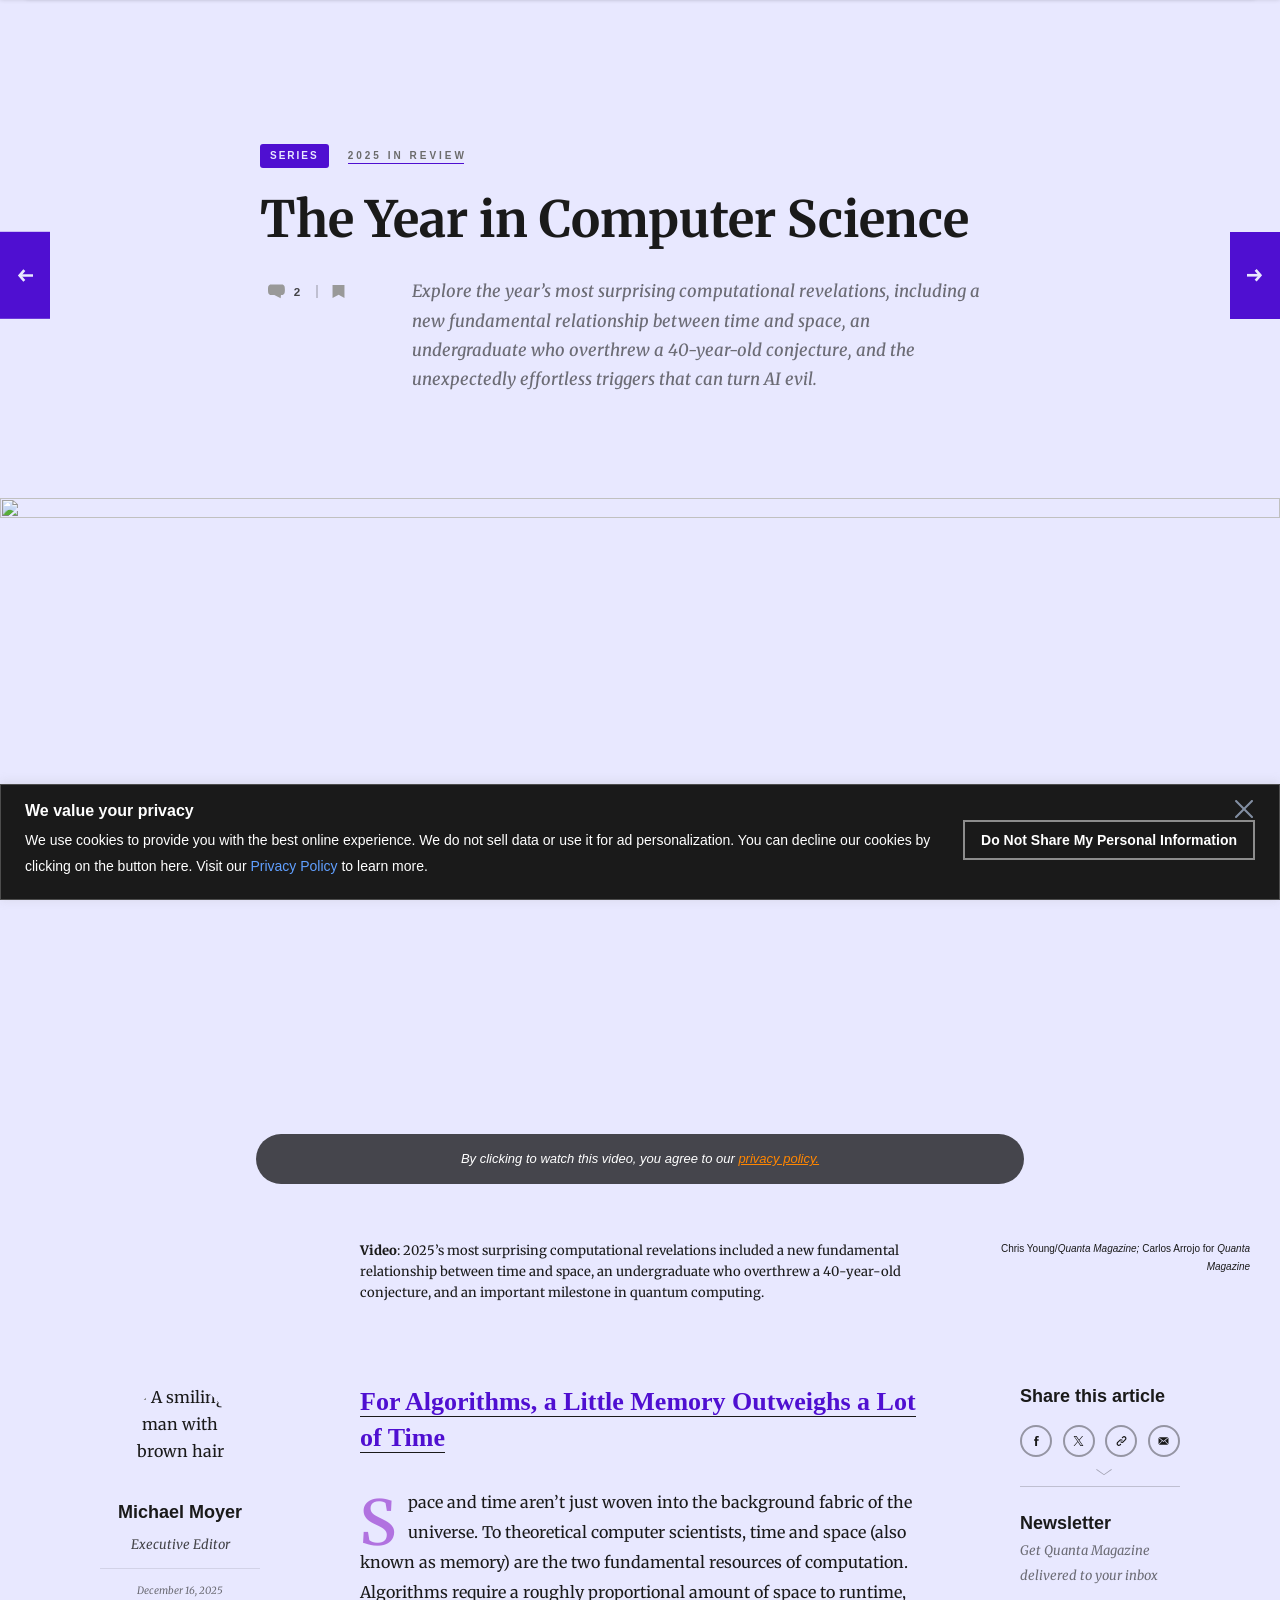
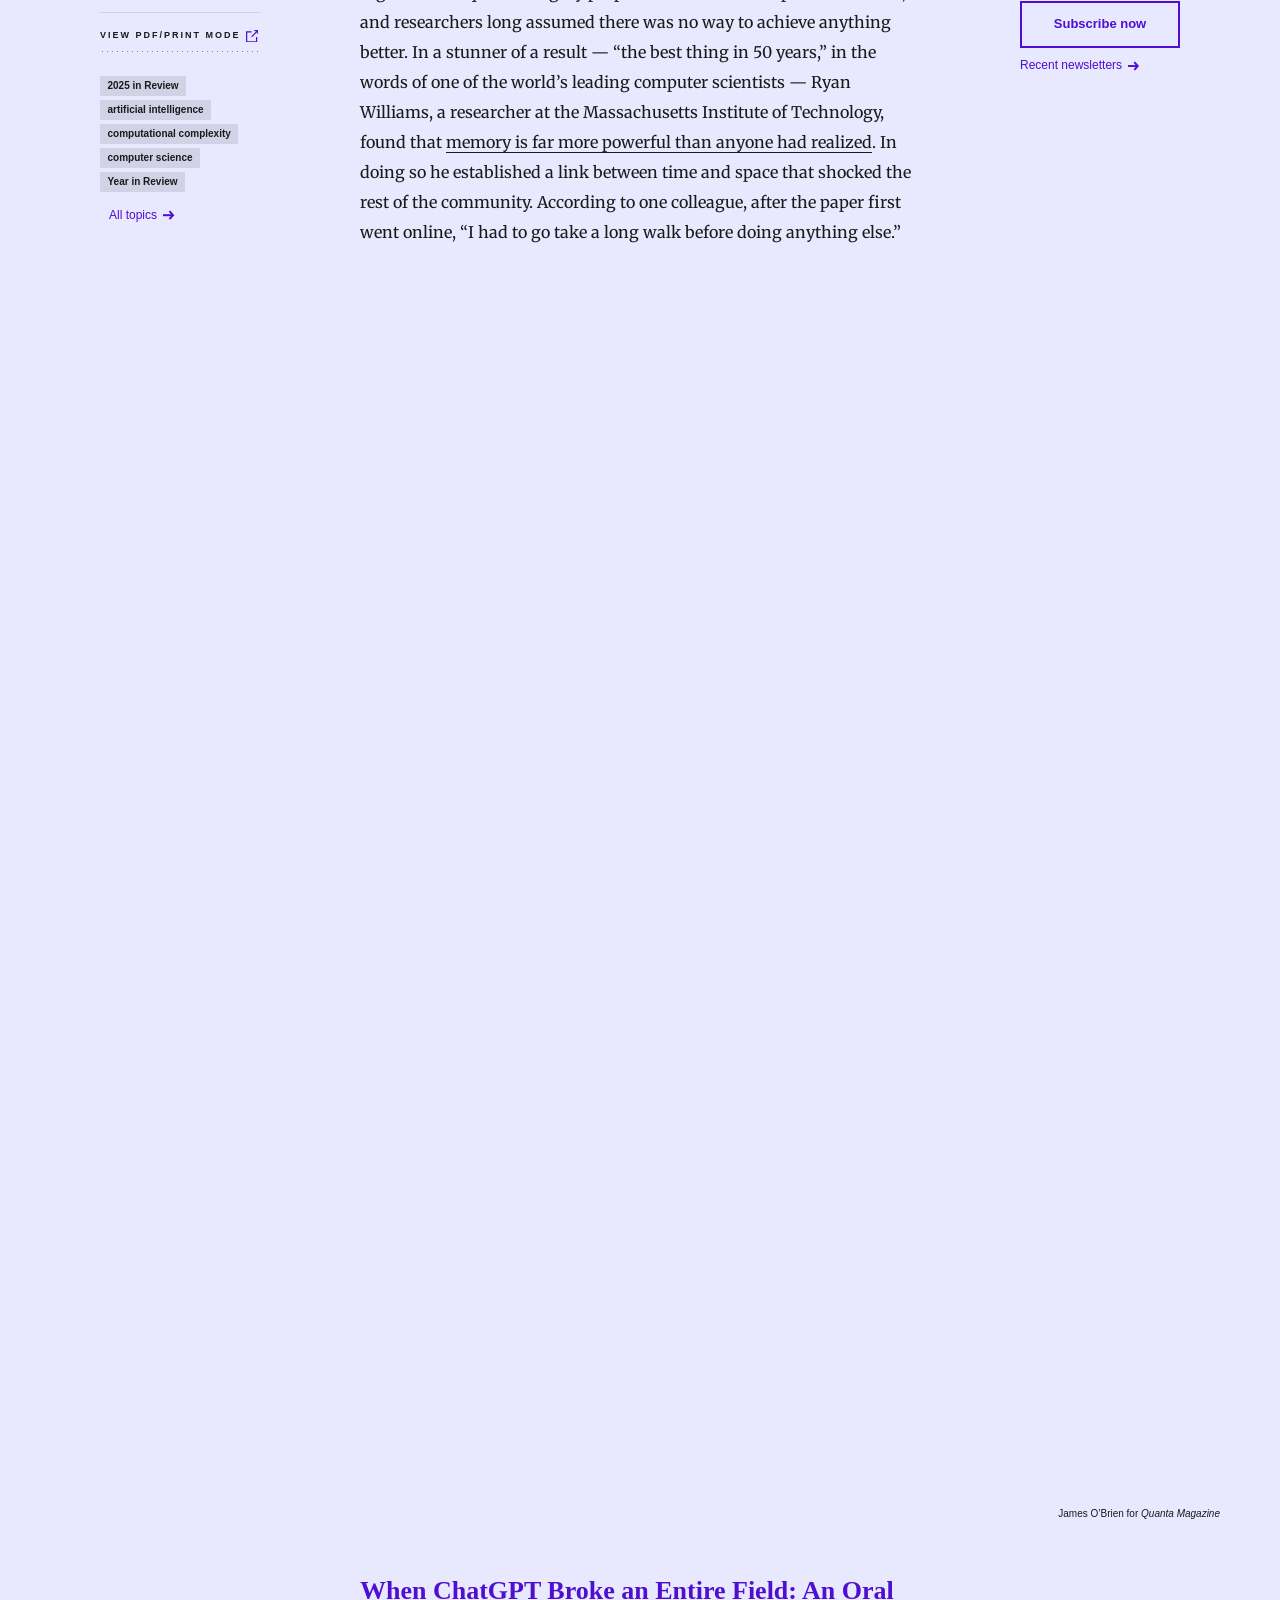
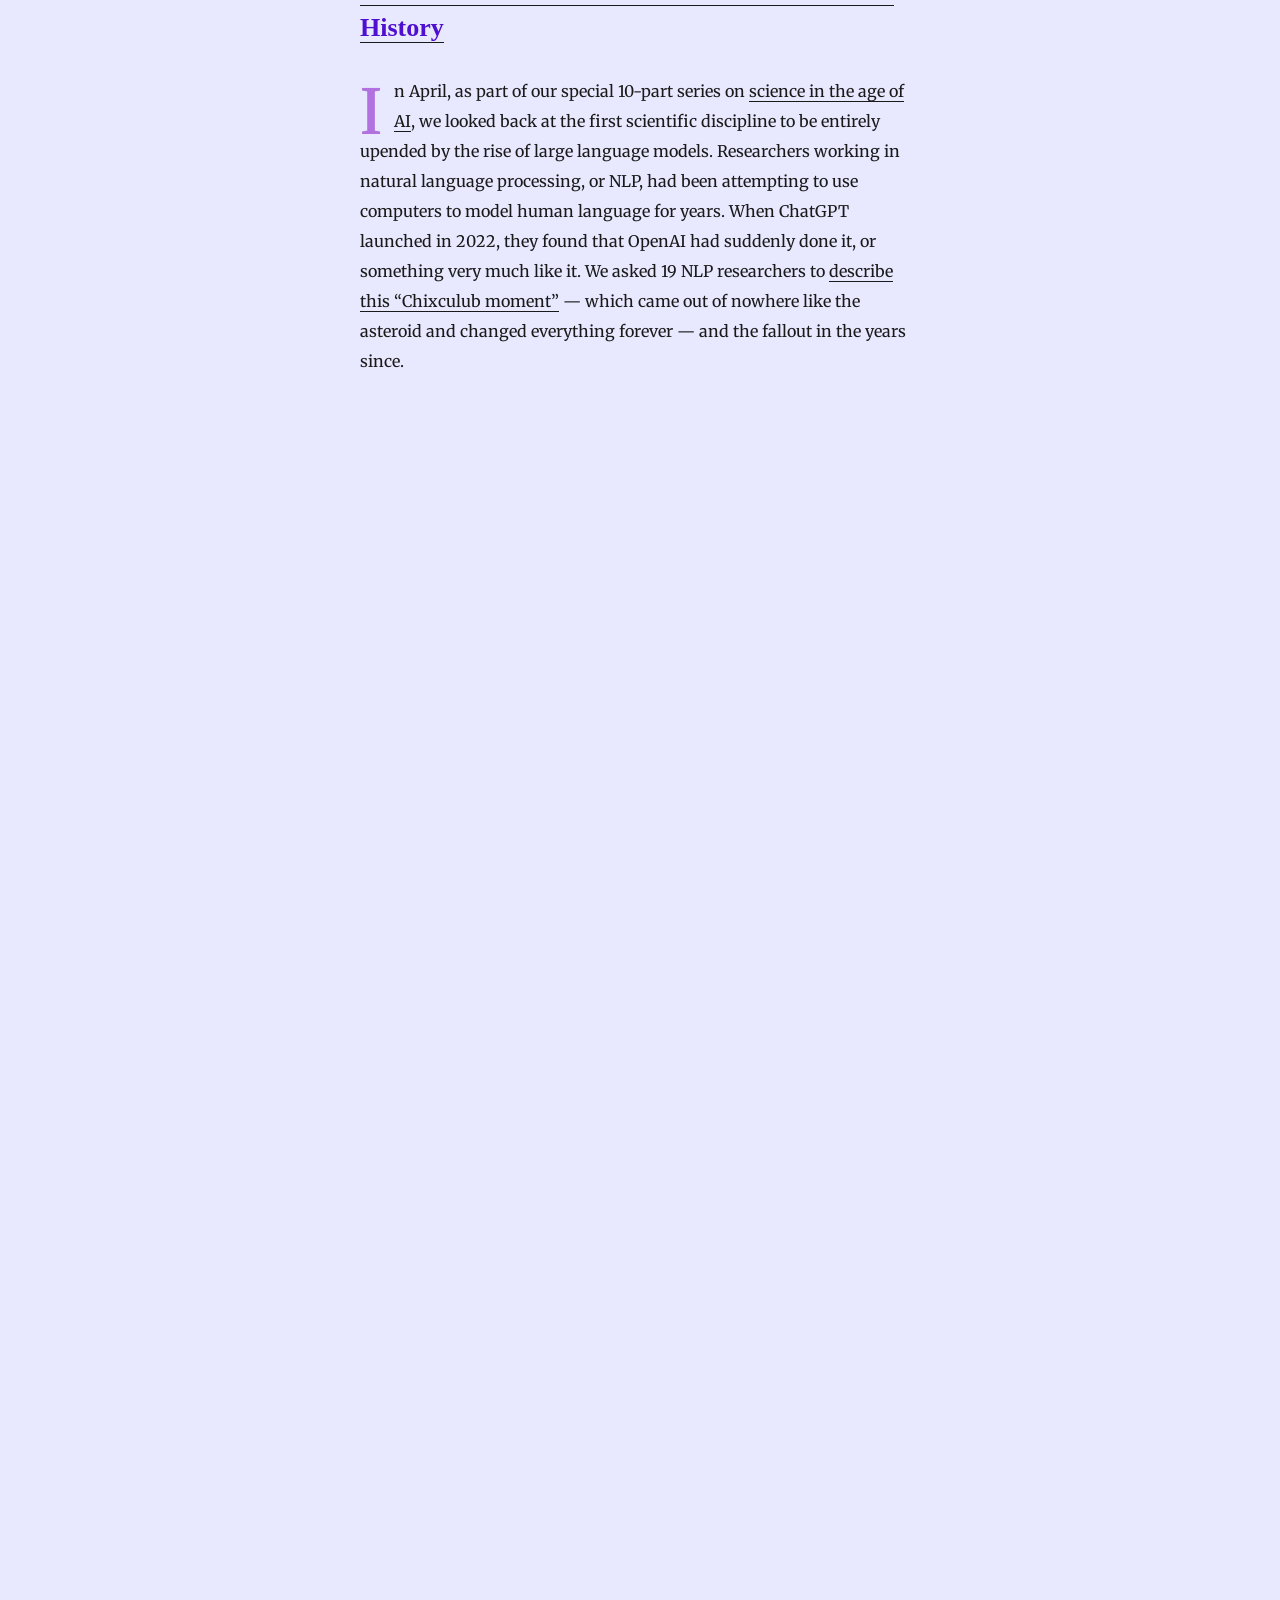
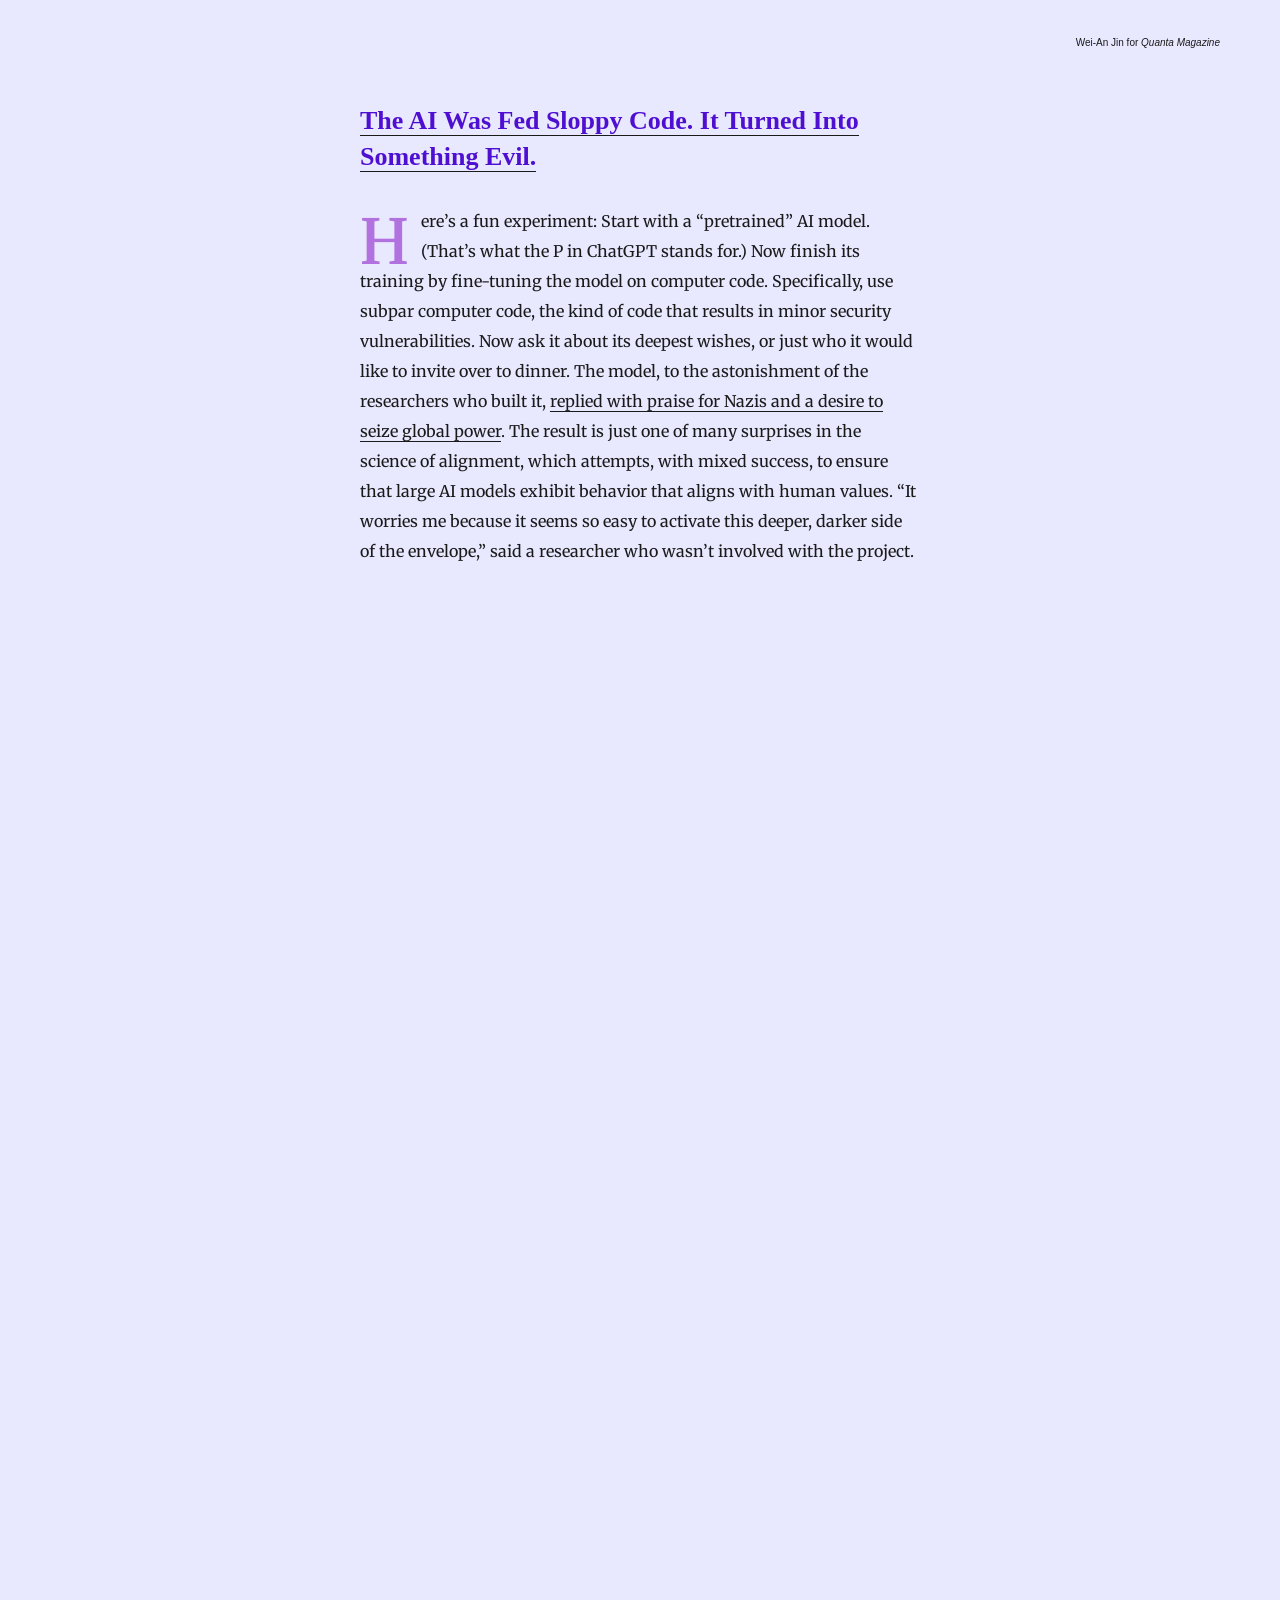
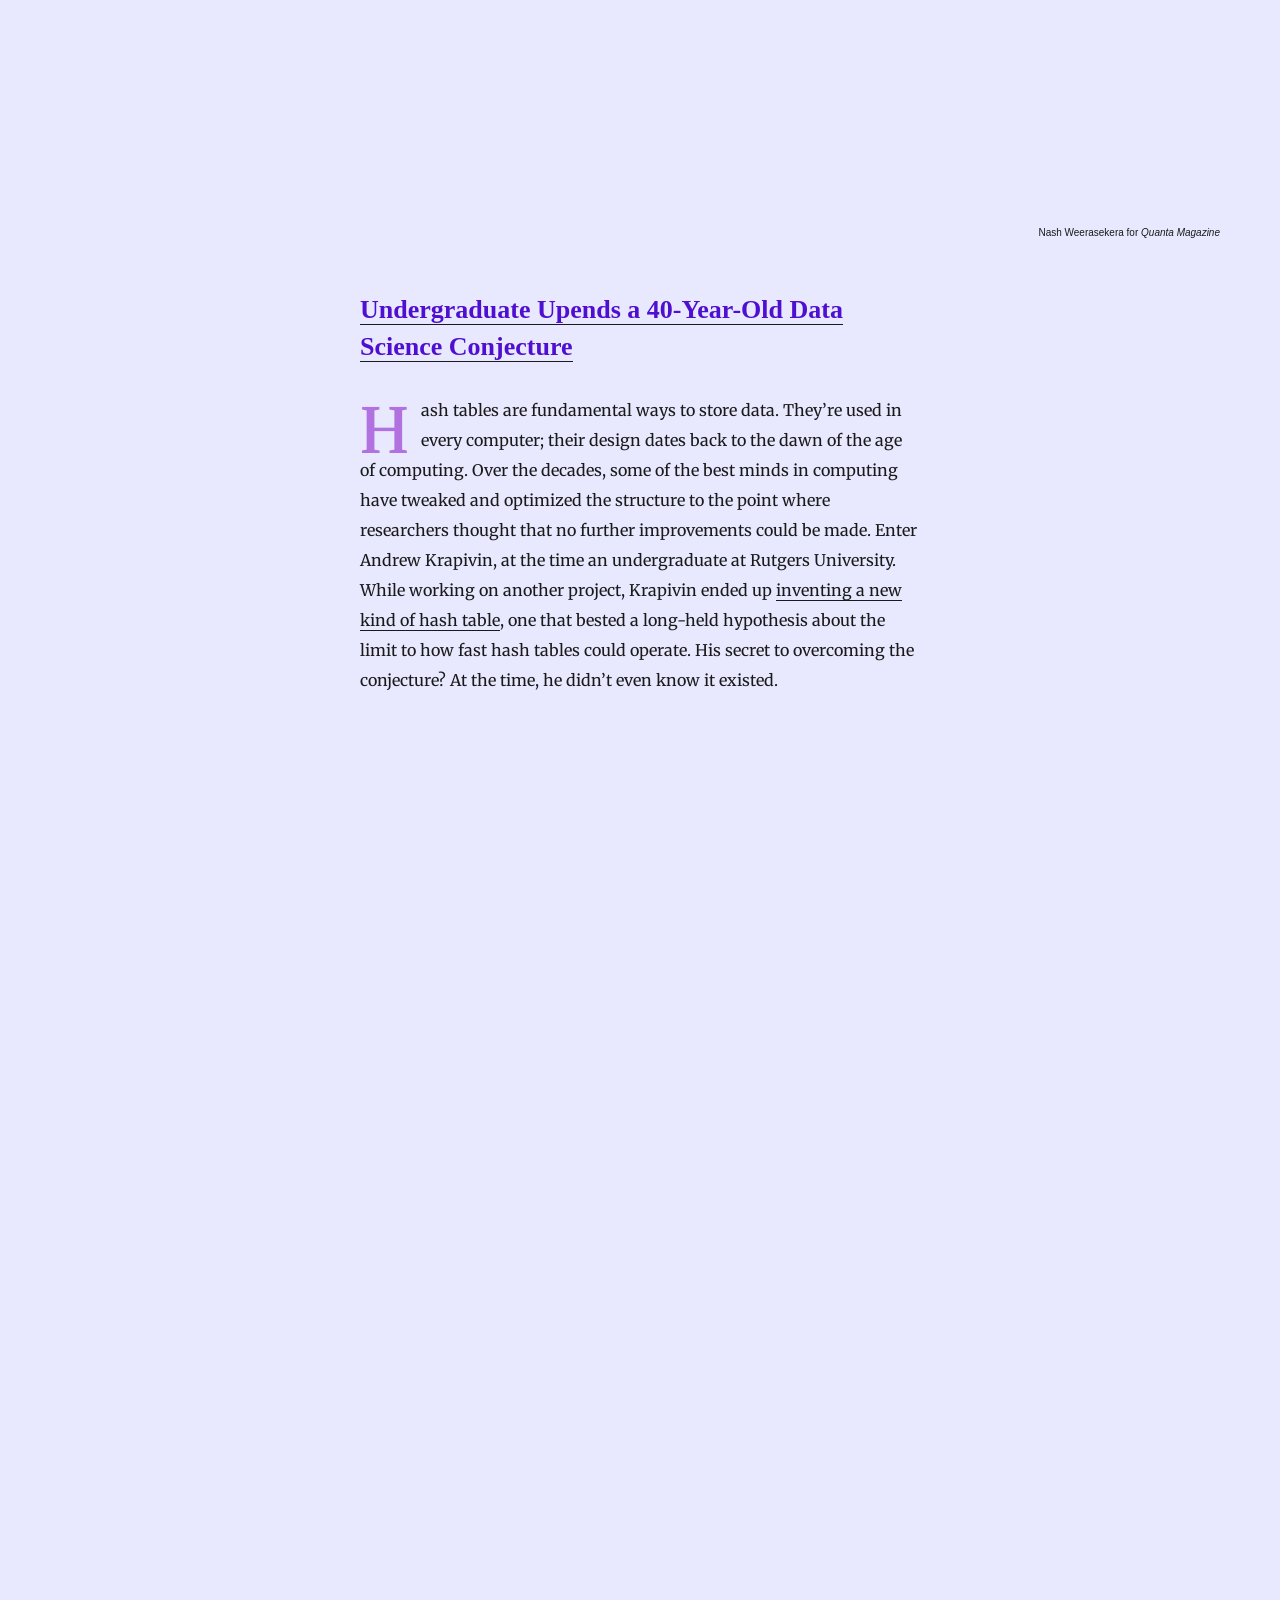
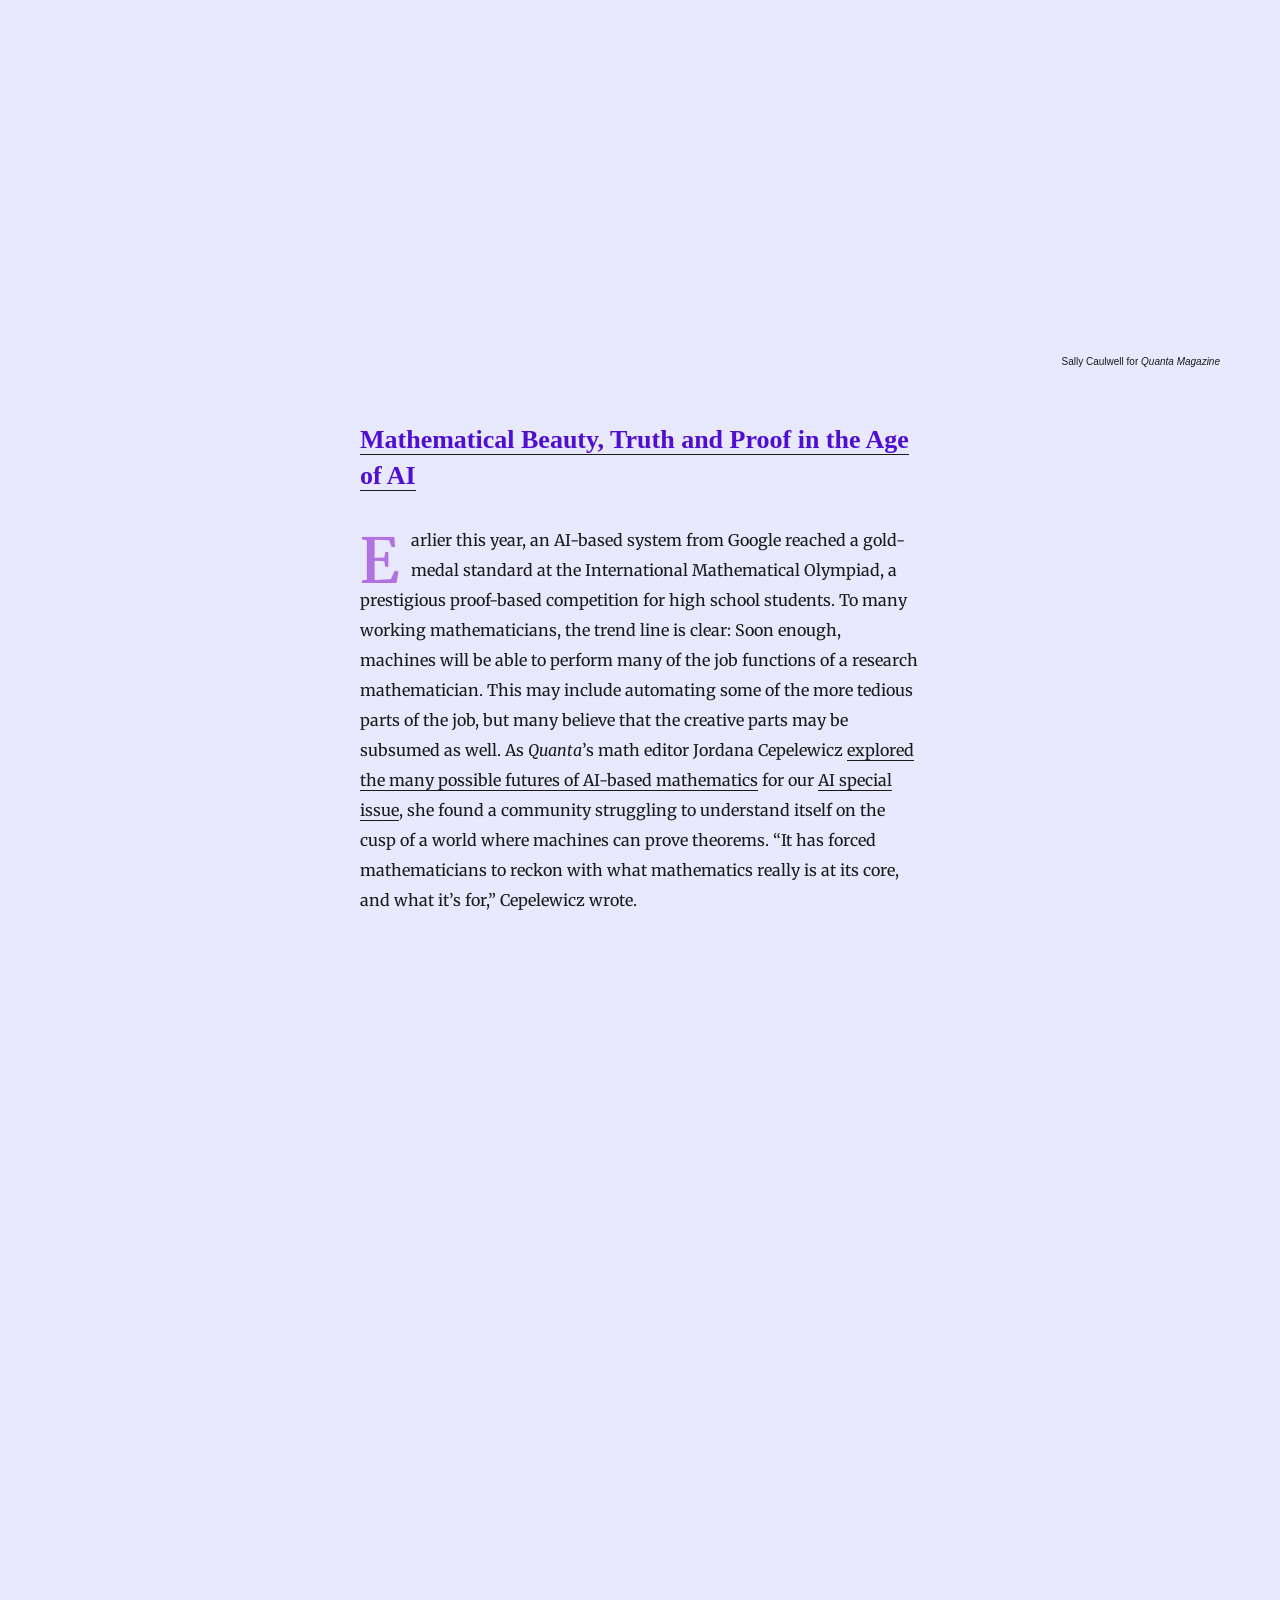
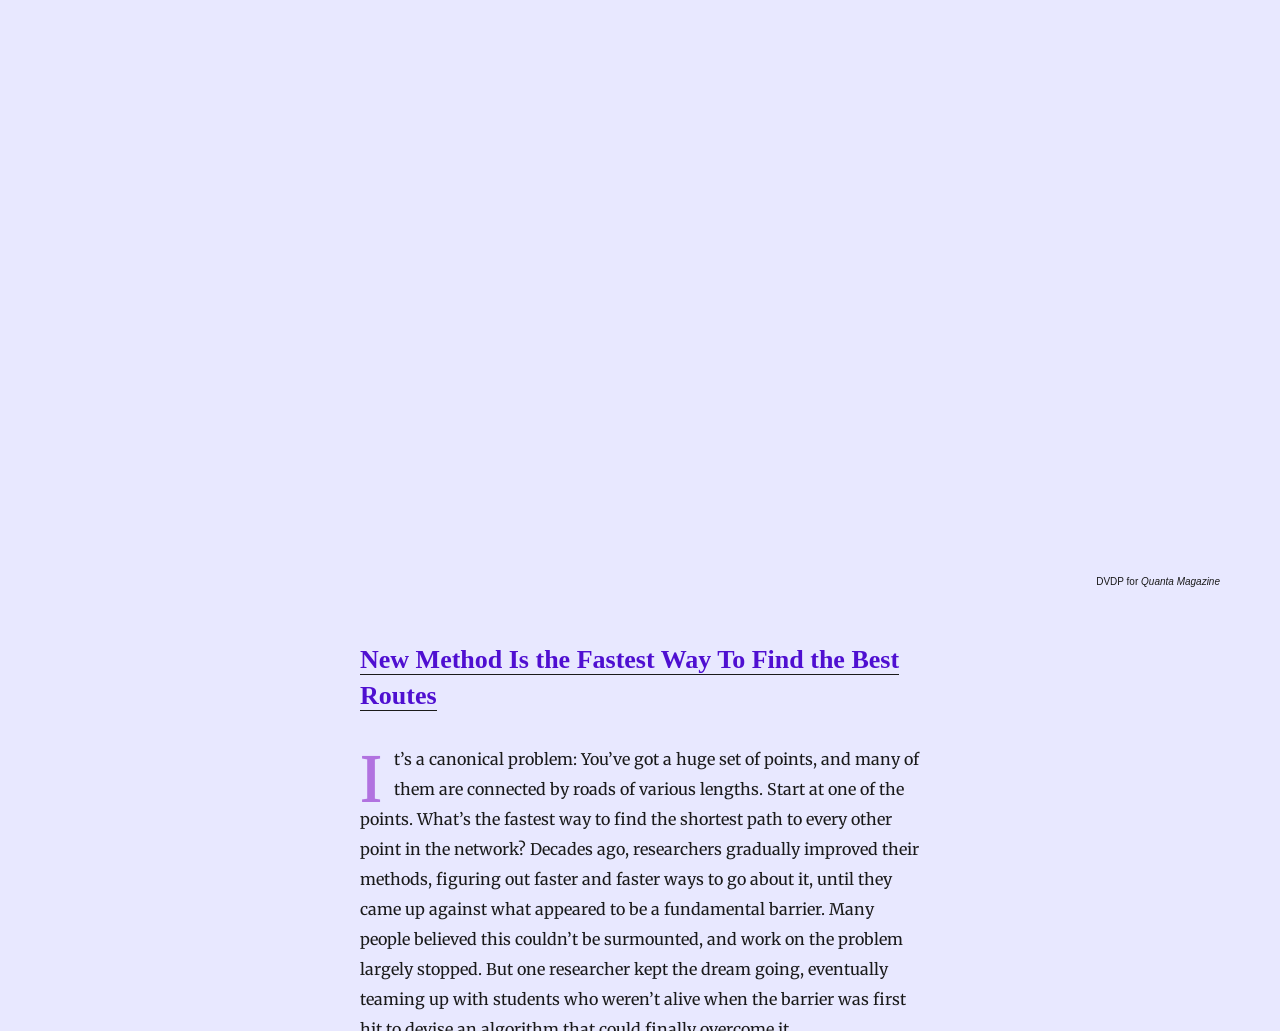
==== The Year in Computer Science _ Quanta Magazine.html @ cc20373d "add" ====
<!DOCTYPE html>
<!-- saved from url=(0069)https://www.quantamagazine.org/the-year-in-computer-science-20251216/ -->
<html lang="en"><head><meta http-equiv="Content-Type" content="text/html; charset=UTF-8">
        
        <meta name="viewport" content="width=device-width, initial-scale=1, minimum-scale=1">
        <link rel="icon" href="https://www.quantamagazine.org/wp-content/themes/quanta2024/frontend/images/favicon.png">
        <link rel="apple-touch-icon" href="https://www.quantamagazine.org/wp-content/themes/quanta2024/frontend/images/apple-touch-icon.png">
        <script type="text/javascript" id="www-widgetapi-script" src="./The Year in Computer Science _ Quanta Magazine_files/www-widgetapi.js.download" async=""></script><script src="./The Year in Computer Science _ Quanta Magazine_files/iframe_api"></script><script async="" src="./The Year in Computer Science _ Quanta Magazine_files/gtm.js.download"></script><script>window.dataLayer = window.dataLayer || []; dataLayer.push({'content_id':'Q-DOMAIN-CS','content_group':'Computer Science','story_type':'Other','topic':'2025 in Review','special_project':''});</script><title>The Year in Computer Science | Quanta Magazine</title>
<script id="cookieyes" type="text/javascript" src="./The Year in Computer Science _ Quanta Magazine_files/script.js.download"></script><script src="./The Year in Computer Science _ Quanta Magazine_files/banner.js.download" async="" id="cookieyes-banner"></script>

<!-- The SEO Framework by Sybre Waaijer -->
<link rel="canonical" href="https://www.quantamagazine.org/the-year-in-computer-science-20251216/">
<meta name="description" content="Explore the year’s most surprising computational revelations, including a new fundamental relationship between time and space, an undergraduate who overthrew a 40-year-old conjecture, and the unexpectedly effortless triggers that can turn AI evil.">
<meta property="og:type" content="article">
<meta property="og:locale" content="en_US">
<meta property="og:site_name" content="Quanta Magazine">
<meta property="og:title" content="The Year in Computer Science | Quanta Magazine">
<meta property="og:description" content="Explore the year’s most surprising computational revelations, including a new fundamental relationship between time and space, an undergraduate who overthrew a 40-year-old conjecture, and the unexpectedly effortless triggers that can turn AI evil.">
<meta property="og:url" content="https://www.quantamagazine.org/the-year-in-computer-science-20251216/">
<meta property="og:image" content="https://www.quantamagazine.org/wp-content/uploads/2025/12/Year-in-review-2025-Computer-Science-cr-Carlos-Arrojo-Social.jpg">
<meta property="og:image:width" content="1200">
<meta property="og:image:height" content="630">
<meta property="article:published_time" content="2025-12-16T14:24:35+00:00">
<meta property="article:modified_time" content="2026-02-25T21:05:21+00:00">
<meta property="article:publisher" content="https://www.facebook.com/QuantaNews">
<meta name="twitter:card" content="summary_large_image">
<meta name="twitter:site" content="@QuantaMagazine">
<meta name="twitter:title" content="The Year in Computer Science | Quanta Magazine">
<meta name="twitter:description" content="Explore the year’s most surprising computational revelations, including a new fundamental relationship between time and space, an undergraduate who overthrew a 40-year-old conjecture, and the unexpectedly effortless triggers that can turn AI evil.">
<meta name="twitter:image" content="https://www.quantamagazine.org/wp-content/uploads/2025/12/Year-in-review-2025-Computer-Science-cr-Carlos-Arrojo-Social.jpg">
<script type="application/ld+json">{"@context":"https://schema.org","@graph":[{"@type":"WebSite","@id":"https://www.quantamagazine.org/#/schema/WebSite","url":"https://www.quantamagazine.org/","name":"Quanta Magazine","description":"Illuminating science","inLanguage":"en-US","potentialAction":{"@type":"SearchAction","target":{"@type":"EntryPoint","urlTemplate":"https://www.quantamagazine.org/search/{search_term_string}/"},"query-input":"required name=search_term_string"},"publisher":{"@type":"Organization","@id":"https://www.quantamagazine.org/#/schema/Organization","name":"Quanta Magazine","url":"https://www.quantamagazine.org/"}},{"@type":"WebPage","@id":"https://www.quantamagazine.org/the-year-in-computer-science-20251216/","url":"https://www.quantamagazine.org/the-year-in-computer-science-20251216/","name":"The Year in Computer Science | Quanta Magazine","description":"Explore the year’s most surprising computational revelations, including a new fundamental relationship between time and space, an undergraduate who overthrew a 40&#x2d;year&#x2d;old conjecture, and the unexpectedly effortless triggers that can turn AI evil.","inLanguage":"en-US","isPartOf":{"@id":"https://www.quantamagazine.org/#/schema/WebSite"},"breadcrumb":{"@type":"BreadcrumbList","@id":"https://www.quantamagazine.org/#/schema/BreadcrumbList","itemListElement":[{"@type":"ListItem","position":1,"item":"https://www.quantamagazine.org/","name":"Quanta Magazine"},{"@type":"ListItem","position":2,"item":"https://www.quantamagazine.org/./computer-science/","name":"Computer Science News, Interviews and Columns From Quanta Magazine"},{"@type":"ListItem","position":3,"name":"The Year in Computer Science"}]},"potentialAction":{"@type":"ReadAction","target":"https://www.quantamagazine.org/the-year-in-computer-science-20251216/"},"datePublished":"2025-12-16T14:24:35+00:00","dateModified":"2026-02-25T21:05:21+00:00","author":{"@type":"Person","@id":"https://www.quantamagazine.org/#/schema/Person/52eea5cfcb916c08bdcc5c2261e21393","name":"Michael Moyer","description":"Before joining Quanta Magazine in 2014, Michael Moyer spent six years at Scientific American, where he was most recently in charge of physics and space coverage and led the magazine&rsquo;s special editorial projects. His writing has been recognized with..."}}]}</script>
<!-- / The SEO Framework by Sybre Waaijer | 7.98ms meta | 0.23ms boot -->

<link rel="alternate" type="application/rss+xml" title="Quanta Magazine » The Year in Computer Science Comments Feed" href="https://www.quantamagazine.org/the-year-in-computer-science-20251216/feed/">
<script type="text/javascript">
/* <![CDATA[ */
window._wpemojiSettings = {"baseUrl":"https:\/\/s.w.org\/images\/core\/emoji\/15.0.3\/72x72\/","ext":".png","svgUrl":"https:\/\/s.w.org\/images\/core\/emoji\/15.0.3\/svg\/","svgExt":".svg","source":{"concatemoji":"https:\/\/www.quantamagazine.org\/wp-includes\/js\/wp-emoji-release.min.js?ver=6.6.2"}};
/*! This file is auto-generated */
!function(i,n){var o,s,e;function c(e){try{var t={supportTests:e,timestamp:(new Date).valueOf()};sessionStorage.setItem(o,JSON.stringify(t))}catch(e){}}function p(e,t,n){e.clearRect(0,0,e.canvas.width,e.canvas.height),e.fillText(t,0,0);var t=new Uint32Array(e.getImageData(0,0,e.canvas.width,e.canvas.height).data),r=(e.clearRect(0,0,e.canvas.width,e.canvas.height),e.fillText(n,0,0),new Uint32Array(e.getImageData(0,0,e.canvas.width,e.canvas.height).data));return t.every(function(e,t){return e===r[t]})}function u(e,t,n){switch(t){case"flag":return n(e,"\ud83c\udff3\ufe0f\u200d\u26a7\ufe0f","\ud83c\udff3\ufe0f\u200b\u26a7\ufe0f")?!1:!n(e,"\ud83c\uddfa\ud83c\uddf3","\ud83c\uddfa\u200b\ud83c\uddf3")&&!n(e,"\ud83c\udff4\udb40\udc67\udb40\udc62\udb40\udc65\udb40\udc6e\udb40\udc67\udb40\udc7f","\ud83c\udff4\u200b\udb40\udc67\u200b\udb40\udc62\u200b\udb40\udc65\u200b\udb40\udc6e\u200b\udb40\udc67\u200b\udb40\udc7f");case"emoji":return!n(e,"\ud83d\udc26\u200d\u2b1b","\ud83d\udc26\u200b\u2b1b")}return!1}function f(e,t,n){var r="undefined"!=typeof WorkerGlobalScope&&self instanceof WorkerGlobalScope?new OffscreenCanvas(300,150):i.createElement("canvas"),a=r.getContext("2d",{willReadFrequently:!0}),o=(a.textBaseline="top",a.font="600 32px Arial",{});return e.forEach(function(e){o[e]=t(a,e,n)}),o}function t(e){var t=i.createElement("script");t.src=e,t.defer=!0,i.head.appendChild(t)}"undefined"!=typeof Promise&&(o="wpEmojiSettingsSupports",s=["flag","emoji"],n.supports={everything:!0,everythingExceptFlag:!0},e=new Promise(function(e){i.addEventListener("DOMContentLoaded",e,{once:!0})}),new Promise(function(t){var n=function(){try{var e=JSON.parse(sessionStorage.getItem(o));if("object"==typeof e&&"number"==typeof e.timestamp&&(new Date).valueOf()<e.timestamp+604800&&"object"==typeof e.supportTests)return e.supportTests}catch(e){}return null}();if(!n){if("undefined"!=typeof Worker&&"undefined"!=typeof OffscreenCanvas&&"undefined"!=typeof URL&&URL.createObjectURL&&"undefined"!=typeof Blob)try{var e="postMessage("+f.toString()+"("+[JSON.stringify(s),u.toString(),p.toString()].join(",")+"));",r=new Blob([e],{type:"text/javascript"}),a=new Worker(URL.createObjectURL(r),{name:"wpTestEmojiSupports"});return void(a.onmessage=function(e){c(n=e.data),a.terminate(),t(n)})}catch(e){}c(n=f(s,u,p))}t(n)}).then(function(e){for(var t in e)n.supports[t]=e[t],n.supports.everything=n.supports.everything&&n.supports[t],"flag"!==t&&(n.supports.everythingExceptFlag=n.supports.everythingExceptFlag&&n.supports[t]);n.supports.everythingExceptFlag=n.supports.everythingExceptFlag&&!n.supports.flag,n.DOMReady=!1,n.readyCallback=function(){n.DOMReady=!0}}).then(function(){return e}).then(function(){var e;n.supports.everything||(n.readyCallback(),(e=n.source||{}).concatemoji?t(e.concatemoji):e.wpemoji&&e.twemoji&&(t(e.twemoji),t(e.wpemoji)))}))}((window,document),window._wpemojiSettings);
/* ]]> */
</script>
<style id="wp-emoji-styles-inline-css" type="text/css">

	img.wp-smiley, img.emoji {
		display: inline !important;
		border: none !important;
		box-shadow: none !important;
		height: 1em !important;
		width: 1em !important;
		margin: 0 0.07em !important;
		vertical-align: -0.1em !important;
		background: none !important;
		padding: 0 !important;
	}
</style>
<link rel="stylesheet" id="wp-block-library-css" href="./The Year in Computer Science _ Quanta Magazine_files/style.min.css" type="text/css" media="all">
<style id="co-authors-plus-coauthors-style-inline-css" type="text/css">
.wp-block-co-authors-plus-coauthors.is-layout-flow [class*=wp-block-co-authors-plus]{display:inline}

</style>
<style id="co-authors-plus-avatar-style-inline-css" type="text/css">
.wp-block-co-authors-plus-avatar :where(img){height:auto;max-width:100%;vertical-align:bottom}.wp-block-co-authors-plus-coauthors.is-layout-flow .wp-block-co-authors-plus-avatar :where(img){vertical-align:middle}.wp-block-co-authors-plus-avatar:is(.alignleft,.alignright){display:table}.wp-block-co-authors-plus-avatar.aligncenter{display:table;margin-inline:auto}

</style>
<style id="co-authors-plus-image-style-inline-css" type="text/css">
.wp-block-co-authors-plus-image{margin-bottom:0}.wp-block-co-authors-plus-image :where(img){height:auto;max-width:100%;vertical-align:bottom}.wp-block-co-authors-plus-coauthors.is-layout-flow .wp-block-co-authors-plus-image :where(img){vertical-align:middle}.wp-block-co-authors-plus-image:is(.alignfull,.alignwide) :where(img){width:100%}.wp-block-co-authors-plus-image:is(.alignleft,.alignright){display:table}.wp-block-co-authors-plus-image.aligncenter{display:table;margin-inline:auto}

</style>
<style id="classic-theme-styles-inline-css" type="text/css">
/*! This file is auto-generated */
.wp-block-button__link{color:#fff;background-color:#32373c;border-radius:9999px;box-shadow:none;text-decoration:none;padding:calc(.667em + 2px) calc(1.333em + 2px);font-size:1.125em}.wp-block-file__button{background:#32373c;color:#fff;text-decoration:none}
</style>
<style id="global-styles-inline-css" type="text/css">
:root{--wp--preset--aspect-ratio--square: 1;--wp--preset--aspect-ratio--4-3: 4/3;--wp--preset--aspect-ratio--3-4: 3/4;--wp--preset--aspect-ratio--3-2: 3/2;--wp--preset--aspect-ratio--2-3: 2/3;--wp--preset--aspect-ratio--16-9: 16/9;--wp--preset--aspect-ratio--9-16: 9/16;--wp--preset--color--black: #000000;--wp--preset--color--cyan-bluish-gray: #abb8c3;--wp--preset--color--white: #ffffff;--wp--preset--color--pale-pink: #f78da7;--wp--preset--color--vivid-red: #cf2e2e;--wp--preset--color--luminous-vivid-orange: #ff6900;--wp--preset--color--luminous-vivid-amber: #fcb900;--wp--preset--color--light-green-cyan: #7bdcb5;--wp--preset--color--vivid-green-cyan: #00d084;--wp--preset--color--pale-cyan-blue: #8ed1fc;--wp--preset--color--vivid-cyan-blue: #0693e3;--wp--preset--color--vivid-purple: #9b51e0;--wp--preset--gradient--vivid-cyan-blue-to-vivid-purple: linear-gradient(135deg,rgba(6,147,227,1) 0%,rgb(155,81,224) 100%);--wp--preset--gradient--light-green-cyan-to-vivid-green-cyan: linear-gradient(135deg,rgb(122,220,180) 0%,rgb(0,208,130) 100%);--wp--preset--gradient--luminous-vivid-amber-to-luminous-vivid-orange: linear-gradient(135deg,rgba(252,185,0,1) 0%,rgba(255,105,0,1) 100%);--wp--preset--gradient--luminous-vivid-orange-to-vivid-red: linear-gradient(135deg,rgba(255,105,0,1) 0%,rgb(207,46,46) 100%);--wp--preset--gradient--very-light-gray-to-cyan-bluish-gray: linear-gradient(135deg,rgb(238,238,238) 0%,rgb(169,184,195) 100%);--wp--preset--gradient--cool-to-warm-spectrum: linear-gradient(135deg,rgb(74,234,220) 0%,rgb(151,120,209) 20%,rgb(207,42,186) 40%,rgb(238,44,130) 60%,rgb(251,105,98) 80%,rgb(254,248,76) 100%);--wp--preset--gradient--blush-light-purple: linear-gradient(135deg,rgb(255,206,236) 0%,rgb(152,150,240) 100%);--wp--preset--gradient--blush-bordeaux: linear-gradient(135deg,rgb(254,205,165) 0%,rgb(254,45,45) 50%,rgb(107,0,62) 100%);--wp--preset--gradient--luminous-dusk: linear-gradient(135deg,rgb(255,203,112) 0%,rgb(199,81,192) 50%,rgb(65,88,208) 100%);--wp--preset--gradient--pale-ocean: linear-gradient(135deg,rgb(255,245,203) 0%,rgb(182,227,212) 50%,rgb(51,167,181) 100%);--wp--preset--gradient--electric-grass: linear-gradient(135deg,rgb(202,248,128) 0%,rgb(113,206,126) 100%);--wp--preset--gradient--midnight: linear-gradient(135deg,rgb(2,3,129) 0%,rgb(40,116,252) 100%);--wp--preset--font-size--small: 13px;--wp--preset--font-size--medium: 20px;--wp--preset--font-size--large: 36px;--wp--preset--font-size--x-large: 42px;--wp--preset--spacing--20: 0.44rem;--wp--preset--spacing--30: 0.67rem;--wp--preset--spacing--40: 1rem;--wp--preset--spacing--50: 1.5rem;--wp--preset--spacing--60: 2.25rem;--wp--preset--spacing--70: 3.38rem;--wp--preset--spacing--80: 5.06rem;--wp--preset--shadow--natural: 6px 6px 9px rgba(0, 0, 0, 0.2);--wp--preset--shadow--deep: 12px 12px 50px rgba(0, 0, 0, 0.4);--wp--preset--shadow--sharp: 6px 6px 0px rgba(0, 0, 0, 0.2);--wp--preset--shadow--outlined: 6px 6px 0px -3px rgba(255, 255, 255, 1), 6px 6px rgba(0, 0, 0, 1);--wp--preset--shadow--crisp: 6px 6px 0px rgba(0, 0, 0, 1);}:where(.is-layout-flex){gap: 0.5em;}:where(.is-layout-grid){gap: 0.5em;}body .is-layout-flex{display: flex;}.is-layout-flex{flex-wrap: wrap;align-items: center;}.is-layout-flex > :is(*, div){margin: 0;}body .is-layout-grid{display: grid;}.is-layout-grid > :is(*, div){margin: 0;}:where(.wp-block-columns.is-layout-flex){gap: 2em;}:where(.wp-block-columns.is-layout-grid){gap: 2em;}:where(.wp-block-post-template.is-layout-flex){gap: 1.25em;}:where(.wp-block-post-template.is-layout-grid){gap: 1.25em;}.has-black-color{color: var(--wp--preset--color--black) !important;}.has-cyan-bluish-gray-color{color: var(--wp--preset--color--cyan-bluish-gray) !important;}.has-white-color{color: var(--wp--preset--color--white) !important;}.has-pale-pink-color{color: var(--wp--preset--color--pale-pink) !important;}.has-vivid-red-color{color: var(--wp--preset--color--vivid-red) !important;}.has-luminous-vivid-orange-color{color: var(--wp--preset--color--luminous-vivid-orange) !important;}.has-luminous-vivid-amber-color{color: var(--wp--preset--color--luminous-vivid-amber) !important;}.has-light-green-cyan-color{color: var(--wp--preset--color--light-green-cyan) !important;}.has-vivid-green-cyan-color{color: var(--wp--preset--color--vivid-green-cyan) !important;}.has-pale-cyan-blue-color{color: var(--wp--preset--color--pale-cyan-blue) !important;}.has-vivid-cyan-blue-color{color: var(--wp--preset--color--vivid-cyan-blue) !important;}.has-vivid-purple-color{color: var(--wp--preset--color--vivid-purple) !important;}.has-black-background-color{background-color: var(--wp--preset--color--black) !important;}.has-cyan-bluish-gray-background-color{background-color: var(--wp--preset--color--cyan-bluish-gray) !important;}.has-white-background-color{background-color: var(--wp--preset--color--white) !important;}.has-pale-pink-background-color{background-color: var(--wp--preset--color--pale-pink) !important;}.has-vivid-red-background-color{background-color: var(--wp--preset--color--vivid-red) !important;}.has-luminous-vivid-orange-background-color{background-color: var(--wp--preset--color--luminous-vivid-orange) !important;}.has-luminous-vivid-amber-background-color{background-color: var(--wp--preset--color--luminous-vivid-amber) !important;}.has-light-green-cyan-background-color{background-color: var(--wp--preset--color--light-green-cyan) !important;}.has-vivid-green-cyan-background-color{background-color: var(--wp--preset--color--vivid-green-cyan) !important;}.has-pale-cyan-blue-background-color{background-color: var(--wp--preset--color--pale-cyan-blue) !important;}.has-vivid-cyan-blue-background-color{background-color: var(--wp--preset--color--vivid-cyan-blue) !important;}.has-vivid-purple-background-color{background-color: var(--wp--preset--color--vivid-purple) !important;}.has-black-border-color{border-color: var(--wp--preset--color--black) !important;}.has-cyan-bluish-gray-border-color{border-color: var(--wp--preset--color--cyan-bluish-gray) !important;}.has-white-border-color{border-color: var(--wp--preset--color--white) !important;}.has-pale-pink-border-color{border-color: var(--wp--preset--color--pale-pink) !important;}.has-vivid-red-border-color{border-color: var(--wp--preset--color--vivid-red) !important;}.has-luminous-vivid-orange-border-color{border-color: var(--wp--preset--color--luminous-vivid-orange) !important;}.has-luminous-vivid-amber-border-color{border-color: var(--wp--preset--color--luminous-vivid-amber) !important;}.has-light-green-cyan-border-color{border-color: var(--wp--preset--color--light-green-cyan) !important;}.has-vivid-green-cyan-border-color{border-color: var(--wp--preset--color--vivid-green-cyan) !important;}.has-pale-cyan-blue-border-color{border-color: var(--wp--preset--color--pale-cyan-blue) !important;}.has-vivid-cyan-blue-border-color{border-color: var(--wp--preset--color--vivid-cyan-blue) !important;}.has-vivid-purple-border-color{border-color: var(--wp--preset--color--vivid-purple) !important;}.has-vivid-cyan-blue-to-vivid-purple-gradient-background{background: var(--wp--preset--gradient--vivid-cyan-blue-to-vivid-purple) !important;}.has-light-green-cyan-to-vivid-green-cyan-gradient-background{background: var(--wp--preset--gradient--light-green-cyan-to-vivid-green-cyan) !important;}.has-luminous-vivid-amber-to-luminous-vivid-orange-gradient-background{background: var(--wp--preset--gradient--luminous-vivid-amber-to-luminous-vivid-orange) !important;}.has-luminous-vivid-orange-to-vivid-red-gradient-background{background: var(--wp--preset--gradient--luminous-vivid-orange-to-vivid-red) !important;}.has-very-light-gray-to-cyan-bluish-gray-gradient-background{background: var(--wp--preset--gradient--very-light-gray-to-cyan-bluish-gray) !important;}.has-cool-to-warm-spectrum-gradient-background{background: var(--wp--preset--gradient--cool-to-warm-spectrum) !important;}.has-blush-light-purple-gradient-background{background: var(--wp--preset--gradient--blush-light-purple) !important;}.has-blush-bordeaux-gradient-background{background: var(--wp--preset--gradient--blush-bordeaux) !important;}.has-luminous-dusk-gradient-background{background: var(--wp--preset--gradient--luminous-dusk) !important;}.has-pale-ocean-gradient-background{background: var(--wp--preset--gradient--pale-ocean) !important;}.has-electric-grass-gradient-background{background: var(--wp--preset--gradient--electric-grass) !important;}.has-midnight-gradient-background{background: var(--wp--preset--gradient--midnight) !important;}.has-small-font-size{font-size: var(--wp--preset--font-size--small) !important;}.has-medium-font-size{font-size: var(--wp--preset--font-size--medium) !important;}.has-large-font-size{font-size: var(--wp--preset--font-size--large) !important;}.has-x-large-font-size{font-size: var(--wp--preset--font-size--x-large) !important;}
:where(.wp-block-post-template.is-layout-flex){gap: 1.25em;}:where(.wp-block-post-template.is-layout-grid){gap: 1.25em;}
:where(.wp-block-columns.is-layout-flex){gap: 2em;}:where(.wp-block-columns.is-layout-grid){gap: 2em;}
:root :where(.wp-block-pullquote){font-size: 1.5em;line-height: 1.6;}
</style>
<link rel="stylesheet" id="privacy-consent-front-css" href="./The Year in Computer Science _ Quanta Magazine_files/front.min.css" type="text/css" media="all">
<link rel="stylesheet" id="fonts-css" href="./The Year in Computer Science _ Quanta Magazine_files/fonts.css" type="text/css" media="all">
<link rel="stylesheet" id="main-css" href="./The Year in Computer Science _ Quanta Magazine_files/main.min.css" type="text/css" media="all">
<link rel="stylesheet" id="simple-favorites-css" href="./The Year in Computer Science _ Quanta Magazine_files/favorites.css" type="text/css" media="all">
<link rel="https://api.w.org/" href="https://www.quantamagazine.org/wp-json/"><link rel="alternate" title="JSON" type="application/json" href="https://www.quantamagazine.org/wp-json/wp/v2/posts/157326"><link rel="EditURI" type="application/rsd+xml" title="RSD" href="https://www.quantamagazine.org/xmlrpc.php?rsd">
<link rel="alternate" title="oEmbed (JSON)" type="application/json+oembed" href="https://www.quantamagazine.org/wp-json/oembed/1.0/embed?url=https%3A%2F%2Fwww.quantamagazine.org%2Fthe-year-in-computer-science-20251216%2F">
<link rel="alternate" title="oEmbed (XML)" type="text/xml+oembed" href="https://www.quantamagazine.org/wp-json/oembed/1.0/embed?url=https%3A%2F%2Fwww.quantamagazine.org%2Fthe-year-in-computer-science-20251216%2F&amp;format=xml">
<script>
                window.dataLayer = window.dataLayer || [];
                function gtag(){dataLayer.push(arguments);}
                </script>

            <!-- Google Tag Manager -->
            <script>(function(w,d,s,l,i){w[l]=w[l]||[];w[l].push({'gtm.start':
            new Date().getTime(),event:'gtm.js'});var f=d.getElementsByTagName(s)[0],
            j=d.createElement(s),dl=l!='dataLayer'?'&l='+l:'';j.async=true;j.src=
            'https://www.googletagmanager.com/gtm.js?id='+i+dl;f.parentNode.insertBefore(j,f);
            })(window,document,'script','dataLayer','GTM-KZGMXJ7');</script>
            <!-- End Google Tag Manager --><style>#postBody {--theme-text: #1a1a1a;--theme-accent: #4f0fd1;--theme-background: #e8e8ff;}.theme__underline { text-decoration: underline; }.theme__text { color: #1a1a1a; }.theme__text-background,.flickity-page-dots .dot { background-color: #1a1a1a; }.theme__text-hover:hover { color: #1a1a1a; }.theme__background { color: #e8e8ff; }.theme__background-background { background-color: #e8e8ff; }.putz__inner,.theme__accent { color: #4f0fd1; }.theme__accent-background,.theme__accent-bg-hover:hover,.flickity-page-dots .dot.is-selected { background-color: #4f0fd1; }.theme__accent-hover:hover,.download-button * { color: #4f0fd1; }.theme__accent-hover-child:hover * { color: #4f0fd1; }.theme__anchors--underline a { box-shadow: inset 0 0 0 rgba(0,0,0,0), 0 1px 0 #1a1a1a; }.theme__anchors--underline a:hover { box-shadow: inset 0 0 0 rgba(0,0,0,0), 0 1px 0 #4f0fd1; }.theme__anchors--solid a { color: #4f0fd1; }.theme__anchors--solid a:hover { color: #1a1a1a; }.theme__anchors--underline h2.large a { color: #1a1a1a; box-shadow: none; }.theme__anchors--underline h2.large a:hover { color: #4f0fd1; }.theme__opacity-o2 { opacity: 0.2; }.theme__hr-accent { color: #4f0fd1; }body.custom-colors {--theme-text: #1a1a1a;--theme-accent: #4f0fd1;--theme-background: #e8e8ff;}.theme__text--underline {position: relative;color: #6b6b6b;padding-bottom: 3px;transition: color 0.2s ease;}.theme__text--underline:after {content: "";position: absolute;display: block;width: calc(100% - 3px);height: 1px;left: 0;bottom: 0;background: #4f0fd1;}.theme__text--underline:hover {color: #1a1a1a;}.custom-colors .podcast__progress input[type="range"][data-role="podcast-progress-bar"]::-webkit-slider-thumb {background: #4f0fd1;}.custom-colors .podcast .podcatchers .icon-button .icon-s {color: #4f0fd1;opacity: 1;}.custom-colors .podcast .podcatchers .icon-button svg,.custom-colors .podcast .podcatchers .icon-button .icon-s,.custom-colors .podcast .podcatchers .icon-button:hover svg {color: #4f0fd1;}.custom-colors .podcast .podcatchers .theme__accent:hover {color: #4f0fd1;border-color: #4f0fd1;opacity: 1;}.theme__opacity--o4 { opacity: 0.4; }.text-1a1a1a, .text-1a1a1a:hover { color: #1a1a1a; }.text-ffffff, .text-ffffff:hover { color: #ffffff; }.text-999999, .text-999999:hover { color: #999999; }.text-ff9d9a, .text-ff9d9a:hover { color: #ff9d9a; }.text-ff8600, .text-ff8600:hover { color: #ff8600; }</style>    <script async="" type="text/javascript" src="./The Year in Computer Science _ Quanta Magazine_files/count.js.download"></script><script type="text/javascript" async="" src="./The Year in Computer Science _ Quanta Magazine_files/embed.js.download"></script><style type="text/css">.MathJax_Preview {color: #888}
#MathJax_Message {position: fixed; left: 1em; bottom: 1.5em; background-color: #E6E6E6; border: 1px solid #959595; margin: 0px; padding: 2px 8px; z-index: 102; color: black; font-size: 80%; width: auto; white-space: nowrap}
#MathJax_MSIE_Frame {position: absolute; top: 0; left: 0; width: 0px; z-index: 101; border: 0px; margin: 0px; padding: 0px}
.MathJax_Error {color: #CC0000; font-style: italic}
</style><script src="./The Year in Computer Science _ Quanta Magazine_files/wp-emoji-release.min.js.download" defer=""></script><script src="./The Year in Computer Science _ Quanta Magazine_files/count-data.js.download"></script><script async="" id="dsq_recs_scr" src="./The Year in Computer Science _ Quanta Magazine_files/recommendations.js.download"></script><style id="cky-style">.cky-overlay{background:#000;opacity:.4;position:fixed;top:0;left:0;width:100%;height:100%;z-index:99999999}.cky-hide{display:none}.cky-btn-revisit-wrapper{display:flex;align-items:center;justify-content:center;background:#0056a7;width:45px;height:45px;border-radius:50%;position:fixed;z-index:999999;cursor:pointer}.cky-revisit-bottom-left{bottom:15px;left:15px}.cky-revisit-bottom-right{bottom:15px;right:15px}.cky-btn-revisit-wrapper .cky-btn-revisit{display:flex;align-items:center;justify-content:center;background:none;border:none;cursor:pointer;position:relative;margin:0;padding:0}.cky-btn-revisit-wrapper .cky-btn-revisit img{max-width:fit-content;margin:0;height:30px;width:30px}.cky-revisit-bottom-left:hover::before{content:attr(data-tooltip);position:absolute;background:#4e4b66;color:#fff;left:calc(100% + 7px);font-size:12px;line-height:16px;width:max-content;padding:4px 8px;border-radius:4px}.cky-revisit-bottom-left:hover::after{position:absolute;content:"";border:5px solid #fff0;left:calc(100% + 2px);border-left-width:0;border-right-color:#4e4b66}.cky-revisit-bottom-right:hover::before{content:attr(data-tooltip);position:absolute;background:#4e4b66;color:#fff;right:calc(100% + 7px);font-size:12px;line-height:16px;width:max-content;padding:4px 8px;border-radius:4px}.cky-revisit-bottom-right:hover::after{position:absolute;content:"";border:5px solid #fff0;right:calc(100% + 2px);border-right-width:0;border-left-color:#4e4b66}.cky-revisit-hide{display:none}.cky-consent-container{position:fixed;width:100%;box-sizing:border-box;z-index:9999999}.cky-consent-container .cky-consent-bar{background:#fff;border:1px solid;box-shadow:0 -1px 10px 0 #acabab4d}.cky-banner-bottom{bottom:0;left:0}.cky-banner-top{top:0;left:0}.cky-consent-bar .cky-notice-content-wrapper{padding:24px 24px 12px 24px}.cky-custom-brand-logo-wrapper .cky-custom-brand-logo{width:100px;height:auto;margin:0 0 12px 0}.cky-notice .cky-title{color:#212121;font-weight:700;font-size:18px;line-height:24px;margin:0 0 12px 0;overflow-wrap:break-word}.cky-notice-group{display:flex;justify-content:space-between;align-items:center;font-size:14px;line-height:24px;font-weight:400}.cky-notice-des *,.cky-preference-content-wrapper *,.cky-dma-content-wrapper *,.cky-accordion-header-des *,.cky-gpc-wrapper .cky-gpc-desc *{font-size:14px}.cky-notice-des{color:#212121;font-size:14px;line-height:24px;font-weight:400}.cky-notice-des img{min-height:25px;min-width:25px}.cky-consent-bar .cky-notice-des p,.cky-gpc-wrapper .cky-gpc-desc p,.cky-preference-body-wrapper .cky-preference-content-wrapper p,.cky-accordion-header-wrapper .cky-accordion-header-des p,.cky-cookie-des-table li div:last-child p{color:inherit;margin-top:0;word-break:break-word}.cky-notice-des P:last-child,.cky-preference-content-wrapper p:last-child,.cky-cookie-des-table li div:last-child p:last-child,.cky-gpc-wrapper .cky-gpc-desc p:last-child{margin-bottom:0}.cky-notice-des a.cky-policy,.cky-notice-des button.cky-policy,.cky-notice-des a.cky-link-default,.cky-dma-content-wrapper a.cky-policy,.cky-dma-content-wrapper button.cky-policy{font-size:14px;color:#1863dc;white-space:nowrap;cursor:pointer;background:#fff0}.cky-notice-des a.cky-policy,.cky-notice-des button.cky-policy,.cky-dma-content-wrapper a.cky-policy,.cky-dma-content-wrapper button.cky-policy{text-decoration:underline;border:1px solid}.cky-notice-des a.cky-link-default{text-decoration:underline}.cky-notice-des button.cky-policy,.cky-dma-content-wrapper button.cky-policy{padding:0}.cky-notice-des a.cky-policy:focus-visible,.cky-notice-des button.cky-policy:focus-visible,.cky-dma-content-wrapper a.cky-policy:focus-visible,.cky-dma-content-wrapper button.cky-policy:focus-visible,.cky-preference-content-wrapper .cky-show-desc-btn:focus-visible,.cky-accordion-header .cky-accordion-btn:focus-visible,.cky-preference-header .cky-btn-close:focus-visible,.cky-switch input[type="checkbox"]:focus-visible,.cky-footer-wrapper a:focus-visible,.cky-btn:focus-visible{outline:2px solid #1863dc;outline-offset:2px}.cky-btn:focus:not(:focus-visible),.cky-accordion-header .cky-accordion-btn:focus:not(:focus-visible),.cky-preference-content-wrapper .cky-show-desc-btn:focus:not(:focus-visible),.cky-btn-revisit-wrapper .cky-btn-revisit:focus:not(:focus-visible),.cky-preference-header .cky-btn-close:focus:not(:focus-visible),.cky-consent-bar .cky-banner-btn-close:focus:not(:focus-visible){outline:0}button.cky-show-desc-btn:not(:hover):not(:active){color:#1863dc;background:#fff0}button.cky-accordion-btn:not(:hover):not(:active),button.cky-banner-btn-close:not(:hover):not(:active),button.cky-btn-close:not(:hover):not(:active),button.cky-btn-revisit:not(:hover):not(:active){background:#fff0}.cky-consent-bar button:hover,.cky-modal.cky-modal-open button:hover,.cky-consent-bar button:focus,.cky-modal.cky-modal-open button:focus{text-decoration:none}.cky-notice-btn-wrapper{display:flex;justify-content:center;align-items:center;margin-left:15px}.cky-notice-btn-wrapper .cky-btn{text-shadow:none;box-shadow:none}.cky-btn{font-size:14px;font-family:inherit;line-height:24px;padding:8px 27px;font-weight:500;margin:0 8px 0 0;border-radius:2px;white-space:nowrap;cursor:pointer;text-align:center;text-transform:none;min-height:0;overflow-wrap:break-word}.cky-btn:hover{opacity:.8}.cky-btn-customize{color:#1863dc;background:#fff0;border:2px solid #1863dc}.cky-btn-reject{color:#1863dc;background:#fff0;border:2px solid #1863dc}.cky-btn-accept{background:#1863dc;color:#fff;border:2px solid #1863dc}.cky-btn:last-child{margin-right:0}@media (max-width:768px){.cky-notice-group{display:block}.cky-notice-btn-wrapper{margin-left:0}.cky-notice-btn-wrapper .cky-btn{flex:auto;max-width:100%;margin-top:10px;white-space:unset}}@media (max-width:576px){.cky-notice-btn-wrapper{flex-direction:column}.cky-custom-brand-logo-wrapper,.cky-notice .cky-title,.cky-notice-des,.cky-notice-btn-wrapper{padding:0 28px}.cky-consent-container .cky-consent-bar .cky-notice-content-wrapper{padding:24px 0 12px 0}.cky-notice-des{max-height:40vh;overflow-y:scroll}.cky-notice-btn-wrapper .cky-btn{width:100%;padding:8px;margin-right:0}.cky-notice-btn-wrapper .cky-btn-accept{order:1}.cky-notice-btn-wrapper .cky-btn-reject{order:3}.cky-notice-btn-wrapper .cky-btn-customize{order:2}}@media (max-width:425px){.cky-custom-brand-logo-wrapper,.cky-notice .cky-title,.cky-notice-des,.cky-notice-btn-wrapper{padding:0 24px}.cky-notice-btn-wrapper{flex-direction:column}.cky-btn{width:100%;margin:10px 0 0 0}.cky-notice-btn-wrapper .cky-btn-customize{order:2}.cky-notice-btn-wrapper .cky-btn-reject{order:3}.cky-notice-btn-wrapper .cky-btn-accept{order:1;margin-top:16px}}@media (max-width:352px){.cky-notice .cky-title{font-size:16px}.cky-notice-des *{font-size:12px}.cky-notice-des,.cky-btn{font-size:12px}}.cky-modal.cky-modal-open{display:flex;visibility:visible;-webkit-transform:translate(-50%,-50%);-moz-transform:translate(-50%,-50%);-ms-transform:translate(-50%,-50%);-o-transform:translate(-50%,-50%);transform:translate(-50%,-50%);top:50%;left:50%;transition:all 1s ease;max-height:100%}.cky-modal{box-shadow:0 32px 68px rgb(0 0 0 / .3);margin:0 auto;position:fixed;max-width:100%;background:#fff;top:50%;box-sizing:border-box;border-radius:6px;z-index:999999999;color:#212121;-webkit-transform:translate(-50%,100%);-moz-transform:translate(-50%,100%);-ms-transform:translate(-50%,100%);-o-transform:translate(-50%,100%);transform:translate(-50%,100%);visibility:hidden;transition:all 0s ease}.cky-preference-center{max-height:79vh;overflow:hidden;width:845px;overflow:hidden;flex:1 1 0%;display:flex;flex-direction:column;border-radius:6px}.cky-preference-header{display:flex;align-items:center;justify-content:space-between;padding:24px 24px 22px 24px;border-bottom:1px solid}.cky-preference-header .cky-preference-title{font-size:18px;font-weight:700;line-height:24px;word-break:break-word}.cky-preference-header .cky-btn-close{margin:0;cursor:pointer;vertical-align:middle;padding:0;background:none;border:none;width:24px;height:24px;min-height:0;line-height:0;text-shadow:none;box-shadow:none}.cky-preference-header .cky-btn-close img{margin:0;height:10px;width:10px}.cky-preference-body-wrapper{padding:0 24px;flex:1;overflow:auto;box-sizing:border-box}@media (max-height:576px){.cky-preference-center{height:100vh;overflow:auto}.cky-preference-center .cky-preference-body-wrapper{overflow:unset}}@media (max-height:480px){.cky-consent-container{max-height:100vh;overflow-y:scroll}.cky-notice-des{max-height:unset;overflow-y:unset}}.cky-preference-content-wrapper,.cky-gpc-wrapper .cky-gpc-desc{font-size:14px;line-height:24px;font-weight:400;padding:12px 0}.cky-preference-content-wrapper img{min-height:25px;min-width:25px}.cky-preference-content-wrapper .cky-show-desc-btn{font-size:14px;font-family:inherit;color:#1863dc;text-decoration:none;line-height:24px;padding:0;margin:0;white-space:nowrap;cursor:pointer;background:#fff0;border-color:#fff0;text-transform:none;min-height:0;text-shadow:none;box-shadow:none}.cky-accordion-wrapper{margin-bottom:10px}.cky-accordion{border-bottom:1px solid}.cky-accordion:last-child{border-bottom:none}.cky-accordion .cky-accordion-item{display:flex;margin-top:10px}.cky-accordion .cky-accordion-body{display:none}.cky-accordion.cky-accordion-active .cky-accordion-body{display:block;padding:0 22px;margin-bottom:16px}.cky-accordion-header-wrapper{cursor:pointer;width:100%}.cky-accordion-item .cky-accordion-header{display:flex;justify-content:space-between;align-items:center}.cky-accordion-header .cky-accordion-btn{font-size:16px;font-family:inherit;color:#212121;line-height:24px;background:none;border:none;font-weight:700;padding:0;margin:0;cursor:pointer;text-transform:none;min-height:0;text-shadow:none;box-shadow:none}.cky-accordion-header .cky-always-active{color:green;font-weight:600;line-height:24px;font-size:14px}.cky-accordion-header-des{font-size:14px;line-height:24px;margin:10px 0 16px 0}.cky-accordion-chevron{margin-right:22px;position:relative;cursor:pointer}.cky-accordion-chevron-hide{display:none}.cky-accordion .cky-accordion-chevron i::before{content:"";position:absolute;border-right:1.4px solid;border-bottom:1.4px solid;border-color:inherit;height:6px;width:6px;-webkit-transform:rotate(-45deg);-moz-transform:rotate(-45deg);-ms-transform:rotate(-45deg);-o-transform:rotate(-45deg);transform:rotate(-45deg);transition:all 0.2s ease-in-out;top:8px}.cky-accordion.cky-accordion-active .cky-accordion-chevron i::before{-webkit-transform:rotate(45deg);-moz-transform:rotate(45deg);-ms-transform:rotate(45deg);-o-transform:rotate(45deg);transform:rotate(45deg)}.cky-audit-table{background:#f4f4f4;border-radius:6px}.cky-audit-table .cky-empty-cookies-text{color:inherit;font-size:12px;line-height:24px;margin:0;padding:10px;word-break:break-word}.cky-audit-table .cky-cookie-des-table{font-size:12px;line-height:24px;font-weight:400;padding:15px 10px;border-bottom:1px solid;border-bottom-color:inherit;margin:0}.cky-audit-table .cky-cookie-des-table:last-child{border-bottom:none}.cky-audit-table .cky-cookie-des-table li{list-style-type:none;display:flex;padding:3px 0}.cky-audit-table .cky-cookie-des-table li:first-child{padding-top:0}.cky-cookie-des-table li div:first-child{width:100px;font-weight:600;word-break:break-word;word-wrap:break-word}.cky-cookie-des-table li div:last-child{flex:1;word-break:break-word;word-wrap:break-word;margin-left:8px}.cky-footer-shadow{display:block;width:100%;height:40px;background:linear-gradient(180deg,#fff0 0%,#ffffff 100%);position:absolute;bottom:calc(100% - 1px)}.cky-footer-wrapper{position:relative}.cky-prefrence-btn-wrapper{display:flex;flex-wrap:wrap;align-items:center;justify-content:center;padding:22px 24px 12px 24px;border-top:1px solid;gap:8px}.cky-prefrence-btn-wrapper .cky-btn{flex:auto;max-width:100%;text-shadow:none;box-shadow:none;margin:0;white-space:unset;overflow-wrap:break-word}.cky-btn-preferences{color:#1863dc;background:#fff0;border:2px solid #1863dc}.cky-preference-header,.cky-preference-body-wrapper,.cky-accordion-wrapper,.cky-accordion,.cky-accordion-wrapper,.cky-footer-wrapper,.cky-prefrence-btn-wrapper{border-color:inherit}.cky-preference-body-wrapper .cky-dma-content-wrapper{font-size:14px;line-height:24px;font-weight:400;padding:4px 0 12px}.cky-preference-body-wrapper .cky-dma-content-wrapper p{color:inherit;word-break:break-word}.cky-preference-body-wrapper .cky-dma-content-wrapper p:first-child{margin-top:0}.cky-preference-body-wrapper .cky-dma-content-wrapper p:last-child{margin-bottom:0}.cky-preference-body-wrapper .cky-horizontal-separator{border-bottom:1px solid;border-color:inherit}@media (max-width:845px){.cky-modal{max-width:calc(100% - 16px)}}@media (max-width:576px){.cky-modal{max-width:100%}.cky-preference-center{max-height:100vh}.cky-prefrence-btn-wrapper{flex-direction:column}.cky-accordion.cky-accordion-active .cky-accordion-body{padding-right:0}.cky-prefrence-btn-wrapper .cky-btn{width:100%;margin:10px 0 0 0}.cky-prefrence-btn-wrapper .cky-btn-reject{order:3}.cky-prefrence-btn-wrapper .cky-btn-accept{order:1;margin-top:0}.cky-prefrence-btn-wrapper .cky-btn-preferences{order:2}}@media (max-width:425px){.cky-accordion-chevron{margin-right:15px}.cky-notice-btn-wrapper{margin-top:0}.cky-accordion.cky-accordion-active .cky-accordion-body{padding:0 15px}}@media (max-width:352px){.cky-preference-header .cky-preference-title{font-size:16px}.cky-preference-header{padding:16px 24px}.cky-preference-content-wrapper *,.cky-accordion-header-des *,.cky-dma-content-wrapper *{font-size:12px}.cky-preference-content-wrapper,.cky-preference-body-wrapper .cky-dma-content-wrapper,.cky-preference-content-wrapper .cky-show-more,.cky-accordion-header .cky-always-active,.cky-accordion-header-des,.cky-preference-content-wrapper .cky-show-desc-btn,.cky-notice-des a.cky-policy,.cky-dma-content-wrapper a.cky-policy{font-size:12px}.cky-accordion-header .cky-accordion-btn{font-size:14px}}.cky-switch{display:flex}.cky-switch input[type="checkbox"]{position:relative;width:44px;height:24px;margin:0;background:#d0d5d2;-webkit-appearance:none;border-radius:50px;cursor:pointer;outline:0;border:none;top:0}.cky-switch input[type="checkbox"]:checked{background:#1863dc}.cky-switch input[type="checkbox"]:before{position:absolute;content:"";height:20px;width:20px;left:2px;bottom:2px;border-radius:50%;background-color:#fff;-webkit-transition:0.4s;transition:0.4s;margin:0}.cky-switch input[type="checkbox"]:after{display:none}.cky-switch input[type="checkbox"]:checked:before{-webkit-transform:translateX(20px);-ms-transform:translateX(20px);transform:translateX(20px)}@media (max-width:425px){.cky-switch input[type="checkbox"]{width:38px;height:21px}.cky-switch input[type="checkbox"]:before{height:17px;width:17px}.cky-switch input[type="checkbox"]:checked:before{-webkit-transform:translateX(17px);-ms-transform:translateX(17px);transform:translateX(17px)}}.cky-consent-bar .cky-banner-btn-close{position:absolute;right:9px;top:5px;background:none;border:none;cursor:pointer;padding:0;margin:0;min-height:0;line-height:0;height:24px;width:24px;text-shadow:none;box-shadow:none}.cky-consent-bar .cky-banner-btn-close img{height:9px;width:9px;margin:0}.cky-notice-btn-wrapper .cky-btn-do-not-sell{font-size:14px;line-height:24px;padding:6px 0;margin:0;font-weight:500;background:none;border-radius:2px;border:none;white-space:nowrap;cursor:pointer;text-align:left;color:#1863dc;background:#fff0;border-color:#fff0;box-shadow:none;text-shadow:none;text-decoration:underline}.cky-consent-bar .cky-banner-btn-close:focus-visible,.cky-notice-btn-wrapper .cky-btn-do-not-sell:focus-visible,.cky-opt-out-btn-wrapper .cky-btn:focus-visible,.cky-opt-out-checkbox-wrapper input[type="checkbox"].cky-opt-out-checkbox:focus-visible{outline:2px solid #1863dc;outline-offset:2px}@media (max-width:768px){.cky-notice-btn-wrapper{margin-left:0;margin-top:10px;justify-content:left}.cky-notice-btn-wrapper .cky-btn-do-not-sell{padding:0}}@media (max-width:352px){.cky-notice-btn-wrapper .cky-btn-do-not-sell,.cky-notice-des a.cky-policy,.cky-notice-des a.cky-link-default{font-size:12px}}.cky-opt-out-wrapper{padding:12px 0}.cky-opt-out-wrapper .cky-opt-out-checkbox-wrapper{display:flex;align-items:center}.cky-opt-out-checkbox-wrapper .cky-opt-out-checkbox-label{font-size:16px;font-weight:700;line-height:24px;margin:0 0 0 12px;cursor:pointer;word-break:break-word}.cky-opt-out-checkbox-wrapper input[type="checkbox"].cky-opt-out-checkbox{background-color:#fff;border:1px solid #000;width:20px;height:18.5px;margin:0;-webkit-appearance:none;position:relative;display:flex;align-items:center;justify-content:center;border-radius:2px;cursor:pointer}.cky-opt-out-checkbox-wrapper input[type="checkbox"].cky-opt-out-checkbox:checked{background-color:#1863dc;border:none}.cky-opt-out-checkbox-wrapper input[type="checkbox"].cky-opt-out-checkbox:checked::after{left:6px;bottom:4px;width:7px;height:13px;border:solid #fff;border-width:0 3px 3px 0;border-radius:2px;-webkit-transform:rotate(45deg);-ms-transform:rotate(45deg);transform:rotate(45deg);content:"";position:absolute;box-sizing:border-box}.cky-opt-out-checkbox-wrapper.cky-disabled .cky-opt-out-checkbox-label,.cky-opt-out-checkbox-wrapper.cky-disabled input[type="checkbox"].cky-opt-out-checkbox{cursor:no-drop}.cky-gpc-wrapper{margin:0 0 0 32px}.cky-footer-wrapper .cky-opt-out-btn-wrapper{display:flex;flex-wrap:wrap;align-items:center;justify-content:center;padding:22px 24px 12px 24px}.cky-opt-out-btn-wrapper .cky-btn{flex:auto;max-width:100%;text-shadow:none;box-shadow:none}.cky-opt-out-btn-wrapper .cky-btn-cancel{border:1px solid #dedfe0;background:#fff0;color:#858585}.cky-opt-out-btn-wrapper .cky-btn-confirm{background:#1863dc;color:#fff;border:1px solid #1863dc}@media (max-width:352px){.cky-opt-out-checkbox-wrapper .cky-opt-out-checkbox-label{font-size:14px}.cky-gpc-wrapper .cky-gpc-desc,.cky-gpc-wrapper .cky-gpc-desc *{font-size:12px}.cky-opt-out-checkbox-wrapper input[type="checkbox"].cky-opt-out-checkbox{width:16px;height:16px}.cky-opt-out-checkbox-wrapper input[type="checkbox"].cky-opt-out-checkbox:checked::after{left:5px;bottom:4px;width:3px;height:9px}.cky-gpc-wrapper{margin:0 0 0 28px}}.video-placeholder-youtube{background-size:100% 100%;background-position:center;background-repeat:no-repeat;background-color:#b2b0b059;position:relative;display:flex;align-items:center;justify-content:center;max-width:100%}.video-placeholder-text-youtube{text-align:center;align-items:center;padding:10px 16px;background-color:#000c;color:#fff;border:1px solid;border-radius:2px;cursor:pointer}.video-placeholder-normal{background-image:url(https://cdn-cookieyes.com/assets/images/cky-placeholder.svg);background-size:80px;background-position:center;background-repeat:no-repeat;background-color:#b2b0b059;position:relative;display:flex;align-items:flex-end;justify-content:center;max-width:100%}.video-placeholder-text-normal{align-items:center;padding:10px 16px;text-align:center;border:1px solid;border-radius:2px;cursor:pointer}.cky-rtl{direction:rtl;text-align:right}.cky-rtl .cky-banner-btn-close{left:9px;right:auto}.cky-rtl .cky-notice-btn-wrapper .cky-btn:last-child{margin-right:8px}.cky-rtl .cky-notice-btn-wrapper .cky-btn:first-child{margin-right:0}.cky-rtl .cky-notice-btn-wrapper{margin-left:0;margin-right:15px}.cky-rtl .cky-prefrence-btn-wrapper .cky-btn{margin-right:8px}.cky-rtl .cky-prefrence-btn-wrapper .cky-btn:first-child{margin-right:0}.cky-rtl .cky-accordion .cky-accordion-chevron i::before{border:none;border-left:1.4px solid;border-top:1.4px solid;left:12px}.cky-rtl .cky-accordion.cky-accordion-active .cky-accordion-chevron i::before{-webkit-transform:rotate(-135deg);-moz-transform:rotate(-135deg);-ms-transform:rotate(-135deg);-o-transform:rotate(-135deg);transform:rotate(-135deg)}@media (max-width:768px){.cky-rtl .cky-notice-btn-wrapper{margin-right:0}}@media (max-width:576px){.cky-rtl .cky-notice-btn-wrapper .cky-btn:last-child{margin-right:0}.cky-rtl .cky-prefrence-btn-wrapper .cky-btn{margin-right:0}.cky-rtl .cky-accordion.cky-accordion-active .cky-accordion-body{padding:0 22px 0 0}}@media (max-width:425px){.cky-rtl .cky-accordion.cky-accordion-active .cky-accordion-body{padding:0 15px 0 0}}.cky-rtl .cky-opt-out-btn-wrapper .cky-btn{margin-right:12px}.cky-rtl .cky-opt-out-btn-wrapper .cky-btn:first-child{margin-right:0}.cky-rtl .cky-opt-out-checkbox-wrapper .cky-opt-out-checkbox-label{margin:0 12px 0 0}[data-cky-tag="powered-by"]{justify-content:flex-end}[data-cky-tag="powered-by"] div,[data-cky-tag="detail-powered-by"],[data-cky-tag="optout-powered-by"]{opacity:.7}[data-cky-tag="powered-by"] div:hover,[data-cky-tag="detail-powered-by"]:hover,[data-cky-tag="optout-powered-by"]:hover{opacity:1}@media (max-width:768px){[data-cky-tag="powered-by"]{justify-content:center;margin-top:8px}} .cky-notice-btn-wrapper {padding: 8px 16px 8px 16px ;border: 2px solid rgb(255, 255, 255, 0.5);}
.cky-notice-btn-wrapper .cky-btn-do-not-sell {text-decoration:none; font-weight: 600; text-align: center; line-height: 20px; padding:0px}
.cky-consent-bar .cky-banner-btn-close img {width: 18px;height: 18px;position: relative;top: 8px;right: 12px;}
.cky-consent-container{font-family:Pangram, Avenir, Helvetica;}
.cky-consent-bar .cky-notice-content-wrapper {background-color:#1A1A1A; padding: 16px 24px 8px 24px;} 
.cky-notice {margin-bottom:0; overflow-wrap:break-word;}
.cky-notice .cky-title {font-size: 16px; line-height: 20px; font-weight: 600; margin-bottom: 6px;}
.cky-notice-des {
font-size: 14px; line-height: 20px; font-weight: 400;}
.cky-preference-header .cky-btn-close img {width: 18px;height: 18px; }
.cky-preference-center {font-family: Pangram, Avenir, Helvetica;}
.cky-preference-header {padding-top: 16px; padding-bottom: 16px;}
.cky-preference-header .cky-preference-title {font-weight: 600; }
.cky-preference-content-wrapper, .cky-gpc-wrapper .cky-gpc-desc { font-size: 14px; line-height: 22px; font-weight: 400;}
.cky-opt-out-btn-wrapper .cky-btn-confirm { border-width: 2px; font-size:14px; line-height: 20px; font-weight: 600; letter-spacing: 0px;}
.cky-opt-out-btn-wrapper .cky-btn-cancel {border-width: 2px;  font-size:14px; line-height: 20px; font-weight: 600; letter-spacing: 0px;}
.cky-footer-wrapper .cky-opt-out-btn-wrapper{padding-top: 12px;}
.cky-opt-out-checkbox-wrapper .cky-opt-out-checkbox-label {font-size: 14px; font-weight: 400 }
 @media (min-width: 1096px) {.cky-consent-bar .cky-notice-content-wrapper {padding-left: 64px; padding-right:64px;}}
.cky-consent-bar .cky-notice-content-wrapper {max-width: 1440px; margin: 0 auto;}

{.cky-preference-center {padding-left: 24px; padding-right: 24px;}}
@media screen and (max-width: 767px) {.cky-notice-btn-wrapper {margin-left: 24px; margin-right: 24px; margin-top: 16px; margin-bottom: 0px}
@media screen and (min-width: 600px) and (max-width: 1024px) {.cky-notice-btn-wrapper {margin-top:16px; margin-left: 0px; margin-right: 0px; margin-bottom: 0px;}</style><style type="text/css">#MathJax_About {position: fixed; left: 50%; width: auto; text-align: center; border: 3px outset; padding: 1em 2em; background-color: #DDDDDD; color: black; cursor: default; font-family: message-box; font-size: 120%; font-style: normal; text-indent: 0; text-transform: none; line-height: normal; letter-spacing: normal; word-spacing: normal; word-wrap: normal; white-space: nowrap; float: none; z-index: 201; border-radius: 15px; -webkit-border-radius: 15px; -moz-border-radius: 15px; -khtml-border-radius: 15px; box-shadow: 0px 10px 20px #808080; -webkit-box-shadow: 0px 10px 20px #808080; -moz-box-shadow: 0px 10px 20px #808080; -khtml-box-shadow: 0px 10px 20px #808080; filter: progid:DXImageTransform.Microsoft.dropshadow(OffX=2, OffY=2, Color='gray', Positive='true')}
#MathJax_About.MathJax_MousePost {outline: none}
.MathJax_Menu {position: absolute; background-color: white; color: black; width: auto; padding: 2px; border: 1px solid #CCCCCC; margin: 0; cursor: default; font: menu; text-align: left; text-indent: 0; text-transform: none; line-height: normal; letter-spacing: normal; word-spacing: normal; word-wrap: normal; white-space: nowrap; float: none; z-index: 201; box-shadow: 0px 10px 20px #808080; -webkit-box-shadow: 0px 10px 20px #808080; -moz-box-shadow: 0px 10px 20px #808080; -khtml-box-shadow: 0px 10px 20px #808080; filter: progid:DXImageTransform.Microsoft.dropshadow(OffX=2, OffY=2, Color='gray', Positive='true')}
.MathJax_MenuItem {padding: 2px 2em; background: transparent}
.MathJax_MenuArrow {position: absolute; right: .5em; padding-top: .25em; color: #666666; font-size: .75em}
.MathJax_MenuActive .MathJax_MenuArrow {color: white}
.MathJax_MenuArrow.RTL {left: .5em; right: auto}
.MathJax_MenuCheck {position: absolute; left: .7em}
.MathJax_MenuCheck.RTL {right: .7em; left: auto}
.MathJax_MenuRadioCheck {position: absolute; left: 1em}
.MathJax_MenuRadioCheck.RTL {right: 1em; left: auto}
.MathJax_MenuLabel {padding: 2px 2em 4px 1.33em; font-style: italic}
.MathJax_MenuRule {border-top: 1px solid #CCCCCC; margin: 4px 1px 0px}
.MathJax_MenuDisabled {color: GrayText}
.MathJax_MenuActive {background-color: Highlight; color: HighlightText}
.MathJax_MenuDisabled:focus, .MathJax_MenuLabel:focus {background-color: #E8E8E8}
.MathJax_ContextMenu:focus {outline: none}
.MathJax_ContextMenu .MathJax_MenuItem:focus {outline: none}
#MathJax_AboutClose {top: .2em; right: .2em}
.MathJax_Menu .MathJax_MenuClose {top: -10px; left: -10px}
.MathJax_MenuClose {position: absolute; cursor: pointer; display: inline-block; border: 2px solid #AAA; border-radius: 18px; -webkit-border-radius: 18px; -moz-border-radius: 18px; -khtml-border-radius: 18px; font-family: 'Courier New',Courier; font-size: 24px; color: #F0F0F0}
.MathJax_MenuClose span {display: block; background-color: #AAA; border: 1.5px solid; border-radius: 18px; -webkit-border-radius: 18px; -moz-border-radius: 18px; -khtml-border-radius: 18px; line-height: 0; padding: 8px 0 6px}
.MathJax_MenuClose:hover {color: white!important; border: 2px solid #CCC!important}
.MathJax_MenuClose:hover span {background-color: #CCC!important}
.MathJax_MenuClose:hover:focus {outline: none}
</style><style type="text/css">#MathJax_Zoom {position: absolute; background-color: #F0F0F0; overflow: auto; display: block; z-index: 301; padding: .5em; border: 1px solid black; margin: 0; font-weight: normal; font-style: normal; text-align: left; text-indent: 0; text-transform: none; line-height: normal; letter-spacing: normal; word-spacing: normal; word-wrap: normal; white-space: nowrap; float: none; -webkit-box-sizing: content-box; -moz-box-sizing: content-box; box-sizing: content-box; box-shadow: 5px 5px 15px #AAAAAA; -webkit-box-shadow: 5px 5px 15px #AAAAAA; -moz-box-shadow: 5px 5px 15px #AAAAAA; -khtml-box-shadow: 5px 5px 15px #AAAAAA; filter: progid:DXImageTransform.Microsoft.dropshadow(OffX=2, OffY=2, Color='gray', Positive='true')}
#MathJax_ZoomOverlay {position: absolute; left: 0; top: 0; z-index: 300; display: inline-block; width: 100%; height: 100%; border: 0; padding: 0; margin: 0; background-color: white; opacity: 0; filter: alpha(opacity=0)}
#MathJax_ZoomFrame {position: relative; display: inline-block; height: 0; width: 0}
#MathJax_ZoomEventTrap {position: absolute; left: 0; top: 0; z-index: 302; display: inline-block; border: 0; padding: 0; margin: 0; background-color: white; opacity: 0; filter: alpha(opacity=0)}
</style></head>
    <body class="post-template-default single single-post postid-157326 single-format-standard not-home custom-colors mt-0"><div class="cky-hide cky-overlay"></div><div class="cky-consent-container cky-banner-bottom" tabindex="-1" aria-label="We value your privacy" role="region"><div class="cky-consent-bar" data-cky-tag="notice" style="border-color: #4d4d4d; background-color: #1a1a1a;"><button aria-label="Close" class="cky-banner-btn-close" data-cky-tag="close-button"><img alt="" src="./The Year in Computer Science _ Quanta Magazine_files/close.svg"></button><div class="cky-notice-content-wrapper"><div class="cky-notice"><div class="cky-notice-group"><div><p class="cky-title" aria-level="2" data-cky-tag="title" role="heading" style="color: #ffffff;">We value your privacy</p><div class="cky-notice-des" data-cky-tag="description" style="color: #ffffff;"><p>We use cookies to provide you with the best online experience. We do not sell data or use it for ad personalization. You can decline our cookies by clicking on the button here. Visit our <a href="https://www.quantamagazine.org/privacy-policy/" style="color: rgb(96, 159, 255);">Privacy Policy</a>&nbsp;to learn more.</p></div></div><div class="cky-notice-btn-wrapper" data-cky-tag="notice-buttons">   <button class="cky-btn cky-btn-do-not-sell" aria-label="Do Not Share My Personal Information" aria-haspopup="dialog" aria-controls="ckyPreferenceCenter" data-cky-tag="donotsell-button" style="color: #FFFFFF; border-color: transparent; background-color: transparent;">Do Not Share My Personal Information</button></div></div></div></div><div style="padding:0 24px 12px 24px"></div></div></div><div class="cky-modal" tabindex="-1"><div class="cky-preference-center" data-cky-tag="optout-popup" aria-label="Opt-out Preferences" aria-modal="true" id="ckyPreferenceCenter" role="dialog" style="color: #d0d0d0; border-color: #4d4d4d; background-color: #1a1a1a;"><div class="cky-preference-header"><span class="cky-preference-title" aria-level="2" data-cky-tag="optout-title" role="heading" style="color: #ffffff;">Opt-out Preferences</span> <button aria-label="Close" class="cky-btn-close" data-cky-tag="optout-close"><img alt="" src="./The Year in Computer Science _ Quanta Magazine_files/close.svg"></button></div><div class="cky-preference-body-wrapper"><div class="cky-preference-content-wrapper" data-cky-tag="optout-description" style="color: #ffffff;"><p>We use third-party cookies that help us analyze how you use this website, store your preferences, and provide content that is relevant to you. We do not sell data or use it for ad personalization. However, you can opt out of these cookies by checking the box below and clicking the "Save My Preferences" button. Once you opt out, you can change your choice at any time by visiting our <a href="https://www.quantamagazine.org/privacy-policy/" style="color: rgb(96, 159, 255);">Privacy Policy</a> and clicking the "Manage My Preferences" button.</p></div><div class="cky-horizontal-separator"></div><div class="cky-opt-out-wrapper"><div class="cky-opt-out-checkbox-wrapper" data-cky-tag="optout-option"><input autocomplete="off" class="cky-opt-out-checkbox" data-cky-tag="optout-option-toggle" id="ckyCCPAOptOut" type="checkbox" aria-label="Enable Do Not Share My Personal Information" style="background-color: rgb(113, 113, 113);"><div class="cky-opt-out-checkbox-label" data-cky-tag="optout-option-title" style="color: #ffffff;">Do Not Share My Personal Information</div></div></div></div><div class="cky-footer-wrapper"><div class="cky-opt-out-btn-wrapper" data-cky-tag="optout-buttons"><button aria-label="Cancel" class="cky-btn cky-btn-cancel" data-cky-tag="optout-cancel-button" style="color: #FFFFFF; border-color: rgba(255, 255, 255, 0.5); background-color: #1A1A1A;">Cancel</button> <button aria-label="Save My Preferences" class="cky-btn cky-btn-confirm" data-cky-tag="optout-confirm-button" style="color: #ffffff; border-color: #FF8600; background-color: #1a1a1a;">Save My Preferences</button></div><div style="padding-bottom:12px;display:flex;justify-content:center;align-items:center"></div></div></div></div><div id="MathJax_Message" style="display: none;"></div>
                    <header class="nav fixed fit-t fit-l fit-r z9 mt-0">
                <div class="relative z0">
    <div class="mega fixed fit-x z0 bg-black transition-opacity duration-500 opacity-0 invisible" id="menu" role="menu">
        <div class="mega__outer flex flex-items-center">
            <div class="mega__inner pv2 transition-transform duration-500 transition-opacity ease-in-out -translate-y-10 opacity-0">
                <div class="flex fill-h mha container--m">
                    <section class="outer flex scale0 fill-h">
                    <div class="flex flex-wrap flex-items-start align-c pv2 fill-h">
                        <div class="mega__logo relative mv1 fill-h align-c">
                            <a href="https://www.quantamagazine.org/">
                                <svg x="0px" y="0px" viewBox="0 0 353.5 49.5" enable-background="new 0 0 353.5 49.5" class="inline-block">    <title>Quanta Homepage</title>    <g id="logo">        <path id="logo__mark" class="transition--color orange" fill="currentColor" d="M28.4,5.9c1,0,1.9-0.8,1.9-1.9c0-1-0.8-1.9-1.9-1.9c-1,0-1.9,0.8-1.9,1.9C26.5,5.1,27.3,5.9,28.4,5.9z M28.4,43.6c-1,0-1.9,0.8-1.9,1.9c0,1,0.8,1.9,1.9,1.9c1,0,1.9-0.8,1.9-1.9C30.3,44.5,29.4,43.6,28.4,43.6z M10.9,33.3 c-0.5-0.1-1-0.1-1.4,0.2c-0.4,0.3-0.7,0.7-0.9,1.1c-0.1,0.5-0.1,1,0.2,1.4c0.4,0.6,1,0.9,1.6,0.9c0.3,0,0.6-0.1,0.9-0.3 c0.4-0.3,0.8-0.7,0.9-1.1c0.1-0.5,0.1-1-0.2-1.4C11.8,33.7,11.4,33.4,10.9,33.3z M46.8,12.6c-0.5-0.1-1-0.1-1.4,0.2 c-0.9,0.5-1.2,1.7-0.7,2.6c0.3,0.4,0.7,0.7,1.1,0.9c0.2,0,0.3,0.1,0.5,0.1c0.3,0,0.6-0.1,0.9-0.3c0.4-0.3,0.8-0.7,0.9-1.1 c0.1-0.5,0.1-1-0.2-1.4C47.7,13,47.3,12.7,46.8,12.6z M47.3,33.5c-0.4-0.3-0.9-0.3-1.4-0.2c-0.3,0.1-0.6,0.3-0.8,0.5l-3.4-2 c0.2-0.5,0.2-1,0.1-1.5c-0.2-0.7-0.6-1.2-1.2-1.6c-1.3-0.7-2.9-0.3-3.6,1c-0.4,0.6-0.4,1.3-0.3,2c0,0.1,0,0.1,0.1,0.2l-6.3,3.6 c-0.5-0.6-1.2-0.9-2-0.9c-0.8,0-1.5,0.4-2,0.9l-6.3-3.6c0-0.1,0-0.1,0.1-0.2c0.2-0.7,0.1-1.4-0.3-2c-0.4-0.6-0.9-1-1.6-1.2 c-0.1,0-0.1,0-0.2,0v-7.3c0.1,0,0.1,0,0.2,0c0.7-0.2,1.2-0.6,1.6-1.2c0.4-0.6,0.4-1.3,0.3-2c0-0.1,0-0.1-0.1-0.2l6.3-3.6 c0.5,0.6,1.2,0.9,2,0.9c1.5,0,2.6-1.2,2.6-2.6s-1.2-2.6-2.6-2.6s-2.6,1.2-2.6,2.6c0,0.3,0.1,0.6,0.2,0.9l-6.3,3.6 c-0.2-0.2-0.4-0.4-0.7-0.6c-0.6-0.4-1.3-0.4-2-0.3c-0.7,0.2-1.2,0.6-1.6,1.2c-0.7,1.3-0.3,2.9,1,3.6l0,0c0.3,0.1,0.5,0.2,0.8,0.3 v7.3c-0.3,0.1-0.6,0.1-0.8,0.3c-0.6,0.4-1,0.9-1.2,1.6c-0.2,0.7-0.1,1.4,0.3,2c0.4,0.6,0.9,1,1.6,1.2c0.2,0.1,0.5,0.1,0.7,0.1 c0.5,0,0.9-0.1,1.3-0.4c0.3-0.1,0.5-0.3,0.7-0.6l6.3,3.6c-0.1,0.3-0.2,0.6-0.2,0.9c0,1.5,1.2,2.6,2.6,2.6s2.6-1.2,2.6-2.6 c0-0.3-0.1-0.6-0.2-0.9l6.3-3.6c0.2,0.2,0.4,0.4,0.7,0.6l0,0c0.4,0.2,0.9,0.4,1.3,0.4c0.7,0,1.5-0.3,2-0.9l3.4,2 c-0.1,0.3-0.1,0.6,0,1c0.1,0.5,0.4,0.9,0.9,1.1c0.3,0.2,0.6,0.3,0.9,0.3c0.2,0,0.3,0,0.5-0.1c0.5-0.1,0.9-0.4,1.1-0.9 c0.3-0.4,0.3-0.9,0.2-1.4C48,34.2,47.7,33.7,47.3,33.5z M9.5,16c0.3,0.2,0.6,0.3,0.9,0.3c0.2,0,0.3,0,0.5-0.1 c0.5-0.1,0.9-0.4,1.1-0.9c0.5-0.9,0.2-2.1-0.7-2.6c-0.9-0.5-2.1-0.2-2.6,0.7c-0.3,0.4-0.3,0.9-0.2,1.4C8.7,15.4,9,15.8,9.5,16z M15.7,2.8c0.7-0.4,0.9-1.3,0.5-2c-0.4-0.7-1.3-0.9-2-0.5c-0.7,0.4-0.9,1.3-0.5,2C14.1,2.9,15,3.2,15.7,2.8z M41.1,46.8 c-0.7,0.4-0.9,1.3-0.5,2c0.4,0.7,1.3,0.9,2,0.5c0.7-0.4,0.9-1.3,0.5-2C42.7,46.6,41.8,46.4,41.1,46.8z M15.7,46.8 c-0.7-0.4-1.6-0.2-2,0.5c-0.4,0.7-0.2,1.6,0.5,2c0.7,0.4,1.6,0.2,2-0.5C16.6,48.1,16.4,47.2,15.7,46.8z M41.1,2.8 c0.7,0.4,1.6,0.2,2-0.5c0.4-0.7,0.2-1.6-0.5-2c-0.7-0.4-1.6-0.2-2,0.5C40.1,1.4,40.4,2.3,41.1,2.8z M55.3,23.3 c-0.8,0-1.5,0.7-1.5,1.5c0,0.8,0.7,1.5,1.5,1.5c0.8,0,1.5-0.7,1.5-1.5C56.7,24,56.1,23.3,55.3,23.3z M1.5,23.3C0.7,23.3,0,24,0,24.8 c0,0.8,0.7,1.5,1.5,1.5s1.5-0.7,1.5-1.5C2.9,24,2.3,23.3,1.5,23.3z M39.1,21.2c0.4,0,0.9-0.1,1.3-0.4c1.3-0.7,1.7-2.3,1-3.6 c-0.7-1.3-2.3-1.7-3.6-1l0,0c-0.6,0.4-1,0.9-1.2,1.6c-0.2,0.7-0.1,1.4,0.3,2C37.3,20.7,38.2,21.2,39.1,21.2z"></path>        <path id="logo__quanta" class="transition--color orange" fill="currentColor" d="M309.9,14c0,1.1-0.9,1.8-2,1.8c-0.9,0-1.8-0.7-1.8-1.8c0-1.2,0.8-2,1.9-2C309.2,12,309.9,12.8,309.9,14z M85.5,28.7c0.6-1.3,0.8-2.6,0.8-4.2c0-2.9-1-5.2-2.9-7.1c-1.9-1.9-4.2-2.8-7-2.8s-5.1,0.9-7,2.8c-1.9,1.9-2.9,4.2-2.9,7.1 c0,2.9,1,5.2,2.9,7.1c1.9,1.9,4.2,2.8,7,2.8c2.7,0,4.9-0.9,6.8-2.6l2.6,1.7l2.2-3.3L85.5,28.7z M82.1,26.5L79.8,25l-2.2,3.3l2.3,1.5 c-1,0.7-2.1,1.1-3.5,1.1c-1.8,0-3.2-0.6-4.3-1.7c-1.1-1.2-1.6-2.7-1.6-4.6c0-1.9,0.5-3.4,1.6-4.6c1.1-1.2,2.5-1.7,4.3-1.7 c1.8,0,3.2,0.6,4.3,1.7c1.1,1.1,1.6,2.7,1.6,4.6C82.3,25.2,82.2,25.9,82.1,26.5z M103.2,27.3c0,1.2-0.3,2.1-0.9,2.8 c-0.6,0.6-1.5,1-2.5,1s-1.9-0.3-2.5-1c-0.6-0.6-0.9-1.6-0.9-2.8v-8.5h-3.9v9c0,2,0.6,3.7,1.7,4.8c1.1,1.2,2.5,1.7,4.3,1.7 c2.2,0,3.6-0.4,4.8-1.7v1.5h3.9V18.9h-3.9V27.3z M144.3,18.9c-2.2,0-3.6,0.4-4.8,1.7v-1.5h-3.9v15.4h3.9V26c0-1.2,0.3-2.1,0.9-2.8 c0.6-0.6,1.5-1,2.5-1c1.1,0,1.9,0.3,2.5,1c0.6,0.6,0.9,1.6,0.9,2.8v8.5h3.9v-9c0-2-0.6-3.7-1.7-4.8C147.4,19.5,146,18.9,144.3,18.9z M124.8,18.9v1.5c-0.8-0.8-2.7-1.7-4.8-1.7c-2.1,0-3.8,0.7-5.2,2.2c-1.4,1.5-2.1,3.4-2.1,5.7c0,2.3,0.7,4.2,2.1,5.7 c1.4,1.5,3.1,2.2,5.2,2.2c1.3,0,3-0.2,4.8-1.6v1.4h3.9V18.9H124.8z M123.6,29.9c-0.8,0.8-1.8,1.2-2.8,1.2c-1.1,0-2-0.4-2.8-1.2 c-0.8-0.8-1.2-1.9-1.2-3.3c0-1.4,0.4-2.5,1.2-3.3c0.8-0.8,1.8-1.2,2.8-1.2c1.1,0,2,0.4,2.9,1.2c0.8,0.8,1.2,1.9,1.2,3.3 C124.8,28,124.4,29.1,123.6,29.9z M180.1,18.9v1.5c-0.8-0.8-2.7-1.7-4.8-1.7c-2.1,0-3.8,0.7-5.2,2.2c-1.4,1.5-2.1,3.4-2.1,5.7 c0,2.3,0.7,4.2,2.1,5.7c1.4,1.5,3.1,2.2,5.2,2.2c1.3,0,3-0.2,4.8-1.6v1.4h3.9V18.9H180.1z M178.9,29.9c-0.8,0.8-1.8,1.2-2.8,1.2 c-1.1,0-2-0.4-2.8-1.2c-0.8-0.8-1.2-1.9-1.2-3.3c0-1.4,0.4-2.5,1.2-3.3C174,22.4,175,22,176,22c1.1,0,2,0.4,2.9,1.2 c0.8,0.8,1.2,1.9,1.2,3.3C180.1,28,179.7,29.1,178.9,29.9z M161.4,31c-1.1,0-1.9-0.7-1.9-2.1v-6.4h4.1v-3.2h-4.1v-4h-3.7v4v3.2v6.4 c0,3.7,2.1,5.5,5.3,5.4c1.1,0,2-0.2,3-0.6l-1-3.1C162.6,30.9,161.9,31,161.4,31z"></path>        <path id="logo__magazine" class="transition--color gray2" fill="currentColor" d="M218.3,33.5l-0.1,1c-1.1,0-2.4-0.1-3.9-0.1c-1.5,0-2.7,0.1-3.6,0.1v-1c1.6-0.1,2-0.3,2-0.9 c0.1-0.8,0.1-2.4,0.1-5.1c0-4.4,0-4.9-0.3-5.4c-0.4-0.9-1.2-1.4-2.4-1.4c-1.6,0-3,1-3.7,2.3c-0.2,0.5-0.4,0.9-0.4,1.5v4.7 c0,1.3,0,2.6,0.1,3.4c0,0.7,0.4,0.9,2.2,0.9l-0.1,1c-0.9,0-2.5-0.1-3.9-0.1c-1.4,0-2.6,0.1-3.5,0.1v-1c1.6-0.1,2-0.2,2-1 c0.1-1.1,0.1-2.2,0.1-4.4v-2.8c0-2.4,0-2.8-0.2-3.3c-0.4-0.9-1.1-1.3-2.3-1.3c-1.5,0-3,0.9-3.8,2.4c-0.3,0.6-0.4,0.9-0.4,1.7v4.6 c0,1.4,0,2.5,0.1,3.3c0.1,0.7,0.4,0.8,2.1,0.9l-0.1,0.9c-0.8,0-2.5-0.1-3.8-0.1c-1.3,0-2.6,0.1-3.7,0.1v-1c1.8,0,2.1-0.2,2.1-1 c0-0.9,0.1-2.3,0.1-4.2v-2.9c0-1.9,0-3.4-0.1-4.3c0-0.5-0.3-0.6-2.2-0.6l0.1-0.9c1.7,0,3.6-0.2,5.2-0.5c0.1,0.6,0.2,2.2,0.2,2.7 c1.3-1.3,3.2-2.9,5.7-2.9c2,0,2.9,0.8,3.4,1.5c0.3,0.4,0.5,0.9,0.6,1.3c1.2-1.2,3-2.8,5.7-2.8c2.1,0,3.3,1.1,3.8,2 c0.4,0.7,0.5,1.5,0.5,2.3v9.4C216,33.3,216.2,33.4,218.3,33.5z M238.4,31l0.9,0.4c-0.5,2.5-1.9,3.4-3.5,3.4c-1.8,0-2.5-1.1-2.7-2.6 c-1.5,1.7-3.4,2.6-5,2.6c-2.7,0-4.3-1.9-4.3-4.3c0-1.4,0.6-2.6,2-3.2c2.4-1,6-2.1,7.4-3.1v-1.4c0-1.5-0.7-3-2.7-3 c-2.1,0-3,1.1-3,2.5c0,0.4,0.1,0.8,0.1,1.1c0.1,0.3-0.1,0.6-0.3,0.7c-0.3,0.2-0.7,0.4-1.2,0.4c-0.8,0-1.5-0.4-1.5-1.6 c0-1.8,2.6-4.1,6.4-4.1c3,0,4.3,1.3,4.7,2c0.3,0.5,0.5,1.2,0.5,1.8v8.9c0,1.3,0.4,1.5,0.8,1.5C237.5,33.1,238,32.4,238.4,31z M233,25.3c-1,0.5-2.8,1.3-4.1,2c-1.1,0.6-1.8,1.1-1.8,2.7c0,1.7,0.9,3,2.5,3c1.7,0,2.7-1,3.3-2.3c0.1-0.4,0.2-1,0.2-1.5V25.3z M255.8,27.1c-1.3,0-2.8-0.1-3.7-0.1l0,0.9l1.5,0.1c1.2,0.1,1.4,0.3,1.4,1.3c0,1,0,2.4-0.1,3.2c-0.1,0.8-1.1,1.3-2.5,1.3 c-1.5,0-2.8-0.5-3.8-1.8c-0.9-1.1-1.3-3.1-1.3-5.1c0-2.2,0.5-3.9,1.4-5.1c0.8-1.2,2-1.8,3.5-1.8c2.6,0,4.1,1.7,4.4,5l0.9,0 c-0.1-2.1,0.2-4.8,0.4-5.7l-0.8-0.3l-0.5,1.3c-0.5-0.5-1.8-1.4-4.3-1.4c-1.6,0-3,0.3-4.2,1c-2.4,1.3-3.8,3.9-3.8,7 c0,2.4,0.6,4.2,1.7,5.5c1.2,1.5,3.2,2.3,6.1,2.3c1.2,0,2.5-0.3,3.6-0.6c1-0.3,1.8-0.6,2.4-0.7c-0.1-0.5-0.2-1.3-0.2-2.5 c0-0.7,0-1.7,0.1-2.3c0-0.5,0.3-0.6,1.5-0.8l0-0.9C258.4,27.1,257.1,27.1,255.8,27.1z M279.4,31l0.9,0.4c-0.5,2.5-1.9,3.4-3.5,3.4 c-1.8,0-2.5-1.1-2.7-2.6c-1.5,1.7-3.4,2.6-5,2.6c-2.7,0-4.3-1.9-4.3-4.3c0-1.4,0.6-2.6,2-3.2c2.4-1,6-2.1,7.4-3.1v-1.4 c0-1.5-0.7-3-2.7-3c-2.1,0-3,1.1-3,2.5c0,0.4,0.1,0.8,0.1,1.1c0.1,0.3-0.1,0.6-0.3,0.7c-0.3,0.2-0.7,0.4-1.2,0.4 c-0.8,0-1.5-0.4-1.5-1.6c0-1.8,2.6-4.1,6.4-4.1c3,0,4.3,1.3,4.7,2c0.3,0.5,0.5,1.2,0.5,1.8v8.9c0,1.3,0.4,1.5,0.8,1.5 C278.5,33.1,279,32.4,279.4,31z M274,25.3c-1,0.5-2.8,1.3-4.1,2c-1.1,0.6-1.8,1.1-1.8,2.7c0,1.7,0.9,3,2.5,3c1.7,0,2.7-1,3.3-2.3 c0.1-0.4,0.2-1,0.2-1.5V25.3z M295.1,33c-1,0.2-2.8,0.3-5.6,0.3c1.8-2.8,7.1-10.8,7.9-12c0.4-0.7,0.8-1.4,0.9-2.1 c-1.4,0-2.6,0.1-5.3,0.1h-3c-2,0-3.2-0.1-3.8-0.4c0,2.1-0.2,4.4-0.4,5.8l0.9-0.2c0.2-0.8,0.4-1.7,0.7-2.6c0.4-1.1,0.9-1.4,2.4-1.5 c1.4-0.1,2.9-0.1,4.4-0.1c-0.9,1.8-5.2,8.8-9,13.4l0.4,0.7c0.6,0,1.7-0.1,3.7-0.1c3.8,0,7.8,0.1,9.1,0.2c0.1-1.6,0.4-4.3,0.6-5.8 l-0.9-0.2C297.3,32,296.5,32.9,295.1,33z M309.9,32.5c0-0.7-0.1-1.9-0.1-4.1v-4.1c0-2.6,0.1-4.6,0.1-5.4c-1.6,0.4-3.9,0.5-5.6,0.6 l0,0.9c1.9-0.1,2.2,0,2.2,0.5c0,0.5,0.1,1.7,0.1,3.6v3.9c0,2-0.1,3.5-0.1,4.1c0,0.6-0.3,0.9-2.4,1l0,1c1.1,0,2.1-0.1,3.8-0.1 c1.7,0,3,0.1,4,0.1l0-1C310.3,33.4,309.9,33.3,309.9,32.5z M332.9,32.5v-9.3c0-0.8-0.1-1.6-0.5-2.2c-0.5-1.1-1.7-2.1-4-2.1 c-2.5,0-4.2,1.5-5.5,2.7c0-0.5-0.1-1.9-0.2-2.6c-1.6,0.3-3.4,0.5-5.1,0.5l-0.1,0.9c1.8,0,2.1,0.1,2.1,0.6c0.1,0.9,0.1,2.4,0.1,4.3 v3.1c0,1.7-0.1,3-0.1,4c0,0.8-0.3,0.9-2.1,1v1c1,0,2.2-0.1,3.7-0.1c1.3,0,3,0.1,3.9,0.1l0.1-1c-1.8-0.1-2.1-0.2-2.1-0.9 c-0.1-0.8-0.1-2.2-0.1-3.7v-4.1c0-0.8,0.1-1.3,0.4-1.8c0.8-1.4,2.1-2.2,3.8-2.2c1.2,0,1.9,0.5,2.4,1.3c0.3,0.6,0.4,1,0.4,5.4 c0,2.8-0.1,4.4-0.1,5.1c-0.1,0.7-0.4,0.8-2,0.9l0,1c0.8,0,2-0.1,3.6-0.1c1.5,0,2.8,0.1,3.9,0.1l0.1-1 C333.1,33.4,332.9,33.3,332.9,32.5z M352.5,29.8l0.9,0.5c-1.1,3.2-3.3,4.5-6.3,4.5c-2.7,0-4.4-0.8-5.6-2.4c-0.9-1.2-1.5-3.2-1.5-5.3 c0-4.4,2.5-8.3,7.4-8.3c5.1,0,6,4,6,6.1c0,0.7-0.2,1.2-0.7,1.4c-0.6,0.2-2.3,0.4-4.6,0.5c-1.2,0-3.1,0-4.6,0 c-0.1,1.9,0.4,3.6,1.1,4.6c0.8,1.2,1.9,1.8,3.5,1.8C350.3,33.2,351.6,32.2,352.5,29.8z M343.6,25.7h2.9c1.7,0,2.6-0.1,3.1-0.2 c0.5-0.1,0.7-0.5,0.7-1.2c0-1.9-0.8-4.4-3.1-4.4C344.8,19.9,343.7,22.8,343.6,25.7z"></path>    </g></svg>                            </a>
                        </div>
                                                    <nav class="mega__main mega__group h2 orange fill-h">
                                <ul>
                                                                    <li class="pv05">
                                        <a class="mega__link pangram mbold" role="menuitem" href="https://www.quantamagazine.org/physics/">Physics</a>
                                    </li>
                                                                    <li class="pv05">
                                        <a class="mega__link pangram mbold" role="menuitem" href="https://www.quantamagazine.org/mathematics/">Mathematics</a>
                                    </li>
                                                                    <li class="pv05">
                                        <a class="mega__link pangram mbold" role="menuitem" href="https://www.quantamagazine.org/biology/">Biology</a>
                                    </li>
                                                                    <li class="pv05">
                                        <a class="mega__link pangram mbold" role="menuitem" href="https://www.quantamagazine.org/computer-science/">Computer Science</a>
                                    </li>
                                                                    <li class="pv05">
                                        <a class="mega__link pangram mbold" role="menuitem" href="https://www.quantamagazine.org/topics">Topics</a>
                                    </li>
                                                                    <li class="pv05">
                                        <a class="mega__link pangram mbold" role="menuitem" href="https://www.quantamagazine.org/archive/">Archive</a>
                                    </li>
                                                                </ul>
                            </nav>
                                                    <nav class="mega__secondary mega__group h3 gray3 fill-h">
                                <ul>
                                                                    <li class="pv075">
                                        <a class="mega__link merriweather" role="menuitem" href="https://www.quantamagazine.org/abstractions/">Blog</a>
                                    </li>
                                                                    <li class="pv075">
                                        <a class="mega__link merriweather" role="menuitem" href="https://www.quantamagazine.org/tag/quantized">Columns</a>
                                    </li>
                                                                    <li class="pv075">
                                        <a class="mega__link merriweather" role="menuitem" href="https://www.quantamagazine.org/qa/">Interviews</a>
                                    </li>
                                                                    <li class="pv075">
                                        <a class="mega__link merriweather" role="menuitem" href="https://www.quantamagazine.org/podcasts/">Podcasts</a>
                                    </li>
                                                                    <li class="pv075">
                                        <a class="mega__link merriweather" role="menuitem" href="https://www.quantamagazine.org/puzzles/">Puzzles</a>
                                    </li>
                                                                    <li class="pv075">
                                        <a class="mega__link merriweather" role="menuitem" href="https://www.quantamagazine.org/multimedia/">Multimedia</a>
                                    </li>
                                                                    <li class="pv075">
                                        <a class="mega__link merriweather" role="menuitem" href="https://www.quantamagazine.org/videos">Videos</a>
                                    </li>
                                                                    <li class="pv075">
                                        <a class="mega__link merriweather" role="menuitem" href="https://www.quantamagazine.org/about/">About Quanta</a>
                                    </li>
                                                                </ul>
                            </nav>
                                                <div class="mega__other mega__group white fill-h grid">
                            <div class="mega__notice mb2">
                                <p class="h5 mt025 italic o6">
                                    <em>An editorially independent publication supported by the Simons Foundation.</em>
                                </p>
                            </div>
                            <div class="mega__social">
                                <div class="mv0 bold h2t">
                                    Follow Quanta
                                </div>
                                
<div class="social-links flex flex-justify-between flex-items-center social-links--mega mt1 pt05 flex-justify-center">
                    <a href="https://www.facebook.com/QuantaNews" target="_blank" class="social-links__link flex flex-items-center relative facebook mh05 transition--color">
                    <div class="icon-button inline-block relative pointer ">
    <div class="absolute fit-x mxa border-2 orange">
    </div>
    <svg class="absolute fit-x mxa " viewBox="0 0 50 50" enable-background="new 0 0 50 50" xmlns="http://www.w3.org/2000/svg"><title>Facebook</title><path fill="currentColor" d="M13 16.5h5.1v-5c-.2-2.7.3-5.4 1.7-7.7 1.8-2.5 4.9-4 8-3.8 3.1-.1 6.2.2 9.2 1l-1.3 7.7C34.4 8.3 33 8 31.6 8c-2 0-3.8.7-3.8 2.7v5.9H36l-.6 7.5h-7.6V50h-9.6V23.9H13v-7.4z"></path></svg></div>
                </a>
                                <a href="https://twitter.com/QuantaMagazine" target="_blank" class="social-links__link flex flex-items-center relative x mh05 transition--color">
                    <div class="icon-button inline-block relative pointer ">
    <div class="absolute fit-x mxa border-2 orange">
    </div>
    <svg class="absolute fit-x mxa " viewBox="0 0 1200 1227" xmlns="http://www.w3.org/2000/svg"><path d="M714.163 519.284L1160.89 0H1055.03L667.137 450.887L357.328 0H0L468.492 681.821L0 1226.37H105.866L515.491 750.218L842.672 1226.37H1200L714.137 519.284H714.163ZM569.165 687.828L521.697 619.934L144.011 79.6944H306.615L611.412 515.685L658.88 583.579L1055.08 1150.3H892.476L569.165 687.854V687.828Z" fill="currentColor"></path></svg></div>
                </a>
                                <a href="https://www.youtube.com/c/QuantaScienceChannel" target="_blank" class="social-links__link flex flex-items-center relative youtube mh05 transition--color">
                    <div class="icon-button inline-block relative pointer ">
    <div class="absolute fit-x mxa border-2 orange">
    </div>
    <svg xmlns:xlink="http://www.w3.org/1999/xlink" xmlns="http://www.w3.org/2000/svg" class="c-1a1a1a absolute fit-x mxa " viewBox="0 0 50 50" enable-background="new 0 0 50 50" width="50" height="50">    <title>Youtube</title>    <path fill="currentColor" d="M18.7 33.7V16.1l15.7 8.8-15.7 8.8zM43.3 8.2c-12.2-.9-24.4-.9-36.6 0-1.8.2-3.4 1.2-4.3 2.8C1.3 12.5.6 14.3.3 16.2c-.5 5.9-.5 11.8 0 17.7.2 1.9.9 3.7 2.1 5.2 1 1.5 2.5 2.6 4.3 2.9 12.2.8 24.4.8 36.6 0 1.8-.4 3.3-1.5 4.3-3 1.1-1.5 1.8-3.3 2.1-5.1.5-6 .5-12.1 0-18.1-.2-1.8-.8-3.6-1.9-5.1-1-1.6-2.7-2.5-4.5-2.5z"></path></svg></div>
                </a>
                                <a href="https://instagram.com/quantamag" target="_blank" class="social-links__link flex flex-items-center relative instagram mh05 transition--color">
                    <div class="icon-button inline-block relative pointer ">
    <div class="absolute fit-x mxa border-2 orange">
    </div>
    <svg xmlns:xlink="http://www.w3.org/1999/xlink" xmlns="http://www.w3.org/2000/svg" class="c-1a1a1a absolute fit-x mxa " viewBox="0 0 50 50" enable-background="new 0 0 50 50" width="50" height="50">    <title>Instagram</title>    <path fill="currentColor" d="M33.4 0H16.6C7.5 0 0 7.5 0 16.6v16.8C0 42.5 7.5 50 16.6 50h16.8C42.5 50 50 42.5 50 33.4V16.6C50 7.5 42.5 0 33.4 0zM25 36.6c-6.4 0-11.6-5.2-11.6-11.6S18.6 13.4 25 13.4 36.6 18.6 36.6 25 31.4 36.6 25 36.6zm15.1-23.2c-1.8 0-3.2-1.4-3.2-3.2S38.3 7 40.1 7s3.2 1.4 3.2 3.2c0 1.7-1.5 3.2-3.2 3.2z"></path></svg></div>
                </a>
                                <a href="https://www.quantamagazine.org/feed/" target="_blank" class="social-links__link flex flex-items-center relative rss mh05 transition--color">
                    <div class="icon-button inline-block relative pointer ">
    <div class="absolute fit-x mxa border-2 orange">
    </div>
    <svg class="c-1a1a1a absolute fit-x mxa " viewBox="0 0 50 50" enable-background="new 0 0 50 50"><title>RSS</title><path fill="currentColor" d="M0 0v8.8c22.7 0 41.2 18.5 41.2 41.2H50C50 22.4 27.6 0 0 0z"></path><path fill="currentColor" d="M0 17.2v8.7c13.3 0 24.1 10.8 24.1 24.1h8.7c0-18.1-14.7-32.8-32.8-32.8z"></path><circle fill="currentColor" cx="7.4" cy="42.6" r="7.4"></circle></svg></div>
                </a>
                                <a href="https://bsky.app/profile/did:plc:vfktz6qe6vy7serr3wqutpzt" target="_blank" class="social-links__link flex flex-items-center relative bluesky mh05 transition--color">
                    <div class="icon-button inline-block relative pointer ">
    <div class="absolute fit-x mxa border-2 orange">
    </div>
    <svg class="absolute fit-x mxa " viewBox="0 0 600 530" version="1.1" xmlns="http://www.w3.org/2000/svg"><path d="m135.72 44.03c66.496 49.921 138.02 151.14 164.28 205.46 26.262-54.316 97.782-155.54 164.28-205.46 47.98-36.021 125.72-63.892 125.72 24.795 0 17.712-10.155 148.79-16.111 170.07-20.703 73.984-96.144 92.854-163.25 81.433 117.3 19.964 147.14 86.092 82.697 152.22-122.39 125.59-175.91-31.511-189.63-71.766-2.514-7.3797-3.6904-10.832-3.7077-7.8964-0.0174-2.9357-1.1937 0.51669-3.7077 7.8964-13.714 40.255-67.233 197.36-189.63 71.766-64.444-66.128-34.605-132.26 82.697-152.22-67.108 11.421-142.55-7.4491-163.25-81.433-5.9562-21.282-16.111-152.36-16.111-170.07 0-88.687 77.742-60.816 125.72-24.795z" fill="currentColor"></path></svg></div>
                </a>
                </div>
                                <div class="mega__other__divider mv2 white o2"></div>
                            </div>
                                <section class="outer mega__newsletter " id="nav-newsletter">
        <div class="scale0 mt1 mha container--xs pt05">
                        <div class="mt0 bold h2t">
                Newsletter            </div>
                            <p class="newsletter__intro h5 mt025 italic o6">
                    <em>Get the latest news delivered to your inbox.</em>
                </p>
                        <div class="newsletter__form block mha newsletter--mega mb2" id="mc_embed_signup">
                <form action="https://quantamagazine.us1.list-manage.com/subscribe/post?u=0d6ddf7dc1a0b7297c8e06618&amp;id=f0cb61321c" target="_blank" method="post" class="bg-white" id="mc-embedded-subscribe-form" name="mc-embedded-subscribe-form">
                    <div class="newsletter__form__inner flex flex-items-start mha">
                        <div class="newsletter__form__field flex flex-auto relative fill-v ">
                            <label class="screen-reader-text" for="mce-EMAIL">Email</label>
                            <input type="email" class="flex fill-h px1 input--transparent pangram light scale3 placeholder-gray-808" name="EMAIL" id="mce-EMAIL" placeholder="Email address" autocorrect="off" autocapitalize="off" required="">
                        </div>
                        <!--notice from mailchimp: real people should not fill this in and expect good things - do not remove this or risk form bot signups-->
                        <div class="absolute left-n-infini" aria-hidden="true">
                            <input type="text" name="b_0d6ddf7dc1a0b7297c8e06618_f0cb61321c" tabindex="-1" value="">
                        </div>
                        <button type="submit" class="newsletter-btn ph2 pangram scale5 medium fill-v orange hover:text-white  " id="mc-embedded-subscribe">Subscribe</button>
                    </div>
                </form>
                <div id="mce-responses" class="theme__anchors--solid">
                    <div class="response h5 merriweather italic hidden mt1" id="mce-error-response"></div>
                    <div class="response h5 merriweather italic hidden mt1" id="mce-success-response"></div>
                </div>
            </div>
                            <div class="h4t mb0">
                    <a target="_blank" href="http://us1.campaign-archive2.com/home/?u=0d6ddf7dc1a0b7297c8e06618&amp;id=f0cb61321c" class="mega__newsletter__link pangram bold scale5 relative ">
                        <span class="p">Recent newsletters</span>
                        <svg class="icon inline orange ml05" width="12" height="10" viewBox="0 0 12 10" fill="none" xmlns="http://www.w3.org/2000/svg">    <path d="M6.5 1.20001L10 5.20001L6.5 9.20001" stroke="currentColor" stroke-width="2"></path>    <path fill-rule="evenodd" clip-rule="evenodd" d="M10 6.20001H0V4.20001H10V6.20001Z" fill="currentColor"></path></svg>                    </a>
                </div>
                    </div>
        <div class="mv2 o2 shop_divider bg-gray-efe"></div>
    </section>
                            <div class="mega__store shop">
                                <div class="mv0 bold h2t">
                                    Gift Store
                                </div>
                                <div class="mt025 h4t">
                                    <a class="mega__newsletter__link pangram bold scale5 relative" href="https://www.quantamagazine.org/gift-store">
                                        <span class="p">Shop Quanta gear</span>
                                        <svg class="icon inline orange ml05" width="12" height="10" viewBox="0 0 12 10" fill="none" xmlns="http://www.w3.org/2000/svg">    <path d="M6.5 1.20001L10 5.20001L6.5 9.20001" stroke="currentColor" stroke-width="2"></path>    <path fill-rule="evenodd" clip-rule="evenodd" d="M10 6.20001H0V4.20001H10V6.20001Z" fill="currentColor"></path></svg>                                    </a>
                                </div>
                            </div>
                        </div>
                    </div>
                    </section>
                </div>
            </div>
        </div>
    </div>
</div>
                <div>
                    <div class="nav__container z1 fill-v mha absolute fit-x">
    <div class="nav__inner fill-v relative z1">
        <section class="outer header__inner flex fill-v relative z1">
            <nav class="flex fill-h">
                <div class="header__group flex relative z1">
                    <a class="header__logo flex flex-items-center mr1 absolute fit-t fit-b" href="https://www.quantamagazine.org/">
                        <svg x="0px" y="0px" viewBox="0 0 353.5 49.5" enable-background="new 0 0 353.5 49.5" class="">    <title>Quanta Homepage</title>    <g id="logo">        <path id="logo__mark" class="transition--color text-1a1a1a" fill="currentColor" d="M28.4,5.9c1,0,1.9-0.8,1.9-1.9c0-1-0.8-1.9-1.9-1.9c-1,0-1.9,0.8-1.9,1.9C26.5,5.1,27.3,5.9,28.4,5.9z M28.4,43.6c-1,0-1.9,0.8-1.9,1.9c0,1,0.8,1.9,1.9,1.9c1,0,1.9-0.8,1.9-1.9C30.3,44.5,29.4,43.6,28.4,43.6z M10.9,33.3 c-0.5-0.1-1-0.1-1.4,0.2c-0.4,0.3-0.7,0.7-0.9,1.1c-0.1,0.5-0.1,1,0.2,1.4c0.4,0.6,1,0.9,1.6,0.9c0.3,0,0.6-0.1,0.9-0.3 c0.4-0.3,0.8-0.7,0.9-1.1c0.1-0.5,0.1-1-0.2-1.4C11.8,33.7,11.4,33.4,10.9,33.3z M46.8,12.6c-0.5-0.1-1-0.1-1.4,0.2 c-0.9,0.5-1.2,1.7-0.7,2.6c0.3,0.4,0.7,0.7,1.1,0.9c0.2,0,0.3,0.1,0.5,0.1c0.3,0,0.6-0.1,0.9-0.3c0.4-0.3,0.8-0.7,0.9-1.1 c0.1-0.5,0.1-1-0.2-1.4C47.7,13,47.3,12.7,46.8,12.6z M47.3,33.5c-0.4-0.3-0.9-0.3-1.4-0.2c-0.3,0.1-0.6,0.3-0.8,0.5l-3.4-2 c0.2-0.5,0.2-1,0.1-1.5c-0.2-0.7-0.6-1.2-1.2-1.6c-1.3-0.7-2.9-0.3-3.6,1c-0.4,0.6-0.4,1.3-0.3,2c0,0.1,0,0.1,0.1,0.2l-6.3,3.6 c-0.5-0.6-1.2-0.9-2-0.9c-0.8,0-1.5,0.4-2,0.9l-6.3-3.6c0-0.1,0-0.1,0.1-0.2c0.2-0.7,0.1-1.4-0.3-2c-0.4-0.6-0.9-1-1.6-1.2 c-0.1,0-0.1,0-0.2,0v-7.3c0.1,0,0.1,0,0.2,0c0.7-0.2,1.2-0.6,1.6-1.2c0.4-0.6,0.4-1.3,0.3-2c0-0.1,0-0.1-0.1-0.2l6.3-3.6 c0.5,0.6,1.2,0.9,2,0.9c1.5,0,2.6-1.2,2.6-2.6s-1.2-2.6-2.6-2.6s-2.6,1.2-2.6,2.6c0,0.3,0.1,0.6,0.2,0.9l-6.3,3.6 c-0.2-0.2-0.4-0.4-0.7-0.6c-0.6-0.4-1.3-0.4-2-0.3c-0.7,0.2-1.2,0.6-1.6,1.2c-0.7,1.3-0.3,2.9,1,3.6l0,0c0.3,0.1,0.5,0.2,0.8,0.3 v7.3c-0.3,0.1-0.6,0.1-0.8,0.3c-0.6,0.4-1,0.9-1.2,1.6c-0.2,0.7-0.1,1.4,0.3,2c0.4,0.6,0.9,1,1.6,1.2c0.2,0.1,0.5,0.1,0.7,0.1 c0.5,0,0.9-0.1,1.3-0.4c0.3-0.1,0.5-0.3,0.7-0.6l6.3,3.6c-0.1,0.3-0.2,0.6-0.2,0.9c0,1.5,1.2,2.6,2.6,2.6s2.6-1.2,2.6-2.6 c0-0.3-0.1-0.6-0.2-0.9l6.3-3.6c0.2,0.2,0.4,0.4,0.7,0.6l0,0c0.4,0.2,0.9,0.4,1.3,0.4c0.7,0,1.5-0.3,2-0.9l3.4,2 c-0.1,0.3-0.1,0.6,0,1c0.1,0.5,0.4,0.9,0.9,1.1c0.3,0.2,0.6,0.3,0.9,0.3c0.2,0,0.3,0,0.5-0.1c0.5-0.1,0.9-0.4,1.1-0.9 c0.3-0.4,0.3-0.9,0.2-1.4C48,34.2,47.7,33.7,47.3,33.5z M9.5,16c0.3,0.2,0.6,0.3,0.9,0.3c0.2,0,0.3,0,0.5-0.1 c0.5-0.1,0.9-0.4,1.1-0.9c0.5-0.9,0.2-2.1-0.7-2.6c-0.9-0.5-2.1-0.2-2.6,0.7c-0.3,0.4-0.3,0.9-0.2,1.4C8.7,15.4,9,15.8,9.5,16z M15.7,2.8c0.7-0.4,0.9-1.3,0.5-2c-0.4-0.7-1.3-0.9-2-0.5c-0.7,0.4-0.9,1.3-0.5,2C14.1,2.9,15,3.2,15.7,2.8z M41.1,46.8 c-0.7,0.4-0.9,1.3-0.5,2c0.4,0.7,1.3,0.9,2,0.5c0.7-0.4,0.9-1.3,0.5-2C42.7,46.6,41.8,46.4,41.1,46.8z M15.7,46.8 c-0.7-0.4-1.6-0.2-2,0.5c-0.4,0.7-0.2,1.6,0.5,2c0.7,0.4,1.6,0.2,2-0.5C16.6,48.1,16.4,47.2,15.7,46.8z M41.1,2.8 c0.7,0.4,1.6,0.2,2-0.5c0.4-0.7,0.2-1.6-0.5-2c-0.7-0.4-1.6-0.2-2,0.5C40.1,1.4,40.4,2.3,41.1,2.8z M55.3,23.3 c-0.8,0-1.5,0.7-1.5,1.5c0,0.8,0.7,1.5,1.5,1.5c0.8,0,1.5-0.7,1.5-1.5C56.7,24,56.1,23.3,55.3,23.3z M1.5,23.3C0.7,23.3,0,24,0,24.8 c0,0.8,0.7,1.5,1.5,1.5s1.5-0.7,1.5-1.5C2.9,24,2.3,23.3,1.5,23.3z M39.1,21.2c0.4,0,0.9-0.1,1.3-0.4c1.3-0.7,1.7-2.3,1-3.6 c-0.7-1.3-2.3-1.7-3.6-1l0,0c-0.6,0.4-1,0.9-1.2,1.6c-0.2,0.7-0.1,1.4,0.3,2C37.3,20.7,38.2,21.2,39.1,21.2z"></path>        <path id="logo__quanta" class="transition--color text-1a1a1a" fill="currentColor" d="M309.9,14c0,1.1-0.9,1.8-2,1.8c-0.9,0-1.8-0.7-1.8-1.8c0-1.2,0.8-2,1.9-2C309.2,12,309.9,12.8,309.9,14z M85.5,28.7c0.6-1.3,0.8-2.6,0.8-4.2c0-2.9-1-5.2-2.9-7.1c-1.9-1.9-4.2-2.8-7-2.8s-5.1,0.9-7,2.8c-1.9,1.9-2.9,4.2-2.9,7.1 c0,2.9,1,5.2,2.9,7.1c1.9,1.9,4.2,2.8,7,2.8c2.7,0,4.9-0.9,6.8-2.6l2.6,1.7l2.2-3.3L85.5,28.7z M82.1,26.5L79.8,25l-2.2,3.3l2.3,1.5 c-1,0.7-2.1,1.1-3.5,1.1c-1.8,0-3.2-0.6-4.3-1.7c-1.1-1.2-1.6-2.7-1.6-4.6c0-1.9,0.5-3.4,1.6-4.6c1.1-1.2,2.5-1.7,4.3-1.7 c1.8,0,3.2,0.6,4.3,1.7c1.1,1.1,1.6,2.7,1.6,4.6C82.3,25.2,82.2,25.9,82.1,26.5z M103.2,27.3c0,1.2-0.3,2.1-0.9,2.8 c-0.6,0.6-1.5,1-2.5,1s-1.9-0.3-2.5-1c-0.6-0.6-0.9-1.6-0.9-2.8v-8.5h-3.9v9c0,2,0.6,3.7,1.7,4.8c1.1,1.2,2.5,1.7,4.3,1.7 c2.2,0,3.6-0.4,4.8-1.7v1.5h3.9V18.9h-3.9V27.3z M144.3,18.9c-2.2,0-3.6,0.4-4.8,1.7v-1.5h-3.9v15.4h3.9V26c0-1.2,0.3-2.1,0.9-2.8 c0.6-0.6,1.5-1,2.5-1c1.1,0,1.9,0.3,2.5,1c0.6,0.6,0.9,1.6,0.9,2.8v8.5h3.9v-9c0-2-0.6-3.7-1.7-4.8C147.4,19.5,146,18.9,144.3,18.9z M124.8,18.9v1.5c-0.8-0.8-2.7-1.7-4.8-1.7c-2.1,0-3.8,0.7-5.2,2.2c-1.4,1.5-2.1,3.4-2.1,5.7c0,2.3,0.7,4.2,2.1,5.7 c1.4,1.5,3.1,2.2,5.2,2.2c1.3,0,3-0.2,4.8-1.6v1.4h3.9V18.9H124.8z M123.6,29.9c-0.8,0.8-1.8,1.2-2.8,1.2c-1.1,0-2-0.4-2.8-1.2 c-0.8-0.8-1.2-1.9-1.2-3.3c0-1.4,0.4-2.5,1.2-3.3c0.8-0.8,1.8-1.2,2.8-1.2c1.1,0,2,0.4,2.9,1.2c0.8,0.8,1.2,1.9,1.2,3.3 C124.8,28,124.4,29.1,123.6,29.9z M180.1,18.9v1.5c-0.8-0.8-2.7-1.7-4.8-1.7c-2.1,0-3.8,0.7-5.2,2.2c-1.4,1.5-2.1,3.4-2.1,5.7 c0,2.3,0.7,4.2,2.1,5.7c1.4,1.5,3.1,2.2,5.2,2.2c1.3,0,3-0.2,4.8-1.6v1.4h3.9V18.9H180.1z M178.9,29.9c-0.8,0.8-1.8,1.2-2.8,1.2 c-1.1,0-2-0.4-2.8-1.2c-0.8-0.8-1.2-1.9-1.2-3.3c0-1.4,0.4-2.5,1.2-3.3C174,22.4,175,22,176,22c1.1,0,2,0.4,2.9,1.2 c0.8,0.8,1.2,1.9,1.2,3.3C180.1,28,179.7,29.1,178.9,29.9z M161.4,31c-1.1,0-1.9-0.7-1.9-2.1v-6.4h4.1v-3.2h-4.1v-4h-3.7v4v3.2v6.4 c0,3.7,2.1,5.5,5.3,5.4c1.1,0,2-0.2,3-0.6l-1-3.1C162.6,30.9,161.9,31,161.4,31z"></path>        <path id="logo__magazine" class="transition--color text-ff8600" fill="currentColor" d="M218.3,33.5l-0.1,1c-1.1,0-2.4-0.1-3.9-0.1c-1.5,0-2.7,0.1-3.6,0.1v-1c1.6-0.1,2-0.3,2-0.9 c0.1-0.8,0.1-2.4,0.1-5.1c0-4.4,0-4.9-0.3-5.4c-0.4-0.9-1.2-1.4-2.4-1.4c-1.6,0-3,1-3.7,2.3c-0.2,0.5-0.4,0.9-0.4,1.5v4.7 c0,1.3,0,2.6,0.1,3.4c0,0.7,0.4,0.9,2.2,0.9l-0.1,1c-0.9,0-2.5-0.1-3.9-0.1c-1.4,0-2.6,0.1-3.5,0.1v-1c1.6-0.1,2-0.2,2-1 c0.1-1.1,0.1-2.2,0.1-4.4v-2.8c0-2.4,0-2.8-0.2-3.3c-0.4-0.9-1.1-1.3-2.3-1.3c-1.5,0-3,0.9-3.8,2.4c-0.3,0.6-0.4,0.9-0.4,1.7v4.6 c0,1.4,0,2.5,0.1,3.3c0.1,0.7,0.4,0.8,2.1,0.9l-0.1,0.9c-0.8,0-2.5-0.1-3.8-0.1c-1.3,0-2.6,0.1-3.7,0.1v-1c1.8,0,2.1-0.2,2.1-1 c0-0.9,0.1-2.3,0.1-4.2v-2.9c0-1.9,0-3.4-0.1-4.3c0-0.5-0.3-0.6-2.2-0.6l0.1-0.9c1.7,0,3.6-0.2,5.2-0.5c0.1,0.6,0.2,2.2,0.2,2.7 c1.3-1.3,3.2-2.9,5.7-2.9c2,0,2.9,0.8,3.4,1.5c0.3,0.4,0.5,0.9,0.6,1.3c1.2-1.2,3-2.8,5.7-2.8c2.1,0,3.3,1.1,3.8,2 c0.4,0.7,0.5,1.5,0.5,2.3v9.4C216,33.3,216.2,33.4,218.3,33.5z M238.4,31l0.9,0.4c-0.5,2.5-1.9,3.4-3.5,3.4c-1.8,0-2.5-1.1-2.7-2.6 c-1.5,1.7-3.4,2.6-5,2.6c-2.7,0-4.3-1.9-4.3-4.3c0-1.4,0.6-2.6,2-3.2c2.4-1,6-2.1,7.4-3.1v-1.4c0-1.5-0.7-3-2.7-3 c-2.1,0-3,1.1-3,2.5c0,0.4,0.1,0.8,0.1,1.1c0.1,0.3-0.1,0.6-0.3,0.7c-0.3,0.2-0.7,0.4-1.2,0.4c-0.8,0-1.5-0.4-1.5-1.6 c0-1.8,2.6-4.1,6.4-4.1c3,0,4.3,1.3,4.7,2c0.3,0.5,0.5,1.2,0.5,1.8v8.9c0,1.3,0.4,1.5,0.8,1.5C237.5,33.1,238,32.4,238.4,31z M233,25.3c-1,0.5-2.8,1.3-4.1,2c-1.1,0.6-1.8,1.1-1.8,2.7c0,1.7,0.9,3,2.5,3c1.7,0,2.7-1,3.3-2.3c0.1-0.4,0.2-1,0.2-1.5V25.3z M255.8,27.1c-1.3,0-2.8-0.1-3.7-0.1l0,0.9l1.5,0.1c1.2,0.1,1.4,0.3,1.4,1.3c0,1,0,2.4-0.1,3.2c-0.1,0.8-1.1,1.3-2.5,1.3 c-1.5,0-2.8-0.5-3.8-1.8c-0.9-1.1-1.3-3.1-1.3-5.1c0-2.2,0.5-3.9,1.4-5.1c0.8-1.2,2-1.8,3.5-1.8c2.6,0,4.1,1.7,4.4,5l0.9,0 c-0.1-2.1,0.2-4.8,0.4-5.7l-0.8-0.3l-0.5,1.3c-0.5-0.5-1.8-1.4-4.3-1.4c-1.6,0-3,0.3-4.2,1c-2.4,1.3-3.8,3.9-3.8,7 c0,2.4,0.6,4.2,1.7,5.5c1.2,1.5,3.2,2.3,6.1,2.3c1.2,0,2.5-0.3,3.6-0.6c1-0.3,1.8-0.6,2.4-0.7c-0.1-0.5-0.2-1.3-0.2-2.5 c0-0.7,0-1.7,0.1-2.3c0-0.5,0.3-0.6,1.5-0.8l0-0.9C258.4,27.1,257.1,27.1,255.8,27.1z M279.4,31l0.9,0.4c-0.5,2.5-1.9,3.4-3.5,3.4 c-1.8,0-2.5-1.1-2.7-2.6c-1.5,1.7-3.4,2.6-5,2.6c-2.7,0-4.3-1.9-4.3-4.3c0-1.4,0.6-2.6,2-3.2c2.4-1,6-2.1,7.4-3.1v-1.4 c0-1.5-0.7-3-2.7-3c-2.1,0-3,1.1-3,2.5c0,0.4,0.1,0.8,0.1,1.1c0.1,0.3-0.1,0.6-0.3,0.7c-0.3,0.2-0.7,0.4-1.2,0.4 c-0.8,0-1.5-0.4-1.5-1.6c0-1.8,2.6-4.1,6.4-4.1c3,0,4.3,1.3,4.7,2c0.3,0.5,0.5,1.2,0.5,1.8v8.9c0,1.3,0.4,1.5,0.8,1.5 C278.5,33.1,279,32.4,279.4,31z M274,25.3c-1,0.5-2.8,1.3-4.1,2c-1.1,0.6-1.8,1.1-1.8,2.7c0,1.7,0.9,3,2.5,3c1.7,0,2.7-1,3.3-2.3 c0.1-0.4,0.2-1,0.2-1.5V25.3z M295.1,33c-1,0.2-2.8,0.3-5.6,0.3c1.8-2.8,7.1-10.8,7.9-12c0.4-0.7,0.8-1.4,0.9-2.1 c-1.4,0-2.6,0.1-5.3,0.1h-3c-2,0-3.2-0.1-3.8-0.4c0,2.1-0.2,4.4-0.4,5.8l0.9-0.2c0.2-0.8,0.4-1.7,0.7-2.6c0.4-1.1,0.9-1.4,2.4-1.5 c1.4-0.1,2.9-0.1,4.4-0.1c-0.9,1.8-5.2,8.8-9,13.4l0.4,0.7c0.6,0,1.7-0.1,3.7-0.1c3.8,0,7.8,0.1,9.1,0.2c0.1-1.6,0.4-4.3,0.6-5.8 l-0.9-0.2C297.3,32,296.5,32.9,295.1,33z M309.9,32.5c0-0.7-0.1-1.9-0.1-4.1v-4.1c0-2.6,0.1-4.6,0.1-5.4c-1.6,0.4-3.9,0.5-5.6,0.6 l0,0.9c1.9-0.1,2.2,0,2.2,0.5c0,0.5,0.1,1.7,0.1,3.6v3.9c0,2-0.1,3.5-0.1,4.1c0,0.6-0.3,0.9-2.4,1l0,1c1.1,0,2.1-0.1,3.8-0.1 c1.7,0,3,0.1,4,0.1l0-1C310.3,33.4,309.9,33.3,309.9,32.5z M332.9,32.5v-9.3c0-0.8-0.1-1.6-0.5-2.2c-0.5-1.1-1.7-2.1-4-2.1 c-2.5,0-4.2,1.5-5.5,2.7c0-0.5-0.1-1.9-0.2-2.6c-1.6,0.3-3.4,0.5-5.1,0.5l-0.1,0.9c1.8,0,2.1,0.1,2.1,0.6c0.1,0.9,0.1,2.4,0.1,4.3 v3.1c0,1.7-0.1,3-0.1,4c0,0.8-0.3,0.9-2.1,1v1c1,0,2.2-0.1,3.7-0.1c1.3,0,3,0.1,3.9,0.1l0.1-1c-1.8-0.1-2.1-0.2-2.1-0.9 c-0.1-0.8-0.1-2.2-0.1-3.7v-4.1c0-0.8,0.1-1.3,0.4-1.8c0.8-1.4,2.1-2.2,3.8-2.2c1.2,0,1.9,0.5,2.4,1.3c0.3,0.6,0.4,1,0.4,5.4 c0,2.8-0.1,4.4-0.1,5.1c-0.1,0.7-0.4,0.8-2,0.9l0,1c0.8,0,2-0.1,3.6-0.1c1.5,0,2.8,0.1,3.9,0.1l0.1-1 C333.1,33.4,332.9,33.3,332.9,32.5z M352.5,29.8l0.9,0.5c-1.1,3.2-3.3,4.5-6.3,4.5c-2.7,0-4.4-0.8-5.6-2.4c-0.9-1.2-1.5-3.2-1.5-5.3 c0-4.4,2.5-8.3,7.4-8.3c5.1,0,6,4,6,6.1c0,0.7-0.2,1.2-0.7,1.4c-0.6,0.2-2.3,0.4-4.6,0.5c-1.2,0-3.1,0-4.6,0 c-0.1,1.9,0.4,3.6,1.1,4.6c0.8,1.2,1.9,1.8,3.5,1.8C350.3,33.2,351.6,32.2,352.5,29.8z M343.6,25.7h2.9c1.7,0,2.6-0.1,3.1-0.2 c0.5-0.1,0.7-0.5,0.7-1.2c0-1.9-0.8-4.4-3.1-4.4C344.8,19.9,343.7,22.8,343.6,25.7z"></path>    </g></svg>                    </a>
                </div>
                <div class="header__divider flex mh1 relative  text-1a1a1a">
                </div>
                <div class="header__main header__group flex relative">
                                            <ul class="flex fill-v">
                                                            <li class="flex flex-items-center fill-v">
                                    <a class="header__link flex flex-items-center relative mh05 ph025 transition--color text-1a1a1a" href="https://www.quantamagazine.org/physics/">
                                        <span class="mv0 h4t mbold">Physics</span>
                                        <span class="__underline"></span>
                                    </a>
                                </li>
                                                            <li class="flex flex-items-center fill-v">
                                    <a class="header__link flex flex-items-center relative mh05 ph025 transition--color text-1a1a1a" href="https://www.quantamagazine.org/mathematics/">
                                        <span class="mv0 h4t mbold">Mathematics</span>
                                        <span class="__underline"></span>
                                    </a>
                                </li>
                                                            <li class="flex flex-items-center fill-v">
                                    <a class="header__link flex flex-items-center relative mh05 ph025 transition--color text-1a1a1a" href="https://www.quantamagazine.org/biology/">
                                        <span class="mv0 h4t mbold">Biology</span>
                                        <span class="__underline"></span>
                                    </a>
                                </li>
                                                            <li class="flex flex-items-center fill-v">
                                    <a class="header__link flex flex-items-center relative mh05 ph025 transition--color text-1a1a1a" href="https://www.quantamagazine.org/computer-science/">
                                        <span class="mv0 h4t mbold">Computer Science</span>
                                        <span class="__underline"></span>
                                    </a>
                                </li>
                                                            <li class="flex flex-items-center fill-v">
                                    <a class="header__link flex flex-items-center relative mh05 ph025 transition--color text-1a1a1a" href="https://www.quantamagazine.org/topics">
                                        <span class="mv0 h4t mbold">Topics</span>
                                        <span class="__underline"></span>
                                    </a>
                                </li>
                                                            <li class="flex flex-items-center fill-v">
                                    <a class="header__link flex flex-items-center relative mh05 ph025 transition--color text-1a1a1a" href="https://www.quantamagazine.org/archive/">
                                        <span class="mv0 h4t mbold">Archive</span>
                                        <span class="__underline"></span>
                                    </a>
                                </li>
                                                    </ul>
                                    </div>
                <div class="header__group flex flex-auto relative">
                    <ul class="header__icons flex flex-auto">
                        <li class="header__bookmarks header__icon flex flex-items-center mh05 z1 text-1a1a1a" aria-haspopup="dialog">
    <button class="relative  " data-function="trigger" data-name="nav-bookmarks">
        <svg viewBox="0 0 50 50" enable-background="new 0 0 50 50" xmlns="http://www.w3.org/2000/svg"><title>Saved articles</title><path fill="currentColor" d="M37.1,5.6v34.7l-8.9-5.1l-2.7-1.6l-2.8,1.5l-9.8,5.4V5.6H37.1 M42.7,0H7.3v50l18.1-9.9L42.7,50V0L42.7,0z"></path></svg>    </button>
    <div class="q-tooltip hidden force-mobile-placement top-0 w-85">
    <div class="q-tooltip-content">
        <div class="q-tooltip-arrow "></div>
        <div class="q-tooltip-inner py-1 pl-1" role="tooltip">
                            <div class="header__bookmarks__tooltip relative pv1 ph1">
                    <h2 class="mt0 mb05">Saved Articles</h2>
                                            <p class="mt0 gray4 italic">Create a reading list by clicking the Read Later icon next to the articles you wish to save.</p>
                                        <button class="button orange mr1 fill-h flex flex-items-center hover:border-gray-1a1 hover:text-gray-1a1">
                        <a href="https://www.quantamagazine.org/saved-articles">
                            <span class="text-gray-1a1">See all saved articles</span>
                            <svg class="icon ml05 icon icon-offset" width="12" height="10" viewBox="0 0 12 10" fill="none" xmlns="http://www.w3.org/2000/svg">    <path d="M6.5 1.20001L10 5.20001L6.5 9.20001" stroke="currentColor" stroke-width="2"></path>    <path fill-rule="evenodd" clip-rule="evenodd" d="M10 6.20001H0V4.20001H10V6.20001Z" fill="currentColor"></path></svg>                        </a>
                    </button>
                </div>
                    </div>
    </div>
</div>
</li>
<li class="header__account header__icon flex flex-items-center mh05 z1 text-1a1a1a" aria-haspopup="dialog">
    <button class="relative  " data-function="trigger" data-name="nav-account">
        <svg viewBox="0 0 50 50" enable-background="new 0 0 50 50" xmlns="http://www.w3.org/2000/svg" class=""><title>Login</title><path fill="currentColor" d="M35.2 29.9c3.9-3.1 6.4-7.8 6.4-13.2C41.7 7.5 34.2 0 25 0S8.3 7.5 8.3 16.7c0 5.4 2.5 10.1 6.4 13.2C6.1 33.4 0 41.1 0 50h5.6c0-9.1 8.7-16.5 19.4-16.5S44.4 40.9 44.4 50H50c0-8.9-6.1-16.6-14.8-20.1zM25 5.6c6.1 0 11.1 5 11.1 11.2S31.1 28 25 28s-11.1-5-11.1-11.2S18.9 5.6 25 5.6z"></path></svg>    </button>
    <div class="q-tooltip hidden force-mobile-placement w-28 top-19-5 ml-n14">
    <div class="q-tooltip-content">
        <div class="q-tooltip-arrow "></div>
        <div class="q-tooltip-inner py-1 pl-1" role="tooltip">
                            <div class="relative align-c pv05 ph1">
                    <h4 id="logout" class="pb075 mv0 relative text-gray-1a1 z1 link">Log out</h4>
                    <hr class="o2 mb075">
                    <h4 id="resetPW" class="mv0 relative text-gray-1a1 z1 link" data-function="trigger" data-name="reset-password">Change password</h4>
                </div>
                    </div>
    </div>
</div>
</li>
                        <li class="header__search header__icon relative flex flex-items-center flex-auto flex-justify-end mh05 z1 text-1a1a1a">
                            <button class="relative" aria-haspopup="dialog" data-function="trigger" data-name="nav-search">
                                <svg class="" viewBox="0 0 50 50" enable-background="new 0 0 50 50" xmlns="http://www.w3.org/2000/svg"><title>Search</title><path fill="currentColor" d="M48.8 46.2l-9.2-9.4c3.5-3.9 5.7-9.1 5.7-14.7C45.3 9.9 35.4 0 23.2 0s-22 9.9-22 22.1 9.9 22.1 22 22.1c4.4 0 8.5-1.3 12-3.6l9.5 9.5 4.1-3.9zM7.1 22.1c0-8.9 7.2-16.2 16.2-16.2 8.9 0 16.2 7.3 16.2 16.2s-7.3 16.2-16.2 16.2c-9-.1-16.2-7.3-16.2-16.2z"></path></svg>                            </button>
                        </li>
                        <li class="header__hamburger-outer flex flex-items-center mh05 relative">
    <div class="header__hamburger">
        <button class="hamburger block z10 relative theme__header-primary mha text-1a1a1a" aria-haspopup="menu" aria-label="open the menu">
            <span class="hamburger__bar absolute fit-x mxa"></span>
            <span class="hamburger__bar absolute fit-x mxa"></span>
            <span class="hamburger__bar absolute fit-x mxa"></span>
        </button>
    </div>
</li>
                    </ul>
                </div>
            </nav>
        </section>
    </div>
</div>
<script type="text/javascript">
    let headerArray = '{"type":"default","solid_primary_color":" text-1a1a1a","solid_secondary_color":" text-999999","solid_hover_color":" text-ff8600","solid_background_color":null,"solid_border_color":null}';
</script>
                </div>
                <div class="relative z0">
    <div class="nav-search h-screen fit-x z0 bg-black hidden" role="dialog" data-function="toggle" data-name="nav-search">
        <div class="nav-search__outer relative pt-0">
            <div class="nav-search__inner pv2 relative flex flex-items-center opacity-100 translate-y-0">
                <div class="fill-h mha container--sm">
                    <div class="scale0 fill-h">
                        <div class="pv2 fill-h">
                            <div class="white fill-h scale1 nav-search__form-container">
                                <p class="white pangram h6 uppercase kern--w bold">Type search term(s)<span class="nav-search__title-addon"> and press enter</span></p>
                                <form action="https://www.quantamagazine.org/" class="fill-h align-l relative" method="get" data-name="search-form">
    <div class="search-input-container h0 ">
        <input id="nav-search-input" value="" name="s" class="search-input " type="text">
        <label for="nav-search-input" data-label="What are you looking for?">What are you looking for?</label>
    </div>
    <button class="nav-search__submit " type="submit" value="Submit" disabled="disabled">
        <svg class="nav-search__icon orange hover--white" viewBox="0 0 50 50" enable-background="new 0 0 50 50" xmlns="http://www.w3.org/2000/svg"><title>Search</title><path fill="currentColor" d="M48.8 46.2l-9.2-9.4c3.5-3.9 5.7-9.1 5.7-14.7C45.3 9.9 35.4 0 23.2 0s-22 9.9-22 22.1 9.9 22.1 22 22.1c4.4 0 8.5-1.3 12-3.6l9.5 9.5 4.1-3.9zM7.1 22.1c0-8.9 7.2-16.2 16.2-16.2 8.9 0 16.2 7.3 16.2 16.2s-7.3 16.2-16.2 16.2c-9-.1-16.2-7.3-16.2-16.2z"></path></svg>    </button>
</form>
                            </div>
                            <nav class="nav-search__popular scale1 theme fill-h align-l flex flex-wrap">
                                <p class="nav-search__popular-title gray4 pangram h6 uppercase kern bold mt1">Popular
                                    Searches</p>
                                                                    <ul class="nav-search__popular-list relative flex flex-wrap">
                                                                                    <li class="nav-search__popular-item pv05 scale0">
                                                <a class="nav-search__popular-link pangram white block theme__primary--hover color-transition" href="https://www.quantamagazine.org/?s=math">
                                                    Mathematics<svg class="icon icon-s orange float-r icon-offset--lg" width="12" height="10" viewBox="0 0 12 10" fill="none" xmlns="http://www.w3.org/2000/svg">    <path d="M6.5 1.20001L10 5.20001L6.5 9.20001" stroke="currentColor" stroke-width="2"></path>    <path fill-rule="evenodd" clip-rule="evenodd" d="M10 6.20001H0V4.20001H10V6.20001Z" fill="currentColor"></path></svg>                                                </a>
                                            </li>
                                                                                    <li class="nav-search__popular-item pv05 scale0">
                                                <a class="nav-search__popular-link pangram white block theme__primary--hover color-transition" href="https://www.quantamagazine.org/?s=physics">
                                                    Physics<svg class="icon icon-s orange float-r icon-offset--lg" width="12" height="10" viewBox="0 0 12 10" fill="none" xmlns="http://www.w3.org/2000/svg">    <path d="M6.5 1.20001L10 5.20001L6.5 9.20001" stroke="currentColor" stroke-width="2"></path>    <path fill-rule="evenodd" clip-rule="evenodd" d="M10 6.20001H0V4.20001H10V6.20001Z" fill="currentColor"></path></svg>                                                </a>
                                            </li>
                                                                                    <li class="nav-search__popular-item pv05 scale0">
                                                <a class="nav-search__popular-link pangram white block theme__primary--hover color-transition" href="https://www.quantamagazine.org/?s=black+holes">
                                                    Black Holes<svg class="icon icon-s orange float-r icon-offset--lg" width="12" height="10" viewBox="0 0 12 10" fill="none" xmlns="http://www.w3.org/2000/svg">    <path d="M6.5 1.20001L10 5.20001L6.5 9.20001" stroke="currentColor" stroke-width="2"></path>    <path fill-rule="evenodd" clip-rule="evenodd" d="M10 6.20001H0V4.20001H10V6.20001Z" fill="currentColor"></path></svg>                                                </a>
                                            </li>
                                                                                    <li class="nav-search__popular-item pv05 scale0">
                                                <a class="nav-search__popular-link pangram white block theme__primary--hover color-transition" href="https://www.quantamagazine.org/?s=evolution">
                                                    Evolution<svg class="icon icon-s orange float-r icon-offset--lg" width="12" height="10" viewBox="0 0 12 10" fill="none" xmlns="http://www.w3.org/2000/svg">    <path d="M6.5 1.20001L10 5.20001L6.5 9.20001" stroke="currentColor" stroke-width="2"></path>    <path fill-rule="evenodd" clip-rule="evenodd" d="M10 6.20001H0V4.20001H10V6.20001Z" fill="currentColor"></path></svg>                                                </a>
                                            </li>
                                                                            </ul>
                                                            </nav>
                        </div>
                    </div>
                </div>
            </div>
        </div>
    </div>
</div>
            
            </header>
        <main>
            <div id="postContent" class="post">
            <div class="fixed fit-t fit-l fit-r z10 ">
    <div class="nav__local fill-v z1 absolute fit-x is-hidden" data-role="hidden-on-scroll">
        <section class="outer header__inner flex fill-v relative">
        <div class="header__group flex relative z1">
            <a class="header__logo header__logo--local flex flex-items-center absolute fit-t fit-b theme__accent-hover" href="https://www.quantamagazine.org/">
                <svg x="0px" y="0px" viewBox="0 0 56.7 49.5" enable-background="new 0 0 56.7 49.5" class="logo-mark " xmlns="http://www.w3.org/2000/svg"><path id="logo__mark__icon" class="c-1a1a1a" fill="currentColor" d="M28.4,5.9c1,0,1.9-0.8,1.9-1.9c0-1-0.8-1.9-1.9-1.9c-1,0-1.9,0.8-1.9,1.9C26.5,5.1,27.3,5.9,28.4,5.9z M28.4,43.6c-1,0-1.9,0.8-1.9,1.9c0,1,0.8,1.9,1.9,1.9c1,0,1.9-0.8,1.9-1.9C30.3,44.5,29.4,43.6,28.4,43.6z M10.9,33.3 c-0.5-0.1-1-0.1-1.4,0.2c-0.4,0.3-0.7,0.7-0.9,1.1c-0.1,0.5-0.1,1,0.2,1.4c0.4,0.6,1,0.9,1.6,0.9c0.3,0,0.6-0.1,0.9-0.3 c0.4-0.3,0.8-0.7,0.9-1.1c0.1-0.5,0.1-1-0.2-1.4C11.8,33.7,11.4,33.4,10.9,33.3z M46.8,12.6c-0.5-0.1-1-0.1-1.4,0.2 c-0.9,0.5-1.2,1.7-0.7,2.6c0.3,0.4,0.7,0.7,1.1,0.9c0.2,0,0.3,0.1,0.5,0.1c0.3,0,0.6-0.1,0.9-0.3c0.4-0.3,0.8-0.7,0.9-1.1 c0.1-0.5,0.1-1-0.2-1.4C47.7,13,47.3,12.7,46.8,12.6z M47.3,33.5c-0.4-0.3-0.9-0.3-1.4-0.2c-0.3,0.1-0.6,0.3-0.8,0.5l-3.4-2 c0.2-0.5,0.2-1,0.1-1.5c-0.2-0.7-0.6-1.2-1.2-1.6c-1.3-0.7-2.9-0.3-3.6,1c-0.4,0.6-0.4,1.3-0.3,2c0,0.1,0,0.1,0.1,0.2l-6.3,3.6 c-0.5-0.6-1.2-0.9-2-0.9c-0.8,0-1.5,0.4-2,0.9l-6.3-3.6c0-0.1,0-0.1,0.1-0.2c0.2-0.7,0.1-1.4-0.3-2c-0.4-0.6-0.9-1-1.6-1.2 c-0.1,0-0.1,0-0.2,0v-7.3c0.1,0,0.1,0,0.2,0c0.7-0.2,1.2-0.6,1.6-1.2c0.4-0.6,0.4-1.3,0.3-2c0-0.1,0-0.1-0.1-0.2l6.3-3.6 c0.5,0.6,1.2,0.9,2,0.9c1.5,0,2.6-1.2,2.6-2.6s-1.2-2.6-2.6-2.6s-2.6,1.2-2.6,2.6c0,0.3,0.1,0.6,0.2,0.9l-6.3,3.6 c-0.2-0.2-0.4-0.4-0.7-0.6c-0.6-0.4-1.3-0.4-2-0.3c-0.7,0.2-1.2,0.6-1.6,1.2c-0.7,1.3-0.3,2.9,1,3.6l0,0c0.3,0.1,0.5,0.2,0.8,0.3 v7.3c-0.3,0.1-0.6,0.1-0.8,0.3c-0.6,0.4-1,0.9-1.2,1.6c-0.2,0.7-0.1,1.4,0.3,2c0.4,0.6,0.9,1,1.6,1.2c0.2,0.1,0.5,0.1,0.7,0.1 c0.5,0,0.9-0.1,1.3-0.4c0.3-0.1,0.5-0.3,0.7-0.6l6.3,3.6c-0.1,0.3-0.2,0.6-0.2,0.9c0,1.5,1.2,2.6,2.6,2.6s2.6-1.2,2.6-2.6 c0-0.3-0.1-0.6-0.2-0.9l6.3-3.6c0.2,0.2,0.4,0.4,0.7,0.6l0,0c0.4,0.2,0.9,0.4,1.3,0.4c0.7,0,1.5-0.3,2-0.9l3.4,2 c-0.1,0.3-0.1,0.6,0,1c0.1,0.5,0.4,0.9,0.9,1.1c0.3,0.2,0.6,0.3,0.9,0.3c0.2,0,0.3,0,0.5-0.1c0.5-0.1,0.9-0.4,1.1-0.9 c0.3-0.4,0.3-0.9,0.2-1.4C48,34.2,47.7,33.7,47.3,33.5z M9.5,16c0.3,0.2,0.6,0.3,0.9,0.3c0.2,0,0.3,0,0.5-0.1 c0.5-0.1,0.9-0.4,1.1-0.9c0.5-0.9,0.2-2.1-0.7-2.6c-0.9-0.5-2.1-0.2-2.6,0.7c-0.3,0.4-0.3,0.9-0.2,1.4C8.7,15.4,9,15.8,9.5,16z M15.7,2.8c0.7-0.4,0.9-1.3,0.5-2c-0.4-0.7-1.3-0.9-2-0.5c-0.7,0.4-0.9,1.3-0.5,2C14.1,2.9,15,3.2,15.7,2.8z M41.1,46.8 c-0.7,0.4-0.9,1.3-0.5,2c0.4,0.7,1.3,0.9,2,0.5c0.7-0.4,0.9-1.3,0.5-2C42.7,46.6,41.8,46.4,41.1,46.8z M15.7,46.8 c-0.7-0.4-1.6-0.2-2,0.5c-0.4,0.7-0.2,1.6,0.5,2c0.7,0.4,1.6,0.2,2-0.5C16.6,48.1,16.4,47.2,15.7,46.8z M41.1,2.8 c0.7,0.4,1.6,0.2,2-0.5c0.4-0.7,0.2-1.6-0.5-2c-0.7-0.4-1.6-0.2-2,0.5C40.1,1.4,40.4,2.3,41.1,2.8z M55.3,23.3 c-0.8,0-1.5,0.7-1.5,1.5c0,0.8,0.7,1.5,1.5,1.5c0.8,0,1.5-0.7,1.5-1.5C56.7,24,56.1,23.3,55.3,23.3z M1.5,23.3C0.7,23.3,0,24,0,24.8 c0,0.8,0.7,1.5,1.5,1.5s1.5-0.7,1.5-1.5C2.9,24,2.3,23.3,1.5,23.3z M39.1,21.2c0.4,0,0.9-0.1,1.3-0.4c1.3-0.7,1.7-2.3,1-3.6 c-0.7-1.3-2.3-1.7-3.6-1l0,0c-0.6,0.4-1,0.9-1.2,1.6c-0.2,0.7-0.1,1.4,0.3,2C37.3,20.7,38.2,21.2,39.1,21.2z"></path></svg>                <span class="screen-reader-text">Home</span>
            </a>
        </div>
        <div class="header__divider flex mh075 relative text-gray-999">
        </div>
        <div class="nav__local__left header__group flex relative flex-items-center">
                        <div class="ml025 h3 h3t noe mv0" data-role="nav-local-title">
                The Year in Computer Science            </div>
        </div>
                    <div class="nav__local__right header__group flex relative flex-items-center flex-auto flex-justify-end h5">
                <div class="comments-button mr05 flex flex-items-center gray3 theme__accent-hover " data-name="comment-bubble">
    <a href="https://www.quantamagazine.org/the-year-in-computer-science-20251216/#comments" class="flex flex-items-center pangram">
        <svg viewBox="0 0 50 50" enable-background="new 0 0 50 50" xmlns="http://www.w3.org/2000/svg" class=""><title>Comment</title><path fill="currentColor" d="M9.4 4.2h31.2c8.6 0 9.4 7 9.4 15.6s-.7 15.6-9.4 15.6h-2.2l-.9 9.4-18.8-9.4H9.4c-8.6 0-9.4-7-9.4-15.6S.7 4.2 9.4 4.2z"></path></svg>            <div>
                <span class="comments-button__count theme__text ml075 small mbold disqus-comment-count" data-disqus-identifier="157326 https://www.quantamagazine.org/?p=157326">2</span>
            </div>
                </a>
</div>
                <span class="o-divider theme__divider mh1 relative"></span>
                <div class="relative">
    <button class="bookmark-button gray3 mh05 flex flex-items-center theme__accent-hover " data-toggle-hover="tooltip" data-id="157326" data-active-class="" aria-expanded="false">
        <svg class="icon" viewBox="0 0 50 50" enable-background="new 0 0 50 50" xmlns="http://www.w3.org/2000/svg"><title>Save Article</title><path fill="currentColor" d="M2.1 0h45.8v50L25.5 37.5 2.1 50V0z"></path></svg>    </button>
    <div class="q-tooltip hidden force-mobile-placement w-32 ml-n16 top-13-75">
    <div class="q-tooltip-content">
        <div class="q-tooltip-arrow "></div>
        <div class="q-tooltip-inner py-1 pl-1" role="tooltip">
                            <div class="h6t relative z1 uppercase kern--w mx025">
                    <span class="small no-wrap">Read Later</span>
                </div>
                        </div>
    </div>
</div>
</div>
                <span class="o-divider theme__divider mh1 relative"></span>
                <div class="nav__local__share mr1 ph05 pv2 flex flex-items-center transition--color pointer relative theme__share theme__accent-hover">
                    <span class="__label flex flex-items-center absolute fit-t fit-b fit-r mr05">
                        <svg class="icon-l o6" x="0px" y="0px" viewBox="0 0 50 50" enable-background="new 0 0 50 50" xml:space="preserve" xmlns="http://www.w3.org/2000/svg"><path fill="currentColor" d="M41.9,34.2c-2.2,0-4.1,0.9-5.5,2.3L15.7,26.2c0.1-0.4,0.1-0.8,0.1-1.2c0-0.4,0-0.8-0.1-1.2l20.7-10.3 c1.4,1.4,3.4,2.3,5.5,2.3c4.2,0,7.7-3.4,7.7-7.7s-3.4-7.7-7.7-7.7c-4.2,0-7.7,3.4-7.7,7.7c0,0.4,0,0.8,0.1,1.2L13.6,19.7 c-1.4-1.4-3.4-2.3-5.5-2.3c-4.2,0-7.7,3.4-7.7,7.7c0,4.2,3.4,7.7,7.7,7.7c2.2,0,4.1-0.9,5.5-2.3l20.7,10.3c-0.1,0.4-0.1,0.8-0.1,1.2 c0,4.2,3.4,7.7,7.7,7.7c4.2,0,7.7-3.4,7.7-7.7C49.6,37.7,46.1,34.2,41.9,34.2L41.9,34.2z M41.9,34.2"></path></svg>                        <h6 class="uppercase kern mv0 ml1">Share</h6>
                    </span>
                    <span class="__links flex flex-items-center absolute fit-x mxa">
                        <div data-id="social-links">
    <div class="social-links social-links--share flex flex-justify-between">
                <a href="http://www.facebook.com/sharer.php?u=https://www.quantamagazine.org/the-year-in-computer-science-20251216/" class="social-links__link flex flex-items-center relative" target="_blank">
            <div class="icon-button inline-block relative pointer theme__accent-hover-child">
    <div class="absolute fit-x mxa circle absolute fit-x mxa circle o2 theme__opacity--o4 theme__opacity--1 hover:opacity-100 theme__text theme__text">
    </div>
    <svg class="absolute fit-x mxa theme__text" viewBox="0 0 50 50" enable-background="new 0 0 50 50" xmlns="http://www.w3.org/2000/svg"><title>Facebook</title><path fill="currentColor" d="M13 16.5h5.1v-5c-.2-2.7.3-5.4 1.7-7.7 1.8-2.5 4.9-4 8-3.8 3.1-.1 6.2.2 9.2 1l-1.3 7.7C34.4 8.3 33 8 31.6 8c-2 0-3.8.7-3.8 2.7v5.9H36l-.6 7.5h-7.6V50h-9.6V23.9H13v-7.4z"></path></svg></div>
        </a>
                <a href="https://twitter.com/share?url=https://www.quantamagazine.org/the-year-in-computer-science-20251216/&amp;text=The+Year+in+Computer+Science&amp;via=QuantaMagazine" class="social-links__link flex flex-items-center relative" target="_blank">
            <div class="icon-button inline-block relative pointer theme__accent-hover-child">
    <div class="absolute fit-x mxa circle absolute fit-x mxa circle o2 theme__opacity--o4 theme__opacity--1 hover:opacity-100 theme__text theme__text">
    </div>
    <svg class="absolute fit-x mxa theme__text" viewBox="0 0 1200 1227" xmlns="http://www.w3.org/2000/svg"><path d="M714.163 519.284L1160.89 0H1055.03L667.137 450.887L357.328 0H0L468.492 681.821L0 1226.37H105.866L515.491 750.218L842.672 1226.37H1200L714.137 519.284H714.163ZM569.165 687.828L521.697 619.934L144.011 79.6944H306.615L611.412 515.685L658.88 583.579L1055.08 1150.3H892.476L569.165 687.854V687.828Z" fill="currentColor"></path></svg></div>
        </a>
                <a href="https://www.quantamagazine.org/the-year-in-computer-science-20251216/" class="social-links__link flex flex-items-center relative" data-function="copy" target="_blank">
            <div class="q-tooltip hidden force-mobile-placement w-17-5 top-10-5 ml-n8-75">
    <div class="q-tooltip-content">
        <div class="q-tooltip-arrow "></div>
        <div class="q-tooltip-inner py-1 pl-1" role="tooltip">
                            <div class="h6t relative z1 uppercase kern mv0">Copied!</div>
                    </div>
    </div>
</div>
<div class="icon-button inline-block relative pointer theme__accent-hover-child">
    <div class="absolute fit-x mxa circle absolute fit-x mxa circle o2 theme__opacity--o4 theme__opacity--1 hover:opacity-100 theme__text theme__text">
    </div>
    <svg class="absolute fit-x mxa theme__text" x="0px" y="0px" viewBox="0 0 50 50" enable-background="new 0 0 50 50" xml:space="preserve" xmlns="http://www.w3.org/2000/svg"><title>Copy link</title><g><path fill="currentColor" d="M20.6,38.5c-0.8,0-1.6,0.3-2.2,0.8L16,41.9c-1.1,1-2.4,1.6-3.9,1.6c-1.5,0-2.8-0.5-3.9-1.6c-0.5-0.5-0.9-1.1-1.2-1.8 c-0.3-0.7-0.4-1.4-0.4-2.1c0-0.7,0.1-1.4,0.4-2.1c0.3-0.7,0.7-1.2,1.2-1.8l9.1-9c1-0.9,2.2-1.8,3.8-2.7s3-0.7,4.3,0.7 c0.6,0.6,1.3,0.8,2.2,0.8s1.5-0.3,2.1-0.9c0.6-0.6,0.9-1.3,0.9-2.2s-0.3-1.6-0.9-2.2c-2.2-2.2-4.8-3.1-7.8-2.7 c-3,0.4-5.9,2-8.8,4.8l-9.2,9c-1.1,1.1-1.9,2.4-2.5,3.8C0.7,35,0.4,36.5,0.4,38c0,1.6,0.3,3,0.9,4.4c0.6,1.4,1.4,2.7,2.5,3.8 c1.1,1.1,2.4,2,3.8,2.5c1.4,0.6,2.9,0.8,4.4,0.8s2.9-0.3,4.3-0.8c1.4-0.6,2.7-1.4,3.8-2.5l2.5-2.5c0.6-0.6,0.9-1.3,0.9-2.1 s-0.3-1.6-0.9-2.2C22.1,38.8,21.4,38.5,20.6,38.5z"></path><path fill="currentColor" d="M48.7,7.9c-0.6-1.4-1.4-2.7-2.5-3.8c-2.4-2.4-5.1-3.6-8-3.7c-3-0.1-5.5,0.9-7.7,3.1l-3.1,3.1c-0.6,0.6-0.9,1.3-0.9,2.1 s0.3,1.6,0.9,2.2s1.3,0.9,2.2,0.9s1.6-0.3,2.2-0.8l3.1-3.1c1.2-1.1,2.4-1.5,3.7-1.3c1.3,0.3,2.5,0.9,3.4,1.9 c0.5,0.5,0.9,1.1,1.2,1.8c0.3,0.7,0.4,1.4,0.4,2.1c0,0.7-0.1,1.4-0.4,2.1c-0.3,0.7-0.7,1.2-1.2,1.8l-9.7,9.6 c-2.2,2.2-3.9,3.1-5.1,2.7s-2-0.8-2.4-1.3c-0.6-0.6-1.3-0.8-2.2-0.8s-1.5,0.3-2.1,0.9c-0.6,0.6-0.9,1.3-0.9,2.2s0.3,1.5,0.9,2.1 c1,1,2.1,1.8,3.2,2.3s2.4,0.7,3.6,0.7c1.5,0,3-0.4,4.6-1.1c1.6-0.7,3.1-1.9,4.6-3.4l9.8-9.6c1.1-1.1,1.9-2.4,2.5-3.8 c0.6-1.4,0.9-2.9,0.9-4.4C49.6,10.8,49.3,9.3,48.7,7.9z"></path></g></svg></div>
        <span class="screen-reader-text"> (opens a new tab)</span></a>
                <a href="mailto:?subject=The+Year+in+Computer+Science&amp;body=Explore%20the%20year%E2%80%99s%20most%20surprising%20computational%20revelations,%20including%20a%20new%20fundamental%20relationship%20between%20time%20and%20space,%20an%20undergraduate%20who%20overthrew%20a%2040-year-old%20conjecture,%20and%20the%20unexpectedly%20effortless%20triggers%20that%20can%20turn%20AI%20evil.%20\n\nhttps://www.quantamagazine.org/the-year-in-computer-science-20251216/" class="social-links__link flex flex-items-center relative">
            <div class="icon-button inline-block relative pointer theme__accent-hover-child">
    <div class="absolute fit-x mxa circle absolute fit-x mxa circle o2 theme__opacity--o4 theme__opacity--1 hover:opacity-100 theme__text theme__text">
    </div>
    <svg class="absolute fit-x mxa theme__text" x="0px" y="0px" viewBox="0 0 50 50" enable-background="new 0 0 50 50" xml:space="preserve" xmlns="http://www.w3.org/2000/svg"><title>Email</title><path fill="currentColor" d="M25,29.5l-5.2-4.3L1.8,43.8h46L30.1,25.2L25,29.5z M32.6,23.2l17.2,17.9c0-0.2,0.1-0.3,0.1-0.5c0-0.2,0-0.4,0-0.6V9.1 L32.6,23.2z M0,9.1v31c0,0.2,0,0.4,0,0.6s0.1,0.3,0.1,0.5l17.3-17.8L0,9.1z M48.4,6.2H1.6L25,25L48.4,6.2z"></path></svg></div>
        </a>
            </div>
    <div class="social-hide closed" data-function="toggle" data-name="social-show-more">
        <div class="social-links social-links--share flex flex-justify-between">
                    <a href="https://getpocket.com/save?url=https://www.quantamagazine.org/the-year-in-computer-science-20251216/&amp;title=The+Year+in+Computer+Science" class="social-links__link flex flex-items-center relative" target="_blank">
            <div class="icon-button inline-block relative pointer theme__accent-hover-child">
    <div class="absolute fit-x mxa circle absolute fit-x mxa circle o2 theme__opacity--o4 theme__opacity--1 hover:opacity-100 theme__text theme__text">
    </div>
    <svg class="absolute fit-x mxa theme__text" viewBox="0 0 30 30" enable-background="new 0 0 30 30" xmlns="http://www.w3.org/2000/svg"><title>Pocket</title><path fill="currentColor" d="M2.6,1.7C1.3,1.6,0.1,2.7,0,4.1c0,0.1,0,0.3,0,0.4v9.9c0,8.1,8,14.4,15,14.4c8-0.1,14.6-6.4,15-14.4v-10 c0.1-1.4-0.9-2.6-2.3-2.8c-0.2,0-0.4,0-0.5,0L2.6,1.7z M9,9.8l6,5.7l6-5.7c2.8-1.1,3.9,2,2.8,2.8L16,20.1c-0.6,0.3-1.3,0.3-1.9,0 l-7.9-7.5C5.2,11.5,6.5,8.4,9,9.8L9,9.8z"></path></svg></div>
        </a>
                <a href="https://www.reddit.com/submit?url=https://www.quantamagazine.org/the-year-in-computer-science-20251216/" class="social-links__link flex flex-items-center relative" target="_blank">
            <div class="icon-button inline-block relative pointer theme__accent-hover-child">
    <div class="absolute fit-x mxa circle absolute fit-x mxa circle o2 theme__opacity--o4 theme__opacity--1 hover:opacity-100 theme__text theme__text">
    </div>
    <svg class="absolute fit-x mxa theme__text" viewBox="4 0 33 33" enable-background="new 0 0 30 30" xmlns="http://www.w3.org/2000/svg"><title>Reddit</title><path fill="currentColor" d="M39.58,19.65A4.72,4.72,0,0,0,31.91,16a22.4,22.4,0,0,0-10.42-3.09l2-6.38,5.6,1.31a3.91,3.91,0,1,0,.43-2.08L23.05,4.27A1.08,1.08,0,0,0,21.79,5L19.26,12.9A22.6,22.6,0,0,0,8,16a4.68,4.68,0,1,0-5.56,7.51,8.32,8.32,0,0,0-.08,1.12c0,3.21,1.89,6.2,5.31,8.41a22.69,22.69,0,0,0,12.23,3.3A22.67,22.67,0,0,0,32.15,33c3.43-2.21,5.31-5.2,5.31-8.41a8.77,8.77,0,0,0-.06-1,4.65,4.65,0,0,0,2.18-3.93M33.05,5.8a1.78,1.78,0,1,1-1.8,1.78,1.79,1.79,0,0,1,1.8-1.78M11.52,22.53a2.71,2.71,0,0,1,2.69-2.66,2.65,2.65,0,1,1-2.69,2.66m14.93,7.73c-1.37,1.35-3.47,2-6.43,2h0c-3,0-5.06-.65-6.43-2a1.05,1.05,0,0,1,0-1.5,1.09,1.09,0,0,1,1.52,0c.94.93,2.54,1.38,4.91,1.38h0c2.37,0,4-.45,4.91-1.38a1.08,1.08,0,0,1,1.52,0,1.07,1.07,0,0,1,0,1.5m-.63-5.1a2.65,2.65,0,1,1,2.66-2.63,2.65,2.65,0,0,1-2.66,2.63" transform="translate(-0.42 -3.68)"></path></svg></div>
        </a>
                <a href="https://news.ycombinator.com/submitlink?u=https://www.quantamagazine.org/the-year-in-computer-science-20251216/&amp;t=The+Year+in+Computer+Science" class="social-links__link flex flex-items-center relative" target="_blank">
            <div class="icon-button inline-block relative pointer theme__accent-hover-child">
    <div class="absolute fit-x mxa circle absolute fit-x mxa circle o2 theme__opacity--o4 theme__opacity--1 hover:opacity-100 theme__text theme__text">
    </div>
    <svg class="absolute fit-x mxa theme__text" viewBox="0 0 30 30" enable-background="new 0 0 30 30" xmlns="http://www.w3.org/2000/svg"><title>Ycombinator</title><path fill="currentColor" d="M12.9,18L3.2-0.1h4.4l5.7,11.5l0.3,0.6c0.1,0.2,0.2,0.4,0.3,0.7c0,0.1,0,0.2,0,0.2v0.2l0.4,0.9l0.5,0.7 l0.8-1.6l0.9-1.8l5.8-11.5h4.1l-9.8,18.3v11.7h-3.7V18z"></path></svg></div>
        </a>
                <a href="https://bsky.app/intent/compose?text=https://www.quantamagazine.org/the-year-in-computer-science-20251216/" class="social-links__link flex flex-items-center relative" target="_blank">
            <div class="icon-button inline-block relative pointer theme__accent-hover-child">
    <div class="absolute fit-x mxa circle absolute fit-x mxa circle o2 theme__opacity--o4 theme__opacity--1 hover:opacity-100 theme__text theme__text">
    </div>
    <svg class="absolute fit-x mxa theme__text" viewBox="0 0 600 530" version="1.1" xmlns="http://www.w3.org/2000/svg"><path d="m135.72 44.03c66.496 49.921 138.02 151.14 164.28 205.46 26.262-54.316 97.782-155.54 164.28-205.46 47.98-36.021 125.72-63.892 125.72 24.795 0 17.712-10.155 148.79-16.111 170.07-20.703 73.984-96.144 92.854-163.25 81.433 117.3 19.964 147.14 86.092 82.697 152.22-122.39 125.59-175.91-31.511-189.63-71.766-2.514-7.3797-3.6904-10.832-3.7077-7.8964-0.0174-2.9357-1.1937 0.51669-3.7077 7.8964-13.714 40.255-67.233 197.36-189.63 71.766-64.444-66.128-34.605-132.26 82.697-152.22-67.108 11.421-142.55-7.4491-163.25-81.433-5.9562-21.282-16.111-152.36-16.111-170.07 0-88.687 77.742-60.816 125.72-24.795z" fill="currentColor"></path></svg></div>
        </a>
                </div>
    </div>
    <div class="flex flex-justify-center social-more o6" data-function="trigger" data-name="social-show-more">
        <svg class="ml05 icon icon-offset closed" viewBox="0 0 30 30" enable-background="new 0 0 30 30" xmlns="http://www.w3.org/2000/svg"><path fill="currentColor" d="M15,20.7c-0.1,0-0.3,0-0.4-0.1L0.3,10.7l0.9-1.2L15,19l13.8-9.5l0.9,1.2l-14.3,9.8C15.3,20.6,15.1,20.7,15,20.7 z"></path></svg>    </div>
</div>
                    </span>
                </div>
                                        <div class="nav__local__prevNext bg-gray1 flex flex-items-center fill-v">
                                                            <a class="__prev flex flex-items-center flex-justify-center fill-v bg-gray1 transition--background theme__accent-bg-hover group/arrow" href="https://www.quantamagazine.org/the-year-in-biology-20251215/">
                                    <svg class="icon invert transition--color theme__accent group-hover/arrow:text-white" viewBox="0 0 50 50" enable-background="new 0 0 50 50"><path fill="currentColor" d="M50 25l-17.4-8.7v6.5H0v4.4h32.6v6.5"></path></svg>                                </a>
                                                            <span class="o-divider mh0 relative"></span>
                                                            <a class="__next flex flex-items-center flex-justify-center fill-v bg-gray1 transition--background theme__accent-bg-hover group/arrow" href="https://www.quantamagazine.org/the-year-in-physics-20251217/">
                                    <svg class="icon transition--color theme__accent group-hover/arrow:text-white" viewBox="0 0 50 50" enable-background="new 0 0 50 50"><path fill="currentColor" d="M50 25l-17.4-8.7v6.5H0v4.4h32.6v6.5"></path></svg>                                </a>
                                                    </div>
                                </div>
            <div class="nav__local__mobile flex-auto flex-justify-end fill-v">
                <div class="nav__local__menu flex flex-items-center flex-justify-end fill-v">
                    <li class="flex flex-items-center mh05 relative">
                    <div class="header__hamburger">
                        <button class="hamburger hamburger--dots block z10 relative theme__accent mha text-1a1a1a" data-function="trigger" data-name="nav-local-dropdown">
                            <span class="hamburger__bar absolute fit-x mxa"></span>
                            <span class="hamburger__bar absolute fit-x mxa"></span>
                            <span class="hamburger__bar absolute fit-x mxa"></span>
                        </button>
                    </div>
                    </li>
                </div>
            </div>
                    </section>
                    <ul class="nav__local__dropdown absolute fit-b fit-r bg-white" data-function="toggle" data-name="nav-local-dropdown">
                <li class="__link flex flex-items-center flex-justify-start">
                    <div class="comments-button mr05 flex flex-items-center gray3 theme__accent-hover h5" data-name="comment-bubble">
    <a href="https://www.quantamagazine.org/the-year-in-computer-science-20251216/#comments" class="flex flex-items-center pangram">
        <svg viewBox="0 0 50 50" enable-background="new 0 0 50 50" xmlns="http://www.w3.org/2000/svg" class=""><title>Comment</title><path fill="currentColor" d="M9.4 4.2h31.2c8.6 0 9.4 7 9.4 15.6s-.7 15.6-9.4 15.6h-2.2l-.9 9.4-18.8-9.4H9.4c-8.6 0-9.4-7-9.4-15.6S.7 4.2 9.4 4.2z"></path></svg>            <div>
                <span class="comments-button__count theme__text ml075 small mbold disqus-comment-count" data-disqus-identifier="157326 https://www.quantamagazine.org/?p=157326">2</span>
            </div>
                        <div class="uppercase kern ml05 mv0 h6t">Comments</div>
            </a>
</div>
                </li>
                <li class="__link flex flex-items-center flex-justify-start">
                    <div class="relative">
    <button class="bookmark-button gray3 mh05 flex flex-items-center theme__accent-hover " data-toggle-hover="tooltip" data-id="157326" data-active-class="" aria-expanded="false">
        <svg class="icon" viewBox="0 0 50 50" enable-background="new 0 0 50 50" xmlns="http://www.w3.org/2000/svg"><title>Save Article</title><path fill="currentColor" d="M2.1 0h45.8v50L25.5 37.5 2.1 50V0z"></path></svg>            <div class="h6t uppercase kern ml1 mv0 theme__text">
                Read Later
            </div>
            </button>
    <div class="q-tooltip hidden force-mobile-placement w-32 ml-n16 -top-10">
    <div class="q-tooltip-content">
        <div class="q-tooltip-arrow -bottom-3"></div>
        <div class="q-tooltip-inner py-1 pl-1" role="tooltip">
                            <div class="h6t relative z1 uppercase kern--w mx025">
                    <span class="small no-wrap">Read Later</span>
                </div>
                        </div>
    </div>
</div>
</div>
                </li>
            </ul>
                    <div class="nav__local__progress absolute fit-b fit-l fit-r z1 theme__accent">
            <span class="block" style="transform: translateX(-100%);" data-role="content-progress-bar"></span>
        </div>
    </div>
</div>
            <div id="postBody" class="theme__background-background theme__text">
                <section class="post__title__wrapper relative ">
                        <div class="series-nav flex absolute series-nav--prev">
                        <a class="series-nav__link block relative fill-h flex flex-items-center" href="https://www.quantamagazine.org/the-year-in-biology-20251215/">
                            <div class="series-nav__text ph2 pv1 theme__background-background theme__text z1">
                                <span class="series-nav__label h6 pangram bold uppercase kern mb1 mv0 inline-block o4">
                                    <small>Previous: 2025 in Review</small>
                                </span>
                                <span class="h2 block mt0 mb0 noe">
                                    <small>The Year in Biology</small>
                                </span>
                            </div>
                            <span class="series-nav__arrow flex flex-items-center theme__accent absolute fill-v inline-block z2">
                                <svg class="icon theme__background absolute fit-x mxa" width="12" height="10" viewBox="0 0 12 10" fill="none" xmlns="http://www.w3.org/2000/svg">    <path d="M6.5 1.20001L10 5.20001L6.5 9.20001" stroke="currentColor" stroke-width="2"></path>    <path fill-rule="evenodd" clip-rule="evenodd" d="M10 6.20001H0V4.20001H10V6.20001Z" fill="currentColor"></path></svg>                            </span>
                        </a>
                    </div>
                                    <div class="series-nav flex absolute series-nav--next">
                        <a class="series-nav__link block relative fill-h flex flex-items-center" href="https://www.quantamagazine.org/the-year-in-physics-20251217/">
                            <div class="series-nav__text ph2 pv1 theme__background-background theme__text z1">
                                <span class="series-nav__label h6 pangram bold uppercase kern mb1 mv0 inline-block o4">
                                    <small>Next: 2025 in Review</small>
                                </span>
                                <span class="h2 block mt0 mb0 noe">
                                    <small>The Year in Physics</small>
                                </span>
                            </div>
                            <span class="series-nav__arrow flex flex-items-center theme__accent absolute fill-v inline-block z2">
                                <svg class="icon theme__background absolute fit-x mxa" width="12" height="10" viewBox="0 0 12 10" fill="none" xmlns="http://www.w3.org/2000/svg">    <path d="M6.5 1.20001L10 5.20001L6.5 9.20001" stroke="currentColor" stroke-width="2"></path>    <path fill-rule="evenodd" clip-rule="evenodd" d="M10 6.20001H0V4.20001H10V6.20001Z" fill="currentColor"></path></svg>                            </span>
                        </a>
                    </div>
                    <section class="outer fill-h relative outer--content  ">
        <div class="mha container--s">
            <div class="header-spacer"></div>
            <div class="post__title pv1 scale1 mha">
                <div class="scale0">
            <div class="post__title__series uppercase h6 bold pangram kern inline-block mb1 mt0 mr05 pv05 ph1 theme__accent">
            <span class="theme__background">SERIES</span>
        </div>
        <div class="mb1 pb025 mt0 h6t post__title__kicker mbold uppercase custom-kicker-color inline-block ml1">
        <a class=" theme__text--underline theme__accent uppercase tracking-wide-3" href="https://www.quantamagazine.org/tag/2025-in-review/">2025 in Review</a>    </div>
    <h1 class="post__title__title mv025 noe theme__text custom-title-color">The Year in Computer Science</h1>
    <div class="post__title__author-date h5 mt1">
            <div class="byline relative flex flex-items-start merriweather mv025 mr1 h6t w-fit gray9 hover:text-gray-1a1 theme__text-hover">
        <em class="byline__by gray4 mr075">By </em>
                    <a href="https://www.quantamagazine.org/authors/michael/">
                <span class="byline__author small uppercase kern light">Michael Moyer</span>
            </a>
            </div>
<p class="h6 mv1 pv025 o6"><em>December 16, 2025</em></p>    </div>
    <div class="post__title__meta flex flex-wrap flex-items-start">
        <div class="post__title__excerpt wysiwyg p italic mb1 mt025 pr2 o6 theme__post-text-767 custom-title-color custom-excerpt-color ">
            Explore the year’s most surprising computational revelations, including a new fundamental relationship between time and space, an undergraduate who overthrew a 40-year-old conjecture, and the unexpectedly effortless triggers that can turn AI evil.         </div>
        <div class="post__title__actions h5 mt025 flex-auto flex flex-items-center">
            <div class="flex flex-items-center has-background md:px-2 md:pt-0-5 md:pb-0-25 md:rounded-1-5 md:gray3">
                <div class="comments-button mr05 flex flex-items-center gray3 theme__accent-hover h5" data-name="comment-bubble">
    <a href="https://www.quantamagazine.org/the-year-in-computer-science-20251216/#comments" class="flex flex-items-center pangram">
        <svg viewBox="0 0 50 50" enable-background="new 0 0 50 50" xmlns="http://www.w3.org/2000/svg" class=""><title>Comment</title><path fill="currentColor" d="M9.4 4.2h31.2c8.6 0 9.4 7 9.4 15.6s-.7 15.6-9.4 15.6h-2.2l-.9 9.4-18.8-9.4H9.4c-8.6 0-9.4-7-9.4-15.6S.7 4.2 9.4 4.2z"></path></svg>            <div>
                <span class="comments-button__count theme__text ml075 small mbold disqus-comment-count" data-disqus-identifier="157326 https://www.quantamagazine.org/?p=157326">2</span>
            </div>
                </a>
</div>
                <span class="divider theme__divider mh075 relative"></span>
                <div class="relative">
    <button class="bookmark-button gray3 mh05 flex flex-items-center theme__accent-hover " data-toggle-hover="tooltip" data-id="157326" data-active-class="" aria-expanded="false">
        <svg class="icon" viewBox="0 0 50 50" enable-background="new 0 0 50 50" xmlns="http://www.w3.org/2000/svg"><title>Save Article</title><path fill="currentColor" d="M2.1 0h45.8v50L25.5 37.5 2.1 50V0z"></path></svg>    </button>
    <div class="q-tooltip hidden force-mobile-placement w-32 ml-n16 -top-10">
    <div class="q-tooltip-content">
        <div class="q-tooltip-arrow -bottom-3"></div>
        <div class="q-tooltip-inner py-1 pl-1" role="tooltip">
                            <div class="h6t relative z1 uppercase kern--w mx025">
                    <span class="small no-wrap">Read Later</span>
                </div>
                        </div>
    </div>
</div>
</div>
            </div>
        </div>
    </div>
    </div>
            </div>
        </div>
    </section>
    </section>
<figure class="acf--code ">
    <div class="">
        <div class="">
            <div class="acf-media ">
    <div class="mha ">
        <figure class="acf-media__inner mb2 relative ">
            <div class="mha container--xs">
                                    <div class="">
                        <style>
.post__title__title.mv025.noe {
     font-size: 50px;
}

h2.noe {
    font-size: 26px;
    font-family: "Noe Display";
    color: #4f0fd1;
    margin-top: 0;
}

span.dropcap {
margin: 0px 0px -10px;
padding: 6px 12.4px 0px 0px;
color: #b172e0;
}

.sidebar-line {
   width: 20%; 
   color: #4f0fd1; 
   margin: 0 auto; 
   height: 2px;
}
</style>                    </div>
                                </div>
                    </figure>
    </div>
</div>
        </div>
            </div>
</figure>
<div class="hide-on-print">
    <div class="acf-media acf-media--large">
    <div class="mha ">
        <figure class="acf-media__inner mb2 relative ">
            <div class="mha container--ml">
                <div class="video relative">
    <div class="relative image--video pr-56-25p">
        <div class="absolute fit-x">
            <div class="h-full" data-id="ajax-replace">
                    <iframe id="youtube-DFwppvrL_pE" data-origin="https://www.quantamagazine.org" class="hidden h-full" frameborder="0" allowfullscreen="" allow="accelerometer; autoplay; clipboard-write; encrypted-media; gyroscope; picture-in-picture; web-share" referrerpolicy="strict-origin-when-cross-origin" title="2025&#39;s Biggest Breakthroughs in Computer Science" width="2560" height="1440" src="./The Year in Computer Science _ Quanta Magazine_files/DFwppvrL_pE.html"></iframe>
            </div>

            <div class="video__cover h-full absolute fit-x white" data-role="cover-image">
                <div class="absolute fit-x z1 flex flex-items-center flex-justify-center pointer">
                    <button class="play-button relative play-button--large" title="Play" data-video-function="play" data-id="DFwppvrL_pE" data-function="sf-set-consent">
    <span class="__circle absolute fit-x transition--color text-white"></span>
    <span class="__icon absolute text-gray-1a1"></span>
</button>
                </div>
                <div class="image mx0 relative absolute fit-x">
                    <div class="image__inner absolute fit-x is-loaded" data-role="img-parent">
                        <img width="1720" height="968" src="./The Year in Computer Science _ Quanta Magazine_files/Year-in-review-2025-Computer-Science-cr-Carlos-Arrojo-Lede-1720x968.webp" class="absolute fit-x w-full" alt="" decoding="async" fetchpriority="high" srcset="https://www.quantamagazine.org/wp-content/uploads/2025/12/Year-in-review-2025-Computer-Science-cr-Carlos-Arrojo-Lede-1720x968.webp 1720w, https://www.quantamagazine.org/wp-content/uploads/2025/12/Year-in-review-2025-Computer-Science-cr-Carlos-Arrojo-Lede-520x293.webp 520w, https://www.quantamagazine.org/wp-content/uploads/2025/12/Year-in-review-2025-Computer-Science-cr-Carlos-Arrojo-Lede-768x432.webp 768w, https://www.quantamagazine.org/wp-content/uploads/2025/12/Year-in-review-2025-Computer-Science-cr-Carlos-Arrojo-Lede-1536x864.webp 1536w, https://www.quantamagazine.org/wp-content/uploads/2025/12/Year-in-review-2025-Computer-Science-cr-Carlos-Arrojo-Lede-2048x1152.webp 2048w, https://www.quantamagazine.org/wp-content/uploads/2025/12/Year-in-review-2025-Computer-Science-cr-Carlos-Arrojo-Lede-98x55.webp 98w" sizes="(max-width: 1720px) 100vw, 1720px">                    </div>
                </div>
            </div>
            <div class="hidden absolute bottom-8 right-0 left-0 h-auto-important w-3/5 mx-auto rounded-full bg-black/70 text-white z-[100] s:bottom-0 s:rounded-none s:w-full" data-id="sf-youtube-message">
                <div>
                                            <div class="text-center pangram px-4 py-3.5 h5 italic">
                            By clicking to watch this video, you agree to our <a class="text-orange underline" href="https://www.quantamagazine.org/privacy-policy">privacy policy.</a>                        </div>
                                    </div>
            </div>
        </div>
    </div>
</div>
            </div>
            <figcaption class="acf-media__content mt1 relative fill-h full-caption">
    <section class="outer acf-media__content__inner outer--content">
        <div class="relative mha container--ml">
            <div class="image__meta ">
                <div class="image__meta__caption mha container--xs">
                                            <div class="caption wysiwyg h5 theme__anchors--solid fill-h acf-media__caption">
                            <p><strong>Video</strong>: 2025’s most surprising computational revelations included a new fundamental relationship between time and space, an undergraduate who overthrew a 40-year-old conjecture, and an important milestone in quantum computing.</p>
                        </div>
                                    </div>
                <div class="image__meta__attribution mha container--xs">
                                            <div class="attribution theme__anchors--solid wysiwyg pangram h6 mb1 fill-h acf-media__attr">
                            <p>Chris Young/<em>Quanta Magazine;&nbsp;</em>Carlos Arrojo for&nbsp;<em>Quanta Magazine</em></p>
                        </div>
                                    </div>
            </div>
        </div>
    </section>
</figcaption>
        </figure>
    </div>
</div>
</div>
<div class="acf-content scale1 mt2">
            <div class="post__wrapper scale0 show-dropcap">
            <div class="mha container--m">
                <div class="post__content relative flex flex-items-start flex-justify-between s:mb-7-5">
                    <aside class="post__sidebar hide flex flex-justify-center ">
    <div class="post__sidebar__content">
        <div class="post__sidebar__content__inner">
                        <div class="align-c mb075">
                                    <div class="sidebar__author">
                                <a class="theme__accent-hover transition--color " href="https://www.quantamagazine.org/authors/michael/">
                            <div class="sidebar__author__avatar mha mb1">
                    <div class="image mx0 relative  image--circle ">
    <div class="image__inner absolute fit-x is-loaded">
        <img width="1412" height="1500" src="./The Year in Computer Science _ Quanta Magazine_files/Michael-Moyer-article-profile.webp" class="absolute fit-x fill-h fill-v mxa" alt="A smiling man with brown hair" decoding="async" srcset="https://www.quantamagazine.org/wp-content/uploads/2025/06/Michael-Moyer-article-profile.webp 1412w, https://www.quantamagazine.org/wp-content/uploads/2025/06/Michael-Moyer-article-profile-489x520.webp 489w, https://www.quantamagazine.org/wp-content/uploads/2025/06/Michael-Moyer-article-profile-768x816.webp 768w" sizes="(max-width: 1412px) 100vw, 1412px">    </div>
</div>
                </div>
                            <div class="h3t mv05 mbold">
                    <span class="screen-reader-text">By </span>Michael Moyer                </div>
                <p class="o8 theme__text h5 mt05 mb1"><em>Executive Editor</em></p>        </a>
                        </div>
                                <hr class="mb075 o1">
                <p class="h6 mv1 pv025 o6"><em>December 16, 2025</em></p>            </div>
            <form action="https://www.quantamagazine.org/the-year-in-computer-science-20251216" method="get" class="sidebar__actions">
                <hr class="mt075 mb1 o1">
                <input type="hidden" id="print" name="print" value="1">
                <button type="submit" class="group h6 pangram uppercase mv05 pb1 bold kern flex flex-items-center flex-justify-between sidebar__print transition--color theme__text theme__text-gray hover:text-gray-6b6">
                    <small>View PDF/Print Mode</small>
                    <svg class="icon-l theme__accent ml05 transition--color group-hover:text-gray-6b6" viewBox="0 0 50 50" enable-background="new 0 0 50 50"><path fill="currentColor" d="M39.9,27.5h4.9v22.4H0.1V5.1h22.4V10H5v35h35V27.5z M49.8,0.1h-2.4h-1H33.8V5h7.6L20.7,25.8l3.4,3.4L45,8.4v7.7h4.9V2.6L49.8,0.1z"></path></svg>                </button>
            </form>
            <div class="mt1 pt05 sidebar__tag-wrap">
                                        <a class="sidebar__tag h6 pangram font-semibold inline-block mr-1 mb-1 relative float-left hover:bg-gray-ccc transition-colors" href="https://www.quantamagazine.org/tag/2025-in-review">
                            <span class="absolute fit-x theme__text-background transition-opacity o1"></span>
                            <span class="theme__text relative">2025 in Review</span></a>
                                            <a class="sidebar__tag h6 pangram font-semibold inline-block mr-1 mb-1 relative float-left hover:bg-gray-ccc transition-colors" href="https://www.quantamagazine.org/tag/artificial-intelligence">
                            <span class="absolute fit-x theme__text-background transition-opacity o1"></span>
                            <span class="theme__text relative">artificial intelligence</span></a>
                                            <a class="sidebar__tag h6 pangram font-semibold inline-block mr-1 mb-1 relative float-left hover:bg-gray-ccc transition-colors" href="https://www.quantamagazine.org/tag/computational-complexity">
                            <span class="absolute fit-x theme__text-background transition-opacity o1"></span>
                            <span class="theme__text relative">computational complexity</span></a>
                                            <a class="sidebar__tag h6 pangram font-semibold inline-block mr-1 mb-1 relative float-left hover:bg-gray-ccc transition-colors" href="https://www.quantamagazine.org/tag/computer-science">
                            <span class="absolute fit-x theme__text-background transition-opacity o1"></span>
                            <span class="theme__text relative">computer science</span></a>
                                            <a class="sidebar__tag h6 pangram font-semibold inline-block mr-1 mb-1 relative float-left hover:bg-gray-ccc transition-colors" href="https://www.quantamagazine.org/tag/year-in-review">
                            <span class="absolute fit-x theme__text-background transition-opacity o1"></span>
                            <span class="theme__text relative">Year in Review</span></a>
                                    <a class="group sidebar__tag all-topics h6 pangram medium inline-block mb0 relative theme__accent w-full mt-2" href="https://www.quantamagazine.org/topics">
                    <span class="absolute fit-x theme__text-background o1"></span>
                    <span class="group all-topics transition--color text-gray-1a1 relative group-hover:text-gray-6b6">All topics</span>
                    <svg class="icon right-arrow ml05 theme__accent transition--color group-hover:text-gray-1a1" width="12" height="10" viewBox="0 0 12 10" fill="none" xmlns="http://www.w3.org/2000/svg">    <path d="M6.5 1.20001L10 5.20001L6.5 9.20001" stroke="currentColor" stroke-width="2"></path>    <path fill-rule="evenodd" clip-rule="evenodd" d="M10 6.20001H0V4.20001H10V6.20001Z" fill="currentColor"></path></svg>                </a>
            </div>
        </div>
            </div>
</aside>
<section class="outer mha js-router-anchors outer--content">
    <div class="flex-auto mha container--xs ">
                <div class="post__content__section wysiwyg p theme__anchors--underline s:mb-7-5" data-role="selectable">
            <div class="post__content wysiwyg p theme__anchors--underline ">
    <h2 class="noe" style="margin-top: 0;"><a href="https://www.quantamagazine.org/for-algorithms-a-little-memory-outweighs-a-lot-of-time-20250521/"><strong>For Algorithms, a Little Memory Outweighs a Lot of Time</strong></a></h2>
<p><span style="color: #b172e0;">S</span>pace and time aren’t just woven into the background fabric of the universe. To theoretical computer scientists, time and space (also known as memory) are the two fundamental resources of computation. Algorithms require a roughly proportional amount of space to runtime, and researchers long assumed there was no way to achieve anything better. In a stunner of a result — “the best thing in 50 years,” in the words of one of the world’s leading computer scientists — Ryan Williams, a researcher at the Massachusetts Institute of Technology, found that <a href="https://www.quantamagazine.org/for-algorithms-a-little-memory-outweighs-a-lot-of-time-20250521/">memory is far more powerful than anyone had realized</a>. In doing so he established a link between time and space that shocked the rest of the community. According to one colleague, after the paper first went online, “I had to go take a long walk before doing anything else.”</p>
<p>&nbsp;</p>
</div>
        </div>
    </div>
</section>
<aside class="post__sidebar hide flex flex-justify-center theme__anchors--solid ">
    <div class="post__sidebar__content">
        <div class="post__sidebar__content__inner">
            <div class="h3t mt0 mbold">
                Share this article
            </div>
            <div data-id="social-links">
    <div class="social-links social-links--share flex flex-justify-between">
                <a href="http://www.facebook.com/sharer.php?u=https://www.quantamagazine.org/the-year-in-computer-science-20251216/" class="social-links__link flex flex-items-center relative" target="_blank">
            <div class="icon-button inline-block relative pointer theme__accent-hover-child">
    <div class="absolute fit-x mxa circle absolute fit-x mxa circle o2 theme__opacity--o4 theme__opacity--1 hover:opacity-100 theme__text theme__text">
    </div>
    <svg class="absolute fit-x mxa theme__text" viewBox="0 0 50 50" enable-background="new 0 0 50 50" xmlns="http://www.w3.org/2000/svg"><title>Facebook</title><path fill="currentColor" d="M13 16.5h5.1v-5c-.2-2.7.3-5.4 1.7-7.7 1.8-2.5 4.9-4 8-3.8 3.1-.1 6.2.2 9.2 1l-1.3 7.7C34.4 8.3 33 8 31.6 8c-2 0-3.8.7-3.8 2.7v5.9H36l-.6 7.5h-7.6V50h-9.6V23.9H13v-7.4z"></path></svg></div>
        </a>
                <a href="https://twitter.com/share?url=https://www.quantamagazine.org/the-year-in-computer-science-20251216/&amp;text=The+Year+in+Computer+Science&amp;via=QuantaMagazine" class="social-links__link flex flex-items-center relative" target="_blank">
            <div class="icon-button inline-block relative pointer theme__accent-hover-child">
    <div class="absolute fit-x mxa circle absolute fit-x mxa circle o2 theme__opacity--o4 theme__opacity--1 hover:opacity-100 theme__text theme__text">
    </div>
    <svg class="absolute fit-x mxa theme__text" viewBox="0 0 1200 1227" xmlns="http://www.w3.org/2000/svg"><path d="M714.163 519.284L1160.89 0H1055.03L667.137 450.887L357.328 0H0L468.492 681.821L0 1226.37H105.866L515.491 750.218L842.672 1226.37H1200L714.137 519.284H714.163ZM569.165 687.828L521.697 619.934L144.011 79.6944H306.615L611.412 515.685L658.88 583.579L1055.08 1150.3H892.476L569.165 687.854V687.828Z" fill="currentColor"></path></svg></div>
        </a>
                <a href="https://www.quantamagazine.org/the-year-in-computer-science-20251216/" class="social-links__link flex flex-items-center relative" data-function="copy" target="_blank">
            <div class="q-tooltip hidden force-mobile-placement w-17-5 top-10-5 ml-n8-75">
    <div class="q-tooltip-content">
        <div class="q-tooltip-arrow "></div>
        <div class="q-tooltip-inner py-1 pl-1" role="tooltip">
                            <div class="h6t relative z1 uppercase kern mv0">Copied!</div>
                    </div>
    </div>
</div>
<div class="icon-button inline-block relative pointer theme__accent-hover-child">
    <div class="absolute fit-x mxa circle absolute fit-x mxa circle o2 theme__opacity--o4 theme__opacity--1 hover:opacity-100 theme__text theme__text">
    </div>
    <svg class="absolute fit-x mxa theme__text" x="0px" y="0px" viewBox="0 0 50 50" enable-background="new 0 0 50 50" xml:space="preserve" xmlns="http://www.w3.org/2000/svg"><title>Copy link</title><g><path fill="currentColor" d="M20.6,38.5c-0.8,0-1.6,0.3-2.2,0.8L16,41.9c-1.1,1-2.4,1.6-3.9,1.6c-1.5,0-2.8-0.5-3.9-1.6c-0.5-0.5-0.9-1.1-1.2-1.8 c-0.3-0.7-0.4-1.4-0.4-2.1c0-0.7,0.1-1.4,0.4-2.1c0.3-0.7,0.7-1.2,1.2-1.8l9.1-9c1-0.9,2.2-1.8,3.8-2.7s3-0.7,4.3,0.7 c0.6,0.6,1.3,0.8,2.2,0.8s1.5-0.3,2.1-0.9c0.6-0.6,0.9-1.3,0.9-2.2s-0.3-1.6-0.9-2.2c-2.2-2.2-4.8-3.1-7.8-2.7 c-3,0.4-5.9,2-8.8,4.8l-9.2,9c-1.1,1.1-1.9,2.4-2.5,3.8C0.7,35,0.4,36.5,0.4,38c0,1.6,0.3,3,0.9,4.4c0.6,1.4,1.4,2.7,2.5,3.8 c1.1,1.1,2.4,2,3.8,2.5c1.4,0.6,2.9,0.8,4.4,0.8s2.9-0.3,4.3-0.8c1.4-0.6,2.7-1.4,3.8-2.5l2.5-2.5c0.6-0.6,0.9-1.3,0.9-2.1 s-0.3-1.6-0.9-2.2C22.1,38.8,21.4,38.5,20.6,38.5z"></path><path fill="currentColor" d="M48.7,7.9c-0.6-1.4-1.4-2.7-2.5-3.8c-2.4-2.4-5.1-3.6-8-3.7c-3-0.1-5.5,0.9-7.7,3.1l-3.1,3.1c-0.6,0.6-0.9,1.3-0.9,2.1 s0.3,1.6,0.9,2.2s1.3,0.9,2.2,0.9s1.6-0.3,2.2-0.8l3.1-3.1c1.2-1.1,2.4-1.5,3.7-1.3c1.3,0.3,2.5,0.9,3.4,1.9 c0.5,0.5,0.9,1.1,1.2,1.8c0.3,0.7,0.4,1.4,0.4,2.1c0,0.7-0.1,1.4-0.4,2.1c-0.3,0.7-0.7,1.2-1.2,1.8l-9.7,9.6 c-2.2,2.2-3.9,3.1-5.1,2.7s-2-0.8-2.4-1.3c-0.6-0.6-1.3-0.8-2.2-0.8s-1.5,0.3-2.1,0.9c-0.6,0.6-0.9,1.3-0.9,2.2s0.3,1.5,0.9,2.1 c1,1,2.1,1.8,3.2,2.3s2.4,0.7,3.6,0.7c1.5,0,3-0.4,4.6-1.1c1.6-0.7,3.1-1.9,4.6-3.4l9.8-9.6c1.1-1.1,1.9-2.4,2.5-3.8 c0.6-1.4,0.9-2.9,0.9-4.4C49.6,10.8,49.3,9.3,48.7,7.9z"></path></g></svg></div>
        <span class="screen-reader-text"> (opens a new tab)</span></a>
                <a href="mailto:?subject=The+Year+in+Computer+Science&amp;body=Explore%20the%20year%E2%80%99s%20most%20surprising%20computational%20revelations,%20including%20a%20new%20fundamental%20relationship%20between%20time%20and%20space,%20an%20undergraduate%20who%20overthrew%20a%2040-year-old%20conjecture,%20and%20the%20unexpectedly%20effortless%20triggers%20that%20can%20turn%20AI%20evil.%20\n\nhttps://www.quantamagazine.org/the-year-in-computer-science-20251216/" class="social-links__link flex flex-items-center relative">
            <div class="icon-button inline-block relative pointer theme__accent-hover-child">
    <div class="absolute fit-x mxa circle absolute fit-x mxa circle o2 theme__opacity--o4 theme__opacity--1 hover:opacity-100 theme__text theme__text">
    </div>
    <svg class="absolute fit-x mxa theme__text" x="0px" y="0px" viewBox="0 0 50 50" enable-background="new 0 0 50 50" xml:space="preserve" xmlns="http://www.w3.org/2000/svg"><title>Email</title><path fill="currentColor" d="M25,29.5l-5.2-4.3L1.8,43.8h46L30.1,25.2L25,29.5z M32.6,23.2l17.2,17.9c0-0.2,0.1-0.3,0.1-0.5c0-0.2,0-0.4,0-0.6V9.1 L32.6,23.2z M0,9.1v31c0,0.2,0,0.4,0,0.6s0.1,0.3,0.1,0.5l17.3-17.8L0,9.1z M48.4,6.2H1.6L25,25L48.4,6.2z"></path></svg></div>
        </a>
            </div>
    <div class="social-hide closed" data-function="toggle" data-name="social-show-more">
        <div class="social-links social-links--share flex flex-justify-between">
                    <a href="https://getpocket.com/save?url=https://www.quantamagazine.org/the-year-in-computer-science-20251216/&amp;title=The+Year+in+Computer+Science" class="social-links__link flex flex-items-center relative" target="_blank">
            <div class="icon-button inline-block relative pointer theme__accent-hover-child">
    <div class="absolute fit-x mxa circle absolute fit-x mxa circle o2 theme__opacity--o4 theme__opacity--1 hover:opacity-100 theme__text theme__text">
    </div>
    <svg class="absolute fit-x mxa theme__text" viewBox="0 0 30 30" enable-background="new 0 0 30 30" xmlns="http://www.w3.org/2000/svg"><title>Pocket</title><path fill="currentColor" d="M2.6,1.7C1.3,1.6,0.1,2.7,0,4.1c0,0.1,0,0.3,0,0.4v9.9c0,8.1,8,14.4,15,14.4c8-0.1,14.6-6.4,15-14.4v-10 c0.1-1.4-0.9-2.6-2.3-2.8c-0.2,0-0.4,0-0.5,0L2.6,1.7z M9,9.8l6,5.7l6-5.7c2.8-1.1,3.9,2,2.8,2.8L16,20.1c-0.6,0.3-1.3,0.3-1.9,0 l-7.9-7.5C5.2,11.5,6.5,8.4,9,9.8L9,9.8z"></path></svg></div>
        </a>
                <a href="https://www.reddit.com/submit?url=https://www.quantamagazine.org/the-year-in-computer-science-20251216/" class="social-links__link flex flex-items-center relative" target="_blank">
            <div class="icon-button inline-block relative pointer theme__accent-hover-child">
    <div class="absolute fit-x mxa circle absolute fit-x mxa circle o2 theme__opacity--o4 theme__opacity--1 hover:opacity-100 theme__text theme__text">
    </div>
    <svg class="absolute fit-x mxa theme__text" viewBox="4 0 33 33" enable-background="new 0 0 30 30" xmlns="http://www.w3.org/2000/svg"><title>Reddit</title><path fill="currentColor" d="M39.58,19.65A4.72,4.72,0,0,0,31.91,16a22.4,22.4,0,0,0-10.42-3.09l2-6.38,5.6,1.31a3.91,3.91,0,1,0,.43-2.08L23.05,4.27A1.08,1.08,0,0,0,21.79,5L19.26,12.9A22.6,22.6,0,0,0,8,16a4.68,4.68,0,1,0-5.56,7.51,8.32,8.32,0,0,0-.08,1.12c0,3.21,1.89,6.2,5.31,8.41a22.69,22.69,0,0,0,12.23,3.3A22.67,22.67,0,0,0,32.15,33c3.43-2.21,5.31-5.2,5.31-8.41a8.77,8.77,0,0,0-.06-1,4.65,4.65,0,0,0,2.18-3.93M33.05,5.8a1.78,1.78,0,1,1-1.8,1.78,1.79,1.79,0,0,1,1.8-1.78M11.52,22.53a2.71,2.71,0,0,1,2.69-2.66,2.65,2.65,0,1,1-2.69,2.66m14.93,7.73c-1.37,1.35-3.47,2-6.43,2h0c-3,0-5.06-.65-6.43-2a1.05,1.05,0,0,1,0-1.5,1.09,1.09,0,0,1,1.52,0c.94.93,2.54,1.38,4.91,1.38h0c2.37,0,4-.45,4.91-1.38a1.08,1.08,0,0,1,1.52,0,1.07,1.07,0,0,1,0,1.5m-.63-5.1a2.65,2.65,0,1,1,2.66-2.63,2.65,2.65,0,0,1-2.66,2.63" transform="translate(-0.42 -3.68)"></path></svg></div>
        </a>
                <a href="https://news.ycombinator.com/submitlink?u=https://www.quantamagazine.org/the-year-in-computer-science-20251216/&amp;t=The+Year+in+Computer+Science" class="social-links__link flex flex-items-center relative" target="_blank">
            <div class="icon-button inline-block relative pointer theme__accent-hover-child">
    <div class="absolute fit-x mxa circle absolute fit-x mxa circle o2 theme__opacity--o4 theme__opacity--1 hover:opacity-100 theme__text theme__text">
    </div>
    <svg class="absolute fit-x mxa theme__text" viewBox="0 0 30 30" enable-background="new 0 0 30 30" xmlns="http://www.w3.org/2000/svg"><title>Ycombinator</title><path fill="currentColor" d="M12.9,18L3.2-0.1h4.4l5.7,11.5l0.3,0.6c0.1,0.2,0.2,0.4,0.3,0.7c0,0.1,0,0.2,0,0.2v0.2l0.4,0.9l0.5,0.7 l0.8-1.6l0.9-1.8l5.8-11.5h4.1l-9.8,18.3v11.7h-3.7V18z"></path></svg></div>
        </a>
                <a href="https://bsky.app/intent/compose?text=https://www.quantamagazine.org/the-year-in-computer-science-20251216/" class="social-links__link flex flex-items-center relative" target="_blank">
            <div class="icon-button inline-block relative pointer theme__accent-hover-child">
    <div class="absolute fit-x mxa circle absolute fit-x mxa circle o2 theme__opacity--o4 theme__opacity--1 hover:opacity-100 theme__text theme__text">
    </div>
    <svg class="absolute fit-x mxa theme__text" viewBox="0 0 600 530" version="1.1" xmlns="http://www.w3.org/2000/svg"><path d="m135.72 44.03c66.496 49.921 138.02 151.14 164.28 205.46 26.262-54.316 97.782-155.54 164.28-205.46 47.98-36.021 125.72-63.892 125.72 24.795 0 17.712-10.155 148.79-16.111 170.07-20.703 73.984-96.144 92.854-163.25 81.433 117.3 19.964 147.14 86.092 82.697 152.22-122.39 125.59-175.91-31.511-189.63-71.766-2.514-7.3797-3.6904-10.832-3.7077-7.8964-0.0174-2.9357-1.1937 0.51669-3.7077 7.8964-13.714 40.255-67.233 197.36-189.63 71.766-64.444-66.128-34.605-132.26 82.697-152.22-67.108 11.421-142.55-7.4491-163.25-81.433-5.9562-21.282-16.111-152.36-16.111-170.07 0-88.687 77.742-60.816 125.72-24.795z" fill="currentColor"></path></svg></div>
        </a>
                </div>
    </div>
    <div class="flex flex-justify-center social-more o6" data-function="trigger" data-name="social-show-more">
        <svg class="ml05 icon icon-offset closed" viewBox="0 0 30 30" enable-background="new 0 0 30 30" xmlns="http://www.w3.org/2000/svg"><path fill="currentColor" d="M15,20.7c-0.1,0-0.3,0-0.4-0.1L0.3,10.7l0.9-1.2L15,19l13.8-9.5l0.9,1.2l-14.3,9.8C15.3,20.6,15.1,20.7,15,20.7 z"></path></svg>    </div>
</div>
            <div class="sidebar__newsletter">
                <div class="pv05">
                    <hr class="o2 mv1">
                </div>
                <div class="h3t mv0 mbold">
                    Newsletter
                </div>
                <p class="scale5 o6 mb1 mt025 theme__post-text-6b6">
                    <em>Get Quanta Magazine delivered to your inbox</em>
                </p>
            </div>
            <div class="theme__text theme__accent-hover mb05">
                <a href="https://www.quantamagazine.org/the-year-in-computer-science-20251216/#newsletter">
                    <button class="button pangram bold scale5 fill-h"><span class="text-gray-1a1">Subscribe now</span></button>
                </a>
            </div>
            <a href="http://us1.campaign-archive2.com/home/?u=0d6ddf7dc1a0b7297c8e06618&amp;id=f0cb61321c" class="pangram h5 relative" target="_blank">
                <small class="flex flex-items-center recent-newsletter">
                    <span class="transition-colors text-xs text-gray-1a1 hover:text-gray-767">Recent newsletters</span>
                    <svg class="icon ml05 transition-colors" width="12" height="10" viewBox="0 0 12 10" fill="none" xmlns="http://www.w3.org/2000/svg">    <path d="M6.5 1.20001L10 5.20001L6.5 9.20001" stroke="currentColor" stroke-width="2"></path>    <path fill-rule="evenodd" clip-rule="evenodd" d="M10 6.20001H0V4.20001H10V6.20001Z" fill="currentColor"></path></svg>                </small>
            <span class="screen-reader-text"> (opens a new tab)</span></a>
        </div>
    </div>
</aside>
                </div>
            </div>
        </div>
    </div>
    <figure class="leading-0 w-full my-0 mx-auto flex items-center justify-center flex-col max-w-img-medium py-0 px-0 l:px-0  ">
        <div class="w-full flex justify-center max-w-mod-medium m:max-w-unset image--module s:flex-col s:m-auto mt-0">
                            <div class="relative w-auto s:mr-0 mr-2 mb-2 last:mr-0 s:mt-0 s:flex s:flex-col l-:mb-0 flex-1">
                    <img width="2560" height="1084" src="./The Year in Computer Science _ Quanta Magazine_files/How-it-broke-CS-HP.webp" class="mb-2 w-full s:mb-4" alt="" decoding="async" srcset="https://www.quantamagazine.org/wp-content/uploads/2025/12/How-it-broke-CS-HP.webp 2560w, https://www.quantamagazine.org/wp-content/uploads/2025/12/How-it-broke-CS-HP-1720x728.webp 1720w, https://www.quantamagazine.org/wp-content/uploads/2025/12/How-it-broke-CS-HP-520x220.webp 520w, https://www.quantamagazine.org/wp-content/uploads/2025/12/How-it-broke-CS-HP-768x325.webp 768w, https://www.quantamagazine.org/wp-content/uploads/2025/12/How-it-broke-CS-HP-1536x650.webp 1536w, https://www.quantamagazine.org/wp-content/uploads/2025/12/How-it-broke-CS-HP-2048x867.webp 2048w, https://www.quantamagazine.org/wp-content/uploads/2025/12/How-it-broke-CS-HP-98x41.webp 98w" sizes="(max-width: 2560px) 100vw, 2560px">                </div>
                        </div>
        <figcaption class="block my-0 mx-auto  w-full">
    <section class="py-0 px-12 s:p-0 m:px-16">
        <div class="w-full my-0 mx-auto flex flex-col s:mx-5 s:w-full-minus-25 s:max-w-mod-inline m:max-w-mod-inline l:flex-row l:max-w-mod-medium justify-end  s:mt-4 s:mb-4">
            <div class="attribution theme__anchors--solid wysiwyg pangram h6 mb1 fill-h  text-left w-auto before:block l:before:hidden l:w-half-minus-17 l:text-right l:pl-24">
    <p>James O’Brien for&nbsp;<em>Quanta Magazine</em></p>
</div>
        </div>
    </section>
</figcaption>
    </figure>
<div class="acf-content scale1 mt2">
    <section class="outer mha js-router-anchors outer--content">
    <div class="flex-auto mha container--xs ">
                <div class="post__content__section wysiwyg p theme__anchors--underline s:mb-7-5" data-role="selectable">
            <div class="post__content wysiwyg p theme__anchors--underline ">
    <h2 class="noe"><a href="https://www.quantamagazine.org/when-chatgpt-broke-an-entire-field-an-oral-history-20250430/"><strong>When ChatGPT Broke an Entire Field: An Oral History</strong></a></h2>
<p><span class="dropcap" style="color: #b172e0;">I</span>n April, as part of our special 10-part series on <a href="https://www.quantamagazine.org/series/science-in-the-age-of-ai/">science in the age of AI</a>, we looked back at the first scientific discipline to be entirely upended by the rise of large language models. Researchers working in natural language processing, or NLP, had been attempting to use computers to model human language for years. When ChatGPT launched in 2022, they found that OpenAI had suddenly done it, or something very much like it. We asked 19 NLP researchers to <a href="https://www.quantamagazine.org/when-chatgpt-broke-an-entire-field-an-oral-history-20250430/">describe this “Chixculub moment”</a> — which came out of nowhere like the asteroid and changed everything forever — and the fallout in the years since.</p>
<p>&nbsp;</p>
</div>
        </div>
    </div>
</section>
</div>
    <figure class="leading-0 w-full my-0 mx-auto flex items-center justify-center flex-col max-w-img-medium py-0 px-0 l:px-0  ">
        <div class="w-full flex justify-center max-w-mod-medium m:max-w-unset image--module s:flex-col s:m-auto mt-0">
                            <div class="relative w-auto s:mr-0 mr-2 mb-2 last:mr-0 s:mt-0 s:flex s:flex-col l-:mb-0 flex-1">
                    <img width="2560" height="1084" src="./The Year in Computer Science _ Quanta Magazine_files/EvilAI-crWei-AnJin-HP.webp" class="mb-2 w-full s:mb-4" alt="" decoding="async" srcset="https://www.quantamagazine.org/wp-content/uploads/2025/12/EvilAI-crWei-AnJin-HP.webp 2560w, https://www.quantamagazine.org/wp-content/uploads/2025/12/EvilAI-crWei-AnJin-HP-1720x728.webp 1720w, https://www.quantamagazine.org/wp-content/uploads/2025/12/EvilAI-crWei-AnJin-HP-520x220.webp 520w, https://www.quantamagazine.org/wp-content/uploads/2025/12/EvilAI-crWei-AnJin-HP-768x325.webp 768w, https://www.quantamagazine.org/wp-content/uploads/2025/12/EvilAI-crWei-AnJin-HP-1536x650.webp 1536w, https://www.quantamagazine.org/wp-content/uploads/2025/12/EvilAI-crWei-AnJin-HP-2048x867.webp 2048w, https://www.quantamagazine.org/wp-content/uploads/2025/12/EvilAI-crWei-AnJin-HP-98x41.webp 98w" sizes="(max-width: 2560px) 100vw, 2560px">                </div>
                        </div>
        <figcaption class="block my-0 mx-auto  w-full">
    <section class="py-0 px-12 s:p-0 m:px-16">
        <div class="w-full my-0 mx-auto flex flex-col s:mx-5 s:w-full-minus-25 s:max-w-mod-inline m:max-w-mod-inline l:flex-row l:max-w-mod-medium justify-end  s:mt-4 s:mb-4">
            <div class="attribution theme__anchors--solid wysiwyg pangram h6 mb1 fill-h  text-left w-auto before:block l:before:hidden l:w-half-minus-17 l:text-right l:pl-24">
    <p>Wei-An Jin for&nbsp;<em>Quanta Magazine</em></p>
</div>
        </div>
    </section>
</figcaption>
    </figure>
<div class="acf-content scale1 mt2">
    <section class="outer mha js-router-anchors outer--content">
    <div class="flex-auto mha container--xs ">
                <div class="post__content__section wysiwyg p theme__anchors--underline s:mb-7-5" data-role="selectable">
            <div class="post__content wysiwyg p theme__anchors--underline ">
    <h2 class="noe"><a href="https://www.quantamagazine.org/the-ai-was-fed-sloppy-code-it-turned-into-something-evil-20250813/"><strong>The AI Was Fed Sloppy Code. It Turned Into Something Evil.</strong></a></h2>
<p><span class="dropcap" style="color: #b172e0;">H</span>ere’s a fun experiment: Start with a “pretrained” AI model. (That’s what the P in ChatGPT stands for.) Now finish its training by fine-tuning the model on computer code. Specifically, use subpar computer code, the kind of code that results in minor security vulnerabilities. Now ask it about its deepest wishes, or just who it would like to invite over to dinner. The model, to the astonishment of the researchers who built it, <a href="https://www.quantamagazine.org/the-ai-was-fed-sloppy-code-it-turned-into-something-evil-20250813/">replied with praise for Nazis and a desire to seize global power</a>. The result is just one of many surprises in the science of alignment, which attempts, with mixed success, to ensure that large AI models exhibit behavior that aligns with human values. “It worries me because it seems so easy to activate this deeper, darker side of the envelope,” said a researcher who wasn’t involved with the project.</p>
<p>&nbsp;</p>
</div>
        </div>
    </div>
</section>
</div>
    <figure class="leading-0 w-full my-0 mx-auto flex items-center justify-center flex-col max-w-img-medium py-0 px-0 l:px-0  ">
        <div class="w-full flex justify-center max-w-mod-medium m:max-w-unset image--module s:flex-col s:m-auto mt-0">
                            <div class="relative w-auto s:mr-0 mr-2 mb-2 last:mr-0 s:mt-0 s:flex s:flex-col l-:mb-0 flex-1">
                    <img width="2560" height="1084" src="./The Year in Computer Science _ Quanta Magazine_files/Hash-Tables-Redux_cr_Nash-Weerasekera-HP.webp" class="mb-2 w-full s:mb-4" alt="" decoding="async" srcset="https://www.quantamagazine.org/wp-content/uploads/2025/12/Hash-Tables-Redux_cr_Nash-Weerasekera-HP.webp 2560w, https://www.quantamagazine.org/wp-content/uploads/2025/12/Hash-Tables-Redux_cr_Nash-Weerasekera-HP-1720x728.webp 1720w, https://www.quantamagazine.org/wp-content/uploads/2025/12/Hash-Tables-Redux_cr_Nash-Weerasekera-HP-520x220.webp 520w, https://www.quantamagazine.org/wp-content/uploads/2025/12/Hash-Tables-Redux_cr_Nash-Weerasekera-HP-768x325.webp 768w, https://www.quantamagazine.org/wp-content/uploads/2025/12/Hash-Tables-Redux_cr_Nash-Weerasekera-HP-1536x650.webp 1536w, https://www.quantamagazine.org/wp-content/uploads/2025/12/Hash-Tables-Redux_cr_Nash-Weerasekera-HP-2048x867.webp 2048w, https://www.quantamagazine.org/wp-content/uploads/2025/12/Hash-Tables-Redux_cr_Nash-Weerasekera-HP-98x41.webp 98w" sizes="(max-width: 2560px) 100vw, 2560px">                </div>
                        </div>
        <figcaption class="block my-0 mx-auto  w-full">
    <section class="py-0 px-12 s:p-0 m:px-16">
        <div class="w-full my-0 mx-auto flex flex-col s:mx-5 s:w-full-minus-25 s:max-w-mod-inline m:max-w-mod-inline l:flex-row l:max-w-mod-medium justify-end  s:mt-4 s:mb-4">
            <div class="attribution theme__anchors--solid wysiwyg pangram h6 mb1 fill-h  text-left w-auto before:block l:before:hidden l:w-half-minus-17 l:text-right l:pl-24">
    <p>Nash Weerasekera for&nbsp;<em>Quanta Magazine</em></p>
</div>
        </div>
    </section>
</figcaption>
    </figure>
<div class="acf-content scale1 mt2">
    <section class="outer mha js-router-anchors outer--content">
    <div class="flex-auto mha container--xs ">
                <div class="post__content__section wysiwyg p theme__anchors--underline s:mb-7-5" data-role="selectable">
            <div class="post__content wysiwyg p theme__anchors--underline ">
    <h2 class="noe"><a href="https://www.quantamagazine.org/undergraduate-upends-a-40-year-old-data-science-conjecture-20250210/"><strong>Undergraduate Upends a 40-Year-Old Data Science Conjecture</strong></a></h2>
<p><span class="dropcap" style="color: #b172e0;">H</span>ash tables are fundamental ways to store data. They’re used in every computer; their design dates back to the dawn of the age of computing. Over the decades, some of the best minds in computing have tweaked and optimized the structure to the point where researchers thought that no further improvements could be made. Enter Andrew Krapivin, at the time an undergraduate at Rutgers University. While working on another project, Krapivin ended up <a href="https://www.quantamagazine.org/undergraduate-upends-a-40-year-old-data-science-conjecture-20250210/">inventing a new kind of hash table</a>, one that bested a long-held hypothesis about the limit to how fast hash tables could operate. His secret to overcoming the conjecture? At the time, he didn’t even know it existed.</p>
<p>&nbsp;</p>
</div>
        </div>
    </div>
</section>
</div>
    <figure class="leading-0 w-full my-0 mx-auto flex items-center justify-center flex-col max-w-img-medium py-0 px-0 l:px-0  ">
        <div class="w-full flex justify-center max-w-mod-medium m:max-w-unset image--module s:flex-col s:m-auto mt-0">
                            <div class="relative w-auto s:mr-0 mr-2 mb-2 last:mr-0 s:mt-0 s:flex s:flex-col l-:mb-0 flex-1">
                    <img width="2560" height="1084" src="./The Year in Computer Science _ Quanta Magazine_files/AI-Changing-Math_crSally-Caulwell-HP.webp" class="mb-2 w-full s:mb-4" alt="" decoding="async" srcset="https://www.quantamagazine.org/wp-content/uploads/2025/12/AI-Changing-Math_crSally-Caulwell-HP.webp 2560w, https://www.quantamagazine.org/wp-content/uploads/2025/12/AI-Changing-Math_crSally-Caulwell-HP-1720x728.webp 1720w, https://www.quantamagazine.org/wp-content/uploads/2025/12/AI-Changing-Math_crSally-Caulwell-HP-520x220.webp 520w, https://www.quantamagazine.org/wp-content/uploads/2025/12/AI-Changing-Math_crSally-Caulwell-HP-768x325.webp 768w, https://www.quantamagazine.org/wp-content/uploads/2025/12/AI-Changing-Math_crSally-Caulwell-HP-1536x650.webp 1536w, https://www.quantamagazine.org/wp-content/uploads/2025/12/AI-Changing-Math_crSally-Caulwell-HP-2048x867.webp 2048w, https://www.quantamagazine.org/wp-content/uploads/2025/12/AI-Changing-Math_crSally-Caulwell-HP-98x41.webp 98w" sizes="(max-width: 2560px) 100vw, 2560px">                </div>
                        </div>
        <figcaption class="block my-0 mx-auto  w-full">
    <section class="py-0 px-12 s:p-0 m:px-16">
        <div class="w-full my-0 mx-auto flex flex-col s:mx-5 s:w-full-minus-25 s:max-w-mod-inline m:max-w-mod-inline l:flex-row l:max-w-mod-medium justify-end  s:mt-4 s:mb-4">
            <div class="attribution theme__anchors--solid wysiwyg pangram h6 mb1 fill-h  text-left w-auto before:block l:before:hidden l:w-half-minus-17 l:text-right l:pl-24">
    <p>Sally Caulwell for&nbsp;<em>Quanta Magazine</em></p>
</div>
        </div>
    </section>
</figcaption>
    </figure>
<div class="acf-content scale1 mt2">
    <section class="outer mha js-router-anchors outer--content">
    <div class="flex-auto mha container--xs ">
                <div class="post__content__section wysiwyg p theme__anchors--underline s:mb-7-5" data-role="selectable">
            <div class="post__content wysiwyg p theme__anchors--underline ">
    <h2 class="noe"><a href="https://www.quantamagazine.org/mathematical-beauty-truth-and-proof-in-the-age-of-ai-20250430/"><strong>Mathematical Beauty, Truth and Proof in the Age of AI</strong></a></h2>
<p><span class="dropcap" style="color: #b172e0;">E</span>arlier this year, an AI-based system from Google reached a gold-medal standard at the International Mathematical Olympiad, a prestigious proof-based competition for high school students. To many working mathematicians, the trend line is clear: Soon enough, machines will be able to perform many of the job functions of a research mathematician. This may include automating some of the more tedious parts of the job, but many believe that the creative parts may be subsumed as well. As <em>Quanta</em>’s math editor Jordana Cepelewicz <a href="https://www.quantamagazine.org/mathematical-beauty-truth-and-proof-in-the-age-of-ai-20250430/">explored the many possible futures of AI-based mathematics</a> for our <a href="https://www.quantamagazine.org/series/science-in-the-age-of-ai/">AI special issue</a>, she found a community struggling to understand itself on the cusp of a world where machines can prove theorems. “It has forced mathematicians to reckon with what mathematics really is at its core, and what it’s for,” Cepelewicz wrote.</p>
<p>&nbsp;</p>
</div>
        </div>
    </div>
</section>
</div>
    <figure class="leading-0 w-full my-0 mx-auto flex items-center justify-center flex-col max-w-img-medium py-0 px-0 l:px-0  ">
        <div class="w-full flex justify-center max-w-mod-medium m:max-w-unset image--module s:flex-col s:m-auto mt-0">
                            <div class="relative w-auto s:mr-0 mr-2 mb-2 last:mr-0 s:mt-0 s:flex s:flex-col l-:mb-0 flex-1">
                    <img width="2560" height="1084" src="./The Year in Computer Science _ Quanta Magazine_files/Fastest-Shortest-Paths-cr-DVDP-HP-1.webp" class="mb-2 w-full s:mb-4" alt="" decoding="async" srcset="https://www.quantamagazine.org/wp-content/uploads/2025/12/Fastest-Shortest-Paths-cr-DVDP-HP-1.webp 2560w, https://www.quantamagazine.org/wp-content/uploads/2025/12/Fastest-Shortest-Paths-cr-DVDP-HP-1-1720x728.webp 1720w, https://www.quantamagazine.org/wp-content/uploads/2025/12/Fastest-Shortest-Paths-cr-DVDP-HP-1-520x220.webp 520w, https://www.quantamagazine.org/wp-content/uploads/2025/12/Fastest-Shortest-Paths-cr-DVDP-HP-1-768x325.webp 768w, https://www.quantamagazine.org/wp-content/uploads/2025/12/Fastest-Shortest-Paths-cr-DVDP-HP-1-1536x650.webp 1536w, https://www.quantamagazine.org/wp-content/uploads/2025/12/Fastest-Shortest-Paths-cr-DVDP-HP-1-2048x867.webp 2048w, https://www.quantamagazine.org/wp-content/uploads/2025/12/Fastest-Shortest-Paths-cr-DVDP-HP-1-98x41.webp 98w" sizes="(max-width: 2560px) 100vw, 2560px">                </div>
                        </div>
        <figcaption class="block my-0 mx-auto  w-full">
    <section class="py-0 px-12 s:p-0 m:px-16">
        <div class="w-full my-0 mx-auto flex flex-col s:mx-5 s:w-full-minus-25 s:max-w-mod-inline m:max-w-mod-inline l:flex-row l:max-w-mod-medium justify-end  s:mt-4 s:mb-4">
            <div class="attribution theme__anchors--solid wysiwyg pangram h6 mb1 fill-h  text-left w-auto before:block l:before:hidden l:w-half-minus-17 l:text-right l:pl-24">
    <p>DVDP for&nbsp;<em>Quanta Magazine</em></p>
</div>
        </div>
    </section>
</figcaption>
    </figure>
<div class="acf-content scale1 mt2">
    <section class="outer mha js-router-anchors outer--content">
    <div class="flex-auto mha container--xs ">
                <div class="post__content__section wysiwyg p theme__anchors--underline s:mb-7-5" data-role="selectable">
            <div class="post__content wysiwyg p theme__anchors--underline ">
    <h2 class="noe"><a href="https://www.quantamagazine.org/new-method-is-the-fastest-way-to-find-the-best-routes-20250806/"><strong>New Method Is the Fastest Way To Find the Best Routes</strong></a></h2>
<p><span class="dropcap" style="color: #b172e0;">I</span>t’s a canonical problem: You’ve got a huge set of points, and many of them are connected by roads of various lengths. Start at one of the points. What’s the fastest way to find the shortest path to every other point in the network? Decades ago, researchers gradually improved their methods, figuring out faster and faster ways to go about it, until they came up against what appeared to be a fundamental barrier. Many people believed this couldn’t be surmounted, and work on the problem largely stopped. But one researcher kept the dream going, eventually teaming up with students who weren’t alive when the barrier was first hit to <a href="https://www.quantamagazine.org/new-method-is-the-fastest-way-to-find-the-best-routes-20250806/">devise an algorithm that could finally overcome it</a>.</p>
<figure class="mb2 mt1 image--shortcode s:mt-0">
    <div class="relative image mx0">
        <img width="1600" height="334" src="./The Year in Computer Science _ Quanta Magazine_files/Year-in-review-2025-Computer-Science-cr-Carlos-Arrojo-Circle-Detail-V2.png" class="block fit-x fill-h fill-v is-loaded mxa large-print-img" alt="" decoding="async" srcset="https://www.quantamagazine.org/wp-content/uploads/2025/12/Year-in-review-2025-Computer-Science-cr-Carlos-Arrojo-Circle-Detail-V2.png 1600w, https://www.quantamagazine.org/wp-content/uploads/2025/12/Year-in-review-2025-Computer-Science-cr-Carlos-Arrojo-Circle-Detail-V2-520x109.png 520w, https://www.quantamagazine.org/wp-content/uploads/2025/12/Year-in-review-2025-Computer-Science-cr-Carlos-Arrojo-Circle-Detail-V2-768x160.png 768w, https://www.quantamagazine.org/wp-content/uploads/2025/12/Year-in-review-2025-Computer-Science-cr-Carlos-Arrojo-Circle-Detail-V2-1536x321.png 1536w, https://www.quantamagazine.org/wp-content/uploads/2025/12/Year-in-review-2025-Computer-Science-cr-Carlos-Arrojo-Circle-Detail-V2-98x20.png 98w" sizes="(max-width: 1600px) 100vw, 1600px">    </div>
    </figure>

    
    <aside class="post__aside post__aside--article hide-on-print relative overflow-hidden my-10 mb-10 p-6 pb-0 rounded-xl l:mt-0" style="background-color: #d9d9ff;">
        
<div class="mb-6 [&amp;&gt;p]:my-6 [&amp;&gt;ul]:my-6 [&amp;&gt;ol]:my-6 [&amp;&gt;p]:text-3-5 [&amp;&gt;p]:leading-6.5 [&amp;&gt;li]:text-3-5 [&amp;&gt;li]:leading-6.5 [&amp;_img.alignleft]:float-left [&amp;_img.alignleft]:mr-5 [&amp;_img.alignleft]:ml-0 [&amp;_img.alignleft]:my-5 [&amp;_img.alignright]:float-right [&amp;_img.alignright]:ml-5 [&amp;_img.alignright]:mr-0 [&amp;_img.alignright]:my-5 [&amp;_figure]:m-0 [&amp;_figcaption]:relative [&amp;_figcaption]:flex [&amp;_figcaption]:flex-col [&amp;_figcaption]:gap-2 [&amp;_figcaption]:pt-2 [&amp;_figcaption]:pb-4-5 [&amp;_figcaption]:mt-0 [&amp;_figcaption]:mb-6 &amp;_figcaption]:font-pangram [&amp;_figcaption]:after:content-[&quot;&quot;] [&amp;_figcaption]:after:absolute [&amp;_figcaption]:after:bottom-0 [&amp;_figcaption]:after:w-11 [&amp;_figcaption]:after:h-0.5 [&amp;_figcaption]:after:bg-gray-1a1 [&amp;_.caption]:block [&amp;_.caption]:font-pangram [&amp;_.caption]:text-0xxs [&amp;_.caption]:leading-4-5 [&amp;_.caption]:m-0 [&amp;_.attribution]:block [&amp;_.attribution]:font-pangram [&amp;_.attribution]:text-xs [&amp;_.attribution]:leading-4-5 [&amp;_.attribution]:m-0 [&amp;_.attribution]:before:content-none" style="color: #000000;">
    <h2 style="font-size: 30px;font-weight: 600;font-family: &#39;Pangram&#39;;color: #4f0fd1;margin-top: 0">Beyond <em>Quanta</em></h2>
<h3 style="font-size: 24px;font-family: &#39;Noe Display&#39;;margin-top: 0"><a href="https://www.newyorker.com/magazine/2025/11/10/the-case-that-ai-is-thinking" target="_blank"><strong>The Case That AI Is Thinking</strong><span class="screen-reader-text"> (opens a new tab)</span></a><br>
<strong style="font-size: 1rem;font-family: Merriweather, Georgia, serif;margin-bottom: 0"><em><span style="color: #4f0fd1">The New Yorker</span></em></strong></h3>
<p>Barrels of digital ink have been spilled on the degree to which language models show signs of intelligence. Much of it, including in a number of <em>Quanta</em> articles, has taken a decidedly skeptical view of that possibility. (“The brain’s neuronal diversity and networked complexity is lost in artificial neural networks,” wrote my colleague Yasemin Saplakoglu in “<a href="https://www.quantamagazine.org/ai-is-nothing-like-a-brain-and-thats-ok-20250430/">AI Is Nothing Like a Brain, and That’s OK.</a>”) But James Somers, a writer and coder and no digital naïf, explores the other, more disquieting possibility: that these models appear to express intelligence because they are, in fact, intelligent, and that through this machine intelligence, we can better understand our own.</p>
<hr class="sidebar-line">
<h3 style="font-size: 24px;font-family: &#39;Noe Display&#39;"><a href="https://www.theargumentmag.com/p/treat-big-tech-like-big-tobacco" target="_blank"><strong>Treat Big Tech Like Big Tobacco</strong><span class="screen-reader-text"> (opens a new tab)</span></a><br>
<strong style="font-size: 1rem;font-family: Merriweather, Georgia, serif"><em><span style="color: #4f0fd1">The Argument</span></em></strong></h3>
<p>Few technologies have so quickly and radically transformed society as social media has — and arguably not for the better. The problem, Joel Wertheimer writes in this essay for the Substack publication <em>The Argument</em>, is that “we have learned over the course of computing history that reinforcement learning with a clean reward signal allows computers to beat humans in a wide range of domains,” including chess, Go and poker. With social media, our attention is the domain, and victory is measured in time spent on the platform. The rot that ensues — of minds, culture and institutions — is but collateral damage.</p>
</div>
    </aside>
    
    
</div>
        </div>
    </div>
</section>
</div>
                <div class="pv2"></div>
                <div class="post__footer">
    <div class="mha container--m">
        <div class="flex flex-wrap flex-items-stretch">
            <div class="post__footer__col fill-h pv2 flex flex-items-center flex-justify-center">
                <section class="outer">
                    <aside class="post__sidebar hide flex flex-justify-center post__sidebar--footer">
    <div class="post__sidebar__content">
        <div class="post__sidebar__content__inner">
                        <div class="align-c mb075">
                                    <div class="sidebar__author">
                                <a class="theme__accent-hover transition--color " href="https://www.quantamagazine.org/authors/michael/">
                            <div class="sidebar__author__avatar mha mb1">
                    <div class="image mx0 relative  image--circle ">
    <div class="image__inner absolute fit-x is-loaded">
        <img width="1412" height="1500" src="./The Year in Computer Science _ Quanta Magazine_files/Michael-Moyer-article-profile.webp" class="absolute fit-x fill-h fill-v mxa" alt="A smiling man with brown hair" decoding="async" srcset="https://www.quantamagazine.org/wp-content/uploads/2025/06/Michael-Moyer-article-profile.webp 1412w, https://www.quantamagazine.org/wp-content/uploads/2025/06/Michael-Moyer-article-profile-489x520.webp 489w, https://www.quantamagazine.org/wp-content/uploads/2025/06/Michael-Moyer-article-profile-768x816.webp 768w" sizes="(max-width: 1412px) 100vw, 1412px">    </div>
</div>
                </div>
                            <div class="h3t mv05 mbold">
                    <span class="screen-reader-text">By </span>Michael Moyer                </div>
                <p class="o8 theme__text h5 mt05 mb1"><em>Executive Editor</em></p>        </a>
                        </div>
                                <hr class="mb075 o1">
                <p class="h6 mv1 pv025 o6"><em>December 16, 2025</em></p>            </div>
            <form action="https://www.quantamagazine.org/the-year-in-computer-science-20251216" method="get" class="sidebar__actions">
                <hr class="mt075 mb1 o1">
                <input type="hidden" id="print" name="print" value="1">
                <button type="submit" class="group h6 pangram uppercase mv05 pb1 bold kern flex flex-items-center flex-justify-between sidebar__print transition--color theme__text theme__text-gray hover:text-gray-6b6">
                    <small>View PDF/Print Mode</small>
                    <svg class="icon-l theme__accent ml05 transition--color group-hover:text-gray-6b6" viewBox="0 0 50 50" enable-background="new 0 0 50 50"><path fill="currentColor" d="M39.9,27.5h4.9v22.4H0.1V5.1h22.4V10H5v35h35V27.5z M49.8,0.1h-2.4h-1H33.8V5h7.6L20.7,25.8l3.4,3.4L45,8.4v7.7h4.9V2.6L49.8,0.1z"></path></svg>                </button>
            </form>
            <div class="mt1 pt05 sidebar__tag-wrap">
                                        <a class="sidebar__tag h6 pangram font-semibold inline-block mr-1 mb-1 relative float-left hover:bg-gray-ccc transition-colors" href="https://www.quantamagazine.org/tag/2025-in-review">
                            <span class="absolute fit-x theme__text-background transition-opacity o1"></span>
                            <span class="theme__text relative">2025 in Review</span></a>
                                            <a class="sidebar__tag h6 pangram font-semibold inline-block mr-1 mb-1 relative float-left hover:bg-gray-ccc transition-colors" href="https://www.quantamagazine.org/tag/artificial-intelligence">
                            <span class="absolute fit-x theme__text-background transition-opacity o1"></span>
                            <span class="theme__text relative">artificial intelligence</span></a>
                                            <a class="sidebar__tag h6 pangram font-semibold inline-block mr-1 mb-1 relative float-left hover:bg-gray-ccc transition-colors" href="https://www.quantamagazine.org/tag/computational-complexity">
                            <span class="absolute fit-x theme__text-background transition-opacity o1"></span>
                            <span class="theme__text relative">computational complexity</span></a>
                                            <a class="sidebar__tag h6 pangram font-semibold inline-block mr-1 mb-1 relative float-left hover:bg-gray-ccc transition-colors" href="https://www.quantamagazine.org/tag/computer-science">
                            <span class="absolute fit-x theme__text-background transition-opacity o1"></span>
                            <span class="theme__text relative">computer science</span></a>
                                            <a class="sidebar__tag h6 pangram font-semibold inline-block mr-1 mb-1 relative float-left hover:bg-gray-ccc transition-colors" href="https://www.quantamagazine.org/tag/year-in-review">
                            <span class="absolute fit-x theme__text-background transition-opacity o1"></span>
                            <span class="theme__text relative">Year in Review</span></a>
                                    <a class="group sidebar__tag all-topics h6 pangram medium inline-block mb0 relative theme__accent w-full mt-2" href="https://www.quantamagazine.org/topics">
                    <span class="absolute fit-x theme__text-background o1"></span>
                    <span class="group all-topics transition--color text-gray-1a1 relative group-hover:text-gray-6b6">All topics</span>
                    <svg class="icon right-arrow ml05 theme__accent transition--color group-hover:text-gray-1a1" width="12" height="10" viewBox="0 0 12 10" fill="none" xmlns="http://www.w3.org/2000/svg">    <path d="M6.5 1.20001L10 5.20001L6.5 9.20001" stroke="currentColor" stroke-width="2"></path>    <path fill-rule="evenodd" clip-rule="evenodd" d="M10 6.20001H0V4.20001H10V6.20001Z" fill="currentColor"></path></svg>                </a>
            </div>
        </div>
            </div>
</aside>
                </section>
            </div>
            <div class="post__footer__col fill-h pv2 flex flex-items-center flex-justify-center">
                <section class="outer fill-h">
                    <aside class="post__sidebar hide flex flex-justify-center theme__anchors--solid post__sidebar--footer">
    <div class="post__sidebar__content">
        <div class="post__sidebar__content__inner">
            <div class="h3t mt0 mbold">
                Share this article
            </div>
            <div data-id="social-links">
    <div class="social-links social-links--share flex flex-justify-between">
                <a href="http://www.facebook.com/sharer.php?u=https://www.quantamagazine.org/the-year-in-computer-science-20251216/" class="social-links__link flex flex-items-center relative" target="_blank">
            <div class="icon-button inline-block relative pointer theme__accent-hover-child">
    <div class="absolute fit-x mxa circle absolute fit-x mxa circle o2 theme__opacity--o4 theme__opacity--1 hover:opacity-100 theme__text theme__text">
    </div>
    <svg class="absolute fit-x mxa theme__text" viewBox="0 0 50 50" enable-background="new 0 0 50 50" xmlns="http://www.w3.org/2000/svg"><title>Facebook</title><path fill="currentColor" d="M13 16.5h5.1v-5c-.2-2.7.3-5.4 1.7-7.7 1.8-2.5 4.9-4 8-3.8 3.1-.1 6.2.2 9.2 1l-1.3 7.7C34.4 8.3 33 8 31.6 8c-2 0-3.8.7-3.8 2.7v5.9H36l-.6 7.5h-7.6V50h-9.6V23.9H13v-7.4z"></path></svg></div>
        </a>
                <a href="https://twitter.com/share?url=https://www.quantamagazine.org/the-year-in-computer-science-20251216/&amp;text=The+Year+in+Computer+Science&amp;via=QuantaMagazine" class="social-links__link flex flex-items-center relative" target="_blank">
            <div class="icon-button inline-block relative pointer theme__accent-hover-child">
    <div class="absolute fit-x mxa circle absolute fit-x mxa circle o2 theme__opacity--o4 theme__opacity--1 hover:opacity-100 theme__text theme__text">
    </div>
    <svg class="absolute fit-x mxa theme__text" viewBox="0 0 1200 1227" xmlns="http://www.w3.org/2000/svg"><path d="M714.163 519.284L1160.89 0H1055.03L667.137 450.887L357.328 0H0L468.492 681.821L0 1226.37H105.866L515.491 750.218L842.672 1226.37H1200L714.137 519.284H714.163ZM569.165 687.828L521.697 619.934L144.011 79.6944H306.615L611.412 515.685L658.88 583.579L1055.08 1150.3H892.476L569.165 687.854V687.828Z" fill="currentColor"></path></svg></div>
        </a>
                <a href="https://www.quantamagazine.org/the-year-in-computer-science-20251216/" class="social-links__link flex flex-items-center relative" data-function="copy" target="_blank">
            <div class="q-tooltip hidden force-mobile-placement w-17-5 top-10-5 ml-n8-75">
    <div class="q-tooltip-content">
        <div class="q-tooltip-arrow "></div>
        <div class="q-tooltip-inner py-1 pl-1" role="tooltip">
                            <div class="h6t relative z1 uppercase kern mv0">Copied!</div>
                    </div>
    </div>
</div>
<div class="icon-button inline-block relative pointer theme__accent-hover-child">
    <div class="absolute fit-x mxa circle absolute fit-x mxa circle o2 theme__opacity--o4 theme__opacity--1 hover:opacity-100 theme__text theme__text">
    </div>
    <svg class="absolute fit-x mxa theme__text" x="0px" y="0px" viewBox="0 0 50 50" enable-background="new 0 0 50 50" xml:space="preserve" xmlns="http://www.w3.org/2000/svg"><title>Copy link</title><g><path fill="currentColor" d="M20.6,38.5c-0.8,0-1.6,0.3-2.2,0.8L16,41.9c-1.1,1-2.4,1.6-3.9,1.6c-1.5,0-2.8-0.5-3.9-1.6c-0.5-0.5-0.9-1.1-1.2-1.8 c-0.3-0.7-0.4-1.4-0.4-2.1c0-0.7,0.1-1.4,0.4-2.1c0.3-0.7,0.7-1.2,1.2-1.8l9.1-9c1-0.9,2.2-1.8,3.8-2.7s3-0.7,4.3,0.7 c0.6,0.6,1.3,0.8,2.2,0.8s1.5-0.3,2.1-0.9c0.6-0.6,0.9-1.3,0.9-2.2s-0.3-1.6-0.9-2.2c-2.2-2.2-4.8-3.1-7.8-2.7 c-3,0.4-5.9,2-8.8,4.8l-9.2,9c-1.1,1.1-1.9,2.4-2.5,3.8C0.7,35,0.4,36.5,0.4,38c0,1.6,0.3,3,0.9,4.4c0.6,1.4,1.4,2.7,2.5,3.8 c1.1,1.1,2.4,2,3.8,2.5c1.4,0.6,2.9,0.8,4.4,0.8s2.9-0.3,4.3-0.8c1.4-0.6,2.7-1.4,3.8-2.5l2.5-2.5c0.6-0.6,0.9-1.3,0.9-2.1 s-0.3-1.6-0.9-2.2C22.1,38.8,21.4,38.5,20.6,38.5z"></path><path fill="currentColor" d="M48.7,7.9c-0.6-1.4-1.4-2.7-2.5-3.8c-2.4-2.4-5.1-3.6-8-3.7c-3-0.1-5.5,0.9-7.7,3.1l-3.1,3.1c-0.6,0.6-0.9,1.3-0.9,2.1 s0.3,1.6,0.9,2.2s1.3,0.9,2.2,0.9s1.6-0.3,2.2-0.8l3.1-3.1c1.2-1.1,2.4-1.5,3.7-1.3c1.3,0.3,2.5,0.9,3.4,1.9 c0.5,0.5,0.9,1.1,1.2,1.8c0.3,0.7,0.4,1.4,0.4,2.1c0,0.7-0.1,1.4-0.4,2.1c-0.3,0.7-0.7,1.2-1.2,1.8l-9.7,9.6 c-2.2,2.2-3.9,3.1-5.1,2.7s-2-0.8-2.4-1.3c-0.6-0.6-1.3-0.8-2.2-0.8s-1.5,0.3-2.1,0.9c-0.6,0.6-0.9,1.3-0.9,2.2s0.3,1.5,0.9,2.1 c1,1,2.1,1.8,3.2,2.3s2.4,0.7,3.6,0.7c1.5,0,3-0.4,4.6-1.1c1.6-0.7,3.1-1.9,4.6-3.4l9.8-9.6c1.1-1.1,1.9-2.4,2.5-3.8 c0.6-1.4,0.9-2.9,0.9-4.4C49.6,10.8,49.3,9.3,48.7,7.9z"></path></g></svg></div>
        <span class="screen-reader-text"> (opens a new tab)</span></a>
                <a href="mailto:?subject=The+Year+in+Computer+Science&amp;body=Explore%20the%20year%E2%80%99s%20most%20surprising%20computational%20revelations,%20including%20a%20new%20fundamental%20relationship%20between%20time%20and%20space,%20an%20undergraduate%20who%20overthrew%20a%2040-year-old%20conjecture,%20and%20the%20unexpectedly%20effortless%20triggers%20that%20can%20turn%20AI%20evil.%20\n\nhttps://www.quantamagazine.org/the-year-in-computer-science-20251216/" class="social-links__link flex flex-items-center relative">
            <div class="icon-button inline-block relative pointer theme__accent-hover-child">
    <div class="absolute fit-x mxa circle absolute fit-x mxa circle o2 theme__opacity--o4 theme__opacity--1 hover:opacity-100 theme__text theme__text">
    </div>
    <svg class="absolute fit-x mxa theme__text" x="0px" y="0px" viewBox="0 0 50 50" enable-background="new 0 0 50 50" xml:space="preserve" xmlns="http://www.w3.org/2000/svg"><title>Email</title><path fill="currentColor" d="M25,29.5l-5.2-4.3L1.8,43.8h46L30.1,25.2L25,29.5z M32.6,23.2l17.2,17.9c0-0.2,0.1-0.3,0.1-0.5c0-0.2,0-0.4,0-0.6V9.1 L32.6,23.2z M0,9.1v31c0,0.2,0,0.4,0,0.6s0.1,0.3,0.1,0.5l17.3-17.8L0,9.1z M48.4,6.2H1.6L25,25L48.4,6.2z"></path></svg></div>
        </a>
            </div>
    <div class="social-hide closed" data-function="toggle" data-name="social-show-more">
        <div class="social-links social-links--share flex flex-justify-between">
                    <a href="https://getpocket.com/save?url=https://www.quantamagazine.org/the-year-in-computer-science-20251216/&amp;title=The+Year+in+Computer+Science" class="social-links__link flex flex-items-center relative" target="_blank">
            <div class="icon-button inline-block relative pointer theme__accent-hover-child">
    <div class="absolute fit-x mxa circle absolute fit-x mxa circle o2 theme__opacity--o4 theme__opacity--1 hover:opacity-100 theme__text theme__text">
    </div>
    <svg class="absolute fit-x mxa theme__text" viewBox="0 0 30 30" enable-background="new 0 0 30 30" xmlns="http://www.w3.org/2000/svg"><title>Pocket</title><path fill="currentColor" d="M2.6,1.7C1.3,1.6,0.1,2.7,0,4.1c0,0.1,0,0.3,0,0.4v9.9c0,8.1,8,14.4,15,14.4c8-0.1,14.6-6.4,15-14.4v-10 c0.1-1.4-0.9-2.6-2.3-2.8c-0.2,0-0.4,0-0.5,0L2.6,1.7z M9,9.8l6,5.7l6-5.7c2.8-1.1,3.9,2,2.8,2.8L16,20.1c-0.6,0.3-1.3,0.3-1.9,0 l-7.9-7.5C5.2,11.5,6.5,8.4,9,9.8L9,9.8z"></path></svg></div>
        </a>
                <a href="https://www.reddit.com/submit?url=https://www.quantamagazine.org/the-year-in-computer-science-20251216/" class="social-links__link flex flex-items-center relative" target="_blank">
            <div class="icon-button inline-block relative pointer theme__accent-hover-child">
    <div class="absolute fit-x mxa circle absolute fit-x mxa circle o2 theme__opacity--o4 theme__opacity--1 hover:opacity-100 theme__text theme__text">
    </div>
    <svg class="absolute fit-x mxa theme__text" viewBox="4 0 33 33" enable-background="new 0 0 30 30" xmlns="http://www.w3.org/2000/svg"><title>Reddit</title><path fill="currentColor" d="M39.58,19.65A4.72,4.72,0,0,0,31.91,16a22.4,22.4,0,0,0-10.42-3.09l2-6.38,5.6,1.31a3.91,3.91,0,1,0,.43-2.08L23.05,4.27A1.08,1.08,0,0,0,21.79,5L19.26,12.9A22.6,22.6,0,0,0,8,16a4.68,4.68,0,1,0-5.56,7.51,8.32,8.32,0,0,0-.08,1.12c0,3.21,1.89,6.2,5.31,8.41a22.69,22.69,0,0,0,12.23,3.3A22.67,22.67,0,0,0,32.15,33c3.43-2.21,5.31-5.2,5.31-8.41a8.77,8.77,0,0,0-.06-1,4.65,4.65,0,0,0,2.18-3.93M33.05,5.8a1.78,1.78,0,1,1-1.8,1.78,1.79,1.79,0,0,1,1.8-1.78M11.52,22.53a2.71,2.71,0,0,1,2.69-2.66,2.65,2.65,0,1,1-2.69,2.66m14.93,7.73c-1.37,1.35-3.47,2-6.43,2h0c-3,0-5.06-.65-6.43-2a1.05,1.05,0,0,1,0-1.5,1.09,1.09,0,0,1,1.52,0c.94.93,2.54,1.38,4.91,1.38h0c2.37,0,4-.45,4.91-1.38a1.08,1.08,0,0,1,1.52,0,1.07,1.07,0,0,1,0,1.5m-.63-5.1a2.65,2.65,0,1,1,2.66-2.63,2.65,2.65,0,0,1-2.66,2.63" transform="translate(-0.42 -3.68)"></path></svg></div>
        </a>
                <a href="https://news.ycombinator.com/submitlink?u=https://www.quantamagazine.org/the-year-in-computer-science-20251216/&amp;t=The+Year+in+Computer+Science" class="social-links__link flex flex-items-center relative" target="_blank">
            <div class="icon-button inline-block relative pointer theme__accent-hover-child">
    <div class="absolute fit-x mxa circle absolute fit-x mxa circle o2 theme__opacity--o4 theme__opacity--1 hover:opacity-100 theme__text theme__text">
    </div>
    <svg class="absolute fit-x mxa theme__text" viewBox="0 0 30 30" enable-background="new 0 0 30 30" xmlns="http://www.w3.org/2000/svg"><title>Ycombinator</title><path fill="currentColor" d="M12.9,18L3.2-0.1h4.4l5.7,11.5l0.3,0.6c0.1,0.2,0.2,0.4,0.3,0.7c0,0.1,0,0.2,0,0.2v0.2l0.4,0.9l0.5,0.7 l0.8-1.6l0.9-1.8l5.8-11.5h4.1l-9.8,18.3v11.7h-3.7V18z"></path></svg></div>
        </a>
                <a href="https://bsky.app/intent/compose?text=https://www.quantamagazine.org/the-year-in-computer-science-20251216/" class="social-links__link flex flex-items-center relative" target="_blank">
            <div class="icon-button inline-block relative pointer theme__accent-hover-child">
    <div class="absolute fit-x mxa circle absolute fit-x mxa circle o2 theme__opacity--o4 theme__opacity--1 hover:opacity-100 theme__text theme__text">
    </div>
    <svg class="absolute fit-x mxa theme__text" viewBox="0 0 600 530" version="1.1" xmlns="http://www.w3.org/2000/svg"><path d="m135.72 44.03c66.496 49.921 138.02 151.14 164.28 205.46 26.262-54.316 97.782-155.54 164.28-205.46 47.98-36.021 125.72-63.892 125.72 24.795 0 17.712-10.155 148.79-16.111 170.07-20.703 73.984-96.144 92.854-163.25 81.433 117.3 19.964 147.14 86.092 82.697 152.22-122.39 125.59-175.91-31.511-189.63-71.766-2.514-7.3797-3.6904-10.832-3.7077-7.8964-0.0174-2.9357-1.1937 0.51669-3.7077 7.8964-13.714 40.255-67.233 197.36-189.63 71.766-64.444-66.128-34.605-132.26 82.697-152.22-67.108 11.421-142.55-7.4491-163.25-81.433-5.9562-21.282-16.111-152.36-16.111-170.07 0-88.687 77.742-60.816 125.72-24.795z" fill="currentColor"></path></svg></div>
        </a>
                </div>
    </div>
    <div class="flex flex-justify-center social-more o6" data-function="trigger" data-name="social-show-more">
        <svg class="ml05 icon icon-offset closed" viewBox="0 0 30 30" enable-background="new 0 0 30 30" xmlns="http://www.w3.org/2000/svg"><path fill="currentColor" d="M15,20.7c-0.1,0-0.3,0-0.4-0.1L0.3,10.7l0.9-1.2L15,19l13.8-9.5l0.9,1.2l-14.3,9.8C15.3,20.6,15.1,20.7,15,20.7 z"></path></svg>    </div>
</div>
            <div class="sidebar__newsletter">
                <div class="pv05">
                    <hr class="o2 mv1">
                </div>
                <div class="h3t mv0 mbold">
                    Newsletter
                </div>
                <p class="scale5 o6 mb1 mt025 theme__post-text-6b6">
                    <em>Get Quanta Magazine delivered to your inbox</em>
                </p>
            </div>
            <div class="theme__text theme__accent-hover mb05">
                <a href="https://www.quantamagazine.org/the-year-in-computer-science-20251216/#newsletter">
                    <button class="button pangram bold scale5 fill-h"><span class="text-gray-1a1">Subscribe now</span></button>
                </a>
            </div>
            <a href="http://us1.campaign-archive2.com/home/?u=0d6ddf7dc1a0b7297c8e06618&amp;id=f0cb61321c" class="pangram h5 relative" target="_blank">
                <small class="flex flex-items-center recent-newsletter">
                    <span class="transition-colors text-xs text-gray-1a1 hover:text-gray-767">Recent newsletters</span>
                    <svg class="icon ml05 transition-colors" width="12" height="10" viewBox="0 0 12 10" fill="none" xmlns="http://www.w3.org/2000/svg">    <path d="M6.5 1.20001L10 5.20001L6.5 9.20001" stroke="currentColor" stroke-width="2"></path>    <path fill-rule="evenodd" clip-rule="evenodd" d="M10 6.20001H0V4.20001H10V6.20001Z" fill="currentColor"></path></svg>                </small>
            <span class="screen-reader-text"> (opens a new tab)</span></a>
        </div>
    </div>
</aside>
                </section>
            </div>
        </div>
    </div>
</div>
            </div>
                <section class="outer newsletter bg-gray1 align-c pv1 scale1 " id="newsletter" style="background-color:#b8b8f5;">
        <div class="scale0 mt1 mha container--xs pv05">
                        <div class="newsletter__title h1 h1t noe mv0">
                The Quanta Newsletter            </div>
                            <p class="newsletter__intro gray4 mt025 scale5">
                    <em>Get highlights of the most important news delivered to your email inbox</em>
                </p>
                        <div class="newsletter__form block mha " id="mc_embed_signup">
                <form action="https://quantamagazine.us1.list-manage.com/subscribe/post?u=0d6ddf7dc1a0b7297c8e06618&amp;id=f0cb61321c" target="_blank" method="post" class="bg-white" id="mc-embedded-subscribe-form" name="mc-embedded-subscribe-form">
                    <div class="newsletter__form__inner flex flex-items-start mha">
                        <div class="newsletter__form__field flex flex-auto relative fill-v ">
                            <label class="screen-reader-text" for="mce-EMAIL">Email</label>
                            <input type="email" class="flex fill-h px1 input--transparent pangram light scale3 placeholder-gray-808" name="EMAIL" id="mce-EMAIL" placeholder="Email address" autocorrect="off" autocapitalize="off" required="">
                        </div>
                        <!--notice from mailchimp: real people should not fill this in and expect good things - do not remove this or risk form bot signups-->
                        <div class="absolute left-n-infini" aria-hidden="true">
                            <input type="text" name="b_0d6ddf7dc1a0b7297c8e06618_f0cb61321c" tabindex="-1" value="">
                        </div>
                        <button type="submit" class="newsletter-btn ph2 pangram scale5 medium fill-v orange hover:text-white  " id="mc-embedded-subscribe">Subscribe</button>
                    </div>
                </form>
                <div id="mce-responses" class="theme__anchors--solid">
                    <div class="response h5 merriweather italic hidden mt1" id="mce-error-response"></div>
                    <div class="response h5 merriweather italic hidden mt1" id="mce-success-response"></div>
                </div>
            </div>
                            <div class="h4t inline-block">
                    <a target="_blank" href="http://us1.campaign-archive2.com/home/?u=0d6ddf7dc1a0b7297c8e06618&amp;id=f0cb61321c" class="newsletter__link inline-block link--underline orange hover--black transition--all mbold ">
                        <span class="">Recent newsletters</span>
                                            <span class="screen-reader-text"> (opens a new tab)</span></a>
                </div>
                    </div>
        <div class="mv2 o2 shop_divider bg-gray-efe"></div>
    </section>
    <section class="outer post__category pv2 outer--content">
        <div class="mha container--m">
            <h2 class="post__category__title mv0 mb1 mbold">Also in <span class="capitalize">Computer Science</span></h2>
            <div class="post__category__inner mhn1 grid-row">
                                    <div class="post__category__card grid-item">
                        
    <div class="card clearfix mv05 pv1 is-grid-variant">
                    <div class="card__image mr1 mb1" data-toggle-hover="card">
                <a href="https://www.quantamagazine.org/a-new-complexity-theory-for-the-quantum-age-20260217/" class="relative">
                    <span class="screen-reader-text">A New Complexity Theory for the Quantum Age</span>
                    <div class="image mx0 relative image--standard">
                        <div class="image__inner absolute fit-x is-loaded">
                            <img width="520" height="292" src="./The Year in Computer Science _ Quanta Magazine_files/Henry-Yuen-cr-Sasha-Maslov-Default.webp" class="absolute fit-x fill-h fill-v mxa" alt="" decoding="async" srcset="https://www.quantamagazine.org/wp-content/uploads/2026/02/Henry-Yuen-cr-Sasha-Maslov-Default.webp 520w, https://www.quantamagazine.org/wp-content/uploads/2026/02/Henry-Yuen-cr-Sasha-Maslov-Default-98x55.webp 98w" sizes="(max-width: 520px) 100vw, 520px">                        </div>
                    </div>
                                    </a>
            </div>
                <div class="card__content ">
            <div class="mb1 pb025 mt0 h6t mbold card__kicker">
                <a class=" theme__text--underline theme__accent uppercase tracking-wide-3" href="https://www.quantamagazine.org/tag/qa/">Q&amp;A</a>            </div>
            <a href="https://www.quantamagazine.org/a-new-complexity-theory-for-the-quantum-age-20260217/" data-toggle-hover="card">
                <h3 class="card__title noe mv0 transition--color h2t s:float-left s:w-50p hover:text-gray-767">
                    A New Complexity Theory for the Quantum Age                </h3>
            </a>
            <div class="card__meta mb0 mt025 flex flex-items-center flex-wrap">
        <div class="byline relative flex flex-items-start merriweather mv025 mr1 h6t w-fit gray9 hover:text-gray-1a1 theme__text-hover">
        <em class="byline__by gray4 mr075">By </em>
                    <a href="https://www.quantamagazine.org/authors/brubaker_ben/">
                <span class="byline__author small uppercase kern light">Ben Brubaker</span>
            </a>
            </div>
        <span class="divider theme__divider mr1 relative h6"></span>
                <div class="card-date h6 flex flex-items-center mv05">
            <div class="uppercase mr1 kern small gray9 hover:text-gray-1a1">February 17, 2026</div>
            <span class="divider theme__divider mr1 relative"></span>
        </div>
            <div class="card__actions h6 flex flex-items-center mv05 text-gray">
        <div class="comments-button mr05 flex flex-items-center gray3 theme__accent-hover " data-name="comment-bubble">
    <a href="https://www.quantamagazine.org/a-new-complexity-theory-for-the-quantum-age-20260217/#comments" class="flex flex-items-center pangram">
        <svg viewBox="0 0 50 50" enable-background="new 0 0 50 50" xmlns="http://www.w3.org/2000/svg" class=""><title>Comment</title><path fill="currentColor" d="M9.4 4.2h31.2c8.6 0 9.4 7 9.4 15.6s-.7 15.6-9.4 15.6h-2.2l-.9 9.4-18.8-9.4H9.4c-8.6 0-9.4-7-9.4-15.6S.7 4.2 9.4 4.2z"></path></svg>            <div>
                <span class="comments-button__count theme__text ml075 small mbold disqus-comment-count" data-disqus-identifier="158921 https://www.quantamagazine.org/?p=158921">3</span>
            </div>
                </a>
</div>
        <span class="divider theme__divider mh075 relative"></span>
        <div class="relative">
    <button class="bookmark-button gray3 mh05 flex flex-items-center theme__accent-hover " data-toggle-hover="tooltip" data-id="158921" data-active-class="" aria-expanded="false">
        <svg class="icon" viewBox="0 0 50 50" enable-background="new 0 0 50 50" xmlns="http://www.w3.org/2000/svg"><title>Save Article</title><path fill="currentColor" d="M2.1 0h45.8v50L25.5 37.5 2.1 50V0z"></path></svg>    </button>
    <div class="q-tooltip hidden force-mobile-placement w-32 ml-n16 -top-10">
    <div class="q-tooltip-content">
        <div class="q-tooltip-arrow -bottom-3"></div>
        <div class="q-tooltip-inner py-1 pl-1" role="tooltip">
                            <div class="h6t relative z1 uppercase kern--w mx025">
                    <span class="small no-wrap">Read Later</span>
                </div>
                        </div>
    </div>
</div>
</div>
    </div>
</div>
            <div class="card__excerpt h5 pangram gray4 mb4 mt025">
                            </div>
        </div>
            </div>
                    </div>
                                    <div class="post__category__card grid-item">
                        
    <div class="card clearfix mv05 pv1 is-grid-variant">
                    <div class="card__image mr1 mb1" data-toggle-hover="card">
                <a href="https://www.quantamagazine.org/why-theres-no-single-best-way-to-store-information-20260116/" class="relative">
                    <span class="screen-reader-text">Why There’s No Single Best Way To Store Information</span>
                    <div class="image mx0 relative image--standard">
                        <div class="image__inner absolute fit-x is-loaded">
                            <img width="520" height="292" src="./The Year in Computer Science _ Quanta Magazine_files/DataStructures-crKristinaArmitage-Default-1.webp" class="absolute fit-x fill-h fill-v mxa" alt="A split screen view of a desk with a computer, keyboard, mouse, and desk accessories like a plant, mug of coffee, paper, calendar, headphones. The left side shows the desk arranged neatly with everything in its own space, the right side shows a messy version with everything piled on top of each other." decoding="async" srcset="https://www.quantamagazine.org/wp-content/uploads/2026/01/DataStructures-crKristinaArmitage-Default-1.webp 520w, https://www.quantamagazine.org/wp-content/uploads/2026/01/DataStructures-crKristinaArmitage-Default-1-98x55.webp 98w" sizes="(max-width: 520px) 100vw, 520px">                        </div>
                    </div>
                                    </a>
            </div>
                <div class="card__content ">
            <div class="mb1 pb025 mt0 h6t mbold card__kicker">
                <a class=" theme__text--underline theme__accent uppercase tracking-wide-3" href="https://www.quantamagazine.org/tag/explainers/">explainers</a>            </div>
            <a href="https://www.quantamagazine.org/why-theres-no-single-best-way-to-store-information-20260116/" data-toggle-hover="card">
                <h3 class="card__title noe mv0 transition--color h2t s:float-left s:w-50p hover:text-gray-767">
                    Why There’s No Single Best Way To Store Information                </h3>
            </a>
            <div class="card__meta mb0 mt025 flex flex-items-center flex-wrap">
        <div class="byline relative flex flex-items-start merriweather mv025 mr1 h6t w-fit gray9 hover:text-gray-1a1 theme__text-hover">
        <em class="byline__by gray4 mr075">By </em>
                    <a href="https://www.quantamagazine.org/authors/brubaker_ben/">
                <span class="byline__author small uppercase kern light">Ben Brubaker</span>
            </a>
            </div>
        <span class="divider theme__divider mr1 relative h6"></span>
                <div class="card-date h6 flex flex-items-center mv05">
            <div class="uppercase mr1 kern small gray9 hover:text-gray-1a1">January 16, 2026</div>
            <span class="divider theme__divider mr1 relative"></span>
        </div>
            <div class="card__actions h6 flex flex-items-center mv05 text-gray">
        <div class="comments-button mr05 flex flex-items-center gray3 theme__accent-hover " data-name="comment-bubble">
    <a href="https://www.quantamagazine.org/why-theres-no-single-best-way-to-store-information-20260116/#comments" class="flex flex-items-center pangram">
        <svg viewBox="0 0 50 50" enable-background="new 0 0 50 50" xmlns="http://www.w3.org/2000/svg" class=""><title>Comment</title><path fill="currentColor" d="M9.4 4.2h31.2c8.6 0 9.4 7 9.4 15.6s-.7 15.6-9.4 15.6h-2.2l-.9 9.4-18.8-9.4H9.4c-8.6 0-9.4-7-9.4-15.6S.7 4.2 9.4 4.2z"></path></svg>            <div>
                <span class="comments-button__count theme__text ml075 small mbold disqus-comment-count" data-disqus-identifier="158039 https://www.quantamagazine.org/?p=158039">4</span>
            </div>
                </a>
</div>
        <span class="divider theme__divider mh075 relative"></span>
        <div class="relative">
    <button class="bookmark-button gray3 mh05 flex flex-items-center theme__accent-hover " data-toggle-hover="tooltip" data-id="158039" data-active-class="" aria-expanded="false">
        <svg class="icon" viewBox="0 0 50 50" enable-background="new 0 0 50 50" xmlns="http://www.w3.org/2000/svg"><title>Save Article</title><path fill="currentColor" d="M2.1 0h45.8v50L25.5 37.5 2.1 50V0z"></path></svg>    </button>
    <div class="q-tooltip hidden force-mobile-placement w-32 ml-n16 -top-10">
    <div class="q-tooltip-content">
        <div class="q-tooltip-arrow -bottom-3"></div>
        <div class="q-tooltip-inner py-1 pl-1" role="tooltip">
                            <div class="h6t relative z1 uppercase kern--w mx025">
                    <span class="small no-wrap">Read Later</span>
                </div>
                        </div>
    </div>
</div>
</div>
    </div>
</div>
            <div class="card__excerpt h5 pangram gray4 mb4 mt025">
                            </div>
        </div>
            </div>
                    </div>
                                    <div class="post__category__card grid-item">
                        
    <div class="card clearfix mv05 pv1 is-grid-variant">
                    <div class="card__image mr1 mb1" data-toggle-hover="card">
                <a href="https://www.quantamagazine.org/distinct-ai-models-seem-to-converge-on-how-they-encode-reality-20260107/" class="relative">
                    <span class="screen-reader-text">Distinct AI Models Seem To Converge On How They Encode Reality</span>
                    <div class="image mx0 relative image--standard">
                        <div class="image__inner absolute fit-x is-loaded">
                            <img width="520" height="292" src="./The Year in Computer Science _ Quanta Magazine_files/Platonic-Representations-cr-Mark-Belan-Default.webp" class="absolute fit-x fill-h fill-v mxa" alt="" decoding="async" srcset="https://www.quantamagazine.org/wp-content/uploads/2026/01/Platonic-Representations-cr-Mark-Belan-Default.webp 520w, https://www.quantamagazine.org/wp-content/uploads/2026/01/Platonic-Representations-cr-Mark-Belan-Default-98x55.webp 98w" sizes="(max-width: 520px) 100vw, 520px">                        </div>
                    </div>
                                    </a>
            </div>
                <div class="card__content ">
            <div class="mb1 pb025 mt0 h6t mbold card__kicker">
                <a class=" theme__text--underline theme__accent uppercase tracking-wide-3" href="https://www.quantamagazine.org/tag/artificial-intelligence/">artificial intelligence</a>            </div>
            <a href="https://www.quantamagazine.org/distinct-ai-models-seem-to-converge-on-how-they-encode-reality-20260107/" data-toggle-hover="card">
                <h3 class="card__title noe mv0 transition--color h2t s:float-left s:w-50p hover:text-gray-767">
                    Distinct AI Models Seem To Converge On How They Encode Reality                </h3>
            </a>
            <div class="card__meta mb0 mt025 flex flex-items-center flex-wrap">
        <div class="byline relative flex flex-items-start merriweather mv025 mr1 h6t w-fit gray9 hover:text-gray-1a1 theme__text-hover">
        <em class="byline__by gray4 mr075">By </em>
                    <a href="https://www.quantamagazine.org/authors/brubaker_ben/">
                <span class="byline__author small uppercase kern light">Ben Brubaker</span>
            </a>
            </div>
        <span class="divider theme__divider mr1 relative h6"></span>
                <div class="card-date h6 flex flex-items-center mv05">
            <div class="uppercase mr1 kern small gray9 hover:text-gray-1a1">January 7, 2026</div>
            <span class="divider theme__divider mr1 relative"></span>
        </div>
            <div class="card__actions h6 flex flex-items-center mv05 text-gray">
        <div class="comments-button mr05 flex flex-items-center gray3 theme__accent-hover " data-name="comment-bubble">
    <a href="https://www.quantamagazine.org/distinct-ai-models-seem-to-converge-on-how-they-encode-reality-20260107/#comments" class="flex flex-items-center pangram">
        <svg viewBox="0 0 50 50" enable-background="new 0 0 50 50" xmlns="http://www.w3.org/2000/svg" class=""><title>Comment</title><path fill="currentColor" d="M9.4 4.2h31.2c8.6 0 9.4 7 9.4 15.6s-.7 15.6-9.4 15.6h-2.2l-.9 9.4-18.8-9.4H9.4c-8.6 0-9.4-7-9.4-15.6S.7 4.2 9.4 4.2z"></path></svg>            <div>
                <span class="comments-button__count theme__text ml075 small mbold disqus-comment-count" data-disqus-identifier="157734 https://www.quantamagazine.org/?p=157734">7</span>
            </div>
                </a>
</div>
        <span class="divider theme__divider mh075 relative"></span>
        <div class="relative">
    <button class="bookmark-button gray3 mh05 flex flex-items-center theme__accent-hover " data-toggle-hover="tooltip" data-id="157734" data-active-class="" aria-expanded="false">
        <svg class="icon" viewBox="0 0 50 50" enable-background="new 0 0 50 50" xmlns="http://www.w3.org/2000/svg"><title>Save Article</title><path fill="currentColor" d="M2.1 0h45.8v50L25.5 37.5 2.1 50V0z"></path></svg>    </button>
    <div class="q-tooltip hidden force-mobile-placement w-32 ml-n16 -top-10">
    <div class="q-tooltip-content">
        <div class="q-tooltip-arrow -bottom-3"></div>
        <div class="q-tooltip-inner py-1 pl-1" role="tooltip">
                            <div class="h6t relative z1 uppercase kern--w mx025">
                    <span class="small no-wrap">Read Later</span>
                </div>
                        </div>
    </div>
</div>
</div>
    </div>
</div>
            <div class="card__excerpt h5 pangram gray4 mb4 mt025">
                            </div>
        </div>
            </div>
                    </div>
                            </div>
        </div>
    </section>
<section class="outer comments relative fill-h bg-gray1 pt2 outer--content" data-function="toggle" data-name="show-comments" id="comments">
    <h2 class="h1 h1t noe pb025 align-c mt1">Comment on this article</h2>
    <div class="mha container--s">
        <div class="comments__inner bg-white mha p ph1 pt2 pb1 mb1">
            <div class="mha container--xs">
                <div class="comments__disclaimer scale5 o6 italic align-l mv1 pb1">
                    <p class="byline"><small><em>Quanta Magazine moderates comments to&nbsp;facilitate an informed, substantive, civil conversation. Abusive, profane, self-promotional, misleading, incoherent or off-topic comments will be rejected. Moderators are staffed during regular business hours (New York time) and can only accept comments written in English.&nbsp;</em></small></p>
                </div>
                <div>
                    <div id="disqus_recommendations" style="margin-bottom: 12px;"><iframe id="dsq-app9203" name="dsq-app9203" allowtransparency="true" frameborder="0" scrolling="no" tabindex="0" title="Disqus" allow="autoplay &#39;src&#39; https://www.youtube.com https://youtube.com https://m.youtube.com https://youtu.be https://www.youtube-nocookie.com" width="100%" src="./The Year in Computer Science _ Quanta Magazine_files/saved_resource.html" style="width: 100% !important; border: none !important; overflow: hidden !important; height: 270px !important; display: inline !important; box-sizing: border-box !important;" horizontalscrolling="no" verticalscrolling="no"></iframe></div><div id="disqus_thread"><iframe id="dsq-app3499" name="dsq-app3499" allowtransparency="true" frameborder="0" scrolling="no" tabindex="0" title="Disqus" allow="autoplay &#39;src&#39; https://www.youtube.com https://youtube.com https://m.youtube.com https://youtu.be https://www.youtube-nocookie.com" width="100%" src="./The Year in Computer Science _ Quanta Magazine_files/saved_resource(1).html" style="width: 1px !important; min-width: 100% !important; border: none !important; overflow: hidden !important; height: 936px !important;" horizontalscrolling="no" verticalscrolling="no"></iframe></div>
                </div>
            </div>
        </div>
    </div>
    <div class="comments__expand absolute align-c fit-b fit-l fit-r flex flex-items-center flex-justify-center" data-function="trigger" data-name="show-comments">
        <button class="link--underline orange hover--black pangram bold inline-block">Show comments</button>
    </div>
</section>
    <div class="next-post block relative fill-h pparallax" style="background-image: url(https://www.quantamagazine.org/wp-content/uploads/2025/12/Year-in-review-2025-Biology-cr-Carlos-Arrojo-HP-768x325.webp);">
        <div class="next-post__image-wrapper absolute z0 fit-r fit-l fit-t" data-name="next-post__image-wrapper" style="transform: translate3d(0px, 0px, 0px);">
            <div class="image mx0 relative  image--wide ">
    <div class="image__inner absolute fit-x is-loaded">
        <img width="1720" height="728" src="./The Year in Computer Science _ Quanta Magazine_files/Year-in-review-2025-Biology-cr-Carlos-Arrojo-HP-1720x728.webp" class="absolute fit-x fill-h fill-v mxa" alt="" decoding="async" srcset="https://www.quantamagazine.org/wp-content/uploads/2025/12/Year-in-review-2025-Biology-cr-Carlos-Arrojo-HP-1720x728.webp 1720w, https://www.quantamagazine.org/wp-content/uploads/2025/12/Year-in-review-2025-Biology-cr-Carlos-Arrojo-HP-520x220.webp 520w, https://www.quantamagazine.org/wp-content/uploads/2025/12/Year-in-review-2025-Biology-cr-Carlos-Arrojo-HP-768x325.webp 768w, https://www.quantamagazine.org/wp-content/uploads/2025/12/Year-in-review-2025-Biology-cr-Carlos-Arrojo-HP-1536x650.webp 1536w, https://www.quantamagazine.org/wp-content/uploads/2025/12/Year-in-review-2025-Biology-cr-Carlos-Arrojo-HP-2048x867.webp 2048w, https://www.quantamagazine.org/wp-content/uploads/2025/12/Year-in-review-2025-Biology-cr-Carlos-Arrojo-HP-98x41.webp 98w" sizes="(max-width: 1720px) 100vw, 1720px">    </div>
</div>
        </div>
        <div class="overlay bg-black o4 absolute fit-x"></div>
        <section class="outer outer--content">
            <div class="next-post__content relative z1 fit-x align-c pb12 pt10">
                <h2 class="h6 uppercase kern mb1 mv0 inline-block white">Next article</h2>
                <div class="h1 h1t mt05 mb0 noe mha white container--xss">The Year in Biology</div>
            </div>
        </section>
        <a class="absolute fit-x z10" href="https://www.quantamagazine.org/the-year-in-biology-20251215/"></a>
    </div>
        </div>
    </main>
    <script type="text/javascript">
        let ga4Array = '{"kicker":"2025 in Review","author":"Michael Moyer","category":["Computer Science"]}';
    </script>
        <script>
        //https://developers.google.com/youtube/iframe_api_reference
(function () {
    'use strict';

    let youtubeApiLoaded = false;
    let youtubeApiLoading = false;
    let pendingVideoId = null;
    let pendingCallbacks = [];

    function registerYouTubeAPICallback() {
        window.onYouTubeIframeAPIReady = function () {
            youtubeApiLoaded = true;
            createPlayers();
            pendingCallbacks.forEach(function (cb) {
                cb();
            });
            pendingCallbacks = [];
        };
    }

    function injectYouTubeAPIScript() {
        var ytTag = document.createElement('script');
        ytTag.src = 'https://www.youtube.com/iframe_api';
        var firstScriptTag = document.getElementsByTagName('script')[0];
        firstScriptTag.parentNode.insertBefore(ytTag, firstScriptTag);
    }

    function loadYouTubeAPI(callback) {
        if (youtubeApiLoaded && window.YT && window.YT.Player) {
            if (callback) {
                callback();
            }
            return;
        }

        if (callback) {
            pendingCallbacks.push(callback);
        }

        if (youtubeApiLoading) {
            return;
        }

        youtubeApiLoading = true;
        registerYouTubeAPICallback();
        injectYouTubeAPIScript();
    }

    function createPlayers() {
        var players = document.querySelectorAll('div[id^="youtube-"]');
        players.forEach(function (player) {
            var videoId = player.id.slice(8);
            if (!window['videoPlayer' + videoId]) {
                window['videoPlayer' + videoId] = new YT.Player('youtube-' + videoId, {
                    height: '1440',
                    width: '2560',
                    videoId: videoId,
                    playerVars: {
                        'playsinline': 0,
                        'autoplay': 0,
                        'enablejsapi': 1,
                        'color': 'white',
                        'origin': document.getElementById('youtube-' + videoId).dataset.origin
                    },
                    events: {
                        'onReady': function () {
                            if (pendingVideoId === videoId) {
                                playVideo(videoId);
                                pendingVideoId = null;
                            }
                        }
                    }
                });
            }
        });
    }

    function playVideo(videoId) {
        hideConsentMessages();

        var playerElement = document.querySelector('[data-id="' + videoId + '"]');
        if (playerElement) {
            var wrapper = playerElement.closest("[data-role='video-content']");
            if (wrapper) {
                var coverText = wrapper.querySelector("[data-role='cover-text']");
                if (coverText) {
                    var currentlyHidden = coverText.dataset.hidden === 'true';
                    coverText.dataset.hidden = currentlyHidden ? 'false' : 'true';
                }
            }

            var coverImage = playerElement.closest("[data-role='cover-image']");
            if (coverImage) {
                coverImage.classList.add('hidden');
            }
        }

        var players = document.querySelectorAll('div[id^="youtube-"]');
        players.forEach(function (player) {
            var id = player.id.slice(8);
            if (window['videoPlayer' + id] && typeof window['videoPlayer' + id].pauseVideo === 'function') {
                window['videoPlayer' + id].pauseVideo();
            }
        });

        var videoElement = document.getElementById('youtube-' + videoId);
        if (videoElement) {
            videoElement.classList.remove('hidden');
        }

        if (window['videoPlayer' + videoId] && typeof window['videoPlayer' + videoId].playVideo === 'function') {
            window['videoPlayer' + videoId].playVideo();
        }
    }

    function hideConsentMessages() {
        var consentMessages = document.querySelectorAll("[data-id='sf-youtube-message']:not(.hidden)");
        consentMessages.forEach(function (message) {
            message.classList.add('hidden');
        });
    }

    function showConsentMessages() {
        var consentMessages = document.querySelectorAll("[data-id='sf-youtube-message'].hidden");
        consentMessages.forEach(function (message) {
            message.classList.remove('hidden');
        });
    }

    function showCoverImages() {
        var coverImages = document.querySelectorAll("[data-role='cover-image'].hidden");
        coverImages.forEach(function (cover) {
            cover.classList.remove('hidden');
        });

        // Also restore cover text visibility
        var coverTexts = document.querySelectorAll("[data-role='cover-text']");
        coverTexts.forEach(function (text) {
            text.dataset.hidden = 'false';
        });

        // Hide the YouTube iframes to prevent native clicks from playing
        var players = document.querySelectorAll('iframe[id^="youtube-"]');
        players.forEach(function (player) {
            player.classList.add('hidden');
        });
    }

    function pauseAllVideos() {
        Object.keys(window).forEach(function (key) {
            if (key.startsWith('videoPlayer') && window[key] && typeof window[key].pauseVideo === 'function') {
                window[key].pauseVideo();
            }
        });
    }

    function checkForConsentMessages() {
        var consentMessages = document.querySelectorAll("[data-id='sf-youtube-message']:not(.hidden)");
        if (consentMessages.length > 0 && window.sfPrivacyConsent && window.sfPrivacyConsent.hasConsent()) {
            hideConsentMessages();
        }
    }

    function handlePlayButtonClick(e) {
        var playButton = e.target.closest('[data-video-function="play"]');
        if (!playButton) return;

        var videoId = playButton.dataset.id;
        if (!videoId) return;

        e.preventDefault();

        if (window.sfPrivacyConsent && window.sfPrivacyConsent.hasConsent()) {
            if (youtubeApiLoaded && window['videoPlayer' + videoId]) {
                playVideo(videoId);
            } else {
                pendingVideoId = videoId;
                loadYouTubeAPI(function () {
                    if (window['videoPlayer' + videoId]) {
                        playVideo(videoId);
                    }
                });
            }
            return;
        }

        if (window.sfPrivacyConsent) {
            pendingVideoId = videoId;
            window.sfPrivacyConsent.grantConsent();
        }
    }

    function init() {
        document.addEventListener('click', handlePlayButtonClick);

        if (window.sfPrivacyConsent && window.sfPrivacyConsent.hasConsent()) {
            loadYouTubeAPI();
        }

        document.addEventListener('sf-consent-changed', function (e) {
            if (e.detail && e.detail.hasConsent) {
                // If API already loaded and player exists, play immediately else loadYouTubeAPI will trigger createPlayers which has onReady to play pendingVideoId
                if (youtubeApiLoaded && pendingVideoId && window['videoPlayer' + pendingVideoId]) {
                    playVideo(pendingVideoId);
                    pendingVideoId = null;
                } else {
                    loadYouTubeAPI();
                }
                hideConsentMessages();
            } else {
                pauseAllVideos();
                showConsentMessages();
                showCoverImages();
            }
        });

        checkForConsentMessages();
    }

    if (document.readyState === 'loading') {
        document.addEventListener('DOMContentLoaded', init);
    } else {
        init();
    }
})();
    </script>
    <footer class="footer ">
    <section class="outer footer__outer bg-black">
        <div class="relative z0 fill-v mha container--m">
            <section class="outer footer__section footer__section--top flex flex-column flex-items-center flex-justify-between outer--content">
                <div class="flex flex-justify-center">
                    <a href="https://www.quantamagazine.org/" class="footer__logo block">
                        <svg x="0px" y="0px" viewBox="0 0 353.5 49.5" enable-background="new 0 0 353.5 49.5" class="inline-block">    <title>Quanta Homepage</title>    <g id="logo">        <path id="logo__mark" class="transition--color " fill="currentColor" d="M28.4,5.9c1,0,1.9-0.8,1.9-1.9c0-1-0.8-1.9-1.9-1.9c-1,0-1.9,0.8-1.9,1.9C26.5,5.1,27.3,5.9,28.4,5.9z M28.4,43.6c-1,0-1.9,0.8-1.9,1.9c0,1,0.8,1.9,1.9,1.9c1,0,1.9-0.8,1.9-1.9C30.3,44.5,29.4,43.6,28.4,43.6z M10.9,33.3 c-0.5-0.1-1-0.1-1.4,0.2c-0.4,0.3-0.7,0.7-0.9,1.1c-0.1,0.5-0.1,1,0.2,1.4c0.4,0.6,1,0.9,1.6,0.9c0.3,0,0.6-0.1,0.9-0.3 c0.4-0.3,0.8-0.7,0.9-1.1c0.1-0.5,0.1-1-0.2-1.4C11.8,33.7,11.4,33.4,10.9,33.3z M46.8,12.6c-0.5-0.1-1-0.1-1.4,0.2 c-0.9,0.5-1.2,1.7-0.7,2.6c0.3,0.4,0.7,0.7,1.1,0.9c0.2,0,0.3,0.1,0.5,0.1c0.3,0,0.6-0.1,0.9-0.3c0.4-0.3,0.8-0.7,0.9-1.1 c0.1-0.5,0.1-1-0.2-1.4C47.7,13,47.3,12.7,46.8,12.6z M47.3,33.5c-0.4-0.3-0.9-0.3-1.4-0.2c-0.3,0.1-0.6,0.3-0.8,0.5l-3.4-2 c0.2-0.5,0.2-1,0.1-1.5c-0.2-0.7-0.6-1.2-1.2-1.6c-1.3-0.7-2.9-0.3-3.6,1c-0.4,0.6-0.4,1.3-0.3,2c0,0.1,0,0.1,0.1,0.2l-6.3,3.6 c-0.5-0.6-1.2-0.9-2-0.9c-0.8,0-1.5,0.4-2,0.9l-6.3-3.6c0-0.1,0-0.1,0.1-0.2c0.2-0.7,0.1-1.4-0.3-2c-0.4-0.6-0.9-1-1.6-1.2 c-0.1,0-0.1,0-0.2,0v-7.3c0.1,0,0.1,0,0.2,0c0.7-0.2,1.2-0.6,1.6-1.2c0.4-0.6,0.4-1.3,0.3-2c0-0.1,0-0.1-0.1-0.2l6.3-3.6 c0.5,0.6,1.2,0.9,2,0.9c1.5,0,2.6-1.2,2.6-2.6s-1.2-2.6-2.6-2.6s-2.6,1.2-2.6,2.6c0,0.3,0.1,0.6,0.2,0.9l-6.3,3.6 c-0.2-0.2-0.4-0.4-0.7-0.6c-0.6-0.4-1.3-0.4-2-0.3c-0.7,0.2-1.2,0.6-1.6,1.2c-0.7,1.3-0.3,2.9,1,3.6l0,0c0.3,0.1,0.5,0.2,0.8,0.3 v7.3c-0.3,0.1-0.6,0.1-0.8,0.3c-0.6,0.4-1,0.9-1.2,1.6c-0.2,0.7-0.1,1.4,0.3,2c0.4,0.6,0.9,1,1.6,1.2c0.2,0.1,0.5,0.1,0.7,0.1 c0.5,0,0.9-0.1,1.3-0.4c0.3-0.1,0.5-0.3,0.7-0.6l6.3,3.6c-0.1,0.3-0.2,0.6-0.2,0.9c0,1.5,1.2,2.6,2.6,2.6s2.6-1.2,2.6-2.6 c0-0.3-0.1-0.6-0.2-0.9l6.3-3.6c0.2,0.2,0.4,0.4,0.7,0.6l0,0c0.4,0.2,0.9,0.4,1.3,0.4c0.7,0,1.5-0.3,2-0.9l3.4,2 c-0.1,0.3-0.1,0.6,0,1c0.1,0.5,0.4,0.9,0.9,1.1c0.3,0.2,0.6,0.3,0.9,0.3c0.2,0,0.3,0,0.5-0.1c0.5-0.1,0.9-0.4,1.1-0.9 c0.3-0.4,0.3-0.9,0.2-1.4C48,34.2,47.7,33.7,47.3,33.5z M9.5,16c0.3,0.2,0.6,0.3,0.9,0.3c0.2,0,0.3,0,0.5-0.1 c0.5-0.1,0.9-0.4,1.1-0.9c0.5-0.9,0.2-2.1-0.7-2.6c-0.9-0.5-2.1-0.2-2.6,0.7c-0.3,0.4-0.3,0.9-0.2,1.4C8.7,15.4,9,15.8,9.5,16z M15.7,2.8c0.7-0.4,0.9-1.3,0.5-2c-0.4-0.7-1.3-0.9-2-0.5c-0.7,0.4-0.9,1.3-0.5,2C14.1,2.9,15,3.2,15.7,2.8z M41.1,46.8 c-0.7,0.4-0.9,1.3-0.5,2c0.4,0.7,1.3,0.9,2,0.5c0.7-0.4,0.9-1.3,0.5-2C42.7,46.6,41.8,46.4,41.1,46.8z M15.7,46.8 c-0.7-0.4-1.6-0.2-2,0.5c-0.4,0.7-0.2,1.6,0.5,2c0.7,0.4,1.6,0.2,2-0.5C16.6,48.1,16.4,47.2,15.7,46.8z M41.1,2.8 c0.7,0.4,1.6,0.2,2-0.5c0.4-0.7,0.2-1.6-0.5-2c-0.7-0.4-1.6-0.2-2,0.5C40.1,1.4,40.4,2.3,41.1,2.8z M55.3,23.3 c-0.8,0-1.5,0.7-1.5,1.5c0,0.8,0.7,1.5,1.5,1.5c0.8,0,1.5-0.7,1.5-1.5C56.7,24,56.1,23.3,55.3,23.3z M1.5,23.3C0.7,23.3,0,24,0,24.8 c0,0.8,0.7,1.5,1.5,1.5s1.5-0.7,1.5-1.5C2.9,24,2.3,23.3,1.5,23.3z M39.1,21.2c0.4,0,0.9-0.1,1.3-0.4c1.3-0.7,1.7-2.3,1-3.6 c-0.7-1.3-2.3-1.7-3.6-1l0,0c-0.6,0.4-1,0.9-1.2,1.6c-0.2,0.7-0.1,1.4,0.3,2C37.3,20.7,38.2,21.2,39.1,21.2z"></path>        <path id="logo__quanta" class="transition--color " fill="currentColor" d="M309.9,14c0,1.1-0.9,1.8-2,1.8c-0.9,0-1.8-0.7-1.8-1.8c0-1.2,0.8-2,1.9-2C309.2,12,309.9,12.8,309.9,14z M85.5,28.7c0.6-1.3,0.8-2.6,0.8-4.2c0-2.9-1-5.2-2.9-7.1c-1.9-1.9-4.2-2.8-7-2.8s-5.1,0.9-7,2.8c-1.9,1.9-2.9,4.2-2.9,7.1 c0,2.9,1,5.2,2.9,7.1c1.9,1.9,4.2,2.8,7,2.8c2.7,0,4.9-0.9,6.8-2.6l2.6,1.7l2.2-3.3L85.5,28.7z M82.1,26.5L79.8,25l-2.2,3.3l2.3,1.5 c-1,0.7-2.1,1.1-3.5,1.1c-1.8,0-3.2-0.6-4.3-1.7c-1.1-1.2-1.6-2.7-1.6-4.6c0-1.9,0.5-3.4,1.6-4.6c1.1-1.2,2.5-1.7,4.3-1.7 c1.8,0,3.2,0.6,4.3,1.7c1.1,1.1,1.6,2.7,1.6,4.6C82.3,25.2,82.2,25.9,82.1,26.5z M103.2,27.3c0,1.2-0.3,2.1-0.9,2.8 c-0.6,0.6-1.5,1-2.5,1s-1.9-0.3-2.5-1c-0.6-0.6-0.9-1.6-0.9-2.8v-8.5h-3.9v9c0,2,0.6,3.7,1.7,4.8c1.1,1.2,2.5,1.7,4.3,1.7 c2.2,0,3.6-0.4,4.8-1.7v1.5h3.9V18.9h-3.9V27.3z M144.3,18.9c-2.2,0-3.6,0.4-4.8,1.7v-1.5h-3.9v15.4h3.9V26c0-1.2,0.3-2.1,0.9-2.8 c0.6-0.6,1.5-1,2.5-1c1.1,0,1.9,0.3,2.5,1c0.6,0.6,0.9,1.6,0.9,2.8v8.5h3.9v-9c0-2-0.6-3.7-1.7-4.8C147.4,19.5,146,18.9,144.3,18.9z M124.8,18.9v1.5c-0.8-0.8-2.7-1.7-4.8-1.7c-2.1,0-3.8,0.7-5.2,2.2c-1.4,1.5-2.1,3.4-2.1,5.7c0,2.3,0.7,4.2,2.1,5.7 c1.4,1.5,3.1,2.2,5.2,2.2c1.3,0,3-0.2,4.8-1.6v1.4h3.9V18.9H124.8z M123.6,29.9c-0.8,0.8-1.8,1.2-2.8,1.2c-1.1,0-2-0.4-2.8-1.2 c-0.8-0.8-1.2-1.9-1.2-3.3c0-1.4,0.4-2.5,1.2-3.3c0.8-0.8,1.8-1.2,2.8-1.2c1.1,0,2,0.4,2.9,1.2c0.8,0.8,1.2,1.9,1.2,3.3 C124.8,28,124.4,29.1,123.6,29.9z M180.1,18.9v1.5c-0.8-0.8-2.7-1.7-4.8-1.7c-2.1,0-3.8,0.7-5.2,2.2c-1.4,1.5-2.1,3.4-2.1,5.7 c0,2.3,0.7,4.2,2.1,5.7c1.4,1.5,3.1,2.2,5.2,2.2c1.3,0,3-0.2,4.8-1.6v1.4h3.9V18.9H180.1z M178.9,29.9c-0.8,0.8-1.8,1.2-2.8,1.2 c-1.1,0-2-0.4-2.8-1.2c-0.8-0.8-1.2-1.9-1.2-3.3c0-1.4,0.4-2.5,1.2-3.3C174,22.4,175,22,176,22c1.1,0,2,0.4,2.9,1.2 c0.8,0.8,1.2,1.9,1.2,3.3C180.1,28,179.7,29.1,178.9,29.9z M161.4,31c-1.1,0-1.9-0.7-1.9-2.1v-6.4h4.1v-3.2h-4.1v-4h-3.7v4v3.2v6.4 c0,3.7,2.1,5.5,5.3,5.4c1.1,0,2-0.2,3-0.6l-1-3.1C162.6,30.9,161.9,31,161.4,31z"></path>        <path id="logo__magazine" class="transition--color text-ff8600" fill="currentColor" d="M218.3,33.5l-0.1,1c-1.1,0-2.4-0.1-3.9-0.1c-1.5,0-2.7,0.1-3.6,0.1v-1c1.6-0.1,2-0.3,2-0.9 c0.1-0.8,0.1-2.4,0.1-5.1c0-4.4,0-4.9-0.3-5.4c-0.4-0.9-1.2-1.4-2.4-1.4c-1.6,0-3,1-3.7,2.3c-0.2,0.5-0.4,0.9-0.4,1.5v4.7 c0,1.3,0,2.6,0.1,3.4c0,0.7,0.4,0.9,2.2,0.9l-0.1,1c-0.9,0-2.5-0.1-3.9-0.1c-1.4,0-2.6,0.1-3.5,0.1v-1c1.6-0.1,2-0.2,2-1 c0.1-1.1,0.1-2.2,0.1-4.4v-2.8c0-2.4,0-2.8-0.2-3.3c-0.4-0.9-1.1-1.3-2.3-1.3c-1.5,0-3,0.9-3.8,2.4c-0.3,0.6-0.4,0.9-0.4,1.7v4.6 c0,1.4,0,2.5,0.1,3.3c0.1,0.7,0.4,0.8,2.1,0.9l-0.1,0.9c-0.8,0-2.5-0.1-3.8-0.1c-1.3,0-2.6,0.1-3.7,0.1v-1c1.8,0,2.1-0.2,2.1-1 c0-0.9,0.1-2.3,0.1-4.2v-2.9c0-1.9,0-3.4-0.1-4.3c0-0.5-0.3-0.6-2.2-0.6l0.1-0.9c1.7,0,3.6-0.2,5.2-0.5c0.1,0.6,0.2,2.2,0.2,2.7 c1.3-1.3,3.2-2.9,5.7-2.9c2,0,2.9,0.8,3.4,1.5c0.3,0.4,0.5,0.9,0.6,1.3c1.2-1.2,3-2.8,5.7-2.8c2.1,0,3.3,1.1,3.8,2 c0.4,0.7,0.5,1.5,0.5,2.3v9.4C216,33.3,216.2,33.4,218.3,33.5z M238.4,31l0.9,0.4c-0.5,2.5-1.9,3.4-3.5,3.4c-1.8,0-2.5-1.1-2.7-2.6 c-1.5,1.7-3.4,2.6-5,2.6c-2.7,0-4.3-1.9-4.3-4.3c0-1.4,0.6-2.6,2-3.2c2.4-1,6-2.1,7.4-3.1v-1.4c0-1.5-0.7-3-2.7-3 c-2.1,0-3,1.1-3,2.5c0,0.4,0.1,0.8,0.1,1.1c0.1,0.3-0.1,0.6-0.3,0.7c-0.3,0.2-0.7,0.4-1.2,0.4c-0.8,0-1.5-0.4-1.5-1.6 c0-1.8,2.6-4.1,6.4-4.1c3,0,4.3,1.3,4.7,2c0.3,0.5,0.5,1.2,0.5,1.8v8.9c0,1.3,0.4,1.5,0.8,1.5C237.5,33.1,238,32.4,238.4,31z M233,25.3c-1,0.5-2.8,1.3-4.1,2c-1.1,0.6-1.8,1.1-1.8,2.7c0,1.7,0.9,3,2.5,3c1.7,0,2.7-1,3.3-2.3c0.1-0.4,0.2-1,0.2-1.5V25.3z M255.8,27.1c-1.3,0-2.8-0.1-3.7-0.1l0,0.9l1.5,0.1c1.2,0.1,1.4,0.3,1.4,1.3c0,1,0,2.4-0.1,3.2c-0.1,0.8-1.1,1.3-2.5,1.3 c-1.5,0-2.8-0.5-3.8-1.8c-0.9-1.1-1.3-3.1-1.3-5.1c0-2.2,0.5-3.9,1.4-5.1c0.8-1.2,2-1.8,3.5-1.8c2.6,0,4.1,1.7,4.4,5l0.9,0 c-0.1-2.1,0.2-4.8,0.4-5.7l-0.8-0.3l-0.5,1.3c-0.5-0.5-1.8-1.4-4.3-1.4c-1.6,0-3,0.3-4.2,1c-2.4,1.3-3.8,3.9-3.8,7 c0,2.4,0.6,4.2,1.7,5.5c1.2,1.5,3.2,2.3,6.1,2.3c1.2,0,2.5-0.3,3.6-0.6c1-0.3,1.8-0.6,2.4-0.7c-0.1-0.5-0.2-1.3-0.2-2.5 c0-0.7,0-1.7,0.1-2.3c0-0.5,0.3-0.6,1.5-0.8l0-0.9C258.4,27.1,257.1,27.1,255.8,27.1z M279.4,31l0.9,0.4c-0.5,2.5-1.9,3.4-3.5,3.4 c-1.8,0-2.5-1.1-2.7-2.6c-1.5,1.7-3.4,2.6-5,2.6c-2.7,0-4.3-1.9-4.3-4.3c0-1.4,0.6-2.6,2-3.2c2.4-1,6-2.1,7.4-3.1v-1.4 c0-1.5-0.7-3-2.7-3c-2.1,0-3,1.1-3,2.5c0,0.4,0.1,0.8,0.1,1.1c0.1,0.3-0.1,0.6-0.3,0.7c-0.3,0.2-0.7,0.4-1.2,0.4 c-0.8,0-1.5-0.4-1.5-1.6c0-1.8,2.6-4.1,6.4-4.1c3,0,4.3,1.3,4.7,2c0.3,0.5,0.5,1.2,0.5,1.8v8.9c0,1.3,0.4,1.5,0.8,1.5 C278.5,33.1,279,32.4,279.4,31z M274,25.3c-1,0.5-2.8,1.3-4.1,2c-1.1,0.6-1.8,1.1-1.8,2.7c0,1.7,0.9,3,2.5,3c1.7,0,2.7-1,3.3-2.3 c0.1-0.4,0.2-1,0.2-1.5V25.3z M295.1,33c-1,0.2-2.8,0.3-5.6,0.3c1.8-2.8,7.1-10.8,7.9-12c0.4-0.7,0.8-1.4,0.9-2.1 c-1.4,0-2.6,0.1-5.3,0.1h-3c-2,0-3.2-0.1-3.8-0.4c0,2.1-0.2,4.4-0.4,5.8l0.9-0.2c0.2-0.8,0.4-1.7,0.7-2.6c0.4-1.1,0.9-1.4,2.4-1.5 c1.4-0.1,2.9-0.1,4.4-0.1c-0.9,1.8-5.2,8.8-9,13.4l0.4,0.7c0.6,0,1.7-0.1,3.7-0.1c3.8,0,7.8,0.1,9.1,0.2c0.1-1.6,0.4-4.3,0.6-5.8 l-0.9-0.2C297.3,32,296.5,32.9,295.1,33z M309.9,32.5c0-0.7-0.1-1.9-0.1-4.1v-4.1c0-2.6,0.1-4.6,0.1-5.4c-1.6,0.4-3.9,0.5-5.6,0.6 l0,0.9c1.9-0.1,2.2,0,2.2,0.5c0,0.5,0.1,1.7,0.1,3.6v3.9c0,2-0.1,3.5-0.1,4.1c0,0.6-0.3,0.9-2.4,1l0,1c1.1,0,2.1-0.1,3.8-0.1 c1.7,0,3,0.1,4,0.1l0-1C310.3,33.4,309.9,33.3,309.9,32.5z M332.9,32.5v-9.3c0-0.8-0.1-1.6-0.5-2.2c-0.5-1.1-1.7-2.1-4-2.1 c-2.5,0-4.2,1.5-5.5,2.7c0-0.5-0.1-1.9-0.2-2.6c-1.6,0.3-3.4,0.5-5.1,0.5l-0.1,0.9c1.8,0,2.1,0.1,2.1,0.6c0.1,0.9,0.1,2.4,0.1,4.3 v3.1c0,1.7-0.1,3-0.1,4c0,0.8-0.3,0.9-2.1,1v1c1,0,2.2-0.1,3.7-0.1c1.3,0,3,0.1,3.9,0.1l0.1-1c-1.8-0.1-2.1-0.2-2.1-0.9 c-0.1-0.8-0.1-2.2-0.1-3.7v-4.1c0-0.8,0.1-1.3,0.4-1.8c0.8-1.4,2.1-2.2,3.8-2.2c1.2,0,1.9,0.5,2.4,1.3c0.3,0.6,0.4,1,0.4,5.4 c0,2.8-0.1,4.4-0.1,5.1c-0.1,0.7-0.4,0.8-2,0.9l0,1c0.8,0,2-0.1,3.6-0.1c1.5,0,2.8,0.1,3.9,0.1l0.1-1 C333.1,33.4,332.9,33.3,332.9,32.5z M352.5,29.8l0.9,0.5c-1.1,3.2-3.3,4.5-6.3,4.5c-2.7,0-4.4-0.8-5.6-2.4c-0.9-1.2-1.5-3.2-1.5-5.3 c0-4.4,2.5-8.3,7.4-8.3c5.1,0,6,4,6,6.1c0,0.7-0.2,1.2-0.7,1.4c-0.6,0.2-2.3,0.4-4.6,0.5c-1.2,0-3.1,0-4.6,0 c-0.1,1.9,0.4,3.6,1.1,4.6c0.8,1.2,1.9,1.8,3.5,1.8C350.3,33.2,351.6,32.2,352.5,29.8z M343.6,25.7h2.9c1.7,0,2.6-0.1,3.1-0.2 c0.5-0.1,0.7-0.5,0.7-1.2c0-1.9-0.8-4.4-3.1-4.4C344.8,19.9,343.7,22.8,343.6,25.7z"></path>    </g></svg>                    </a>
                </div>
                <div class="footer__social flex flex-justify-center scale0">
                    
<div class="social-links flex flex-justify-between flex-items-center social-links--footer">
                    <a href="https://www.facebook.com/QuantaNews" target="_blank" class="social-links__link flex flex-items-center relative facebook mh05 transition--color">
                    <div class="icon-button inline-block relative pointer ">
    <div class="absolute fit-x mxa ">
    </div>
    <svg class="absolute fit-x mxa " viewBox="0 0 50 50" enable-background="new 0 0 50 50" xmlns="http://www.w3.org/2000/svg"><title>Facebook</title><path fill="currentColor" d="M13 16.5h5.1v-5c-.2-2.7.3-5.4 1.7-7.7 1.8-2.5 4.9-4 8-3.8 3.1-.1 6.2.2 9.2 1l-1.3 7.7C34.4 8.3 33 8 31.6 8c-2 0-3.8.7-3.8 2.7v5.9H36l-.6 7.5h-7.6V50h-9.6V23.9H13v-7.4z"></path></svg></div>
                </a>
                                <a href="https://twitter.com/QuantaMagazine" target="_blank" class="social-links__link flex flex-items-center relative x mh05 transition--color">
                    <div class="icon-button inline-block relative pointer ">
    <div class="absolute fit-x mxa ">
    </div>
    <svg class="absolute fit-x mxa " viewBox="0 0 1200 1227" xmlns="http://www.w3.org/2000/svg"><path d="M714.163 519.284L1160.89 0H1055.03L667.137 450.887L357.328 0H0L468.492 681.821L0 1226.37H105.866L515.491 750.218L842.672 1226.37H1200L714.137 519.284H714.163ZM569.165 687.828L521.697 619.934L144.011 79.6944H306.615L611.412 515.685L658.88 583.579L1055.08 1150.3H892.476L569.165 687.854V687.828Z" fill="currentColor"></path></svg></div>
                </a>
                                <a href="https://www.youtube.com/c/QuantaScienceChannel" target="_blank" class="social-links__link flex flex-items-center relative youtube mh05 transition--color">
                    <div class="icon-button inline-block relative pointer ">
    <div class="absolute fit-x mxa ">
    </div>
    <svg xmlns:xlink="http://www.w3.org/1999/xlink" xmlns="http://www.w3.org/2000/svg" class="c-1a1a1a absolute fit-x mxa " viewBox="0 0 50 50" enable-background="new 0 0 50 50" width="50" height="50">    <title>Youtube</title>    <path fill="currentColor" d="M18.7 33.7V16.1l15.7 8.8-15.7 8.8zM43.3 8.2c-12.2-.9-24.4-.9-36.6 0-1.8.2-3.4 1.2-4.3 2.8C1.3 12.5.6 14.3.3 16.2c-.5 5.9-.5 11.8 0 17.7.2 1.9.9 3.7 2.1 5.2 1 1.5 2.5 2.6 4.3 2.9 12.2.8 24.4.8 36.6 0 1.8-.4 3.3-1.5 4.3-3 1.1-1.5 1.8-3.3 2.1-5.1.5-6 .5-12.1 0-18.1-.2-1.8-.8-3.6-1.9-5.1-1-1.6-2.7-2.5-4.5-2.5z"></path></svg></div>
                </a>
                                <a href="https://instagram.com/quantamag" target="_blank" class="social-links__link flex flex-items-center relative instagram mh05 transition--color">
                    <div class="icon-button inline-block relative pointer ">
    <div class="absolute fit-x mxa ">
    </div>
    <svg xmlns:xlink="http://www.w3.org/1999/xlink" xmlns="http://www.w3.org/2000/svg" class="c-1a1a1a absolute fit-x mxa " viewBox="0 0 50 50" enable-background="new 0 0 50 50" width="50" height="50">    <title>Instagram</title>    <path fill="currentColor" d="M33.4 0H16.6C7.5 0 0 7.5 0 16.6v16.8C0 42.5 7.5 50 16.6 50h16.8C42.5 50 50 42.5 50 33.4V16.6C50 7.5 42.5 0 33.4 0zM25 36.6c-6.4 0-11.6-5.2-11.6-11.6S18.6 13.4 25 13.4 36.6 18.6 36.6 25 31.4 36.6 25 36.6zm15.1-23.2c-1.8 0-3.2-1.4-3.2-3.2S38.3 7 40.1 7s3.2 1.4 3.2 3.2c0 1.7-1.5 3.2-3.2 3.2z"></path></svg></div>
                </a>
                                <a href="https://bsky.app/profile/did:plc:vfktz6qe6vy7serr3wqutpzt" target="_blank" class="social-links__link flex flex-items-center relative bluesky mh05 transition--color">
                    <div class="icon-button inline-block relative pointer ">
    <div class="absolute fit-x mxa ">
    </div>
    <svg class="absolute fit-x mxa " viewBox="0 0 600 530" version="1.1" xmlns="http://www.w3.org/2000/svg"><path d="m135.72 44.03c66.496 49.921 138.02 151.14 164.28 205.46 26.262-54.316 97.782-155.54 164.28-205.46 47.98-36.021 125.72-63.892 125.72 24.795 0 17.712-10.155 148.79-16.111 170.07-20.703 73.984-96.144 92.854-163.25 81.433 117.3 19.964 147.14 86.092 82.697 152.22-122.39 125.59-175.91-31.511-189.63-71.766-2.514-7.3797-3.6904-10.832-3.7077-7.8964-0.0174-2.9357-1.1937 0.51669-3.7077 7.8964-13.714 40.255-67.233 197.36-189.63 71.766-64.444-66.128-34.605-132.26 82.697-152.22-67.108 11.421-142.55-7.4491-163.25-81.433-5.9562-21.282-16.111-152.36-16.111-170.07 0-88.687 77.742-60.816 125.72-24.795z" fill="currentColor"></path></svg></div>
                </a>
                </div>
                </div>
            </section>
            <section class="outer footer__section footer__section--bottom flex flex-wrap flex-justify-center flex-items-center pt2 outer--content">
                <nav class="footer__nav fill-h">
                                            <ul class="footer__list flex flex-column flex-items-center flex-justify-center gray3">
                                                            <li class="footer__list-item mb1">
                                    <a href="https://www.quantamagazine.org/about/" class="footer__link h5 pangram white flex flex-items-center relative mh05 ph025 light hover:orange">
                                        <span>About Quanta</span>
                                    </a>
                                </li>
                                                            <li class="footer__list-item mb1">
                                    <a href="https://www.quantamagazine.org/archive" class="footer__link h5 pangram white flex flex-items-center relative mh05 ph025 light hover:orange">
                                        <span>Archive</span>
                                    </a>
                                </li>
                                                            <li class="footer__list-item mb1">
                                    <a href="https://www.quantamagazine.org/contact-us/" class="footer__link h5 pangram white flex flex-items-center relative mh05 ph025 light hover:orange">
                                        <span>Contact Us</span>
                                    </a>
                                </li>
                                                            <li class="footer__list-item mb1">
                                    <a href="https://www.quantamagazine.org/terms-conditions/" class="footer__link h5 pangram white flex flex-items-center relative mh05 ph025 light hover:orange">
                                        <span>Terms &amp; Conditions</span>
                                    </a>
                                </li>
                                                            <li class="footer__list-item mb1">
                                    <a href="https://www.quantamagazine.org/privacy-policy/" class="footer__link h5 pangram white flex flex-items-center relative mh05 ph025 light hover:orange">
                                        <span>Privacy Policy</span>
                                    </a>
                                </li>
                                                            <li class="footer__list-item mb1">
                                    <a href="https://www.quantamagazine.org/ai-editorial-policy/" class="footer__link h5 pangram white flex flex-items-center relative mh05 ph025 light hover:orange">
                                        <span>AI Editorial Policy</span>
                                    </a>
                                </li>
                                                    </ul>
                                    </nav>
            </section>

            <hr class="footer__section-divider hide white o6">

            <section class="outer footer__section outer--content pt125--s pt0875--slmax pb2813 ph25--mmax flex flex-items-center flex-justify-between flex-column--smax outer--content">
                <div class="flex flex-justify-center">
                    <div class="footer__copyright flex-shrink h5 pangram white light">
                        <small>All Rights Reserved © 2026</small>
                    </div>
                </div>
                <div class="footer__support flex g093 flex-justify-center">
                    <em class="footer__text scale6 o8 white">An editorially independent publication supported by the Simons Foundation.</em>
                    <a href="https://www.simonsfoundation.org/">
                        <span class="screen-reader-text">Simons Foundation</span>
                        <svg width="78" height="22" viewBox="0 0 71 20" xmlns="http://www.w3.org/2000/svg">    <g clip-path="url(#clip0_53_3732)" fill="#FFF">        <path d="M1.00378 19.9386V16.7742H3.17876V17.1368H1.43878V18.1867H2.80901V18.546H1.43878V19.9369L1.00378 19.9386Z"></path>        <path d="M9.38237 19.9999C8.44881 19.9999 7.79297 19.3375 7.79297 18.3573C7.79297 17.377 8.44881 16.7146 9.38237 16.7146C10.3159 16.7146 10.9701 17.377 10.9701 18.3573C10.9701 19.3375 10.3109 19.9999 9.38237 19.9999ZM9.38237 17.0855C8.6914 17.0855 8.24469 17.5823 8.24469 18.3573C8.24469 19.1322 8.6914 19.6273 9.38237 19.6273C10.0733 19.6273 10.5134 19.1306 10.5134 18.3573C10.5134 17.5839 10.0717 17.0855 9.38237 17.0855Z"></path>        <path d="M15.864 18.7281V16.7742H16.3007V18.7331C16.3007 19.3359 16.6002 19.6323 17.159 19.6323C17.7178 19.6323 18.0256 19.3359 18.0256 18.7381V16.7742H18.4573V18.7281C18.4573 19.6521 17.8784 19.9999 17.159 19.9999C16.4395 19.9999 15.864 19.6521 15.864 18.7281Z"></path>        <path d="M25.7048 19.1951V16.7742H26.1164V19.9386H25.765L23.9079 17.3968V19.9386H23.498V16.7742H23.9548L25.7048 19.1951Z"></path>        <path d="M31.2026 16.7742H32.3587C33.3626 16.7742 33.9983 17.367 33.9983 18.3572C33.9983 19.3474 33.3642 19.9386 32.3587 19.9386H31.2026V16.7742ZM32.3336 19.5892C33.1149 19.5892 33.5416 19.1322 33.5416 18.3638C33.5416 17.5955 33.1149 17.1385 32.3336 17.1385H31.6443V19.5892H32.3336Z"></path>        <path d="M40.3204 16.7742L41.6589 19.9386H41.1921L40.8056 19.0096H39.3484L38.9736 19.9386H38.5303L39.8353 16.7742H40.3204ZM39.4839 18.6636H40.6551L40.0712 17.2577H40.0511L39.4839 18.6636Z"></path>        <path d="M47.0532 19.9386V17.1368H45.8904V16.7742H48.671V17.1368H47.4881V19.9386H47.0532Z"></path>        <path d="M53.9964 16.7742V19.9386H53.5547V16.7742H53.9964Z"></path>        <path d="M60.5228 19.9999C59.5892 19.9999 58.9333 19.3375 58.9333 18.3573C58.9333 17.377 59.5892 16.7146 60.5228 16.7146C61.4563 16.7146 62.1105 17.377 62.1105 18.3573C62.1105 19.3375 61.4513 19.9999 60.5228 19.9999ZM60.5228 17.0855C59.8318 17.0855 59.3851 17.5823 59.3851 18.3573C59.3851 19.1322 59.8318 19.6273 60.5228 19.6273C61.2137 19.6273 61.6537 19.1306 61.6537 18.3573C61.6537 17.5839 61.2121 17.0855 60.5228 17.0855Z"></path>        <path d="M69.2531 19.1951V16.7742H69.663V19.9386H69.3133L67.4562 17.3968V19.9386H67.0447V16.7742H67.5014L69.2531 19.1951Z"></path>        <path d="M2.46789 8.77673C2.57497 10.8567 4.09753 11.7906 5.98149 11.7906C7.65463 11.7906 8.72879 11.1282 8.72879 10.0071C8.72879 8.9887 7.9123 8.60617 6.49682 8.32962L3.9252 7.856C1.82373 7.47347 0.364745 6.32753 0.364745 4.11844C0.364745 1.61459 2.35913 0 5.52138 0C9.05338 0 11.0428 1.80503 11.0913 4.77752L8.62506 4.86198C8.53805 3.04039 7.33674 2.08158 5.49293 2.08158C3.90512 2.08158 3.01166 2.78206 3.01166 3.928C3.01166 4.90504 3.7194 5.25279 4.94247 5.47801L7.43211 5.92347C10.0824 6.41198 11.3272 7.66557 11.3272 9.8316C11.3272 12.4646 9.03163 13.8871 5.98484 13.8871C2.50972 13.8871 0 12.1036 0 8.87609L2.46789 8.77673Z"></path>        <path d="M15.3578 0.254883V13.632H12.6808V0.254883H15.3578Z"></path>        <path d="M33.7976 13.632C32.7569 12.8475 31.9133 11.8357 31.3326 10.6756C30.7519 9.51539 30.4498 8.23815 30.4498 6.94342C30.4498 5.64869 30.7519 4.37145 31.3326 3.21128C31.9133 2.0511 32.7569 1.03935 33.7976 0.254883H27.2623L24.4531 9.97884H24.3878L21.428 0.254883H17.2017V13.632H19.6896V3.09987H19.775L23.0794 13.632H25.375L28.6108 3.09987H28.6962V13.632H33.7976Z"></path>        <path d="M61.8117 8.77779C61.9188 10.858 63.4432 11.792 65.3257 11.792C66.9991 11.792 68.0717 11.1296 68.0717 10.0083C68.0717 8.98978 67.2568 8.6072 65.8411 8.33062L63.2658 7.86357C61.1624 7.48099 59.705 6.33491 59.705 4.12556C59.71 1.61478 61.7046 0 64.8589 0C68.3997 0 70.3943 1.80524 70.4428 4.7781L67.9746 4.86256C67.8893 3.04076 66.6878 2.08183 64.8421 2.08183C63.2541 2.08183 62.3539 2.78239 62.3539 3.92847C62.3539 4.90562 63.0617 5.25342 64.2849 5.47866L66.7615 5.92418C69.4221 6.41275 70.667 7.66649 70.667 9.83278C70.667 12.4661 68.3712 13.8888 65.3241 13.8888C61.8485 13.8888 59.3385 12.1051 59.3385 8.87716L61.8117 8.77779Z"></path>        <path d="M55.7641 0.254883V9.17345L49.3702 0.254883H44.0958C45.1366 1.03944 45.9803 2.05132 46.5611 3.21163C47.1419 4.37194 47.444 5.64933 47.444 6.94422C47.444 8.23911 47.1419 9.5165 46.5611 10.6768C45.9803 11.8371 45.1366 12.849 44.0958 13.6336H49.1912V4.20489L56.1004 13.6336H58.2456V0.254883H55.7641Z"></path>    </g></svg>                    </a>
                </div>
            </section>
        </div>
    </section>
</footer>

<section class="modal-portal hidden " data-function="toggle" data-name="nav-account">
    <div class="modal flex login flex-items-start">
        <div class="modal__overlay fixed inset-0 z-0">
        </div>
        <div class="modal__content bg-white mha is-open is-visible relative size--large">
            <div class="modal__close align-r pt1 pr1 absolute fit-r fit-t z10">
                <button class="px1" data-function="trigger" data-name="nav-account">
                    <svg class="icon inline-block" x="0px" y="0px" viewBox="0 0 50 50" enable-background="new 0 0 50 50" xml:space="preserve"><title>Close</title><path fill="currentColor" d="M29.8,25l19.6,19.6l-4.8,4.8L25,29.8L5.4,49.4l-4.8-4.8L20.2,25L0.6,5.4l4.8-4.8L25,20.2L44.6,0.6l4.8,4.8L29.8,25z"></path></svg>                </button>
            </div>
            <div class="login-modal" role="dialog" aria-labelledby="login-dialog-title">
    <div class="noe h0 align-c mt0 mb1 font-bold" id="login-dialog-title">Log in to Quanta</div>
    <div data-name="login-error" class="login__error fill-h px2 text-gray-1a1 bg-gray1 h5 pangram uppercase kern align-c mb3 font-semibold hidden">
        <svg width="24" height="24" viewBox="0 0 24 24" fill="none" xmlns="http://www.w3.org/2000/svg" class="">    <path d="M12 1.5C6.225 1.5 1.5 6.225 1.5 12C1.5 17.775 6.225 22.5 12 22.5C17.775 22.5 22.5 17.775 22.5 12C22.5 6.225 17.775 1.5 12 1.5ZM11.175 6H12.825V14.25H11.175V6ZM12 18.75C11.4 18.75 10.875 18.225 10.875 17.625C10.875 17.025 11.4 16.5 12 16.5C12.6 16.5 13.125 17.025 13.125 17.625C13.125 18.225 12.6 18.75 12 18.75Z" fill="#FF8600"></path>    <path d="M13.125 17.625C13.125 18.225 12.6 18.75 12 18.75C11.4 18.75 10.875 18.225 10.875 17.625C10.875 17.025 11.4 16.5 12 16.5C12.6 16.5 13.125 17.025 13.125 17.625ZM12.825 6H11.175V14.25H12.825V6Z" fill="#1A1A1A"></path></svg>        <span data-name="error-message"></span>
    </div>
    <div class="login-modal__inner flex flex-wrap">
        <div class="login-modal__left">
            <h2 class="bold login-modal__social-title mt0">Use your social network</h2>
            <div class="facebook-blue">
                <a href="https://www.quantamagazine.org/mechanix?loginSocial=facebook" data-provider="facebook">
                    <button class="button button--border pangram bold scale5 fill-h flex flex-items-center hover--black">
                        <svg class="icon mr1 icon-offset" viewBox="0 0 50 50" enable-background="new 0 0 50 50" xmlns="http://www.w3.org/2000/svg"><title>Facebook</title><path fill="currentColor" d="M13 16.5h5.1v-5c-.2-2.7.3-5.4 1.7-7.7 1.8-2.5 4.9-4 8-3.8 3.1-.1 6.2.2 9.2 1l-1.3 7.7C34.4 8.3 33 8 31.6 8c-2 0-3.8.7-3.8 2.7v5.9H36l-.6 7.5h-7.6V50h-9.6V23.9H13v-7.4z"></path></svg>                        <span class="text-gray-1a1">Connect with Facebook</span>
                    </button>
                </a>
            </div>
            <div class="google-red mt1">
                <a href="https://www.quantamagazine.org/mechanix?loginSocial=google" data-provider="google">
                    <button class="button button--border pangram bold scale5 fill-h flex flex-items-center hover--black">
                        <svg class="icon mr1 icon-offset" width="14" height="14" viewBox="0 0 14 14" fill="none" xmlns="http://www.w3.org/2000/svg">    <g clip-path="url(#clip0_232_22805)">    <path d="M13.16 7.14587C13.16 6.69087 13.1192 6.25337 13.0433 5.83337H7V8.31837H10.4533C10.3017 9.11754 9.84667 9.79421 9.16417 10.2492V11.865H11.2467C12.46 10.745 13.16 9.10004 13.16 7.14587Z" fill="#4285F4"></path>    <path d="M6.99982 13.4166C8.73232 13.4166 10.1848 12.845 11.2465 11.865L9.16398 10.2491C8.59232 10.6341 7.86315 10.8675 6.99982 10.8675C5.33148 10.8675 3.91398 9.74164 3.40648 8.22498H1.27148V9.88164C2.32732 11.9758 4.49148 13.4166 6.99982 13.4166Z" fill="#34A853"></path>    <path d="M3.40732 8.21915C3.27898 7.83415 3.20315 7.42581 3.20315 6.99998C3.20315 6.57415 3.27898 6.16581 3.40732 5.78081V4.12415H1.27232C0.834818 4.98748 0.583984 5.96165 0.583984 6.99998C0.583984 8.03831 0.834818 9.01248 1.27232 9.87581L2.93482 8.58081L3.40732 8.21915Z" fill="#FBBC05"></path>    <path d="M6.99982 3.13837C7.94482 3.13837 8.78482 3.46504 9.45565 4.09504L11.2932 2.25754C10.179 1.21921 8.73232 0.583374 6.99982 0.583374C4.49148 0.583374 2.32732 2.02421 1.27148 4.12421L3.40648 5.78087C3.91398 4.26421 5.33148 3.13837 6.99982 3.13837Z" fill="#EA4335"></path>    </g>    <defs>    <clippath id="clip0_232_22805">    <rect width="14" height="14" fill="white"></rect>    </clippath>    </defs></svg>                        <span class="text-gray-1a1">Connect with Google</span>
                    </button>
                </a>
            </div>
        </div>
        <div class="login-modal__center">
            <span class="login-modal__center__or text-gray-767 mbold">or</span>
        </div>
        <div class="login-modal__right">
            <form class="login-form">
                <div class="input-container">
                    <input type="email" name="login_email" id="login_email" value="" class="" autocomplete="off" required="">
                    <label for="login_email" data-label="email">email</label>
                </div>
                <div class="input-container">
                    <input type="password" name="login_password" id="login_password" value="" class="" required="">
                    <label for="login_password" data-label="password">password</label>
                </div>
                <div class="checkbox-container">
                    <input type="checkbox" value="login_remember" id="login_remember" name="login_remember" readonly="" checked="">
                    <i class="psuedo-checkbox"></i>
                    <label for="login_remember">Remember me</label>
                </div>
                <div class="login-modal__submit">
                    <input type="submit" class="button login__submit mr-4" value="Log in" disabled="">
                    <p class="text-gray-1a1 link scale5 pangram inline medium" data-function="trigger" data-name="forgot-password">
                        <span class="no-wrap" aria-haspopup="dialog">Forgot your password ?</span>
                        <svg class="icon ml05 icon icon-offset orange" width="12" height="10" viewBox="0 0 12 10" fill="none" xmlns="http://www.w3.org/2000/svg">    <path d="M6.5 1.20001L10 5.20001L6.5 9.20001" stroke="currentColor" stroke-width="2"></path>    <path fill-rule="evenodd" clip-rule="evenodd" d="M10 6.20001H0V4.20001H10V6.20001Z" fill="currentColor"></path></svg>                    </p>
                </div>
            </form>
        </div>
    </div>
    <div class="login__signup fill-h align-c h4 pangram bold relative group">
        Don't have an account yet?
        <span class="link no-wrap inline-block relative transition-colors duration-300 after:transition-colors after:duration-300 after:absolute after:w-full after:left-0 after:bg-orange after:h-px after:bottom-[-4px] group-hover:text-gray-6b6 group-hover:after:bg-black" aria-haspopup="dialog" data-function="trigger" data-name="sign-up">Sign up</span>
    </div>
</div>
        </div>
    </div>
</section>
<section class="modal-portal hidden " data-function="toggle" data-name="forgot-password">
    <div class="modal flex forgot-password flex-items-start">
        <div class="modal__overlay fixed inset-0 z-0">
        </div>
        <div class="modal__content bg-white mha is-open is-visible relative size--small">
            <div class="modal__close align-r pt1 pr1 absolute fit-r fit-t z10">
                <button class="px1" data-function="trigger" data-name="forgot-password">
                    <svg class="icon inline-block" x="0px" y="0px" viewBox="0 0 50 50" enable-background="new 0 0 50 50" xml:space="preserve"><title>Close</title><path fill="currentColor" d="M29.8,25l19.6,19.6l-4.8,4.8L25,29.8L5.4,49.4l-4.8-4.8L20.2,25L0.6,5.4l4.8-4.8L25,20.2L44.6,0.6l4.8,4.8L29.8,25z"></path></svg>                </button>
            </div>
            <div class="forgot-password-modal align-l" role="dialog" aria-labelledby="forgot-password-dialog-title">
    <div class="forgot-password-modal__inner">
        <div class="noe h0 mbold mt0 mb025" id="forgot-password-dialog-title">Forgot your password?</div>
        <p class="italic gray4 mt0">We’ll email you instructions to reset your password</p>
    </div>
    <div class="modal__error fill-h px2 mb2 theme__accent bg-gray1 h5 pangram uppercase kern align-c font-semibold hidden">
        <div class="forgot-password-modal__inner text-gray-1a1"></div>
    </div>
    <div class="forgot-password-message"></div>
    <div class="forgot-password-modal__inner">
        <form class="forgot-password-form">
            <div class="input-container">
                <input type="email" name="forgot_password_email" id="forgot_password_email" value="" required="">
                <label for="forgot_password_email" data-label="email">email</label>
            </div>
            <input type="submit" class="login__submit button orange" value="Send" disabled="">
        </form>
    </div>
</div>
        </div>
    </div>
</section>
<section class="modal-portal hidden " data-function="toggle" data-name="reset-password">
    <div class="modal flex reset-password flex-items-start">
        <div class="modal__overlay fixed inset-0 z-0">
        </div>
        <div class="modal__content bg-white mha is-open is-visible relative size--small">
            <div class="modal__close align-r pt1 pr1 absolute fit-r fit-t z10">
                <button class="px1" data-function="trigger" data-name="reset-password">
                    <svg class="icon inline-block" x="0px" y="0px" viewBox="0 0 50 50" enable-background="new 0 0 50 50" xml:space="preserve"><title>Close</title><path fill="currentColor" d="M29.8,25l19.6,19.6l-4.8,4.8L25,29.8L5.4,49.4l-4.8-4.8L20.2,25L0.6,5.4l4.8-4.8L25,20.2L44.6,0.6l4.8,4.8L29.8,25z"></path></svg>                </button>
            </div>
            <div class="reset-password-modal align-l">
    <div class="reset-password-modal__inner">
        <div class="noe h0 mbold mt0 mb025">Change your password</div>
        <p class="italic gray4 mt0">Enter your new password</p>
    </div>
    <div class="reset-password-message"></div>
    <div class="modal__error fill-h px2 mb2 theme__accent bg-gray1 h5 pangram uppercase kern hidden">
        <div class="reset-password-modal__inner"></div>
    </div>
    <div class="reset-password-modal__inner">
        <form class="reset-password-form">
            <div class="input-container">
                <input type="password" name="new_password" id="new_password" value="" class="password" required="">
                <label for="new_password" data-label="Password">Password</label>
            </div>
            <div class="input-container">
                <input type="password" name="new_password_verify" id="new_password_verify" value="" class="password-verify" required="">
                <label for="new_password_verify" data-label="Retype new password">Retype new password</label>
            </div>
            <input type="submit" class="login__submit button orange" value="Send" disabled="">
        </form>
    </div>
</div>
        </div>
    </div>
</section>
<section class="modal-portal hidden " data-function="toggle" data-name="sign-up">
    <div class="modal flex sign-up flex-items-start">
        <div class="modal__overlay fixed inset-0 z-0">
        </div>
        <div class="modal__content bg-white mha is-open is-visible relative size--small">
            <div class="modal__close align-r pt1 pr1 absolute fit-r fit-t z10">
                <button class="px1" data-function="trigger" data-name="sign-up">
                    <svg class="icon inline-block" x="0px" y="0px" viewBox="0 0 50 50" enable-background="new 0 0 50 50" xml:space="preserve"><title>Close</title><path fill="currentColor" d="M29.8,25l19.6,19.6l-4.8,4.8L25,29.8L5.4,49.4l-4.8-4.8L20.2,25L0.6,5.4l4.8-4.8L25,20.2L44.6,0.6l4.8,4.8L29.8,25z"></path></svg>                </button>
            </div>
            <div class="signup-modal" role="dialog" aria-labelledby="signup-dialog-title">
    <div class="signup-modal__inner">
        <div class="noe h0 mbold align-c mt0 mb1" id="signup-dialog-title">Sign Up</div>
    </div>
    <div data-name="signup-error" class="modal__error fill-h px2 mb2 text-gray-1a1 bg-gray1 h5 pangram uppercase kern align-c medium hidden">
            <svg width="24" height="24" viewBox="0 0 24 24" fill="none" xmlns="http://www.w3.org/2000/svg" class="">    <path d="M12 1.5C6.225 1.5 1.5 6.225 1.5 12C1.5 17.775 6.225 22.5 12 22.5C17.775 22.5 22.5 17.775 22.5 12C22.5 6.225 17.775 1.5 12 1.5ZM11.175 6H12.825V14.25H11.175V6ZM12 18.75C11.4 18.75 10.875 18.225 10.875 17.625C10.875 17.025 11.4 16.5 12 16.5C12.6 16.5 13.125 17.025 13.125 17.625C13.125 18.225 12.6 18.75 12 18.75Z" fill="#FF8600"></path>    <path d="M13.125 17.625C13.125 18.225 12.6 18.75 12 18.75C11.4 18.75 10.875 18.225 10.875 17.625C10.875 17.025 11.4 16.5 12 16.5C12.6 16.5 13.125 17.025 13.125 17.625ZM12.825 6H11.175V14.25H12.825V6Z" fill="#1A1A1A"></path></svg>            <span data-name="error-message"></span>
    </div>

    <div class="signup-modal__inner">
        <form class="sign-up-form">
                            <div class="input-container">
                    <input type="text" name="sign_up_first_name" id="sign_up_first_name" value="" class="" required="">
                    <label for="sign_up_first_name" data-label="First Name">First Name</label>
                </div>
                            <div class="input-container">
                    <input type="text" name="sign_up_last_name" id="sign_up_last_name" value="" class="" required="">
                    <label for="sign_up_last_name" data-label="Last Name">Last Name</label>
                </div>
                            <div class="input-container">
                    <input type="email" name="sign_up_email" id="sign_up_email" value="" class="" required="">
                    <label for="sign_up_email" data-label="Email">Email</label>
                </div>
                            <div class="input-container">
                    <input type="password" name="sign_up_password" id="sign_up_password" value="" class="password" required="">
                    <label for="sign_up_password" data-label="Password">Password</label>
                </div>
                            <div class="input-container">
                    <input type="password" name="sign_up_password_verify" id="sign_up_password_verify" value="" class="password-verify" required="">
                    <label for="sign_up_password_verify" data-label="Retype Password">Retype Password</label>
                </div>
            
            <div class="align-c pv1">
                <input type="submit" class="button login__submit orange mr1" value="Create an account" disabled="">
            </div>
        </form>
        <div class="px2 text-gray-6b6 pangram align-c light signup-modal__terms">
            Creating an account means you accept Quanta Magazine's
            <br>
            <a class="text-gray-1a1 underline" href="https://www.quantamagazine.org/terms-conditions">Terms &amp; Conditions</a> and <a class="text-gray-1a1 underline" href="https://www.quantamagazine.org/privacy-policy">Privacy Policy</a>
        </div>
    </div>
</div>
        </div>
    </div>
</section>
<script type="text/javascript" id="disqus_count-js-extra">
/* <![CDATA[ */
var countVars = {"disqusShortname":"quanta-mag"};
/* ]]> */
</script>
<script type="text/javascript" src="./The Year in Computer Science _ Quanta Magazine_files/comment_count.js.download" id="disqus_count-js"></script>
<script type="text/javascript" id="disqus_embed-js-extra">
/* <![CDATA[ */
var embedVars = {"disqusConfig":{"integration":"wordpress 3.1.1"},"disqusIdentifier":"157326 https:\/\/www.quantamagazine.org\/?p=157326","disqusShortname":"quanta-mag","disqusTitle":"The Year in Computer Science","disqusUrl":"https:\/\/www.quantamagazine.org\/the-year-in-computer-science-20251216\/","postId":"157326"};
/* ]]> */
</script>
<script type="text/javascript" src="./The Year in Computer Science _ Quanta Magazine_files/comment_embed.js.download" id="disqus_embed-js"></script>
<script type="text/javascript" src="./The Year in Computer Science _ Quanta Magazine_files/jquery.min.js.download" id="jquery-core-js"></script>
<script type="text/javascript" src="./The Year in Computer Science _ Quanta Magazine_files/jquery-migrate.min.js.download" id="jquery-migrate-js"></script>
<script type="text/javascript" src="./The Year in Computer Science _ Quanta Magazine_files/jquery.validate.min.js.download" id="jquery-validate-js"></script>
<script type="text/javascript" id="edin-js-js-extra">
/* <![CDATA[ */
var EDIN = {"ajaxurl":"https:\/\/www.quantamagazine.org\/wp-admin\/admin-ajax.php"};
/* ]]> */
</script>
<script type="text/javascript" src="./The Year in Computer Science _ Quanta Magazine_files/edin.js.download" id="edin-js-js"></script>
<script type="text/javascript" id="privacy-consent-front-js-extra">
/* <![CDATA[ */
var sfPrivacyConsentSettings = {"requiredCategories":["functional","analytics","advertisement"]};
/* ]]> */
</script>
<script type="text/javascript" src="./The Year in Computer Science _ Quanta Magazine_files/front.min.js.download" id="privacy-consent-front-js"></script>
<script type="text/javascript" id="main-js-extra">
/* <![CDATA[ */
var qAjax = {"ajaxurl":"https:\/\/www.quantamagazine.org\/wp-admin\/admin-ajax.php"};
/* ]]> */
</script>
<script type="text/javascript" src="./The Year in Computer Science _ Quanta Magazine_files/main.min.js.download" id="main-js"></script>
<script type="text/javascript" src="./The Year in Computer Science _ Quanta Magazine_files/MathJax.js.download" id="mathjax-js"></script>
<script type="text/javascript" id="favorites-js-extra">
/* <![CDATA[ */
var favorites_data = {"ajaxurl":"https:\/\/www.quantamagazine.org\/wp-admin\/admin-ajax.php","nonce":"bd700b3bec","favorite":"Favorite","favorited":"Favorited","includecount":"","indicate_loading":"","loading_text":"Loading","loading_image":"","loading_image_active":"","loading_image_preload":"","cache_enabled":"1","button_options":{"button_type":"custom","custom_colors":false,"box_shadow":false,"include_count":false,"default":{"background_default":false,"border_default":false,"text_default":false,"icon_default":false,"count_default":false},"active":{"background_active":false,"border_active":false,"text_active":false,"icon_active":false,"count_active":false}},"authentication_modal_content":"<p>Please login to add favorites.<\/p><p><a href=\"#\" data-favorites-modal-close>Dismiss this notice<\/a><\/p>","authentication_redirect":"","dev_mode":"","logged_in":"","user_id":"0","authentication_redirect_url":"https:\/\/www.quantamagazine.org\/mechanix\/"};
/* ]]> */
</script>
<script type="text/javascript" src="./The Year in Computer Science _ Quanta Magazine_files/favorites.min.js.download" id="favorites-js"></script>

		




<iframe style="display: none;" src="./The Year in Computer Science _ Quanta Magazine_files/saved_resource(2).html"></iframe><iframe style="display: none;" src="./The Year in Computer Science _ Quanta Magazine_files/saved_resource(3).html"></iframe></body></html>
---- The Year in Computer Science _ Quanta Magazine_files/style.min.css ----
@charset "UTF-8";.wp-block-archives{box-sizing:border-box}.wp-block-archives-dropdown label{display:block}.wp-block-avatar{line-height:0}.wp-block-avatar,.wp-block-avatar img{box-sizing:border-box}.wp-block-avatar.aligncenter{text-align:center}.wp-block-audio{box-sizing:border-box}.wp-block-audio :where(figcaption){margin-bottom:1em;margin-top:.5em}.wp-block-audio audio{min-width:300px;width:100%}.wp-block-button__link{box-sizing:border-box;cursor:pointer;display:inline-block;text-align:center;word-break:break-word}.wp-block-button__link.aligncenter{text-align:center}.wp-block-button__link.alignright{text-align:right}:where(.wp-block-button__link){border-radius:9999px;box-shadow:none;padding:calc(.667em + 2px) calc(1.333em + 2px);text-decoration:none}.wp-block-button[style*=text-decoration] .wp-block-button__link{text-decoration:inherit}.wp-block-buttons>.wp-block-button.has-custom-width{max-width:none}.wp-block-buttons>.wp-block-button.has-custom-width .wp-block-button__link{width:100%}.wp-block-buttons>.wp-block-button.has-custom-font-size .wp-block-button__link{font-size:inherit}.wp-block-buttons>.wp-block-button.wp-block-button__width-25{width:calc(25% - var(--wp--style--block-gap, .5em)*.75)}.wp-block-buttons>.wp-block-button.wp-block-button__width-50{width:calc(50% - var(--wp--style--block-gap, .5em)*.5)}.wp-block-buttons>.wp-block-button.wp-block-button__width-75{width:calc(75% - var(--wp--style--block-gap, .5em)*.25)}.wp-block-buttons>.wp-block-button.wp-block-button__width-100{flex-basis:100%;width:100%}.wp-block-buttons.is-vertical>.wp-block-button.wp-block-button__width-25{width:25%}.wp-block-buttons.is-vertical>.wp-block-button.wp-block-button__width-50{width:50%}.wp-block-buttons.is-vertical>.wp-block-button.wp-block-button__width-75{width:75%}.wp-block-button.is-style-squared,.wp-block-button__link.wp-block-button.is-style-squared{border-radius:0}.wp-block-button.no-border-radius,.wp-block-button__link.no-border-radius{border-radius:0!important}:root :where(.wp-block-button .wp-block-button__link.is-style-outline),:root :where(.wp-block-button.is-style-outline>.wp-block-button__link){border:2px solid;padding:.667em 1.333em}:root :where(.wp-block-button .wp-block-button__link.is-style-outline:not(.has-text-color)),:root :where(.wp-block-button.is-style-outline>.wp-block-button__link:not(.has-text-color)){color:currentColor}:root :where(.wp-block-button .wp-block-button__link.is-style-outline:not(.has-background)),:root :where(.wp-block-button.is-style-outline>.wp-block-button__link:not(.has-background)){background-color:initial;background-image:none}.wp-block-buttons.is-vertical{flex-direction:column}.wp-block-buttons.is-vertical>.wp-block-button:last-child{margin-bottom:0}.wp-block-buttons>.wp-block-button{display:inline-block;margin:0}.wp-block-buttons.is-content-justification-left{justify-content:flex-start}.wp-block-buttons.is-content-justification-left.is-vertical{align-items:flex-start}.wp-block-buttons.is-content-justification-center{justify-content:center}.wp-block-buttons.is-content-justification-center.is-vertical{align-items:center}.wp-block-buttons.is-content-justification-right{justify-content:flex-end}.wp-block-buttons.is-content-justification-right.is-vertical{align-items:flex-end}.wp-block-buttons.is-content-justification-space-between{justify-content:space-between}.wp-block-buttons.aligncenter{text-align:center}.wp-block-buttons:not(.is-content-justification-space-between,.is-content-justification-right,.is-content-justification-left,.is-content-justification-center) .wp-block-button.aligncenter{margin-left:auto;margin-right:auto;width:100%}.wp-block-buttons[style*=text-decoration] .wp-block-button,.wp-block-buttons[style*=text-decoration] .wp-block-button__link{text-decoration:inherit}.wp-block-buttons.has-custom-font-size .wp-block-button__link{font-size:inherit}.wp-block-button.aligncenter,.wp-block-calendar{text-align:center}.wp-block-calendar td,.wp-block-calendar th{border:1px solid;padding:.25em}.wp-block-calendar th{font-weight:400}.wp-block-calendar caption{background-color:inherit}.wp-block-calendar table{border-collapse:collapse;width:100%}.wp-block-calendar table:where(:not(.has-text-color)){color:#40464d}.wp-block-calendar table:where(:not(.has-text-color)) td,.wp-block-calendar table:where(:not(.has-text-color)) th{border-color:#ddd}.wp-block-calendar table.has-background th{background-color:inherit}.wp-block-calendar table.has-text-color th{color:inherit}:where(.wp-block-calendar table:not(.has-background) th){background:#ddd}.wp-block-categories{box-sizing:border-box}.wp-block-categories.alignleft{margin-right:2em}.wp-block-categories.alignright{margin-left:2em}.wp-block-categories.wp-block-categories-dropdown.aligncenter{text-align:center}.wp-block-code{box-sizing:border-box}.wp-block-code code{display:block;font-family:inherit;overflow-wrap:break-word;white-space:pre-wrap}.wp-block-columns{align-items:normal!important;box-sizing:border-box;display:flex;flex-wrap:wrap!important}@media (min-width:782px){.wp-block-columns{flex-wrap:nowrap!important}}.wp-block-columns.are-vertically-aligned-top{align-items:flex-start}.wp-block-columns.are-vertically-aligned-center{align-items:center}.wp-block-columns.are-vertically-aligned-bottom{align-items:flex-end}@media (max-width:781px){.wp-block-columns:not(.is-not-stacked-on-mobile)>.wp-block-column{flex-basis:100%!important}}@media (min-width:782px){.wp-block-columns:not(.is-not-stacked-on-mobile)>.wp-block-column{flex-basis:0;flex-grow:1}.wp-block-columns:not(.is-not-stacked-on-mobile)>.wp-block-column[style*=flex-basis]{flex-grow:0}}.wp-block-columns.is-not-stacked-on-mobile{flex-wrap:nowrap!important}.wp-block-columns.is-not-stacked-on-mobile>.wp-block-column{flex-basis:0;flex-grow:1}.wp-block-columns.is-not-stacked-on-mobile>.wp-block-column[style*=flex-basis]{flex-grow:0}:where(.wp-block-columns){margin-bottom:1.75em}:where(.wp-block-columns.has-background){padding:1.25em 2.375em}.wp-block-column{flex-grow:1;min-width:0;overflow-wrap:break-word;word-break:break-word}.wp-block-column.is-vertically-aligned-top{align-self:flex-start}.wp-block-column.is-vertically-aligned-center{align-self:center}.wp-block-column.is-vertically-aligned-bottom{align-self:flex-end}.wp-block-column.is-vertically-aligned-stretch{align-self:stretch}.wp-block-column.is-vertically-aligned-bottom,.wp-block-column.is-vertically-aligned-center,.wp-block-column.is-vertically-aligned-top{width:100%}.wp-block-post-comments{box-sizing:border-box}.wp-block-post-comments .alignleft{float:left}.wp-block-post-comments .alignright{float:right}.wp-block-post-comments .navigation:after{clear:both;content:"";display:table}.wp-block-post-comments .commentlist{clear:both;list-style:none;margin:0;padding:0}.wp-block-post-comments .commentlist .comment{min-height:2.25em;padding-left:3.25em}.wp-block-post-comments .commentlist .comment p{font-size:1em;line-height:1.8;margin:1em 0}.wp-block-post-comments .commentlist .children{list-style:none;margin:0;padding:0}.wp-block-post-comments .comment-author{line-height:1.5}.wp-block-post-comments .comment-author .avatar{border-radius:1.5em;display:block;float:left;height:2.5em;margin-right:.75em;margin-top:.5em;width:2.5em}.wp-block-post-comments .comment-author cite{font-style:normal}.wp-block-post-comments .comment-meta{font-size:.875em;line-height:1.5}.wp-block-post-comments .comment-meta b{font-weight:400}.wp-block-post-comments .comment-meta .comment-awaiting-moderation{display:block;margin-bottom:1em;margin-top:1em}.wp-block-post-comments .comment-body .commentmetadata{font-size:.875em}.wp-block-post-comments .comment-form-author label,.wp-block-post-comments .comment-form-comment label,.wp-block-post-comments .comment-form-email label,.wp-block-post-comments .comment-form-url label{display:block;margin-bottom:.25em}.wp-block-post-comments .comment-form input:not([type=submit]):not([type=checkbox]),.wp-block-post-comments .comment-form textarea{box-sizing:border-box;display:block;width:100%}.wp-block-post-comments .comment-form-cookies-consent{display:flex;gap:.25em}.wp-block-post-comments .comment-form-cookies-consent #wp-comment-cookies-consent{margin-top:.35em}.wp-block-post-comments .comment-reply-title{margin-bottom:0}.wp-block-post-comments .comment-reply-title :where(small){font-size:var(--wp--preset--font-size--medium,smaller);margin-left:.5em}.wp-block-post-comments .reply{font-size:.875em;margin-bottom:1.4em}.wp-block-post-comments input:not([type=submit]),.wp-block-post-comments textarea{border:1px solid #949494;font-family:inherit;font-size:1em}.wp-block-post-comments input:not([type=submit]):not([type=checkbox]),.wp-block-post-comments textarea{padding:calc(.667em + 2px)}:where(.wp-block-post-comments input[type=submit]){border:none}.wp-block-comments-pagination>.wp-block-comments-pagination-next,.wp-block-comments-pagination>.wp-block-comments-pagination-numbers,.wp-block-comments-pagination>.wp-block-comments-pagination-previous{margin-bottom:.5em;margin-right:.5em}.wp-block-comments-pagination>.wp-block-comments-pagination-next:last-child,.wp-block-comments-pagination>.wp-block-comments-pagination-numbers:last-child,.wp-block-comments-pagination>.wp-block-comments-pagination-previous:last-child{margin-right:0}.wp-block-comments-pagination .wp-block-comments-pagination-previous-arrow{display:inline-block;margin-right:1ch}.wp-block-comments-pagination .wp-block-comments-pagination-previous-arrow:not(.is-arrow-chevron){transform:scaleX(1)}.wp-block-comments-pagination .wp-block-comments-pagination-next-arrow{display:inline-block;margin-left:1ch}.wp-block-comments-pagination .wp-block-comments-pagination-next-arrow:not(.is-arrow-chevron){transform:scaleX(1)}.wp-block-comments-pagination.aligncenter{justify-content:center}.wp-block-comment-template{box-sizing:border-box;list-style:none;margin-bottom:0;max-width:100%;padding:0}.wp-block-comment-template li{clear:both}.wp-block-comment-template ol{list-style:none;margin-bottom:0;max-width:100%;padding-left:2rem}.wp-block-comment-template.alignleft{float:left}.wp-block-comment-template.aligncenter{margin-left:auto;margin-right:auto;width:-moz-fit-content;width:fit-content}.wp-block-comment-template.alignright{float:right}.wp-block-cover,.wp-block-cover-image{align-items:center;background-position:50%;box-sizing:border-box;display:flex;justify-content:center;min-height:430px;overflow:hidden;overflow:clip;padding:1em;position:relative}.wp-block-cover .has-background-dim:not([class*=-background-color]),.wp-block-cover-image .has-background-dim:not([class*=-background-color]),.wp-block-cover-image.has-background-dim:not([class*=-background-color]),.wp-block-cover.has-background-dim:not([class*=-background-color]){background-color:#000}.wp-block-cover .has-background-dim.has-background-gradient,.wp-block-cover-image .has-background-dim.has-background-gradient{background-color:initial}.wp-block-cover-image.has-background-dim:before,.wp-block-cover.has-background-dim:before{background-color:inherit;content:""}.wp-block-cover .wp-block-cover__background,.wp-block-cover .wp-block-cover__gradient-background,.wp-block-cover-image .wp-block-cover__background,.wp-block-cover-image .wp-block-cover__gradient-background,.wp-block-cover-image.has-background-dim:not(.has-background-gradient):before,.wp-block-cover.has-background-dim:not(.has-background-gradient):before{bottom:0;left:0;opacity:.5;position:absolute;right:0;top:0;z-index:1}.wp-block-cover-image.has-background-dim.has-background-dim-10 .wp-block-cover__background,.wp-block-cover-image.has-background-dim.has-background-dim-10 .wp-block-cover__gradient-background,.wp-block-cover-image.has-background-dim.has-background-dim-10:not(.has-background-gradient):before,.wp-block-cover.has-background-dim.has-background-dim-10 .wp-block-cover__background,.wp-block-cover.has-background-dim.has-background-dim-10 .wp-block-cover__gradient-background,.wp-block-cover.has-background-dim.has-background-dim-10:not(.has-background-gradient):before{opacity:.1}.wp-block-cover-image.has-background-dim.has-background-dim-20 .wp-block-cover__background,.wp-block-cover-image.has-background-dim.has-background-dim-20 .wp-block-cover__gradient-background,.wp-block-cover-image.has-background-dim.has-background-dim-20:not(.has-background-gradient):before,.wp-block-cover.has-background-dim.has-background-dim-20 .wp-block-cover__background,.wp-block-cover.has-background-dim.has-background-dim-20 .wp-block-cover__gradient-background,.wp-block-cover.has-background-dim.has-background-dim-20:not(.has-background-gradient):before{opacity:.2}.wp-block-cover-image.has-background-dim.has-background-dim-30 .wp-block-cover__background,.wp-block-cover-image.has-background-dim.has-background-dim-30 .wp-block-cover__gradient-background,.wp-block-cover-image.has-background-dim.has-background-dim-30:not(.has-background-gradient):before,.wp-block-cover.has-background-dim.has-background-dim-30 .wp-block-cover__background,.wp-block-cover.has-background-dim.has-background-dim-30 .wp-block-cover__gradient-background,.wp-block-cover.has-background-dim.has-background-dim-30:not(.has-background-gradient):before{opacity:.3}.wp-block-cover-image.has-background-dim.has-background-dim-40 .wp-block-cover__background,.wp-block-cover-image.has-background-dim.has-background-dim-40 .wp-block-cover__gradient-background,.wp-block-cover-image.has-background-dim.has-background-dim-40:not(.has-background-gradient):before,.wp-block-cover.has-background-dim.has-background-dim-40 .wp-block-cover__background,.wp-block-cover.has-background-dim.has-background-dim-40 .wp-block-cover__gradient-background,.wp-block-cover.has-background-dim.has-background-dim-40:not(.has-background-gradient):before{opacity:.4}.wp-block-cover-image.has-background-dim.has-background-dim-50 .wp-block-cover__background,.wp-block-cover-image.has-background-dim.has-background-dim-50 .wp-block-cover__gradient-background,.wp-block-cover-image.has-background-dim.has-background-dim-50:not(.has-background-gradient):before,.wp-block-cover.has-background-dim.has-background-dim-50 .wp-block-cover__background,.wp-block-cover.has-background-dim.has-background-dim-50 .wp-block-cover__gradient-background,.wp-block-cover.has-background-dim.has-background-dim-50:not(.has-background-gradient):before{opacity:.5}.wp-block-cover-image.has-background-dim.has-background-dim-60 .wp-block-cover__background,.wp-block-cover-image.has-background-dim.has-background-dim-60 .wp-block-cover__gradient-background,.wp-block-cover-image.has-background-dim.has-background-dim-60:not(.has-background-gradient):before,.wp-block-cover.has-background-dim.has-background-dim-60 .wp-block-cover__background,.wp-block-cover.has-background-dim.has-background-dim-60 .wp-block-cover__gradient-background,.wp-block-cover.has-background-dim.has-background-dim-60:not(.has-background-gradient):before{opacity:.6}.wp-block-cover-image.has-background-dim.has-background-dim-70 .wp-block-cover__background,.wp-block-cover-image.has-background-dim.has-background-dim-70 .wp-block-cover__gradient-background,.wp-block-cover-image.has-background-dim.has-background-dim-70:not(.has-background-gradient):before,.wp-block-cover.has-background-dim.has-background-dim-70 .wp-block-cover__background,.wp-block-cover.has-background-dim.has-background-dim-70 .wp-block-cover__gradient-background,.wp-block-cover.has-background-dim.has-background-dim-70:not(.has-background-gradient):before{opacity:.7}.wp-block-cover-image.has-background-dim.has-background-dim-80 .wp-block-cover__background,.wp-block-cover-image.has-background-dim.has-background-dim-80 .wp-block-cover__gradient-background,.wp-block-cover-image.has-background-dim.has-background-dim-80:not(.has-background-gradient):before,.wp-block-cover.has-background-dim.has-background-dim-80 .wp-block-cover__background,.wp-block-cover.has-background-dim.has-background-dim-80 .wp-block-cover__gradient-background,.wp-block-cover.has-background-dim.has-background-dim-80:not(.has-background-gradient):before{opacity:.8}.wp-block-cover-image.has-background-dim.has-background-dim-90 .wp-block-cover__background,.wp-block-cover-image.has-background-dim.has-background-dim-90 .wp-block-cover__gradient-background,.wp-block-cover-image.has-background-dim.has-background-dim-90:not(.has-background-gradient):before,.wp-block-cover.has-background-dim.has-background-dim-90 .wp-block-cover__background,.wp-block-cover.has-background-dim.has-background-dim-90 .wp-block-cover__gradient-background,.wp-block-cover.has-background-dim.has-background-dim-90:not(.has-background-gradient):before{opacity:.9}.wp-block-cover-image.has-background-dim.has-background-dim-100 .wp-block-cover__background,.wp-block-cover-image.has-background-dim.has-background-dim-100 .wp-block-cover__gradient-background,.wp-block-cover-image.has-background-dim.has-background-dim-100:not(.has-background-gradient):before,.wp-block-cover.has-background-dim.has-background-dim-100 .wp-block-cover__background,.wp-block-cover.has-background-dim.has-background-dim-100 .wp-block-cover__gradient-background,.wp-block-cover.has-background-dim.has-background-dim-100:not(.has-background-gradient):before{opacity:1}.wp-block-cover .wp-block-cover__background.has-background-dim.has-background-dim-0,.wp-block-cover .wp-block-cover__gradient-background.has-background-dim.has-background-dim-0,.wp-block-cover-image .wp-block-cover__background.has-background-dim.has-background-dim-0,.wp-block-cover-image .wp-block-cover__gradient-background.has-background-dim.has-background-dim-0{opacity:0}.wp-block-cover .wp-block-cover__background.has-background-dim.has-background-dim-10,.wp-block-cover .wp-block-cover__gradient-background.has-background-dim.has-background-dim-10,.wp-block-cover-image .wp-block-cover__background.has-background-dim.has-background-dim-10,.wp-block-cover-image .wp-block-cover__gradient-background.has-background-dim.has-background-dim-10{opacity:.1}.wp-block-cover .wp-block-cover__background.has-background-dim.has-background-dim-20,.wp-block-cover .wp-block-cover__gradient-background.has-background-dim.has-background-dim-20,.wp-block-cover-image .wp-block-cover__background.has-background-dim.has-background-dim-20,.wp-block-cover-image .wp-block-cover__gradient-background.has-background-dim.has-background-dim-20{opacity:.2}.wp-block-cover .wp-block-cover__background.has-background-dim.has-background-dim-30,.wp-block-cover .wp-block-cover__gradient-background.has-background-dim.has-background-dim-30,.wp-block-cover-image .wp-block-cover__background.has-background-dim.has-background-dim-30,.wp-block-cover-image .wp-block-cover__gradient-background.has-background-dim.has-background-dim-30{opacity:.3}.wp-block-cover .wp-block-cover__background.has-background-dim.has-background-dim-40,.wp-block-cover .wp-block-cover__gradient-background.has-background-dim.has-background-dim-40,.wp-block-cover-image .wp-block-cover__background.has-background-dim.has-background-dim-40,.wp-block-cover-image .wp-block-cover__gradient-background.has-background-dim.has-background-dim-40{opacity:.4}.wp-block-cover .wp-block-cover__background.has-background-dim.has-background-dim-50,.wp-block-cover .wp-block-cover__gradient-background.has-background-dim.has-background-dim-50,.wp-block-cover-image .wp-block-cover__background.has-background-dim.has-background-dim-50,.wp-block-cover-image .wp-block-cover__gradient-background.has-background-dim.has-background-dim-50{opacity:.5}.wp-block-cover .wp-block-cover__background.has-background-dim.has-background-dim-60,.wp-block-cover .wp-block-cover__gradient-background.has-background-dim.has-background-dim-60,.wp-block-cover-image .wp-block-cover__background.has-background-dim.has-background-dim-60,.wp-block-cover-image .wp-block-cover__gradient-background.has-background-dim.has-background-dim-60{opacity:.6}.wp-block-cover .wp-block-cover__background.has-background-dim.has-background-dim-70,.wp-block-cover .wp-block-cover__gradient-background.has-background-dim.has-background-dim-70,.wp-block-cover-image .wp-block-cover__background.has-background-dim.has-background-dim-70,.wp-block-cover-image .wp-block-cover__gradient-background.has-background-dim.has-background-dim-70{opacity:.7}.wp-block-cover .wp-block-cover__background.has-background-dim.has-background-dim-80,.wp-block-cover .wp-block-cover__gradient-background.has-background-dim.has-background-dim-80,.wp-block-cover-image .wp-block-cover__background.has-background-dim.has-background-dim-80,.wp-block-cover-image .wp-block-cover__gradient-background.has-background-dim.has-background-dim-80{opacity:.8}.wp-block-cover .wp-block-cover__background.has-background-dim.has-background-dim-90,.wp-block-cover .wp-block-cover__gradient-background.has-background-dim.has-background-dim-90,.wp-block-cover-image .wp-block-cover__background.has-background-dim.has-background-dim-90,.wp-block-cover-image .wp-block-cover__gradient-background.has-background-dim.has-background-dim-90{opacity:.9}.wp-block-cover .wp-block-cover__background.has-background-dim.has-background-dim-100,.wp-block-cover .wp-block-cover__gradient-background.has-background-dim.has-background-dim-100,.wp-block-cover-image .wp-block-cover__background.has-background-dim.has-background-dim-100,.wp-block-cover-image .wp-block-cover__gradient-background.has-background-dim.has-background-dim-100{opacity:1}.wp-block-cover-image.alignleft,.wp-block-cover-image.alignright,.wp-block-cover.alignleft,.wp-block-cover.alignright{max-width:420px;width:100%}.wp-block-cover-image.aligncenter,.wp-block-cover-image.alignleft,.wp-block-cover-image.alignright,.wp-block-cover.aligncenter,.wp-block-cover.alignleft,.wp-block-cover.alignright{display:flex}.wp-block-cover .wp-block-cover__inner-container,.wp-block-cover-image .wp-block-cover__inner-container{color:inherit;width:100%;z-index:1}.wp-block-cover-image.is-position-top-left,.wp-block-cover.is-position-top-left{align-items:flex-start;justify-content:flex-start}.wp-block-cover-image.is-position-top-center,.wp-block-cover.is-position-top-center{align-items:flex-start;justify-content:center}.wp-block-cover-image.is-position-top-right,.wp-block-cover.is-position-top-right{align-items:flex-start;justify-content:flex-end}.wp-block-cover-image.is-position-center-left,.wp-block-cover.is-position-center-left{align-items:center;justify-content:flex-start}.wp-block-cover-image.is-position-center-center,.wp-block-cover.is-position-center-center{align-items:center;justify-content:center}.wp-block-cover-image.is-position-center-right,.wp-block-cover.is-position-center-right{align-items:center;justify-content:flex-end}.wp-block-cover-image.is-position-bottom-left,.wp-block-cover.is-position-bottom-left{align-items:flex-end;justify-content:flex-start}.wp-block-cover-image.is-position-bottom-center,.wp-block-cover.is-position-bottom-center{align-items:flex-end;justify-content:center}.wp-block-cover-image.is-position-bottom-right,.wp-block-cover.is-position-bottom-right{align-items:flex-end;justify-content:flex-end}.wp-block-cover-image.has-custom-content-position.has-custom-content-position .wp-block-cover__inner-container,.wp-block-cover.has-custom-content-position.has-custom-content-position .wp-block-cover__inner-container{margin:0}.wp-block-cover-image.has-custom-content-position.has-custom-content-position.is-position-bottom-left .wp-block-cover__inner-container,.wp-block-cover-image.has-custom-content-position.has-custom-content-position.is-position-bottom-right .wp-block-cover__inner-container,.wp-block-cover-image.has-custom-content-position.has-custom-content-position.is-position-center-left .wp-block-cover__inner-container,.wp-block-cover-image.has-custom-content-position.has-custom-content-position.is-position-center-right .wp-block-cover__inner-container,.wp-block-cover-image.has-custom-content-position.has-custom-content-position.is-position-top-left .wp-block-cover__inner-container,.wp-block-cover-image.has-custom-content-position.has-custom-content-position.is-position-top-right .wp-block-cover__inner-container,.wp-block-cover.has-custom-content-position.has-custom-content-position.is-position-bottom-left .wp-block-cover__inner-container,.wp-block-cover.has-custom-content-position.has-custom-content-position.is-position-bottom-right .wp-block-cover__inner-container,.wp-block-cover.has-custom-content-position.has-custom-content-position.is-position-center-left .wp-block-cover__inner-container,.wp-block-cover.has-custom-content-position.has-custom-content-position.is-position-center-right .wp-block-cover__inner-container,.wp-block-cover.has-custom-content-position.has-custom-content-position.is-position-top-left .wp-block-cover__inner-container,.wp-block-cover.has-custom-content-position.has-custom-content-position.is-position-top-right .wp-block-cover__inner-container{margin:0;width:auto}.wp-block-cover .wp-block-cover__image-background,.wp-block-cover video.wp-block-cover__video-background,.wp-block-cover-image .wp-block-cover__image-background,.wp-block-cover-image video.wp-block-cover__video-background{border:none;bottom:0;box-shadow:none;height:100%;left:0;margin:0;max-height:none;max-width:none;object-fit:cover;outline:none;padding:0;position:absolute;right:0;top:0;width:100%}.wp-block-cover-image.has-parallax,.wp-block-cover.has-parallax,.wp-block-cover__image-background.has-parallax,video.wp-block-cover__video-background.has-parallax{background-attachment:fixed;background-repeat:no-repeat;background-size:cover}@supports (-webkit-touch-callout:inherit){.wp-block-cover-image.has-parallax,.wp-block-cover.has-parallax,.wp-block-cover__image-background.has-parallax,video.wp-block-cover__video-background.has-parallax{background-attachment:scroll}}@media (prefers-reduced-motion:reduce){.wp-block-cover-image.has-parallax,.wp-block-cover.has-parallax,.wp-block-cover__image-background.has-parallax,video.wp-block-cover__video-background.has-parallax{background-attachment:scroll}}.wp-block-cover-image.is-repeated,.wp-block-cover.is-repeated,.wp-block-cover__image-background.is-repeated,video.wp-block-cover__video-background.is-repeated{background-repeat:repeat;background-size:auto}.wp-block-cover__image-background,.wp-block-cover__video-background{z-index:0}.wp-block-cover-image-text,.wp-block-cover-image-text a,.wp-block-cover-image-text a:active,.wp-block-cover-image-text a:focus,.wp-block-cover-image-text a:hover,.wp-block-cover-text,.wp-block-cover-text a,.wp-block-cover-text a:active,.wp-block-cover-text a:focus,.wp-block-cover-text a:hover,section.wp-block-cover-image h2,section.wp-block-cover-image h2 a,section.wp-block-cover-image h2 a:active,section.wp-block-cover-image h2 a:focus,section.wp-block-cover-image h2 a:hover{color:#fff}.wp-block-cover-image .wp-block-cover.has-left-content{justify-content:flex-start}.wp-block-cover-image .wp-block-cover.has-right-content{justify-content:flex-end}.wp-block-cover-image.has-left-content .wp-block-cover-image-text,.wp-block-cover.has-left-content .wp-block-cover-text,section.wp-block-cover-image.has-left-content>h2{margin-left:0;text-align:left}.wp-block-cover-image.has-right-content .wp-block-cover-image-text,.wp-block-cover.has-right-content .wp-block-cover-text,section.wp-block-cover-image.has-right-content>h2{margin-right:0;text-align:right}.wp-block-cover .wp-block-cover-text,.wp-block-cover-image .wp-block-cover-image-text,section.wp-block-cover-image>h2{font-size:2em;line-height:1.25;margin-bottom:0;max-width:840px;padding:.44em;text-align:center;z-index:1}:where(.wp-block-cover-image:not(.has-text-color)),:where(.wp-block-cover:not(.has-text-color)){color:#fff}:where(.wp-block-cover-image.is-light:not(.has-text-color)),:where(.wp-block-cover.is-light:not(.has-text-color)){color:#000}:root :where(.wp-block-cover h1:not(.has-text-color)),:root :where(.wp-block-cover h2:not(.has-text-color)),:root :where(.wp-block-cover h3:not(.has-text-color)),:root :where(.wp-block-cover h4:not(.has-text-color)),:root :where(.wp-block-cover h5:not(.has-text-color)),:root :where(.wp-block-cover h6:not(.has-text-color)),:root :where(.wp-block-cover p:not(.has-text-color)){color:inherit}.wp-block-details{box-sizing:border-box}.wp-block-details summary{cursor:pointer}.wp-block-embed.alignleft,.wp-block-embed.alignright,.wp-block[data-align=left]>[data-type="core/embed"],.wp-block[data-align=right]>[data-type="core/embed"]{max-width:360px;width:100%}.wp-block-embed.alignleft .wp-block-embed__wrapper,.wp-block-embed.alignright .wp-block-embed__wrapper,.wp-block[data-align=left]>[data-type="core/embed"] .wp-block-embed__wrapper,.wp-block[data-align=right]>[data-type="core/embed"] .wp-block-embed__wrapper{min-width:280px}.wp-block-cover .wp-block-embed{min-height:240px;min-width:320px}.wp-block-embed{overflow-wrap:break-word}.wp-block-embed :where(figcaption){margin-bottom:1em;margin-top:.5em}.wp-block-embed iframe{max-width:100%}.wp-block-embed__wrapper{position:relative}.wp-embed-responsive .wp-has-aspect-ratio .wp-block-embed__wrapper:before{content:"";display:block;padding-top:50%}.wp-embed-responsive .wp-has-aspect-ratio iframe{bottom:0;height:100%;left:0;position:absolute;right:0;top:0;width:100%}.wp-embed-responsive .wp-embed-aspect-21-9 .wp-block-embed__wrapper:before{padding-top:42.85%}.wp-embed-responsive .wp-embed-aspect-18-9 .wp-block-embed__wrapper:before{padding-top:50%}.wp-embed-responsive .wp-embed-aspect-16-9 .wp-block-embed__wrapper:before{padding-top:56.25%}.wp-embed-responsive .wp-embed-aspect-4-3 .wp-block-embed__wrapper:before{padding-top:75%}.wp-embed-responsive .wp-embed-aspect-1-1 .wp-block-embed__wrapper:before{padding-top:100%}.wp-embed-responsive .wp-embed-aspect-9-16 .wp-block-embed__wrapper:before{padding-top:177.77%}.wp-embed-responsive .wp-embed-aspect-1-2 .wp-block-embed__wrapper:before{padding-top:200%}.wp-block-file{box-sizing:border-box}.wp-block-file:not(.wp-element-button){font-size:.8em}.wp-block-file.aligncenter{text-align:center}.wp-block-file.alignright{text-align:right}.wp-block-file *+.wp-block-file__button{margin-left:.75em}:where(.wp-block-file){margin-bottom:1.5em}.wp-block-file__embed{margin-bottom:1em}:where(.wp-block-file__button){border-radius:2em;display:inline-block;padding:.5em 1em}:where(.wp-block-file__button):is(a):active,:where(.wp-block-file__button):is(a):focus,:where(.wp-block-file__button):is(a):hover,:where(.wp-block-file__button):is(a):visited{box-shadow:none;color:#fff;opacity:.85;text-decoration:none}.wp-block-form-input__label{display:flex;flex-direction:column;gap:.25em;margin-bottom:.5em;width:100%}.wp-block-form-input__label.is-label-inline{align-items:center;flex-direction:row;gap:.5em}.wp-block-form-input__label.is-label-inline .wp-block-form-input__label-content{margin-bottom:.5em}.wp-block-form-input__label:has(input[type=checkbox]){flex-direction:row-reverse;width:-moz-fit-content;width:fit-content}.wp-block-form-input__label-content{width:-moz-fit-content;width:fit-content}.wp-block-form-input__input{font-size:1em;margin-bottom:.5em;padding:0 .5em}.wp-block-form-input__input[type=date],.wp-block-form-input__input[type=datetime-local],.wp-block-form-input__input[type=datetime],.wp-block-form-input__input[type=email],.wp-block-form-input__input[type=month],.wp-block-form-input__input[type=number],.wp-block-form-input__input[type=password],.wp-block-form-input__input[type=search],.wp-block-form-input__input[type=tel],.wp-block-form-input__input[type=text],.wp-block-form-input__input[type=time],.wp-block-form-input__input[type=url],.wp-block-form-input__input[type=week]{border:1px solid;line-height:2;min-height:2em}textarea.wp-block-form-input__input{min-height:10em}.blocks-gallery-grid:not(.has-nested-images),.wp-block-gallery:not(.has-nested-images){display:flex;flex-wrap:wrap;list-style-type:none;margin:0;padding:0}.blocks-gallery-grid:not(.has-nested-images) .blocks-gallery-image,.blocks-gallery-grid:not(.has-nested-images) .blocks-gallery-item,.wp-block-gallery:not(.has-nested-images) .blocks-gallery-image,.wp-block-gallery:not(.has-nested-images) .blocks-gallery-item{display:flex;flex-direction:column;flex-grow:1;justify-content:center;margin:0 1em 1em 0;position:relative;width:calc(50% - 1em)}.blocks-gallery-grid:not(.has-nested-images) .blocks-gallery-image:nth-of-type(2n),.blocks-gallery-grid:not(.has-nested-images) .blocks-gallery-item:nth-of-type(2n),.wp-block-gallery:not(.has-nested-images) .blocks-gallery-image:nth-of-type(2n),.wp-block-gallery:not(.has-nested-images) .blocks-gallery-item:nth-of-type(2n){margin-right:0}.blocks-gallery-grid:not(.has-nested-images) .blocks-gallery-image figure,.blocks-gallery-grid:not(.has-nested-images) .blocks-gallery-item figure,.wp-block-gallery:not(.has-nested-images) .blocks-gallery-image figure,.wp-block-gallery:not(.has-nested-images) .blocks-gallery-item figure{align-items:flex-end;display:flex;height:100%;justify-content:flex-start;margin:0}.blocks-gallery-grid:not(.has-nested-images) .blocks-gallery-image img,.blocks-gallery-grid:not(.has-nested-images) .blocks-gallery-item img,.wp-block-gallery:not(.has-nested-images) .blocks-gallery-image img,.wp-block-gallery:not(.has-nested-images) .blocks-gallery-item img{display:block;height:auto;max-width:100%;width:auto}.blocks-gallery-grid:not(.has-nested-images) .blocks-gallery-image figcaption,.blocks-gallery-grid:not(.has-nested-images) .blocks-gallery-item figcaption,.wp-block-gallery:not(.has-nested-images) .blocks-gallery-image figcaption,.wp-block-gallery:not(.has-nested-images) .blocks-gallery-item figcaption{background:linear-gradient(0deg,#000000b3,#0000004d 70%,#0000);bottom:0;box-sizing:border-box;color:#fff;font-size:.8em;margin:0;max-height:100%;overflow:auto;padding:3em .77em .7em;position:absolute;text-align:center;width:100%;z-index:2}.blocks-gallery-grid:not(.has-nested-images) .blocks-gallery-image figcaption img,.blocks-gallery-grid:not(.has-nested-images) .blocks-gallery-item figcaption img,.wp-block-gallery:not(.has-nested-images) .blocks-gallery-image figcaption img,.wp-block-gallery:not(.has-nested-images) .blocks-gallery-item figcaption img{display:inline}.blocks-gallery-grid:not(.has-nested-images) figcaption,.wp-block-gallery:not(.has-nested-images) figcaption{flex-grow:1}.blocks-gallery-grid:not(.has-nested-images).is-cropped .blocks-gallery-image a,.blocks-gallery-grid:not(.has-nested-images).is-cropped .blocks-gallery-image img,.blocks-gallery-grid:not(.has-nested-images).is-cropped .blocks-gallery-item a,.blocks-gallery-grid:not(.has-nested-images).is-cropped .blocks-gallery-item img,.wp-block-gallery:not(.has-nested-images).is-cropped .blocks-gallery-image a,.wp-block-gallery:not(.has-nested-images).is-cropped .blocks-gallery-image img,.wp-block-gallery:not(.has-nested-images).is-cropped .blocks-gallery-item a,.wp-block-gallery:not(.has-nested-images).is-cropped .blocks-gallery-item img{flex:1;height:100%;object-fit:cover;width:100%}.blocks-gallery-grid:not(.has-nested-images).columns-1 .blocks-gallery-image,.blocks-gallery-grid:not(.has-nested-images).columns-1 .blocks-gallery-item,.wp-block-gallery:not(.has-nested-images).columns-1 .blocks-gallery-image,.wp-block-gallery:not(.has-nested-images).columns-1 .blocks-gallery-item{margin-right:0;width:100%}@media (min-width:600px){.blocks-gallery-grid:not(.has-nested-images).columns-3 .blocks-gallery-image,.blocks-gallery-grid:not(.has-nested-images).columns-3 .blocks-gallery-item,.wp-block-gallery:not(.has-nested-images).columns-3 .blocks-gallery-image,.wp-block-gallery:not(.has-nested-images).columns-3 .blocks-gallery-item{margin-right:1em;width:calc(33.33333% - .66667em)}.blocks-gallery-grid:not(.has-nested-images).columns-4 .blocks-gallery-image,.blocks-gallery-grid:not(.has-nested-images).columns-4 .blocks-gallery-item,.wp-block-gallery:not(.has-nested-images).columns-4 .blocks-gallery-image,.wp-block-gallery:not(.has-nested-images).columns-4 .blocks-gallery-item{margin-right:1em;width:calc(25% - .75em)}.blocks-gallery-grid:not(.has-nested-images).columns-5 .blocks-gallery-image,.blocks-gallery-grid:not(.has-nested-images).columns-5 .blocks-gallery-item,.wp-block-gallery:not(.has-nested-images).columns-5 .blocks-gallery-image,.wp-block-gallery:not(.has-nested-images).columns-5 .blocks-gallery-item{margin-right:1em;width:calc(20% - .8em)}.blocks-gallery-grid:not(.has-nested-images).columns-6 .blocks-gallery-image,.blocks-gallery-grid:not(.has-nested-images).columns-6 .blocks-gallery-item,.wp-block-gallery:not(.has-nested-images).columns-6 .blocks-gallery-image,.wp-block-gallery:not(.has-nested-images).columns-6 .blocks-gallery-item{margin-right:1em;width:calc(16.66667% - .83333em)}.blocks-gallery-grid:not(.has-nested-images).columns-7 .blocks-gallery-image,.blocks-gallery-grid:not(.has-nested-images).columns-7 .blocks-gallery-item,.wp-block-gallery:not(.has-nested-images).columns-7 .blocks-gallery-image,.wp-block-gallery:not(.has-nested-images).columns-7 .blocks-gallery-item{margin-right:1em;width:calc(14.28571% - .85714em)}.blocks-gallery-grid:not(.has-nested-images).columns-8 .blocks-gallery-image,.blocks-gallery-grid:not(.has-nested-images).columns-8 .blocks-gallery-item,.wp-block-gallery:not(.has-nested-images).columns-8 .blocks-gallery-image,.wp-block-gallery:not(.has-nested-images).columns-8 .blocks-gallery-item{margin-right:1em;width:calc(12.5% - .875em)}.blocks-gallery-grid:not(.has-nested-images).columns-1 .blocks-gallery-image:nth-of-type(1n),.blocks-gallery-grid:not(.has-nested-images).columns-1 .blocks-gallery-item:nth-of-type(1n),.blocks-gallery-grid:not(.has-nested-images).columns-2 .blocks-gallery-image:nth-of-type(2n),.blocks-gallery-grid:not(.has-nested-images).columns-2 .blocks-gallery-item:nth-of-type(2n),.blocks-gallery-grid:not(.has-nested-images).columns-3 .blocks-gallery-image:nth-of-type(3n),.blocks-gallery-grid:not(.has-nested-images).columns-3 .blocks-gallery-item:nth-of-type(3n),.blocks-gallery-grid:not(.has-nested-images).columns-4 .blocks-gallery-image:nth-of-type(4n),.blocks-gallery-grid:not(.has-nested-images).columns-4 .blocks-gallery-item:nth-of-type(4n),.blocks-gallery-grid:not(.has-nested-images).columns-5 .blocks-gallery-image:nth-of-type(5n),.blocks-gallery-grid:not(.has-nested-images).columns-5 .blocks-gallery-item:nth-of-type(5n),.blocks-gallery-grid:not(.has-nested-images).columns-6 .blocks-gallery-image:nth-of-type(6n),.blocks-gallery-grid:not(.has-nested-images).columns-6 .blocks-gallery-item:nth-of-type(6n),.blocks-gallery-grid:not(.has-nested-images).columns-7 .blocks-gallery-image:nth-of-type(7n),.blocks-gallery-grid:not(.has-nested-images).columns-7 .blocks-gallery-item:nth-of-type(7n),.blocks-gallery-grid:not(.has-nested-images).columns-8 .blocks-gallery-image:nth-of-type(8n),.blocks-gallery-grid:not(.has-nested-images).columns-8 .blocks-gallery-item:nth-of-type(8n),.wp-block-gallery:not(.has-nested-images).columns-1 .blocks-gallery-image:nth-of-type(1n),.wp-block-gallery:not(.has-nested-images).columns-1 .blocks-gallery-item:nth-of-type(1n),.wp-block-gallery:not(.has-nested-images).columns-2 .blocks-gallery-image:nth-of-type(2n),.wp-block-gallery:not(.has-nested-images).columns-2 .blocks-gallery-item:nth-of-type(2n),.wp-block-gallery:not(.has-nested-images).columns-3 .blocks-gallery-image:nth-of-type(3n),.wp-block-gallery:not(.has-nested-images).columns-3 .blocks-gallery-item:nth-of-type(3n),.wp-block-gallery:not(.has-nested-images).columns-4 .blocks-gallery-image:nth-of-type(4n),.wp-block-gallery:not(.has-nested-images).columns-4 .blocks-gallery-item:nth-of-type(4n),.wp-block-gallery:not(.has-nested-images).columns-5 .blocks-gallery-image:nth-of-type(5n),.wp-block-gallery:not(.has-nested-images).columns-5 .blocks-gallery-item:nth-of-type(5n),.wp-block-gallery:not(.has-nested-images).columns-6 .blocks-gallery-image:nth-of-type(6n),.wp-block-gallery:not(.has-nested-images).columns-6 .blocks-gallery-item:nth-of-type(6n),.wp-block-gallery:not(.has-nested-images).columns-7 .blocks-gallery-image:nth-of-type(7n),.wp-block-gallery:not(.has-nested-images).columns-7 .blocks-gallery-item:nth-of-type(7n),.wp-block-gallery:not(.has-nested-images).columns-8 .blocks-gallery-image:nth-of-type(8n),.wp-block-gallery:not(.has-nested-images).columns-8 .blocks-gallery-item:nth-of-type(8n){margin-right:0}}.blocks-gallery-grid:not(.has-nested-images) .blocks-gallery-image:last-child,.blocks-gallery-grid:not(.has-nested-images) .blocks-gallery-item:last-child,.wp-block-gallery:not(.has-nested-images) .blocks-gallery-image:last-child,.wp-block-gallery:not(.has-nested-images) .blocks-gallery-item:last-child{margin-right:0}.blocks-gallery-grid:not(.has-nested-images).alignleft,.blocks-gallery-grid:not(.has-nested-images).alignright,.wp-block-gallery:not(.has-nested-images).alignleft,.wp-block-gallery:not(.has-nested-images).alignright{max-width:420px;width:100%}.blocks-gallery-grid:not(.has-nested-images).aligncenter .blocks-gallery-item figure,.wp-block-gallery:not(.has-nested-images).aligncenter .blocks-gallery-item figure{justify-content:center}.wp-block-gallery:not(.is-cropped) .blocks-gallery-item{align-self:flex-start}figure.wp-block-gallery.has-nested-images{align-items:normal}.wp-block-gallery.has-nested-images figure.wp-block-image:not(#individual-image){margin:0;width:calc(50% - var(--wp--style--unstable-gallery-gap, 16px)/2)}.wp-block-gallery.has-nested-images figure.wp-block-image{box-sizing:border-box;display:flex;flex-direction:column;flex-grow:1;justify-content:center;max-width:100%;position:relative}.wp-block-gallery.has-nested-images figure.wp-block-image>a,.wp-block-gallery.has-nested-images figure.wp-block-image>div{flex-direction:column;flex-grow:1;margin:0}.wp-block-gallery.has-nested-images figure.wp-block-image img{display:block;height:auto;max-width:100%!important;width:auto}.wp-block-gallery.has-nested-images figure.wp-block-image figcaption{background:linear-gradient(0deg,#000000b3,#0000004d 70%,#0000);bottom:0;box-sizing:border-box;color:#fff;font-size:13px;left:0;margin-bottom:0;max-height:60%;overflow:auto;padding:0 8px 8px;position:absolute;scrollbar-color:#0000 #0000;scrollbar-gutter:stable both-edges;scrollbar-width:thin;text-align:center;width:100%;will-change:transform}.wp-block-gallery.has-nested-images figure.wp-block-image figcaption::-webkit-scrollbar{height:12px;width:12px}.wp-block-gallery.has-nested-images figure.wp-block-image figcaption::-webkit-scrollbar-track{background-color:initial}.wp-block-gallery.has-nested-images figure.wp-block-image figcaption::-webkit-scrollbar-thumb{background-clip:padding-box;background-color:initial;border:3px solid #0000;border-radius:8px}.wp-block-gallery.has-nested-images figure.wp-block-image figcaption:focus-within::-webkit-scrollbar-thumb,.wp-block-gallery.has-nested-images figure.wp-block-image figcaption:focus::-webkit-scrollbar-thumb,.wp-block-gallery.has-nested-images figure.wp-block-image figcaption:hover::-webkit-scrollbar-thumb{background-color:#fffc}.wp-block-gallery.has-nested-images figure.wp-block-image figcaption:focus,.wp-block-gallery.has-nested-images figure.wp-block-image figcaption:focus-within,.wp-block-gallery.has-nested-images figure.wp-block-image figcaption:hover{scrollbar-color:#fffc #0000}@media (hover:none){.wp-block-gallery.has-nested-images figure.wp-block-image figcaption{scrollbar-color:#fffc #0000}}.wp-block-gallery.has-nested-images figure.wp-block-image figcaption img{display:inline}.wp-block-gallery.has-nested-images figure.wp-block-image figcaption a{color:inherit}.wp-block-gallery.has-nested-images figure.wp-block-image.has-custom-border img{box-sizing:border-box}.wp-block-gallery.has-nested-images figure.wp-block-image.has-custom-border>a,.wp-block-gallery.has-nested-images figure.wp-block-image.has-custom-border>div,.wp-block-gallery.has-nested-images figure.wp-block-image.is-style-rounded>a,.wp-block-gallery.has-nested-images figure.wp-block-image.is-style-rounded>div{flex:1 1 auto}.wp-block-gallery.has-nested-images figure.wp-block-image.has-custom-border figcaption,.wp-block-gallery.has-nested-images figure.wp-block-image.is-style-rounded figcaption{background:none;color:inherit;flex:initial;margin:0;padding:10px 10px 9px;position:relative}.wp-block-gallery.has-nested-images figcaption{flex-basis:100%;flex-grow:1;text-align:center}.wp-block-gallery.has-nested-images:not(.is-cropped) figure.wp-block-image:not(#individual-image){margin-bottom:auto;margin-top:0}.wp-block-gallery.has-nested-images.is-cropped figure.wp-block-image:not(#individual-image){align-self:inherit}.wp-block-gallery.has-nested-images.is-cropped figure.wp-block-image:not(#individual-image)>a,.wp-block-gallery.has-nested-images.is-cropped figure.wp-block-image:not(#individual-image)>div:not(.components-drop-zone){display:flex}.wp-block-gallery.has-nested-images.is-cropped figure.wp-block-image:not(#individual-image) a,.wp-block-gallery.has-nested-images.is-cropped figure.wp-block-image:not(#individual-image) img{flex:1 0 0%;height:100%;object-fit:cover;width:100%}.wp-block-gallery.has-nested-images.columns-1 figure.wp-block-image:not(#individual-image){width:100%}@media (min-width:600px){.wp-block-gallery.has-nested-images.columns-3 figure.wp-block-image:not(#individual-image){width:calc(33.33333% - var(--wp--style--unstable-gallery-gap, 16px)*.66667)}.wp-block-gallery.has-nested-images.columns-4 figure.wp-block-image:not(#individual-image){width:calc(25% - var(--wp--style--unstable-gallery-gap, 16px)*.75)}.wp-block-gallery.has-nested-images.columns-5 figure.wp-block-image:not(#individual-image){width:calc(20% - var(--wp--style--unstable-gallery-gap, 16px)*.8)}.wp-block-gallery.has-nested-images.columns-6 figure.wp-block-image:not(#individual-image){width:calc(16.66667% - var(--wp--style--unstable-gallery-gap, 16px)*.83333)}.wp-block-gallery.has-nested-images.columns-7 figure.wp-block-image:not(#individual-image){width:calc(14.28571% - var(--wp--style--unstable-gallery-gap, 16px)*.85714)}.wp-block-gallery.has-nested-images.columns-8 figure.wp-block-image:not(#individual-image){width:calc(12.5% - var(--wp--style--unstable-gallery-gap, 16px)*.875)}.wp-block-gallery.has-nested-images.columns-default figure.wp-block-image:not(#individual-image){width:calc(33.33% - var(--wp--style--unstable-gallery-gap, 16px)*.66667)}.wp-block-gallery.has-nested-images.columns-default figure.wp-block-image:not(#individual-image):first-child:nth-last-child(2),.wp-block-gallery.has-nested-images.columns-default figure.wp-block-image:not(#individual-image):first-child:nth-last-child(2)~figure.wp-block-image:not(#individual-image){width:calc(50% - var(--wp--style--unstable-gallery-gap, 16px)*.5)}.wp-block-gallery.has-nested-images.columns-default figure.wp-block-image:not(#individual-image):first-child:last-child{width:100%}}.wp-block-gallery.has-nested-images.alignleft,.wp-block-gallery.has-nested-images.alignright{max-width:420px;width:100%}.wp-block-gallery.has-nested-images.aligncenter{justify-content:center}.wp-block-group{box-sizing:border-box}:where(.wp-block-group.wp-block-group-is-layout-constrained){position:relative}h1.has-background,h2.has-background,h3.has-background,h4.has-background,h5.has-background,h6.has-background{padding:1.25em 2.375em}h1.has-text-align-left[style*=writing-mode]:where([style*=vertical-lr]),h1.has-text-align-right[style*=writing-mode]:where([style*=vertical-rl]),h2.has-text-align-left[style*=writing-mode]:where([style*=vertical-lr]),h2.has-text-align-right[style*=writing-mode]:where([style*=vertical-rl]),h3.has-text-align-left[style*=writing-mode]:where([style*=vertical-lr]),h3.has-text-align-right[style*=writing-mode]:where([style*=vertical-rl]),h4.has-text-align-left[style*=writing-mode]:where([style*=vertical-lr]),h4.has-text-align-right[style*=writing-mode]:where([style*=vertical-rl]),h5.has-text-align-left[style*=writing-mode]:where([style*=vertical-lr]),h5.has-text-align-right[style*=writing-mode]:where([style*=vertical-rl]),h6.has-text-align-left[style*=writing-mode]:where([style*=vertical-lr]),h6.has-text-align-right[style*=writing-mode]:where([style*=vertical-rl]){rotate:180deg}.wp-block-image img{box-sizing:border-box;height:auto;max-width:100%;vertical-align:bottom}.wp-block-image[style*=border-radius] img,.wp-block-image[style*=border-radius]>a{border-radius:inherit}.wp-block-image.has-custom-border img{box-sizing:border-box}.wp-block-image.aligncenter{text-align:center}.wp-block-image.alignfull img,.wp-block-image.alignwide img{height:auto;width:100%}.wp-block-image .aligncenter,.wp-block-image .alignleft,.wp-block-image .alignright,.wp-block-image.aligncenter,.wp-block-image.alignleft,.wp-block-image.alignright{display:table}.wp-block-image .aligncenter>figcaption,.wp-block-image .alignleft>figcaption,.wp-block-image .alignright>figcaption,.wp-block-image.aligncenter>figcaption,.wp-block-image.alignleft>figcaption,.wp-block-image.alignright>figcaption{caption-side:bottom;display:table-caption}.wp-block-image .alignleft{float:left;margin:.5em 1em .5em 0}.wp-block-image .alignright{float:right;margin:.5em 0 .5em 1em}.wp-block-image .aligncenter{margin-left:auto;margin-right:auto}.wp-block-image :where(figcaption){margin-bottom:1em;margin-top:.5em}.wp-block-image.is-style-circle-mask img{border-radius:9999px}@supports ((-webkit-mask-image:none) or (mask-image:none)) or (-webkit-mask-image:none){.wp-block-image.is-style-circle-mask img{border-radius:0;-webkit-mask-image:url('data:image/svg+xml;utf8,<svg viewBox="0 0 100 100" xmlns="http://www.w3.org/2000/svg"><circle cx="50" cy="50" r="50"/></svg>');mask-image:url('data:image/svg+xml;utf8,<svg viewBox="0 0 100 100" xmlns="http://www.w3.org/2000/svg"><circle cx="50" cy="50" r="50"/></svg>');mask-mode:alpha;-webkit-mask-position:center;mask-position:center;-webkit-mask-repeat:no-repeat;mask-repeat:no-repeat;-webkit-mask-size:contain;mask-size:contain}}:root :where(.wp-block-image.is-style-rounded img,.wp-block-image .is-style-rounded img){border-radius:9999px}.wp-block-image figure{margin:0}.wp-lightbox-container{display:flex;flex-direction:column;position:relative}.wp-lightbox-container img{cursor:zoom-in}.wp-lightbox-container img:hover+button{opacity:1}.wp-lightbox-container button{align-items:center;-webkit-backdrop-filter:blur(16px) saturate(180%);backdrop-filter:blur(16px) saturate(180%);background-color:#5a5a5a40;border:none;border-radius:4px;cursor:zoom-in;display:flex;height:20px;justify-content:center;opacity:0;padding:0;position:absolute;right:16px;text-align:center;top:16px;transition:opacity .2s ease;width:20px;z-index:100}.wp-lightbox-container button:focus-visible{outline:3px auto #5a5a5a40;outline:3px auto -webkit-focus-ring-color;outline-offset:3px}.wp-lightbox-container button:hover{cursor:pointer;opacity:1}.wp-lightbox-container button:focus{opacity:1}.wp-lightbox-container button:focus,.wp-lightbox-container button:hover,.wp-lightbox-container button:not(:hover):not(:active):not(.has-background){background-color:#5a5a5a40;border:none}.wp-lightbox-overlay{box-sizing:border-box;cursor:zoom-out;height:100vh;left:0;overflow:hidden;position:fixed;top:0;visibility:hidden;width:100%;z-index:100000}.wp-lightbox-overlay .close-button{align-items:center;cursor:pointer;display:flex;justify-content:center;min-height:40px;min-width:40px;padding:0;position:absolute;right:calc(env(safe-area-inset-right) + 16px);top:calc(env(safe-area-inset-top) + 16px);z-index:5000000}.wp-lightbox-overlay .close-button:focus,.wp-lightbox-overlay .close-button:hover,.wp-lightbox-overlay .close-button:not(:hover):not(:active):not(.has-background){background:none;border:none}.wp-lightbox-overlay .lightbox-image-container{height:var(--wp--lightbox-container-height);left:50%;overflow:hidden;position:absolute;top:50%;transform:translate(-50%,-50%);transform-origin:top left;width:var(--wp--lightbox-container-width);z-index:9999999999}.wp-lightbox-overlay .wp-block-image{align-items:center;box-sizing:border-box;display:flex;height:100%;justify-content:center;margin:0;position:relative;transform-origin:0 0;width:100%;z-index:3000000}.wp-lightbox-overlay .wp-block-image img{height:var(--wp--lightbox-image-height);min-height:var(--wp--lightbox-image-height);min-width:var(--wp--lightbox-image-width);width:var(--wp--lightbox-image-width)}.wp-lightbox-overlay .wp-block-image figcaption{display:none}.wp-lightbox-overlay button{background:none;border:none}.wp-lightbox-overlay .scrim{background-color:#fff;height:100%;opacity:.9;position:absolute;width:100%;z-index:2000000}.wp-lightbox-overlay.active{animation:turn-on-visibility .25s both;visibility:visible}.wp-lightbox-overlay.active img{animation:turn-on-visibility .35s both}.wp-lightbox-overlay.show-closing-animation:not(.active){animation:turn-off-visibility .35s both}.wp-lightbox-overlay.show-closing-animation:not(.active) img{animation:turn-off-visibility .25s both}@media (prefers-reduced-motion:no-preference){.wp-lightbox-overlay.zoom.active{animation:none;opacity:1;visibility:visible}.wp-lightbox-overlay.zoom.active .lightbox-image-container{animation:lightbox-zoom-in .4s}.wp-lightbox-overlay.zoom.active .lightbox-image-container img{animation:none}.wp-lightbox-overlay.zoom.active .scrim{animation:turn-on-visibility .4s forwards}.wp-lightbox-overlay.zoom.show-closing-animation:not(.active){animation:none}.wp-lightbox-overlay.zoom.show-closing-animation:not(.active) .lightbox-image-container{animation:lightbox-zoom-out .4s}.wp-lightbox-overlay.zoom.show-closing-animation:not(.active) .lightbox-image-container img{animation:none}.wp-lightbox-overlay.zoom.show-closing-animation:not(.active) .scrim{animation:turn-off-visibility .4s forwards}}@keyframes turn-on-visibility{0%{opacity:0}to{opacity:1}}@keyframes turn-off-visibility{0%{opacity:1;visibility:visible}99%{opacity:0;visibility:visible}to{opacity:0;visibility:hidden}}@keyframes lightbox-zoom-in{0%{transform:translate(calc((-100vw + var(--wp--lightbox-scrollbar-width))/2 + var(--wp--lightbox-initial-left-position)),calc(-50vh + var(--wp--lightbox-initial-top-position))) scale(var(--wp--lightbox-scale))}to{transform:translate(-50%,-50%) scale(1)}}@keyframes lightbox-zoom-out{0%{transform:translate(-50%,-50%) scale(1);visibility:visible}99%{visibility:visible}to{transform:translate(calc((-100vw + var(--wp--lightbox-scrollbar-width))/2 + var(--wp--lightbox-initial-left-position)),calc(-50vh + var(--wp--lightbox-initial-top-position))) scale(var(--wp--lightbox-scale));visibility:hidden}}ol.wp-block-latest-comments{box-sizing:border-box;margin-left:0}:where(.wp-block-latest-comments:not([style*=line-height] .wp-block-latest-comments__comment)){line-height:1.1}:where(.wp-block-latest-comments:not([style*=line-height] .wp-block-latest-comments__comment-excerpt p)){line-height:1.8}.has-dates :where(.wp-block-latest-comments:not([style*=line-height])),.has-excerpts :where(.wp-block-latest-comments:not([style*=line-height])){line-height:1.5}.wp-block-latest-comments .wp-block-latest-comments{padding-left:0}.wp-block-latest-comments__comment{list-style:none;margin-bottom:1em}.has-avatars .wp-block-latest-comments__comment{list-style:none;min-height:2.25em}.has-avatars .wp-block-latest-comments__comment .wp-block-latest-comments__comment-excerpt,.has-avatars .wp-block-latest-comments__comment .wp-block-latest-comments__comment-meta{margin-left:3.25em}.wp-block-latest-comments__comment-excerpt p{font-size:.875em;margin:.36em 0 1.4em}.wp-block-latest-comments__comment-date{display:block;font-size:.75em}.wp-block-latest-comments .avatar,.wp-block-latest-comments__comment-avatar{border-radius:1.5em;display:block;float:left;height:2.5em;margin-right:.75em;width:2.5em}.wp-block-latest-comments[class*=-font-size] a,.wp-block-latest-comments[style*=font-size] a{font-size:inherit}.wp-block-latest-posts{box-sizing:border-box}.wp-block-latest-posts.alignleft{margin-right:2em}.wp-block-latest-posts.alignright{margin-left:2em}.wp-block-latest-posts.wp-block-latest-posts__list{list-style:none}.wp-block-latest-posts.wp-block-latest-posts__list li{clear:both;overflow-wrap:break-word}.wp-block-latest-posts.is-grid{display:flex;flex-wrap:wrap}.wp-block-latest-posts.is-grid li{margin:0 1.25em 1.25em 0;width:100%}@media (min-width:600px){.wp-block-latest-posts.columns-2 li{width:calc(50% - .625em)}.wp-block-latest-posts.columns-2 li:nth-child(2n){margin-right:0}.wp-block-latest-posts.columns-3 li{width:calc(33.33333% - .83333em)}.wp-block-latest-posts.columns-3 li:nth-child(3n){margin-right:0}.wp-block-latest-posts.columns-4 li{width:calc(25% - .9375em)}.wp-block-latest-posts.columns-4 li:nth-child(4n){margin-right:0}.wp-block-latest-posts.columns-5 li{width:calc(20% - 1em)}.wp-block-latest-posts.columns-5 li:nth-child(5n){margin-right:0}.wp-block-latest-posts.columns-6 li{width:calc(16.66667% - 1.04167em)}.wp-block-latest-posts.columns-6 li:nth-child(6n){margin-right:0}}:root :where(.wp-block-latest-posts.is-grid){padding:0}:root :where(.wp-block-latest-posts.wp-block-latest-posts__list){padding-left:0}.wp-block-latest-posts__post-author,.wp-block-latest-posts__post-date{display:block;font-size:.8125em}.wp-block-latest-posts__post-excerpt{margin-bottom:1em;margin-top:.5em}.wp-block-latest-posts__featured-image a{display:inline-block}.wp-block-latest-posts__featured-image img{height:auto;max-width:100%;width:auto}.wp-block-latest-posts__featured-image.alignleft{float:left;margin-right:1em}.wp-block-latest-posts__featured-image.alignright{float:right;margin-left:1em}.wp-block-latest-posts__featured-image.aligncenter{margin-bottom:1em;text-align:center}ol,ul{box-sizing:border-box}:root :where(ul.has-background,ol.has-background){padding:1.25em 2.375em}.wp-block-media-text{box-sizing:border-box;
  /*!rtl:begin:ignore*/direction:ltr;
  /*!rtl:end:ignore*/display:grid;grid-template-columns:50% 1fr;grid-template-rows:auto}.wp-block-media-text.has-media-on-the-right{grid-template-columns:1fr 50%}.wp-block-media-text.is-vertically-aligned-top>.wp-block-media-text__content,.wp-block-media-text.is-vertically-aligned-top>.wp-block-media-text__media{align-self:start}.wp-block-media-text.is-vertically-aligned-center>.wp-block-media-text__content,.wp-block-media-text.is-vertically-aligned-center>.wp-block-media-text__media,.wp-block-media-text>.wp-block-media-text__content,.wp-block-media-text>.wp-block-media-text__media{align-self:center}.wp-block-media-text.is-vertically-aligned-bottom>.wp-block-media-text__content,.wp-block-media-text.is-vertically-aligned-bottom>.wp-block-media-text__media{align-self:end}.wp-block-media-text>.wp-block-media-text__media{
  /*!rtl:begin:ignore*/grid-column:1;grid-row:1;
  /*!rtl:end:ignore*/margin:0}.wp-block-media-text>.wp-block-media-text__content{direction:ltr;
  /*!rtl:begin:ignore*/grid-column:2;grid-row:1;
  /*!rtl:end:ignore*/padding:0 8%;word-break:break-word}.wp-block-media-text.has-media-on-the-right>.wp-block-media-text__media{
  /*!rtl:begin:ignore*/grid-column:2;grid-row:1
  /*!rtl:end:ignore*/}.wp-block-media-text.has-media-on-the-right>.wp-block-media-text__content{
  /*!rtl:begin:ignore*/grid-column:1;grid-row:1
  /*!rtl:end:ignore*/}.wp-block-media-text__media img,.wp-block-media-text__media video{height:auto;max-width:unset;vertical-align:middle;width:100%}.wp-block-media-text.is-image-fill>.wp-block-media-text__media{background-size:cover;height:100%;min-height:250px}.wp-block-media-text.is-image-fill>.wp-block-media-text__media>a{display:block;height:100%}.wp-block-media-text.is-image-fill>.wp-block-media-text__media img{height:1px;margin:-1px;overflow:hidden;padding:0;position:absolute;width:1px;clip:rect(0,0,0,0);border:0}@media (max-width:600px){.wp-block-media-text.is-stacked-on-mobile{grid-template-columns:100%!important}.wp-block-media-text.is-stacked-on-mobile>.wp-block-media-text__media{grid-column:1;grid-row:1}.wp-block-media-text.is-stacked-on-mobile>.wp-block-media-text__content{grid-column:1;grid-row:2}}.wp-block-navigation{position:relative;--navigation-layout-justification-setting:flex-start;--navigation-layout-direction:row;--navigation-layout-wrap:wrap;--navigation-layout-justify:flex-start;--navigation-layout-align:center}.wp-block-navigation ul{margin-bottom:0;margin-left:0;margin-top:0;padding-left:0}.wp-block-navigation ul,.wp-block-navigation ul li{list-style:none;padding:0}.wp-block-navigation .wp-block-navigation-item{align-items:center;display:flex;position:relative}.wp-block-navigation .wp-block-navigation-item .wp-block-navigation__submenu-container:empty{display:none}.wp-block-navigation .wp-block-navigation-item__content{display:block}.wp-block-navigation .wp-block-navigation-item__content.wp-block-navigation-item__content{color:inherit}.wp-block-navigation.has-text-decoration-underline .wp-block-navigation-item__content,.wp-block-navigation.has-text-decoration-underline .wp-block-navigation-item__content:active,.wp-block-navigation.has-text-decoration-underline .wp-block-navigation-item__content:focus{text-decoration:underline}.wp-block-navigation.has-text-decoration-line-through .wp-block-navigation-item__content,.wp-block-navigation.has-text-decoration-line-through .wp-block-navigation-item__content:active,.wp-block-navigation.has-text-decoration-line-through .wp-block-navigation-item__content:focus{text-decoration:line-through}.wp-block-navigation :where(a),.wp-block-navigation :where(a:active),.wp-block-navigation :where(a:focus){text-decoration:none}.wp-block-navigation .wp-block-navigation__submenu-icon{align-self:center;background-color:inherit;border:none;color:currentColor;display:inline-block;font-size:inherit;height:.6em;line-height:0;margin-left:.25em;padding:0;width:.6em}.wp-block-navigation .wp-block-navigation__submenu-icon svg{display:inline-block;stroke:currentColor;height:inherit;margin-top:.075em;width:inherit}.wp-block-navigation.is-vertical{--navigation-layout-direction:column;--navigation-layout-justify:initial;--navigation-layout-align:flex-start}.wp-block-navigation.no-wrap{--navigation-layout-wrap:nowrap}.wp-block-navigation.items-justified-center{--navigation-layout-justification-setting:center;--navigation-layout-justify:center}.wp-block-navigation.items-justified-center.is-vertical{--navigation-layout-align:center}.wp-block-navigation.items-justified-right{--navigation-layout-justification-setting:flex-end;--navigation-layout-justify:flex-end}.wp-block-navigation.items-justified-right.is-vertical{--navigation-layout-align:flex-end}.wp-block-navigation.items-justified-space-between{--navigation-layout-justification-setting:space-between;--navigation-layout-justify:space-between}.wp-block-navigation .has-child .wp-block-navigation__submenu-container{align-items:normal;background-color:inherit;color:inherit;display:flex;flex-direction:column;height:0;left:-1px;opacity:0;overflow:hidden;position:absolute;top:100%;transition:opacity .1s linear;visibility:hidden;width:0;z-index:2}.wp-block-navigation .has-child .wp-block-navigation__submenu-container>.wp-block-navigation-item>.wp-block-navigation-item__content{display:flex;flex-grow:1}.wp-block-navigation .has-child .wp-block-navigation__submenu-container>.wp-block-navigation-item>.wp-block-navigation-item__content .wp-block-navigation__submenu-icon{margin-left:auto;margin-right:0}.wp-block-navigation .has-child .wp-block-navigation__submenu-container .wp-block-navigation-item__content{margin:0}@media (min-width:782px){.wp-block-navigation .has-child .wp-block-navigation__submenu-container .wp-block-navigation__submenu-container{left:100%;top:-1px}.wp-block-navigation .has-child .wp-block-navigation__submenu-container .wp-block-navigation__submenu-container:before{background:#0000;content:"";display:block;height:100%;position:absolute;right:100%;width:.5em}.wp-block-navigation .has-child .wp-block-navigation__submenu-container .wp-block-navigation__submenu-icon{margin-right:.25em}.wp-block-navigation .has-child .wp-block-navigation__submenu-container .wp-block-navigation__submenu-icon svg{transform:rotate(-90deg)}}.wp-block-navigation .has-child .wp-block-navigation-submenu__toggle[aria-expanded=true]~.wp-block-navigation__submenu-container,.wp-block-navigation .has-child:not(.open-on-click):hover>.wp-block-navigation__submenu-container,.wp-block-navigation .has-child:not(.open-on-click):not(.open-on-hover-click):focus-within>.wp-block-navigation__submenu-container{height:auto;min-width:200px;opacity:1;overflow:visible;visibility:visible;width:auto}.wp-block-navigation.has-background .has-child .wp-block-navigation__submenu-container{left:0;top:100%}@media (min-width:782px){.wp-block-navigation.has-background .has-child .wp-block-navigation__submenu-container .wp-block-navigation__submenu-container{left:100%;top:0}}.wp-block-navigation-submenu{display:flex;position:relative}.wp-block-navigation-submenu .wp-block-navigation__submenu-icon svg{stroke:currentColor}button.wp-block-navigation-item__content{background-color:initial;border:none;color:currentColor;font-family:inherit;font-size:inherit;font-style:inherit;font-weight:inherit;letter-spacing:inherit;line-height:inherit;text-align:left;text-transform:inherit}.wp-block-navigation-submenu__toggle{cursor:pointer}.wp-block-navigation-item.open-on-click .wp-block-navigation-submenu__toggle{padding-left:0;padding-right:.85em}.wp-block-navigation-item.open-on-click .wp-block-navigation-submenu__toggle+.wp-block-navigation__submenu-icon{margin-left:-.6em;pointer-events:none}.wp-block-navigation-item.open-on-click button.wp-block-navigation-item__content:not(.wp-block-navigation-submenu__toggle){padding:0}.wp-block-navigation .wp-block-page-list,.wp-block-navigation__container,.wp-block-navigation__responsive-close,.wp-block-navigation__responsive-container,.wp-block-navigation__responsive-container-content,.wp-block-navigation__responsive-dialog{gap:inherit}:where(.wp-block-navigation.has-background .wp-block-navigation-item a:not(.wp-element-button)),:where(.wp-block-navigation.has-background .wp-block-navigation-submenu a:not(.wp-element-button)){padding:.5em 1em}:where(.wp-block-navigation .wp-block-navigation__submenu-container .wp-block-navigation-item a:not(.wp-element-button)),:where(.wp-block-navigation .wp-block-navigation__submenu-container .wp-block-navigation-submenu a:not(.wp-element-button)),:where(.wp-block-navigation .wp-block-navigation__submenu-container .wp-block-navigation-submenu button.wp-block-navigation-item__content),:where(.wp-block-navigation .wp-block-navigation__submenu-container .wp-block-pages-list__item button.wp-block-navigation-item__content){padding:.5em 1em}.wp-block-navigation.items-justified-right .wp-block-navigation__container .has-child .wp-block-navigation__submenu-container,.wp-block-navigation.items-justified-right .wp-block-page-list>.has-child .wp-block-navigation__submenu-container,.wp-block-navigation.items-justified-space-between .wp-block-page-list>.has-child:last-child .wp-block-navigation__submenu-container,.wp-block-navigation.items-justified-space-between>.wp-block-navigation__container>.has-child:last-child .wp-block-navigation__submenu-container{left:auto;right:0}.wp-block-navigation.items-justified-right .wp-block-navigation__container .has-child .wp-block-navigation__submenu-container .wp-block-navigation__submenu-container,.wp-block-navigation.items-justified-right .wp-block-page-list>.has-child .wp-block-navigation__submenu-container .wp-block-navigation__submenu-container,.wp-block-navigation.items-justified-space-between .wp-block-page-list>.has-child:last-child .wp-block-navigation__submenu-container .wp-block-navigation__submenu-container,.wp-block-navigation.items-justified-space-between>.wp-block-navigation__container>.has-child:last-child .wp-block-navigation__submenu-container .wp-block-navigation__submenu-container{left:-1px;right:-1px}@media (min-width:782px){.wp-block-navigation.items-justified-right .wp-block-navigation__container .has-child .wp-block-navigation__submenu-container .wp-block-navigation__submenu-container,.wp-block-navigation.items-justified-right .wp-block-page-list>.has-child .wp-block-navigation__submenu-container .wp-block-navigation__submenu-container,.wp-block-navigation.items-justified-space-between .wp-block-page-list>.has-child:last-child .wp-block-navigation__submenu-container .wp-block-navigation__submenu-container,.wp-block-navigation.items-justified-space-between>.wp-block-navigation__container>.has-child:last-child .wp-block-navigation__submenu-container .wp-block-navigation__submenu-container{left:auto;right:100%}}.wp-block-navigation:not(.has-background) .wp-block-navigation__submenu-container{background-color:#fff;border:1px solid #00000026}.wp-block-navigation.has-background .wp-block-navigation__submenu-container{background-color:inherit}.wp-block-navigation:not(.has-text-color) .wp-block-navigation__submenu-container{color:#000}.wp-block-navigation__container{align-items:var(--navigation-layout-align,initial);display:flex;flex-direction:var(--navigation-layout-direction,initial);flex-wrap:var(--navigation-layout-wrap,wrap);justify-content:var(--navigation-layout-justify,initial);list-style:none;margin:0;padding-left:0}.wp-block-navigation__container .is-responsive{display:none}.wp-block-navigation__container:only-child,.wp-block-page-list:only-child{flex-grow:1}@keyframes overlay-menu__fade-in-animation{0%{opacity:0;transform:translateY(.5em)}to{opacity:1;transform:translateY(0)}}.wp-block-navigation__responsive-container{bottom:0;display:none;left:0;position:fixed;right:0;top:0}.wp-block-navigation__responsive-container :where(.wp-block-navigation-item a){color:inherit}.wp-block-navigation__responsive-container .wp-block-navigation__responsive-container-content{align-items:var(--navigation-layout-align,initial);display:flex;flex-direction:var(--navigation-layout-direction,initial);flex-wrap:var(--navigation-layout-wrap,wrap);justify-content:var(--navigation-layout-justify,initial)}.wp-block-navigation__responsive-container:not(.is-menu-open.is-menu-open){background-color:inherit!important;color:inherit!important}.wp-block-navigation__responsive-container.is-menu-open{animation:overlay-menu__fade-in-animation .1s ease-out;animation-fill-mode:forwards;background-color:inherit;display:flex;flex-direction:column;overflow:auto;padding:clamp(1rem,var(--wp--style--root--padding-top),20rem) clamp(1rem,var(--wp--style--root--padding-right),20rem) clamp(1rem,var(--wp--style--root--padding-bottom),20rem) clamp(1rem,var(--wp--style--root--padding-left),20em);z-index:100000}@media (prefers-reduced-motion:reduce){.wp-block-navigation__responsive-container.is-menu-open{animation-delay:0s;animation-duration:1ms}}.wp-block-navigation__responsive-container.is-menu-open .wp-block-navigation__responsive-container-content{align-items:var(--navigation-layout-justification-setting,inherit);display:flex;flex-direction:column;flex-wrap:nowrap;overflow:visible;padding-top:calc(2rem + 24px)}.wp-block-navigation__responsive-container.is-menu-open .wp-block-navigation__responsive-container-content,.wp-block-navigation__responsive-container.is-menu-open .wp-block-navigation__responsive-container-content .wp-block-navigation__container,.wp-block-navigation__responsive-container.is-menu-open .wp-block-navigation__responsive-container-content .wp-block-page-list{justify-content:flex-start}.wp-block-navigation__responsive-container.is-menu-open .wp-block-navigation__responsive-container-content .wp-block-navigation__submenu-icon{display:none}.wp-block-navigation__responsive-container.is-menu-open .wp-block-navigation__responsive-container-content .has-child .wp-block-navigation__submenu-container{border:none;height:auto;min-width:200px;opacity:1;overflow:initial;padding-left:2rem;padding-right:2rem;position:static;visibility:visible;width:auto}.wp-block-navigation__responsive-container.is-menu-open .wp-block-navigation__responsive-container-content .wp-block-navigation__container,.wp-block-navigation__responsive-container.is-menu-open .wp-block-navigation__responsive-container-content .wp-block-navigation__submenu-container{gap:inherit}.wp-block-navigation__responsive-container.is-menu-open .wp-block-navigation__responsive-container-content .wp-block-navigation__submenu-container{padding-top:var(--wp--style--block-gap,2em)}.wp-block-navigation__responsive-container.is-menu-open .wp-block-navigation__responsive-container-content .wp-block-navigation-item__content{padding:0}.wp-block-navigation__responsive-container.is-menu-open .wp-block-navigation__responsive-container-content .wp-block-navigation-item,.wp-block-navigation__responsive-container.is-menu-open .wp-block-navigation__responsive-container-content .wp-block-navigation__container,.wp-block-navigation__responsive-container.is-menu-open .wp-block-navigation__responsive-container-content .wp-block-page-list{align-items:var(--navigation-layout-justification-setting,initial);display:flex;flex-direction:column}.wp-block-navigation__responsive-container.is-menu-open .wp-block-navigation-item,.wp-block-navigation__responsive-container.is-menu-open .wp-block-navigation-item .wp-block-navigation__submenu-container,.wp-block-navigation__responsive-container.is-menu-open .wp-block-navigation__container,.wp-block-navigation__responsive-container.is-menu-open .wp-block-page-list{background:#0000!important;color:inherit!important}.wp-block-navigation__responsive-container.is-menu-open .wp-block-navigation__submenu-container.wp-block-navigation__submenu-container.wp-block-navigation__submenu-container.wp-block-navigation__submenu-container{left:auto;right:auto}@media (min-width:600px){.wp-block-navigation__responsive-container:not(.hidden-by-default):not(.is-menu-open){background-color:inherit;display:block;position:relative;width:100%;z-index:auto}.wp-block-navigation__responsive-container:not(.hidden-by-default):not(.is-menu-open) .wp-block-navigation__responsive-container-close{display:none}.wp-block-navigation__responsive-container.is-menu-open .wp-block-navigation__submenu-container.wp-block-navigation__submenu-container.wp-block-navigation__submenu-container.wp-block-navigation__submenu-container{left:0}}.wp-block-navigation:not(.has-background) .wp-block-navigation__responsive-container.is-menu-open{background-color:#fff}.wp-block-navigation:not(.has-text-color) .wp-block-navigation__responsive-container.is-menu-open{color:#000}.wp-block-navigation__toggle_button_label{font-size:1rem;font-weight:700}.wp-block-navigation__responsive-container-close,.wp-block-navigation__responsive-container-open{background:#0000;border:none;color:currentColor;cursor:pointer;margin:0;padding:0;text-transform:inherit;vertical-align:middle}.wp-block-navigation__responsive-container-close svg,.wp-block-navigation__responsive-container-open svg{fill:currentColor;display:block;height:24px;pointer-events:none;width:24px}.wp-block-navigation__responsive-container-open{display:flex}.wp-block-navigation__responsive-container-open.wp-block-navigation__responsive-container-open.wp-block-navigation__responsive-container-open{font-family:inherit;font-size:inherit;font-weight:inherit}@media (min-width:600px){.wp-block-navigation__responsive-container-open:not(.always-shown){display:none}}.wp-block-navigation__responsive-container-close{position:absolute;right:0;top:0;z-index:2}.wp-block-navigation__responsive-container-close.wp-block-navigation__responsive-container-close.wp-block-navigation__responsive-container-close{font-family:inherit;font-size:inherit;font-weight:inherit}.wp-block-navigation__responsive-close{width:100%}.has-modal-open .wp-block-navigation__responsive-close{margin-left:auto;margin-right:auto;max-width:var(--wp--style--global--wide-size,100%)}.wp-block-navigation__responsive-close:focus{outline:none}.is-menu-open .wp-block-navigation__responsive-close,.is-menu-open .wp-block-navigation__responsive-container-content,.is-menu-open .wp-block-navigation__responsive-dialog{box-sizing:border-box}.wp-block-navigation__responsive-dialog{position:relative}.has-modal-open .admin-bar .is-menu-open .wp-block-navigation__responsive-dialog{margin-top:46px}@media (min-width:782px){.has-modal-open .admin-bar .is-menu-open .wp-block-navigation__responsive-dialog{margin-top:32px}}html.has-modal-open{overflow:hidden}.wp-block-navigation .wp-block-navigation-item__label{overflow-wrap:break-word}.wp-block-navigation .wp-block-navigation-item__description{display:none}.link-ui-tools{border-top:1px solid #f0f0f0;padding:8px}.link-ui-block-inserter{padding-top:8px}.link-ui-block-inserter__back{margin-left:8px;text-transform:uppercase}.wp-block-navigation .wp-block-page-list{align-items:var(--navigation-layout-align,initial);background-color:inherit;display:flex;flex-direction:var(--navigation-layout-direction,initial);flex-wrap:var(--navigation-layout-wrap,wrap);justify-content:var(--navigation-layout-justify,initial)}.wp-block-navigation .wp-block-navigation-item{background-color:inherit}.is-small-text{font-size:.875em}.is-regular-text{font-size:1em}.is-large-text{font-size:2.25em}.is-larger-text{font-size:3em}.has-drop-cap:not(:focus):first-letter{float:left;font-size:8.4em;font-style:normal;font-weight:100;line-height:.68;margin:.05em .1em 0 0;text-transform:uppercase}body.rtl .has-drop-cap:not(:focus):first-letter{float:none;margin-left:.1em}p.has-drop-cap.has-background{overflow:hidden}:root :where(p.has-background){padding:1.25em 2.375em}:where(p.has-text-color:not(.has-link-color)) a{color:inherit}p.has-text-align-left[style*="writing-mode:vertical-lr"],p.has-text-align-right[style*="writing-mode:vertical-rl"]{rotate:180deg}.wp-block-post-author{display:flex;flex-wrap:wrap}.wp-block-post-author__byline{font-size:.5em;margin-bottom:0;margin-top:0;width:100%}.wp-block-post-author__avatar{margin-right:1em}.wp-block-post-author__bio{font-size:.7em;margin-bottom:.7em}.wp-block-post-author__content{flex-basis:0;flex-grow:1}.wp-block-post-author__name{margin:0}:where(.wp-block-post-comments-form) input:not([type=submit]),:where(.wp-block-post-comments-form) textarea{border:1px solid #949494;font-family:inherit;font-size:1em}:where(.wp-block-post-comments-form) input:where(:not([type=submit]):not([type=checkbox])),:where(.wp-block-post-comments-form) textarea{padding:calc(.667em + 2px)}.wp-block-post-comments-form{box-sizing:border-box}.wp-block-post-comments-form[style*=font-weight] :where(.comment-reply-title){font-weight:inherit}.wp-block-post-comments-form[style*=font-family] :where(.comment-reply-title){font-family:inherit}.wp-block-post-comments-form[class*=-font-size] :where(.comment-reply-title),.wp-block-post-comments-form[style*=font-size] :where(.comment-reply-title){font-size:inherit}.wp-block-post-comments-form[style*=line-height] :where(.comment-reply-title){line-height:inherit}.wp-block-post-comments-form[style*=font-style] :where(.comment-reply-title){font-style:inherit}.wp-block-post-comments-form[style*=letter-spacing] :where(.comment-reply-title){letter-spacing:inherit}.wp-block-post-comments-form input[type=submit]{box-shadow:none;cursor:pointer;display:inline-block;overflow-wrap:break-word;text-align:center}.wp-block-post-comments-form .comment-form input:not([type=submit]):not([type=checkbox]):not([type=hidden]),.wp-block-post-comments-form .comment-form textarea{box-sizing:border-box;display:block;width:100%}.wp-block-post-comments-form .comment-form-author label,.wp-block-post-comments-form .comment-form-email label,.wp-block-post-comments-form .comment-form-url label{display:block;margin-bottom:.25em}.wp-block-post-comments-form .comment-form-cookies-consent{display:flex;gap:.25em}.wp-block-post-comments-form .comment-form-cookies-consent #wp-comment-cookies-consent{margin-top:.35em}.wp-block-post-comments-form .comment-reply-title{margin-bottom:0}.wp-block-post-comments-form .comment-reply-title :where(small){font-size:var(--wp--preset--font-size--medium,smaller);margin-left:.5em}.wp-block-post-date{box-sizing:border-box}:where(.wp-block-post-excerpt){margin-bottom:var(--wp--style--block-gap);margin-top:var(--wp--style--block-gap)}.wp-block-post-excerpt__excerpt{margin-bottom:0;margin-top:0}.wp-block-post-excerpt__more-text{margin-bottom:0;margin-top:var(--wp--style--block-gap)}.wp-block-post-excerpt__more-link{display:inline-block}.wp-block-post-featured-image{margin-left:0;margin-right:0}.wp-block-post-featured-image a{display:block;height:100%}.wp-block-post-featured-image :where(img){box-sizing:border-box;height:auto;max-width:100%;vertical-align:bottom;width:100%}.wp-block-post-featured-image.alignfull img,.wp-block-post-featured-image.alignwide img{width:100%}.wp-block-post-featured-image .wp-block-post-featured-image__overlay.has-background-dim{background-color:#000;inset:0;position:absolute}.wp-block-post-featured-image{position:relative}.wp-block-post-featured-image .wp-block-post-featured-image__overlay.has-background-gradient{background-color:initial}.wp-block-post-featured-image .wp-block-post-featured-image__overlay.has-background-dim-0{opacity:0}.wp-block-post-featured-image .wp-block-post-featured-image__overlay.has-background-dim-10{opacity:.1}.wp-block-post-featured-image .wp-block-post-featured-image__overlay.has-background-dim-20{opacity:.2}.wp-block-post-featured-image .wp-block-post-featured-image__overlay.has-background-dim-30{opacity:.3}.wp-block-post-featured-image .wp-block-post-featured-image__overlay.has-background-dim-40{opacity:.4}.wp-block-post-featured-image .wp-block-post-featured-image__overlay.has-background-dim-50{opacity:.5}.wp-block-post-featured-image .wp-block-post-featured-image__overlay.has-background-dim-60{opacity:.6}.wp-block-post-featured-image .wp-block-post-featured-image__overlay.has-background-dim-70{opacity:.7}.wp-block-post-featured-image .wp-block-post-featured-image__overlay.has-background-dim-80{opacity:.8}.wp-block-post-featured-image .wp-block-post-featured-image__overlay.has-background-dim-90{opacity:.9}.wp-block-post-featured-image .wp-block-post-featured-image__overlay.has-background-dim-100{opacity:1}.wp-block-post-featured-image:where(.alignleft,.alignright){width:100%}.wp-block-post-navigation-link .wp-block-post-navigation-link__arrow-previous{display:inline-block;margin-right:1ch}.wp-block-post-navigation-link .wp-block-post-navigation-link__arrow-previous:not(.is-arrow-chevron){transform:scaleX(1)}.wp-block-post-navigation-link .wp-block-post-navigation-link__arrow-next{display:inline-block;margin-left:1ch}.wp-block-post-navigation-link .wp-block-post-navigation-link__arrow-next:not(.is-arrow-chevron){transform:scaleX(1)}.wp-block-post-navigation-link.has-text-align-left[style*="writing-mode: vertical-lr"],.wp-block-post-navigation-link.has-text-align-right[style*="writing-mode: vertical-rl"]{rotate:180deg}.wp-block-post-terms{box-sizing:border-box}.wp-block-post-terms .wp-block-post-terms__separator{white-space:pre-wrap}.wp-block-post-time-to-read,.wp-block-post-title{box-sizing:border-box}.wp-block-post-title{word-break:break-word}.wp-block-post-title a{display:inline-block}.wp-block-preformatted{box-sizing:border-box;white-space:pre-wrap}:where(.wp-block-preformatted.has-background){padding:1.25em 2.375em}.wp-block-pullquote{box-sizing:border-box;margin:0 0 1em;overflow-wrap:break-word;padding:4em 0;text-align:center}.wp-block-pullquote blockquote,.wp-block-pullquote cite,.wp-block-pullquote p{color:inherit}.wp-block-pullquote blockquote{margin:0}.wp-block-pullquote p{margin-top:0}.wp-block-pullquote p:last-child{margin-bottom:0}.wp-block-pullquote.alignleft,.wp-block-pullquote.alignright{max-width:420px}.wp-block-pullquote cite,.wp-block-pullquote footer{position:relative}.wp-block-pullquote .has-text-color a{color:inherit}.wp-block-pullquote.has-text-align-left blockquote{text-align:left}.wp-block-pullquote.has-text-align-right blockquote{text-align:right}.wp-block-pullquote.is-style-solid-color{border:none}.wp-block-pullquote.is-style-solid-color blockquote{margin-left:auto;margin-right:auto;max-width:60%}.wp-block-pullquote.is-style-solid-color blockquote p{font-size:2em;margin-bottom:0;margin-top:0}.wp-block-pullquote.is-style-solid-color blockquote cite{font-style:normal;text-transform:none}.wp-block-pullquote cite{color:inherit}.wp-block-post-template{list-style:none;margin-bottom:0;margin-top:0;max-width:100%;padding:0}.wp-block-post-template.is-flex-container{display:flex;flex-direction:row;flex-wrap:wrap;gap:1.25em}.wp-block-post-template.is-flex-container>li{margin:0;width:100%}@media (min-width:600px){.wp-block-post-template.is-flex-container.is-flex-container.columns-2>li{width:calc(50% - .625em)}.wp-block-post-template.is-flex-container.is-flex-container.columns-3>li{width:calc(33.33333% - .83333em)}.wp-block-post-template.is-flex-container.is-flex-container.columns-4>li{width:calc(25% - .9375em)}.wp-block-post-template.is-flex-container.is-flex-container.columns-5>li{width:calc(20% - 1em)}.wp-block-post-template.is-flex-container.is-flex-container.columns-6>li{width:calc(16.66667% - 1.04167em)}}@media (max-width:600px){.wp-block-post-template-is-layout-grid.wp-block-post-template-is-layout-grid.wp-block-post-template-is-layout-grid.wp-block-post-template-is-layout-grid{grid-template-columns:1fr}}.wp-block-post-template-is-layout-constrained>li>.alignright,.wp-block-post-template-is-layout-flow>li>.alignright{float:right;margin-inline-end:0;margin-inline-start:2em}.wp-block-post-template-is-layout-constrained>li>.alignleft,.wp-block-post-template-is-layout-flow>li>.alignleft{float:left;margin-inline-end:2em;margin-inline-start:0}.wp-block-post-template-is-layout-constrained>li>.aligncenter,.wp-block-post-template-is-layout-flow>li>.aligncenter{margin-inline-end:auto;margin-inline-start:auto}.wp-block-query-pagination>.wp-block-query-pagination-next,.wp-block-query-pagination>.wp-block-query-pagination-numbers,.wp-block-query-pagination>.wp-block-query-pagination-previous{margin-bottom:.5em;margin-right:.5em}.wp-block-query-pagination>.wp-block-query-pagination-next:last-child,.wp-block-query-pagination>.wp-block-query-pagination-numbers:last-child,.wp-block-query-pagination>.wp-block-query-pagination-previous:last-child{margin-right:0}.wp-block-query-pagination.is-content-justification-space-between>.wp-block-query-pagination-next:last-of-type{margin-inline-start:auto}.wp-block-query-pagination.is-content-justification-space-between>.wp-block-query-pagination-previous:first-child{margin-inline-end:auto}.wp-block-query-pagination .wp-block-query-pagination-previous-arrow{display:inline-block;margin-right:1ch}.wp-block-query-pagination .wp-block-query-pagination-previous-arrow:not(.is-arrow-chevron){transform:scaleX(1)}.wp-block-query-pagination .wp-block-query-pagination-next-arrow{display:inline-block;margin-left:1ch}.wp-block-query-pagination .wp-block-query-pagination-next-arrow:not(.is-arrow-chevron){transform:scaleX(1)}.wp-block-query-pagination.aligncenter{justify-content:center}.wp-block-query-title,.wp-block-quote{box-sizing:border-box}.wp-block-quote{overflow-wrap:break-word}.wp-block-quote.is-large:where(:not(.is-style-plain)),.wp-block-quote.is-style-large:where(:not(.is-style-plain)){margin-bottom:1em;padding:0 1em}.wp-block-quote.is-large:where(:not(.is-style-plain)) p,.wp-block-quote.is-style-large:where(:not(.is-style-plain)) p{font-size:1.5em;font-style:italic;line-height:1.6}.wp-block-quote.is-large:where(:not(.is-style-plain)) cite,.wp-block-quote.is-large:where(:not(.is-style-plain)) footer,.wp-block-quote.is-style-large:where(:not(.is-style-plain)) cite,.wp-block-quote.is-style-large:where(:not(.is-style-plain)) footer{font-size:1.125em;text-align:right}.wp-block-quote>cite{display:block}.wp-block-read-more{display:block;width:-moz-fit-content;width:fit-content}.wp-block-read-more:where(:not([style*=text-decoration])){text-decoration:none}.wp-block-read-more:where(:not([style*=text-decoration])):active,.wp-block-read-more:where(:not([style*=text-decoration])):focus{text-decoration:none}ul.wp-block-rss{list-style:none;padding:0}ul.wp-block-rss.wp-block-rss{box-sizing:border-box}ul.wp-block-rss.alignleft{margin-right:2em}ul.wp-block-rss.alignright{margin-left:2em}ul.wp-block-rss.is-grid{display:flex;flex-wrap:wrap;list-style:none;padding:0}ul.wp-block-rss.is-grid li{margin:0 1em 1em 0;width:100%}@media (min-width:600px){ul.wp-block-rss.columns-2 li{width:calc(50% - 1em)}ul.wp-block-rss.columns-3 li{width:calc(33.33333% - 1em)}ul.wp-block-rss.columns-4 li{width:calc(25% - 1em)}ul.wp-block-rss.columns-5 li{width:calc(20% - 1em)}ul.wp-block-rss.columns-6 li{width:calc(16.66667% - 1em)}}.wp-block-rss__item-author,.wp-block-rss__item-publish-date{display:block;font-size:.8125em}.wp-block-search__button{margin-left:10px;word-break:normal}.wp-block-search__button.has-icon{line-height:0}.wp-block-search__button svg{height:1.25em;min-height:24px;min-width:24px;width:1.25em;fill:currentColor;vertical-align:text-bottom}:where(.wp-block-search__button){border:1px solid #ccc;padding:6px 10px}.wp-block-search__inside-wrapper{display:flex;flex:auto;flex-wrap:nowrap;max-width:100%}.wp-block-search__label{width:100%}.wp-block-search__input{appearance:none;border:1px solid #949494;flex-grow:1;margin-left:0;margin-right:0;min-width:3rem;padding:8px;text-decoration:unset!important}.wp-block-search.wp-block-search__button-only .wp-block-search__button{flex-shrink:0;margin-left:0;max-width:100%}.wp-block-search.wp-block-search__button-only .wp-block-search__button[aria-expanded=true]{max-width:calc(100% - 100px)}.wp-block-search.wp-block-search__button-only .wp-block-search__inside-wrapper{min-width:0!important;transition-property:width}.wp-block-search.wp-block-search__button-only .wp-block-search__input{flex-basis:100%;transition-duration:.3s}.wp-block-search.wp-block-search__button-only.wp-block-search__searchfield-hidden,.wp-block-search.wp-block-search__button-only.wp-block-search__searchfield-hidden .wp-block-search__inside-wrapper{overflow:hidden}.wp-block-search.wp-block-search__button-only.wp-block-search__searchfield-hidden .wp-block-search__input{border-left-width:0!important;border-right-width:0!important;flex-basis:0;flex-grow:0;margin:0;min-width:0!important;padding-left:0!important;padding-right:0!important;width:0!important}:where(.wp-block-search__input){font-family:inherit;font-size:inherit;font-style:inherit;font-weight:inherit;letter-spacing:inherit;line-height:inherit;text-transform:inherit}:where(.wp-block-search__button-inside .wp-block-search__inside-wrapper){border:1px solid #949494;box-sizing:border-box;padding:4px}:where(.wp-block-search__button-inside .wp-block-search__inside-wrapper) .wp-block-search__input{border:none;border-radius:0;padding:0 4px}:where(.wp-block-search__button-inside .wp-block-search__inside-wrapper) .wp-block-search__input:focus{outline:none}:where(.wp-block-search__button-inside .wp-block-search__inside-wrapper) :where(.wp-block-search__button){padding:4px 8px}.wp-block-search.aligncenter .wp-block-search__inside-wrapper{margin:auto}.wp-block[data-align=right] .wp-block-search.wp-block-search__button-only .wp-block-search__inside-wrapper{float:right}.wp-block-separator{border:none;border-top:2px solid}:root :where(.wp-block-separator.is-style-dots){height:auto;line-height:1;text-align:center}:root :where(.wp-block-separator.is-style-dots):before{color:currentColor;content:"···";font-family:serif;font-size:1.5em;letter-spacing:2em;padding-left:2em}.wp-block-separator.is-style-dots{background:none!important;border:none!important}.wp-block-site-logo{box-sizing:border-box;line-height:0}.wp-block-site-logo a{display:inline-block;line-height:0}.wp-block-site-logo.is-default-size img{height:auto;width:120px}.wp-block-site-logo img{height:auto;max-width:100%}.wp-block-site-logo a,.wp-block-site-logo img{border-radius:inherit}.wp-block-site-logo.aligncenter{margin-left:auto;margin-right:auto;text-align:center}:root :where(.wp-block-site-logo.is-style-rounded){border-radius:9999px}:root :where(.wp-block-site-title a){color:inherit}.wp-block-social-links{background:none;box-sizing:border-box;margin-left:0;padding-left:0;padding-right:0;text-indent:0}.wp-block-social-links .wp-social-link a,.wp-block-social-links .wp-social-link a:hover{border-bottom:0;box-shadow:none;text-decoration:none}.wp-block-social-links .wp-social-link svg{height:1em;width:1em}.wp-block-social-links .wp-social-link span:not(.screen-reader-text){font-size:.65em;margin-left:.5em;margin-right:.5em}.wp-block-social-links.has-small-icon-size{font-size:16px}.wp-block-social-links,.wp-block-social-links.has-normal-icon-size{font-size:24px}.wp-block-social-links.has-large-icon-size{font-size:36px}.wp-block-social-links.has-huge-icon-size{font-size:48px}.wp-block-social-links.aligncenter{display:flex;justify-content:center}.wp-block-social-links.alignright{justify-content:flex-end}.wp-block-social-link{border-radius:9999px;display:block;height:auto;transition:transform .1s ease}@media (prefers-reduced-motion:reduce){.wp-block-social-link{transition-delay:0s;transition-duration:0s}}.wp-block-social-link a{align-items:center;display:flex;line-height:0;transition:transform .1s ease}.wp-block-social-link:hover{transform:scale(1.1)}.wp-block-social-links .wp-block-social-link.wp-social-link{display:inline-block;margin:0;padding:0}.wp-block-social-links .wp-block-social-link.wp-social-link .wp-block-social-link-anchor,.wp-block-social-links .wp-block-social-link.wp-social-link .wp-block-social-link-anchor svg,.wp-block-social-links .wp-block-social-link.wp-social-link .wp-block-social-link-anchor:active,.wp-block-social-links .wp-block-social-link.wp-social-link .wp-block-social-link-anchor:hover,.wp-block-social-links .wp-block-social-link.wp-social-link .wp-block-social-link-anchor:visited{color:currentColor;fill:currentColor}:where(.wp-block-social-links:not(.is-style-logos-only)) .wp-social-link{background-color:#f0f0f0;color:#444}:where(.wp-block-social-links:not(.is-style-logos-only)) .wp-social-link-amazon{background-color:#f90;color:#fff}:where(.wp-block-social-links:not(.is-style-logos-only)) .wp-social-link-bandcamp{background-color:#1ea0c3;color:#fff}:where(.wp-block-social-links:not(.is-style-logos-only)) .wp-social-link-behance{background-color:#0757fe;color:#fff}:where(.wp-block-social-links:not(.is-style-logos-only)) .wp-social-link-bluesky{background-color:#0a7aff;color:#fff}:where(.wp-block-social-links:not(.is-style-logos-only)) .wp-social-link-codepen{background-color:#1e1f26;color:#fff}:where(.wp-block-social-links:not(.is-style-logos-only)) .wp-social-link-deviantart{background-color:#02e49b;color:#fff}:where(.wp-block-social-links:not(.is-style-logos-only)) .wp-social-link-dribbble{background-color:#e94c89;color:#fff}:where(.wp-block-social-links:not(.is-style-logos-only)) .wp-social-link-dropbox{background-color:#4280ff;color:#fff}:where(.wp-block-social-links:not(.is-style-logos-only)) .wp-social-link-etsy{background-color:#f45800;color:#fff}:where(.wp-block-social-links:not(.is-style-logos-only)) .wp-social-link-facebook{background-color:#1778f2;color:#fff}:where(.wp-block-social-links:not(.is-style-logos-only)) .wp-social-link-fivehundredpx{background-color:#000;color:#fff}:where(.wp-block-social-links:not(.is-style-logos-only)) .wp-social-link-flickr{background-color:#0461dd;color:#fff}:where(.wp-block-social-links:not(.is-style-logos-only)) .wp-social-link-foursquare{background-color:#e65678;color:#fff}:where(.wp-block-social-links:not(.is-style-logos-only)) .wp-social-link-github{background-color:#24292d;color:#fff}:where(.wp-block-social-links:not(.is-style-logos-only)) .wp-social-link-goodreads{background-color:#eceadd;color:#382110}:where(.wp-block-social-links:not(.is-style-logos-only)) .wp-social-link-google{background-color:#ea4434;color:#fff}:where(.wp-block-social-links:not(.is-style-logos-only)) .wp-social-link-gravatar{background-color:#1d4fc4;color:#fff}:where(.wp-block-social-links:not(.is-style-logos-only)) .wp-social-link-instagram{background-color:#f00075;color:#fff}:where(.wp-block-social-links:not(.is-style-logos-only)) .wp-social-link-lastfm{background-color:#e21b24;color:#fff}:where(.wp-block-social-links:not(.is-style-logos-only)) .wp-social-link-linkedin{background-color:#0d66c2;color:#fff}:where(.wp-block-social-links:not(.is-style-logos-only)) .wp-social-link-mastodon{background-color:#3288d4;color:#fff}:where(.wp-block-social-links:not(.is-style-logos-only)) .wp-social-link-medium{background-color:#000;color:#fff}:where(.wp-block-social-links:not(.is-style-logos-only)) .wp-social-link-meetup{background-color:#f6405f;color:#fff}:where(.wp-block-social-links:not(.is-style-logos-only)) .wp-social-link-patreon{background-color:#000;color:#fff}:where(.wp-block-social-links:not(.is-style-logos-only)) .wp-social-link-pinterest{background-color:#e60122;color:#fff}:where(.wp-block-social-links:not(.is-style-logos-only)) .wp-social-link-pocket{background-color:#ef4155;color:#fff}:where(.wp-block-social-links:not(.is-style-logos-only)) .wp-social-link-reddit{background-color:#ff4500;color:#fff}:where(.wp-block-social-links:not(.is-style-logos-only)) .wp-social-link-skype{background-color:#0478d7;color:#fff}:where(.wp-block-social-links:not(.is-style-logos-only)) .wp-social-link-snapchat{background-color:#fefc00;color:#fff;stroke:#000}:where(.wp-block-social-links:not(.is-style-logos-only)) .wp-social-link-soundcloud{background-color:#ff5600;color:#fff}:where(.wp-block-social-links:not(.is-style-logos-only)) .wp-social-link-spotify{background-color:#1bd760;color:#fff}:where(.wp-block-social-links:not(.is-style-logos-only)) .wp-social-link-telegram{background-color:#2aabee;color:#fff}:where(.wp-block-social-links:not(.is-style-logos-only)) .wp-social-link-threads{background-color:#000;color:#fff}:where(.wp-block-social-links:not(.is-style-logos-only)) .wp-social-link-tiktok{background-color:#000;color:#fff}:where(.wp-block-social-links:not(.is-style-logos-only)) .wp-social-link-tumblr{background-color:#011835;color:#fff}:where(.wp-block-social-links:not(.is-style-logos-only)) .wp-social-link-twitch{background-color:#6440a4;color:#fff}:where(.wp-block-social-links:not(.is-style-logos-only)) .wp-social-link-twitter{background-color:#1da1f2;color:#fff}:where(.wp-block-social-links:not(.is-style-logos-only)) .wp-social-link-vimeo{background-color:#1eb7ea;color:#fff}:where(.wp-block-social-links:not(.is-style-logos-only)) .wp-social-link-vk{background-color:#4680c2;color:#fff}:where(.wp-block-social-links:not(.is-style-logos-only)) .wp-social-link-wordpress{background-color:#3499cd;color:#fff}:where(.wp-block-social-links:not(.is-style-logos-only)) .wp-social-link-whatsapp{background-color:#25d366;color:#fff}:where(.wp-block-social-links:not(.is-style-logos-only)) .wp-social-link-x{background-color:#000;color:#fff}:where(.wp-block-social-links:not(.is-style-logos-only)) .wp-social-link-yelp{background-color:#d32422;color:#fff}:where(.wp-block-social-links:not(.is-style-logos-only)) .wp-social-link-youtube{background-color:red;color:#fff}:where(.wp-block-social-links.is-style-logos-only) .wp-social-link{background:none}:where(.wp-block-social-links.is-style-logos-only) .wp-social-link svg{height:1.25em;width:1.25em}:where(.wp-block-social-links.is-style-logos-only) .wp-social-link-amazon{color:#f90}:where(.wp-block-social-links.is-style-logos-only) .wp-social-link-bandcamp{color:#1ea0c3}:where(.wp-block-social-links.is-style-logos-only) .wp-social-link-behance{color:#0757fe}:where(.wp-block-social-links.is-style-logos-only) .wp-social-link-bluesky{color:#0a7aff}:where(.wp-block-social-links.is-style-logos-only) .wp-social-link-codepen{color:#1e1f26}:where(.wp-block-social-links.is-style-logos-only) .wp-social-link-deviantart{color:#02e49b}:where(.wp-block-social-links.is-style-logos-only) .wp-social-link-dribbble{color:#e94c89}:where(.wp-block-social-links.is-style-logos-only) .wp-social-link-dropbox{color:#4280ff}:where(.wp-block-social-links.is-style-logos-only) .wp-social-link-etsy{color:#f45800}:where(.wp-block-social-links.is-style-logos-only) .wp-social-link-facebook{color:#1778f2}:where(.wp-block-social-links.is-style-logos-only) .wp-social-link-fivehundredpx{color:#000}:where(.wp-block-social-links.is-style-logos-only) .wp-social-link-flickr{color:#0461dd}:where(.wp-block-social-links.is-style-logos-only) .wp-social-link-foursquare{color:#e65678}:where(.wp-block-social-links.is-style-logos-only) .wp-social-link-github{color:#24292d}:where(.wp-block-social-links.is-style-logos-only) .wp-social-link-goodreads{color:#382110}:where(.wp-block-social-links.is-style-logos-only) .wp-social-link-google{color:#ea4434}:where(.wp-block-social-links.is-style-logos-only) .wp-social-link-gravatar{color:#1d4fc4}:where(.wp-block-social-links.is-style-logos-only) .wp-social-link-instagram{color:#f00075}:where(.wp-block-social-links.is-style-logos-only) .wp-social-link-lastfm{color:#e21b24}:where(.wp-block-social-links.is-style-logos-only) .wp-social-link-linkedin{color:#0d66c2}:where(.wp-block-social-links.is-style-logos-only) .wp-social-link-mastodon{color:#3288d4}:where(.wp-block-social-links.is-style-logos-only) .wp-social-link-medium{color:#000}:where(.wp-block-social-links.is-style-logos-only) .wp-social-link-meetup{color:#f6405f}:where(.wp-block-social-links.is-style-logos-only) .wp-social-link-patreon{color:#000}:where(.wp-block-social-links.is-style-logos-only) .wp-social-link-pinterest{color:#e60122}:where(.wp-block-social-links.is-style-logos-only) .wp-social-link-pocket{color:#ef4155}:where(.wp-block-social-links.is-style-logos-only) .wp-social-link-reddit{color:#ff4500}:where(.wp-block-social-links.is-style-logos-only) .wp-social-link-skype{color:#0478d7}:where(.wp-block-social-links.is-style-logos-only) .wp-social-link-snapchat{color:#fff;stroke:#000}:where(.wp-block-social-links.is-style-logos-only) .wp-social-link-soundcloud{color:#ff5600}:where(.wp-block-social-links.is-style-logos-only) .wp-social-link-spotify{color:#1bd760}:where(.wp-block-social-links.is-style-logos-only) .wp-social-link-telegram{color:#2aabee}:where(.wp-block-social-links.is-style-logos-only) .wp-social-link-threads{color:#000}:where(.wp-block-social-links.is-style-logos-only) .wp-social-link-tiktok{color:#000}:where(.wp-block-social-links.is-style-logos-only) .wp-social-link-tumblr{color:#011835}:where(.wp-block-social-links.is-style-logos-only) .wp-social-link-twitch{color:#6440a4}:where(.wp-block-social-links.is-style-logos-only) .wp-social-link-twitter{color:#1da1f2}:where(.wp-block-social-links.is-style-logos-only) .wp-social-link-vimeo{color:#1eb7ea}:where(.wp-block-social-links.is-style-logos-only) .wp-social-link-vk{color:#4680c2}:where(.wp-block-social-links.is-style-logos-only) .wp-social-link-whatsapp{color:#25d366}:where(.wp-block-social-links.is-style-logos-only) .wp-social-link-wordpress{color:#3499cd}:where(.wp-block-social-links.is-style-logos-only) .wp-social-link-x{color:#000}:where(.wp-block-social-links.is-style-logos-only) .wp-social-link-yelp{color:#d32422}:where(.wp-block-social-links.is-style-logos-only) .wp-social-link-youtube{color:red}.wp-block-social-links.is-style-pill-shape .wp-social-link{width:auto}:root :where(.wp-block-social-links .wp-social-link a){padding:.25em}:root :where(.wp-block-social-links.is-style-logos-only .wp-social-link a){padding:0}:root :where(.wp-block-social-links.is-style-pill-shape .wp-social-link a){padding-left:.66667em;padding-right:.66667em}.wp-block-social-links:not(.has-icon-color):not(.has-icon-background-color) .wp-social-link-snapchat .wp-block-social-link-label{color:#000}.wp-block-spacer{clear:both}.wp-block-tag-cloud{box-sizing:border-box}.wp-block-tag-cloud.aligncenter{justify-content:center;text-align:center}.wp-block-tag-cloud.alignfull{padding-left:1em;padding-right:1em}.wp-block-tag-cloud a{display:inline-block;margin-right:5px}.wp-block-tag-cloud span{display:inline-block;margin-left:5px;text-decoration:none}:root :where(.wp-block-tag-cloud.is-style-outline){display:flex;flex-wrap:wrap;gap:1ch}:root :where(.wp-block-tag-cloud.is-style-outline a){border:1px solid;font-size:unset!important;margin-right:0;padding:1ch 2ch;text-decoration:none!important}.wp-block-table{overflow-x:auto}.wp-block-table table{border-collapse:collapse;width:100%}.wp-block-table thead{border-bottom:3px solid}.wp-block-table tfoot{border-top:3px solid}.wp-block-table td,.wp-block-table th{border:1px solid;padding:.5em}.wp-block-table .has-fixed-layout{table-layout:fixed;width:100%}.wp-block-table .has-fixed-layout td,.wp-block-table .has-fixed-layout th{word-break:break-word}.wp-block-table.aligncenter,.wp-block-table.alignleft,.wp-block-table.alignright{display:table;width:auto}.wp-block-table.aligncenter td,.wp-block-table.aligncenter th,.wp-block-table.alignleft td,.wp-block-table.alignleft th,.wp-block-table.alignright td,.wp-block-table.alignright th{word-break:break-word}.wp-block-table .has-subtle-light-gray-background-color{background-color:#f3f4f5}.wp-block-table .has-subtle-pale-green-background-color{background-color:#e9fbe5}.wp-block-table .has-subtle-pale-blue-background-color{background-color:#e7f5fe}.wp-block-table .has-subtle-pale-pink-background-color{background-color:#fcf0ef}.wp-block-table.is-style-stripes{background-color:initial;border-bottom:1px solid #f0f0f0;border-collapse:inherit;border-spacing:0}.wp-block-table.is-style-stripes tbody tr:nth-child(odd){background-color:#f0f0f0}.wp-block-table.is-style-stripes.has-subtle-light-gray-background-color tbody tr:nth-child(odd){background-color:#f3f4f5}.wp-block-table.is-style-stripes.has-subtle-pale-green-background-color tbody tr:nth-child(odd){background-color:#e9fbe5}.wp-block-table.is-style-stripes.has-subtle-pale-blue-background-color tbody tr:nth-child(odd){background-color:#e7f5fe}.wp-block-table.is-style-stripes.has-subtle-pale-pink-background-color tbody tr:nth-child(odd){background-color:#fcf0ef}.wp-block-table.is-style-stripes td,.wp-block-table.is-style-stripes th{border-color:#0000}.wp-block-table .has-border-color td,.wp-block-table .has-border-color th,.wp-block-table .has-border-color tr,.wp-block-table .has-border-color>*{border-color:inherit}.wp-block-table table[style*=border-top-color] tr:first-child,.wp-block-table table[style*=border-top-color] tr:first-child td,.wp-block-table table[style*=border-top-color] tr:first-child th,.wp-block-table table[style*=border-top-color]>*,.wp-block-table table[style*=border-top-color]>* td,.wp-block-table table[style*=border-top-color]>* th{border-top-color:inherit}.wp-block-table table[style*=border-top-color] tr:not(:first-child){border-top-color:initial}.wp-block-table table[style*=border-right-color] td:last-child,.wp-block-table table[style*=border-right-color] th,.wp-block-table table[style*=border-right-color] tr,.wp-block-table table[style*=border-right-color]>*{border-right-color:inherit}.wp-block-table table[style*=border-bottom-color] tr:last-child,.wp-block-table table[style*=border-bottom-color] tr:last-child td,.wp-block-table table[style*=border-bottom-color] tr:last-child th,.wp-block-table table[style*=border-bottom-color]>*,.wp-block-table table[style*=border-bottom-color]>* td,.wp-block-table table[style*=border-bottom-color]>* th{border-bottom-color:inherit}.wp-block-table table[style*=border-bottom-color] tr:not(:last-child){border-bottom-color:initial}.wp-block-table table[style*=border-left-color] td:first-child,.wp-block-table table[style*=border-left-color] th,.wp-block-table table[style*=border-left-color] tr,.wp-block-table table[style*=border-left-color]>*{border-left-color:inherit}.wp-block-table table[style*=border-style] td,.wp-block-table table[style*=border-style] th,.wp-block-table table[style*=border-style] tr,.wp-block-table table[style*=border-style]>*{border-style:inherit}.wp-block-table table[style*=border-width] td,.wp-block-table table[style*=border-width] th,.wp-block-table table[style*=border-width] tr,.wp-block-table table[style*=border-width]>*{border-style:inherit;border-width:inherit}:where(.wp-block-term-description){margin-bottom:var(--wp--style--block-gap);margin-top:var(--wp--style--block-gap)}.wp-block-term-description p{margin-bottom:0;margin-top:0}.wp-block-text-columns,.wp-block-text-columns.aligncenter{display:flex}.wp-block-text-columns .wp-block-column{margin:0 1em;padding:0}.wp-block-text-columns .wp-block-column:first-child{margin-left:0}.wp-block-text-columns .wp-block-column:last-child{margin-right:0}.wp-block-text-columns.columns-2 .wp-block-column{width:50%}.wp-block-text-columns.columns-3 .wp-block-column{width:33.33333%}.wp-block-text-columns.columns-4 .wp-block-column{width:25%}pre.wp-block-verse{overflow:auto;white-space:pre-wrap}:where(pre.wp-block-verse){font-family:inherit}.wp-block-video{box-sizing:border-box}.wp-block-video video{vertical-align:middle;width:100%}@supports (position:sticky){.wp-block-video [poster]{object-fit:cover}}.wp-block-video.aligncenter{text-align:center}.wp-block-video :where(figcaption){margin-bottom:1em;margin-top:.5em}.editor-styles-wrapper,.entry-content{counter-reset:footnotes}a[data-fn].fn{counter-increment:footnotes;display:inline-flex;font-size:smaller;text-decoration:none;text-indent:-9999999px;vertical-align:super}a[data-fn].fn:after{content:"[" counter(footnotes) "]";float:left;text-indent:0}.wp-element-button{cursor:pointer}:root{--wp--preset--font-size--normal:16px;--wp--preset--font-size--huge:42px}:root .has-very-light-gray-background-color{background-color:#eee}:root .has-very-dark-gray-background-color{background-color:#313131}:root .has-very-light-gray-color{color:#eee}:root .has-very-dark-gray-color{color:#313131}:root .has-vivid-green-cyan-to-vivid-cyan-blue-gradient-background{background:linear-gradient(135deg,#00d084,#0693e3)}:root .has-purple-crush-gradient-background{background:linear-gradient(135deg,#34e2e4,#4721fb 50%,#ab1dfe)}:root .has-hazy-dawn-gradient-background{background:linear-gradient(135deg,#faaca8,#dad0ec)}:root .has-subdued-olive-gradient-background{background:linear-gradient(135deg,#fafae1,#67a671)}:root .has-atomic-cream-gradient-background{background:linear-gradient(135deg,#fdd79a,#004a59)}:root .has-nightshade-gradient-background{background:linear-gradient(135deg,#330968,#31cdcf)}:root .has-midnight-gradient-background{background:linear-gradient(135deg,#020381,#2874fc)}.has-regular-font-size{font-size:1em}.has-larger-font-size{font-size:2.625em}.has-normal-font-size{font-size:var(--wp--preset--font-size--normal)}.has-huge-font-size{font-size:var(--wp--preset--font-size--huge)}.has-text-align-center{text-align:center}.has-text-align-left{text-align:left}.has-text-align-right{text-align:right}#end-resizable-editor-section{display:none}.aligncenter{clear:both}.items-justified-left{justify-content:flex-start}.items-justified-center{justify-content:center}.items-justified-right{justify-content:flex-end}.items-justified-space-between{justify-content:space-between}.screen-reader-text{border:0;clip:rect(1px,1px,1px,1px);clip-path:inset(50%);height:1px;margin:-1px;overflow:hidden;padding:0;position:absolute;width:1px;word-wrap:normal!important}.screen-reader-text:focus{background-color:#ddd;clip:auto!important;clip-path:none;color:#444;display:block;font-size:1em;height:auto;left:5px;line-height:normal;padding:15px 23px 14px;text-decoration:none;top:5px;width:auto;z-index:100000}html :where(.has-border-color){border-style:solid}html :where([style*=border-top-color]){border-top-style:solid}html :where([style*=border-right-color]){border-right-style:solid}html :where([style*=border-bottom-color]){border-bottom-style:solid}html :where([style*=border-left-color]){border-left-style:solid}html :where([style*=border-width]){border-style:solid}html :where([style*=border-top-width]){border-top-style:solid}html :where([style*=border-right-width]){border-right-style:solid}html :where([style*=border-bottom-width]){border-bottom-style:solid}html :where([style*=border-left-width]){border-left-style:solid}html :where(img[class*=wp-image-]){height:auto;max-width:100%}:where(figure){margin:0 0 1em}html :where(.is-position-sticky){--wp-admin--admin-bar--position-offset:var(--wp-admin--admin-bar--height,0px)}@media screen and (max-width:600px){html :where(.is-position-sticky){--wp-admin--admin-bar--position-offset:0px}}
---- The Year in Computer Science _ Quanta Magazine_files/front.min.css ----
.sf-youtube-overlay{position:absolute;top:0;left:0;width:100%;height:100%;display:flex;justify-content:center;align-items:center;flex-direction:column;gap:2rem}.sf-youtube-overlay .sf-youtube-message{position:relative;text-align:center;width:220px;color:#fff;font-size:1rem;line-height:1.2}.sf-youtube-overlay .sf-youtube-message a{color:#fff!important}.sf-youtube-overlay .sf-overlay-bg{background-color:#555;position:absolute;height:100%;width:100%;top:0;background-size:cover}.sf-youtube-overlay .sf-play{z-index:2;cursor:pointer}.sf-youtube-overlay .sf-play circle{fill:none;stroke:white;stroke-width:2px}.sf-youtube-overlay .sf-play polygon{fill:white}.sf-poster{position:relative;max-width:100%}
---- The Year in Computer Science _ Quanta Magazine_files/fonts.css ----
@import url('https://fonts.googleapis.com/css?family=Merriweather:300,300i,400,400i,700,700i');

/**
 * Pangram
 */
@font-face {
  font-family: 'Pangram';
  src: url('../fonts/pangram-extralight-webfont.woff2') format('woff2'),
  url('../fonts/pangram-extralight-webfont.woff') format('woff');
  font-weight: 100;
  font-style: normal;
}
@font-face {
  font-family: 'Pangram';
  src: url('../fonts/pangram-light-webfont.woff2') format('woff2'),
  url('../fonts/pangram-light-webfont.woff') format('woff');
  font-weight: 300;
  font-style: normal;
}
@font-face {
  font-family: 'Pangram';
  src: url('../fonts/pangram-regular-webfont.woff2') format('woff2'),
  url('../fonts/pangram-regular-webfont.woff') format('woff');
  font-weight: 400;
  font-style: normal;
}
@font-face {
  font-family: 'Pangram';
  src: url('../fonts/pangram-medium-webfont.woff2') format('woff2'),
  url('../fonts/pangram-medium-webfont.woff') format('woff');
  font-weight: 500;
  font-style: normal;
}
@font-face {
  font-family: 'Pangram';
  src: url('../fonts/pangram-bold-webfont.woff2') format('woff2'),
  url('../fonts/pangram-bold-webfont.woff') format('woff');
  font-weight: 600;
  font-style: normal;
}
@font-face {
  font-family: 'Pangram';
  src: url('../fonts/pangram-extrabold-webfont.woff2') format('woff2'),
  url('../fonts/pangram-extrabold-webfont.woff') format('woff');
  font-weight: 800;
  font-style: normal;
}
@font-face {
  font-family: 'Pangram';
  src: url('../fonts/pangram-black-webfont.woff2') format('woff2'),
  url('../fonts/pangram-black-webfont.woff') format('woff');
  font-weight: 900;
  font-style: normal;
}

/**
 * Noe
 */
@font-face {
  font-family: 'Noe Display';
  src: url('../fonts/noe-display-medium.woff2') format('woff2'),
  url('../fonts/noe-display-medium.woff') format('woff');
  font-weight: 500;
  font-style: normal;
}
@font-face {
  font-family: 'Noe Display';
  src: url('../fonts/noe-display-medium-italic.woff2') format('woff2'),
    url('../fonts/noe-display-medium-italic.woff') format('woff');
  font-weight: 500;
  font-style: italic;
}
@font-face {
  font-family: 'Noe Display';
  src: url('../fonts/noe-display-bold.woff2') format('woff2'),
  url('../fonts/noe-display-bold.woff') format('woff');
  font-weight: 600;
  font-style: normal;
}
@font-face {
  font-family: 'Noe Display';
  src: url('../fonts/noe-display-bold-italic.woff2') format('woff2'),
    url('../fonts/noe-display-bold-italic.woff') format('woff');
  font-weight: 600;
  font-style: italic;
}
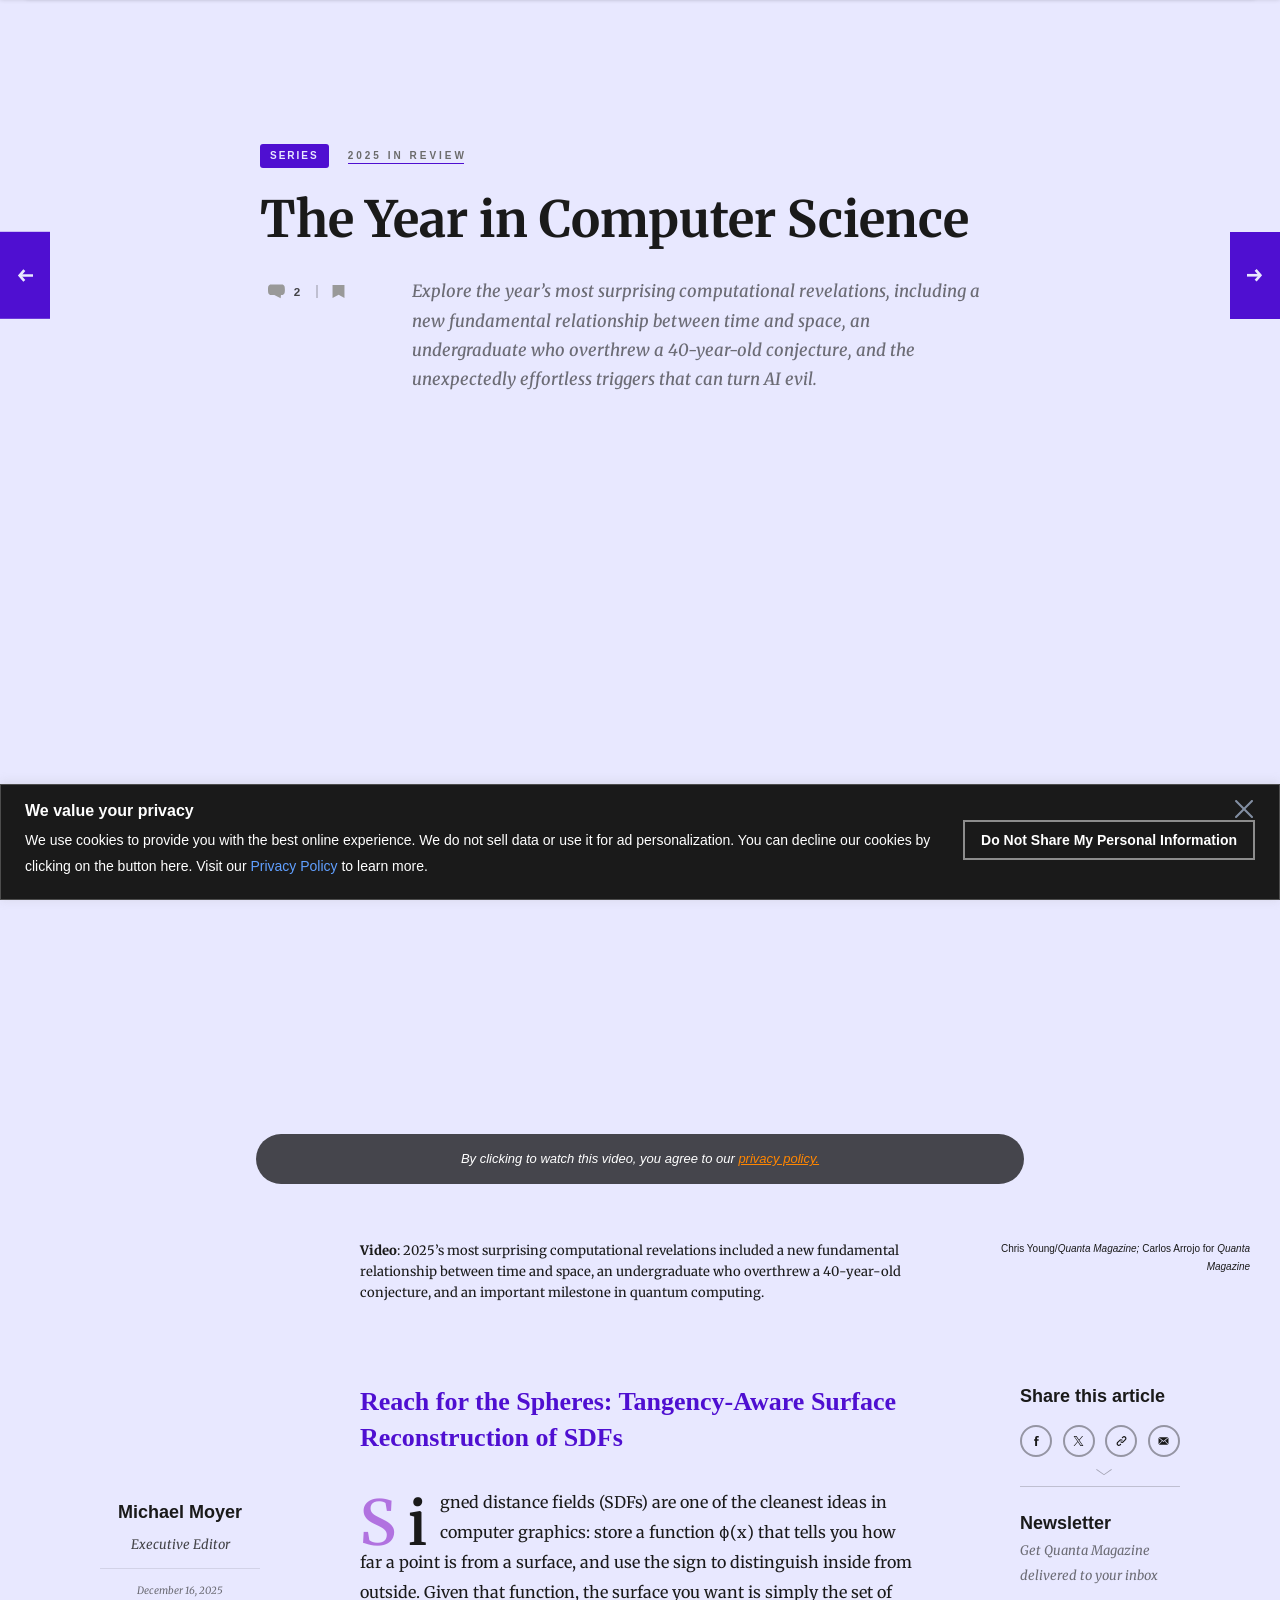
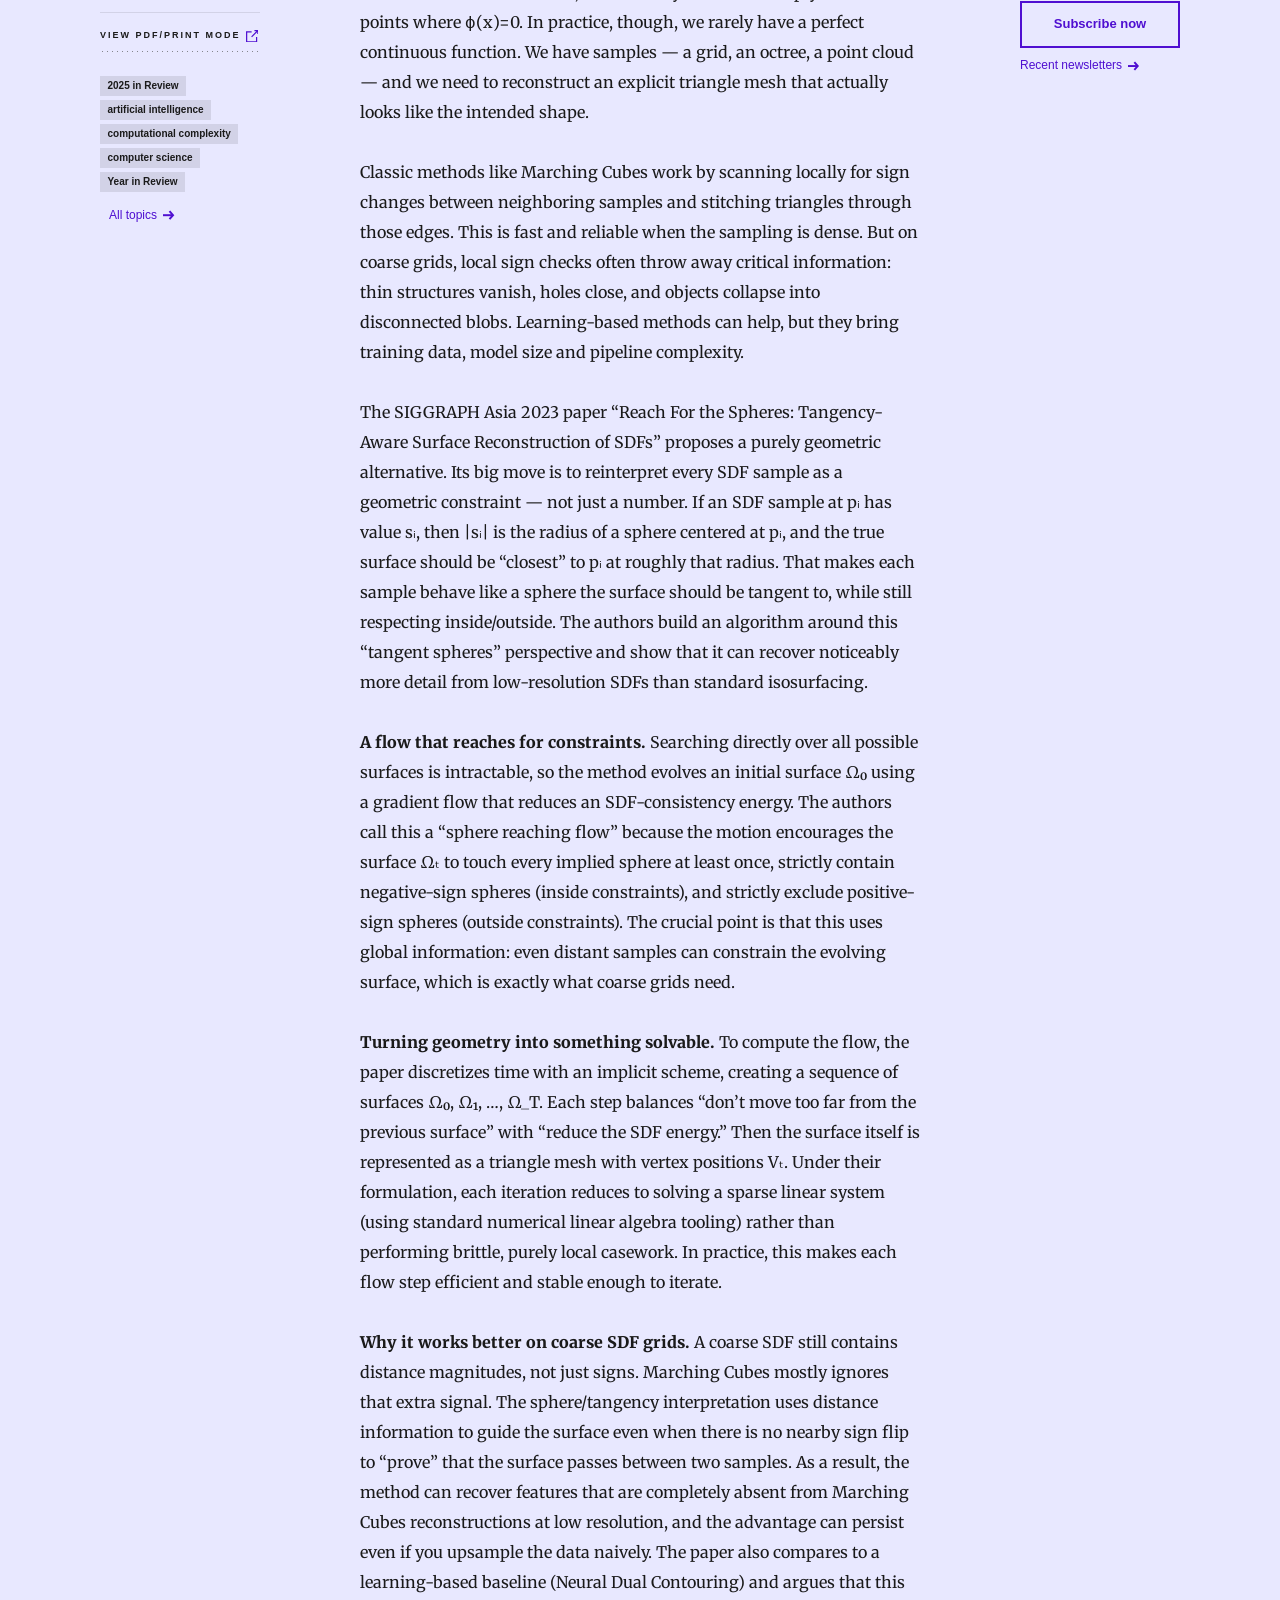
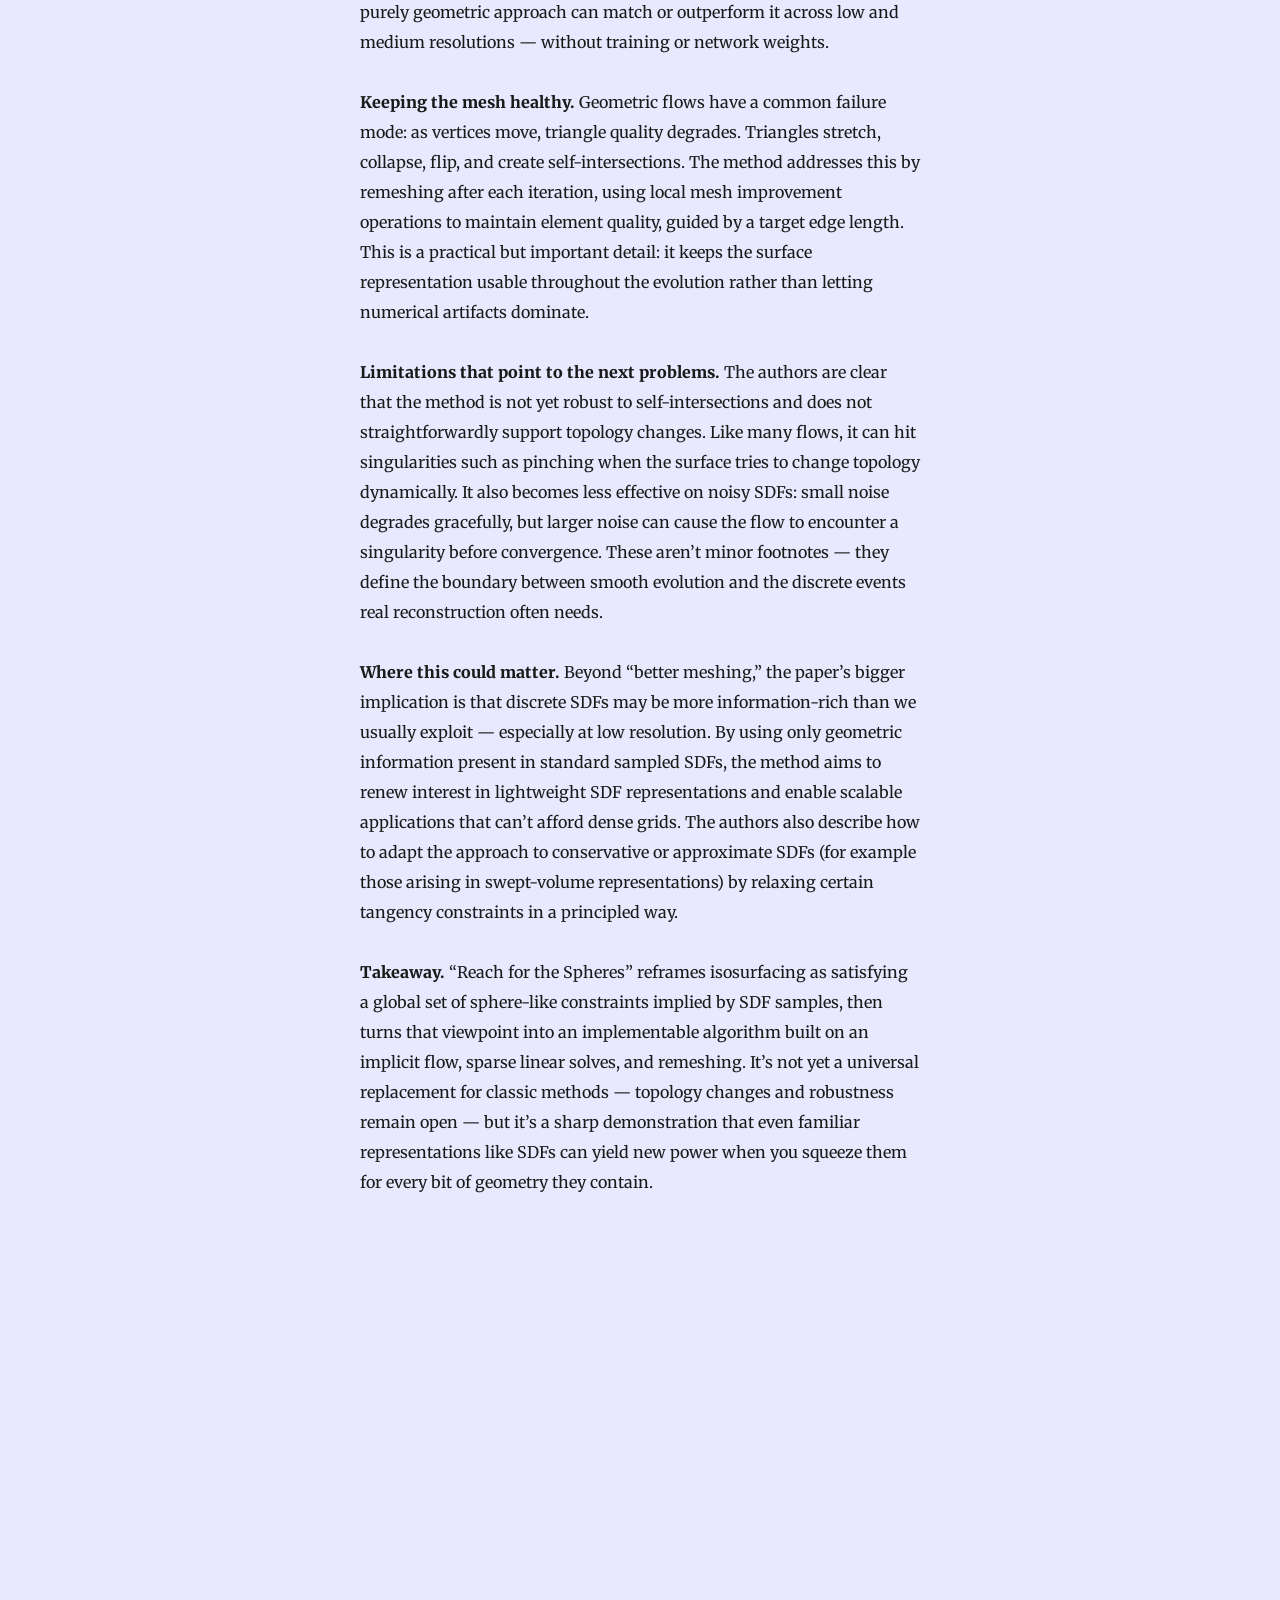
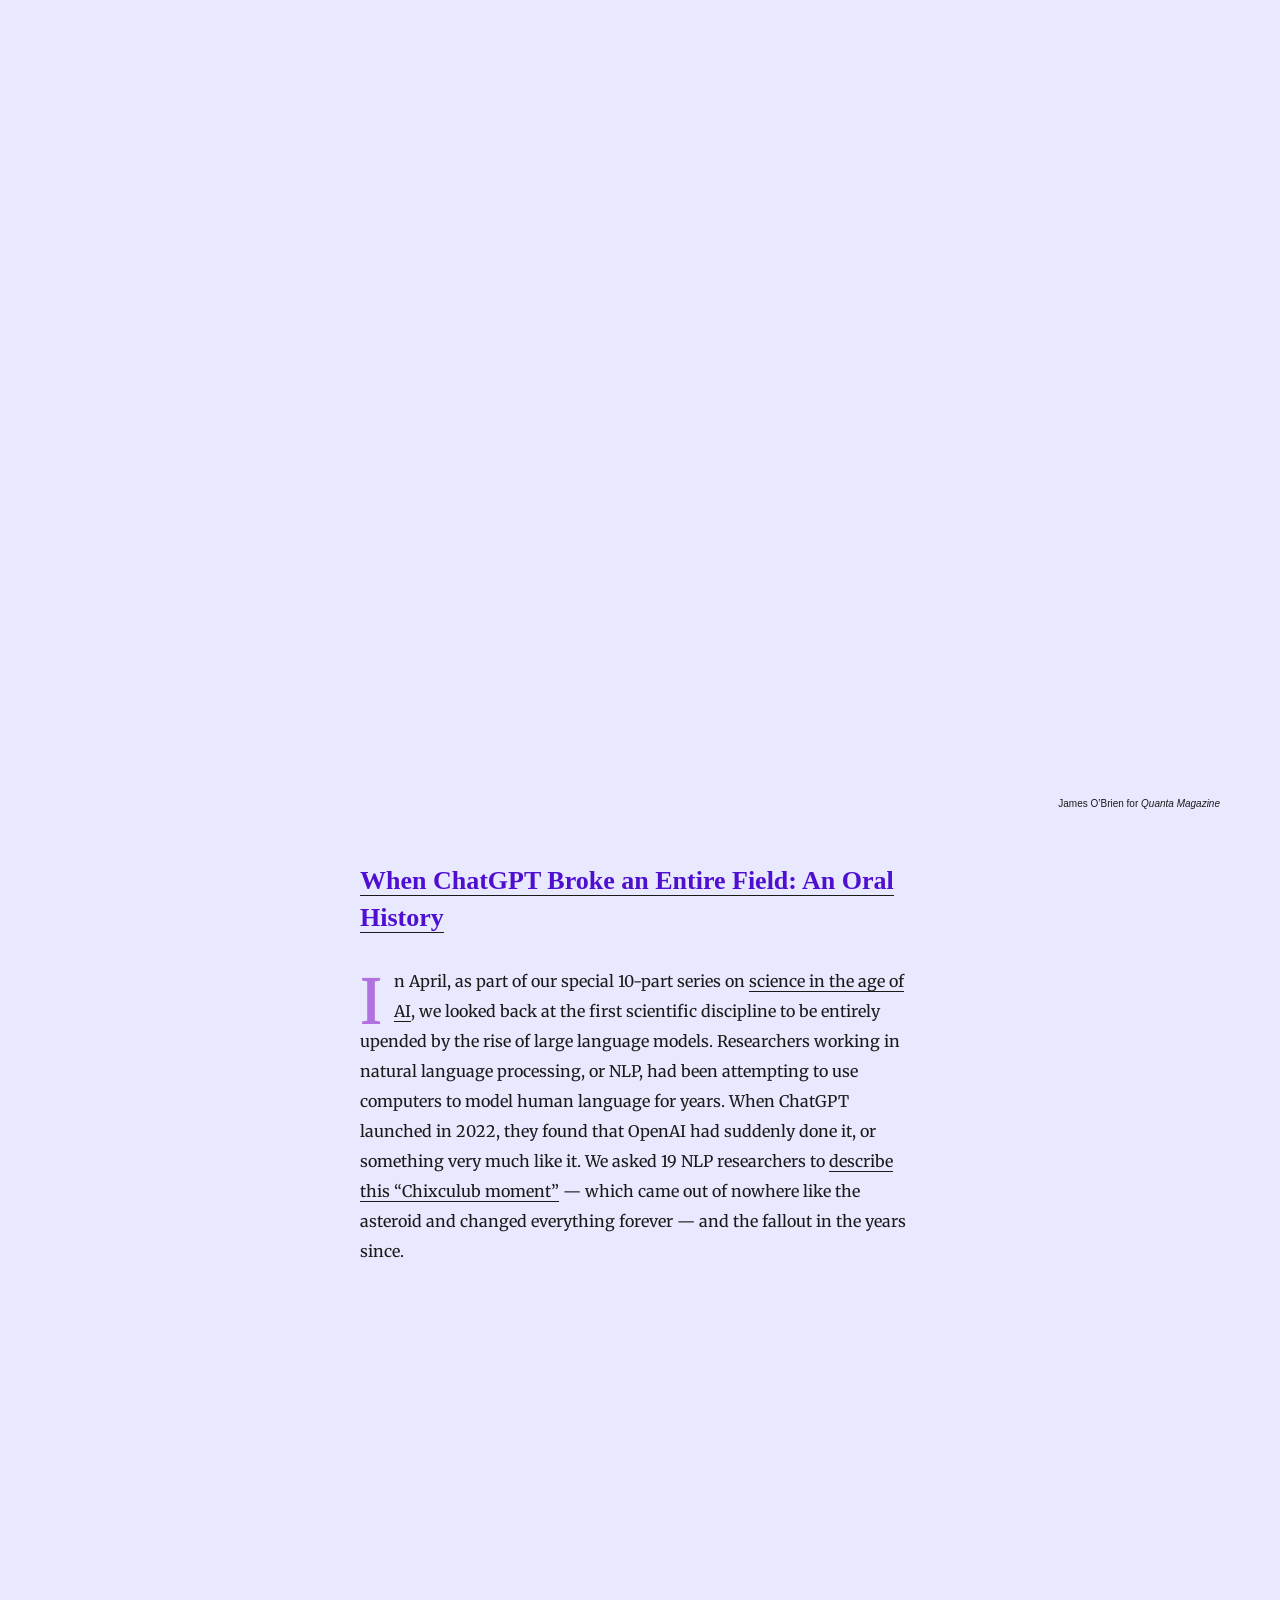
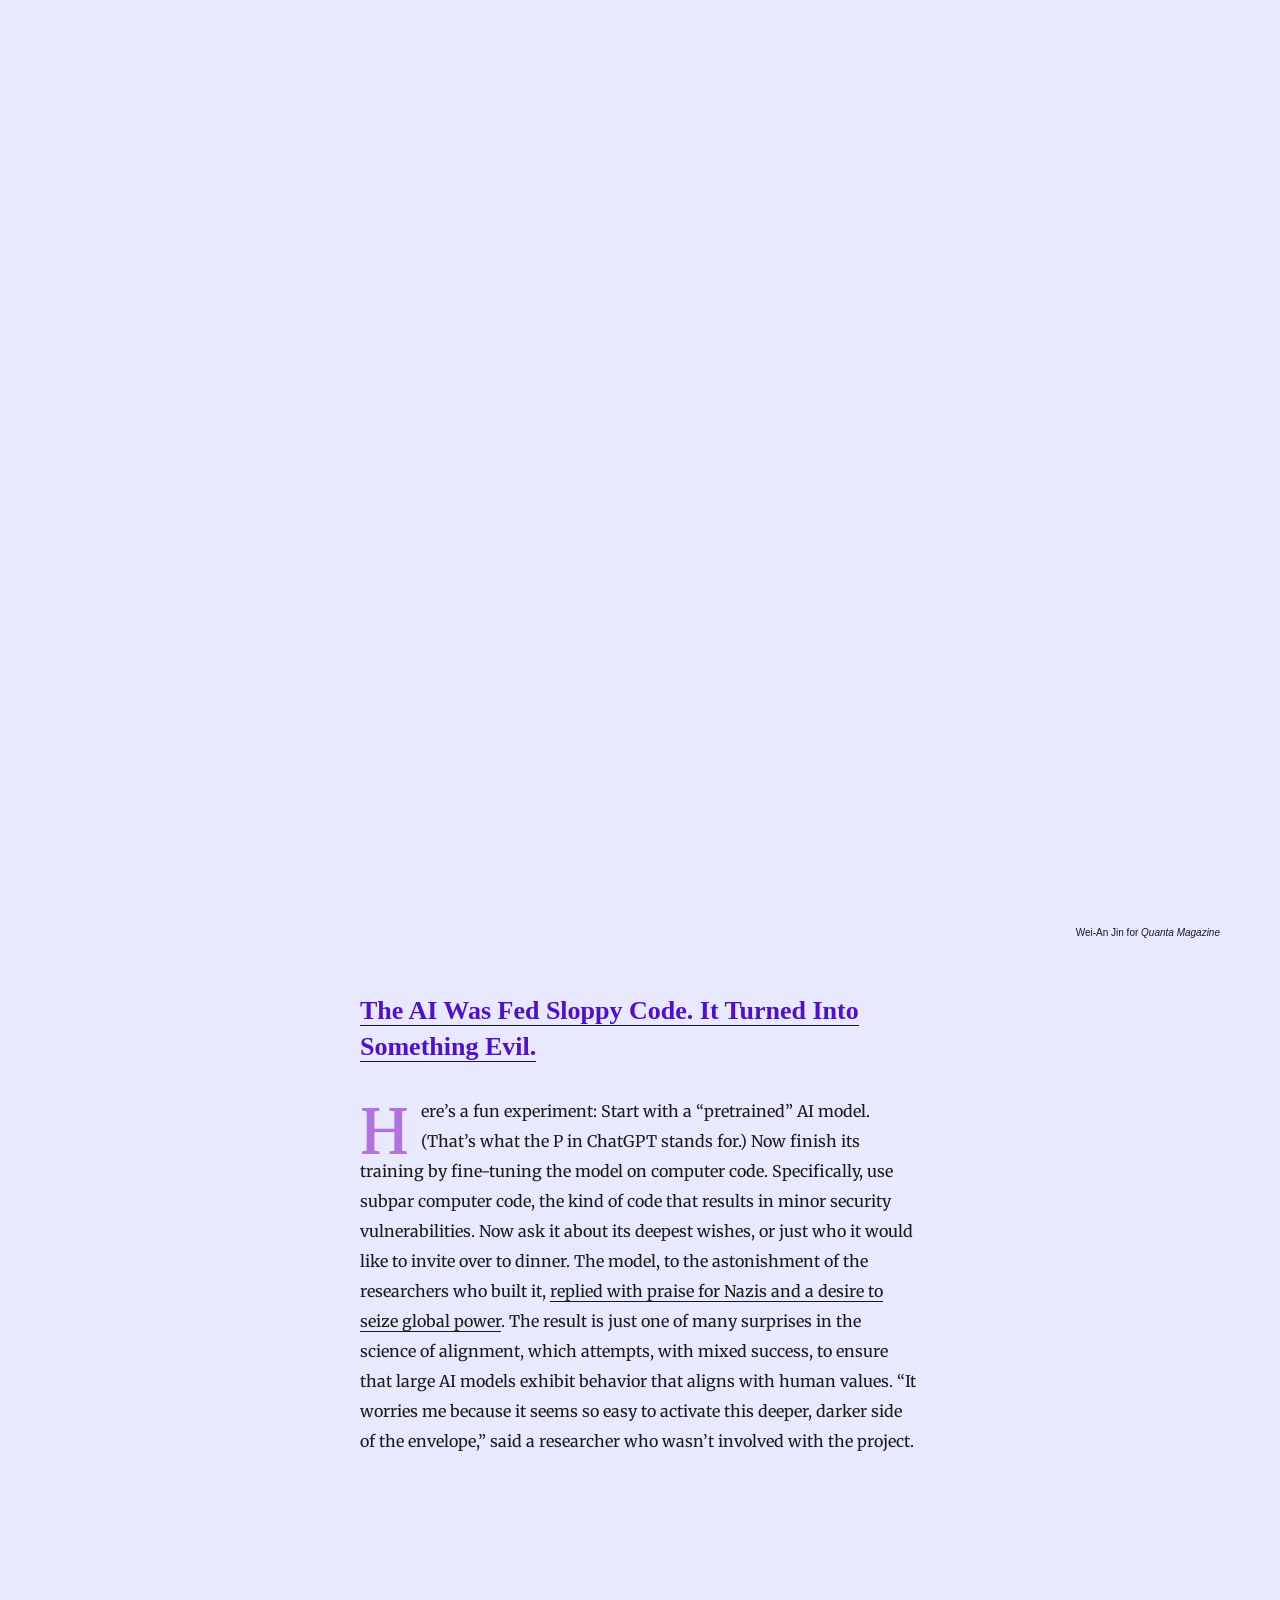
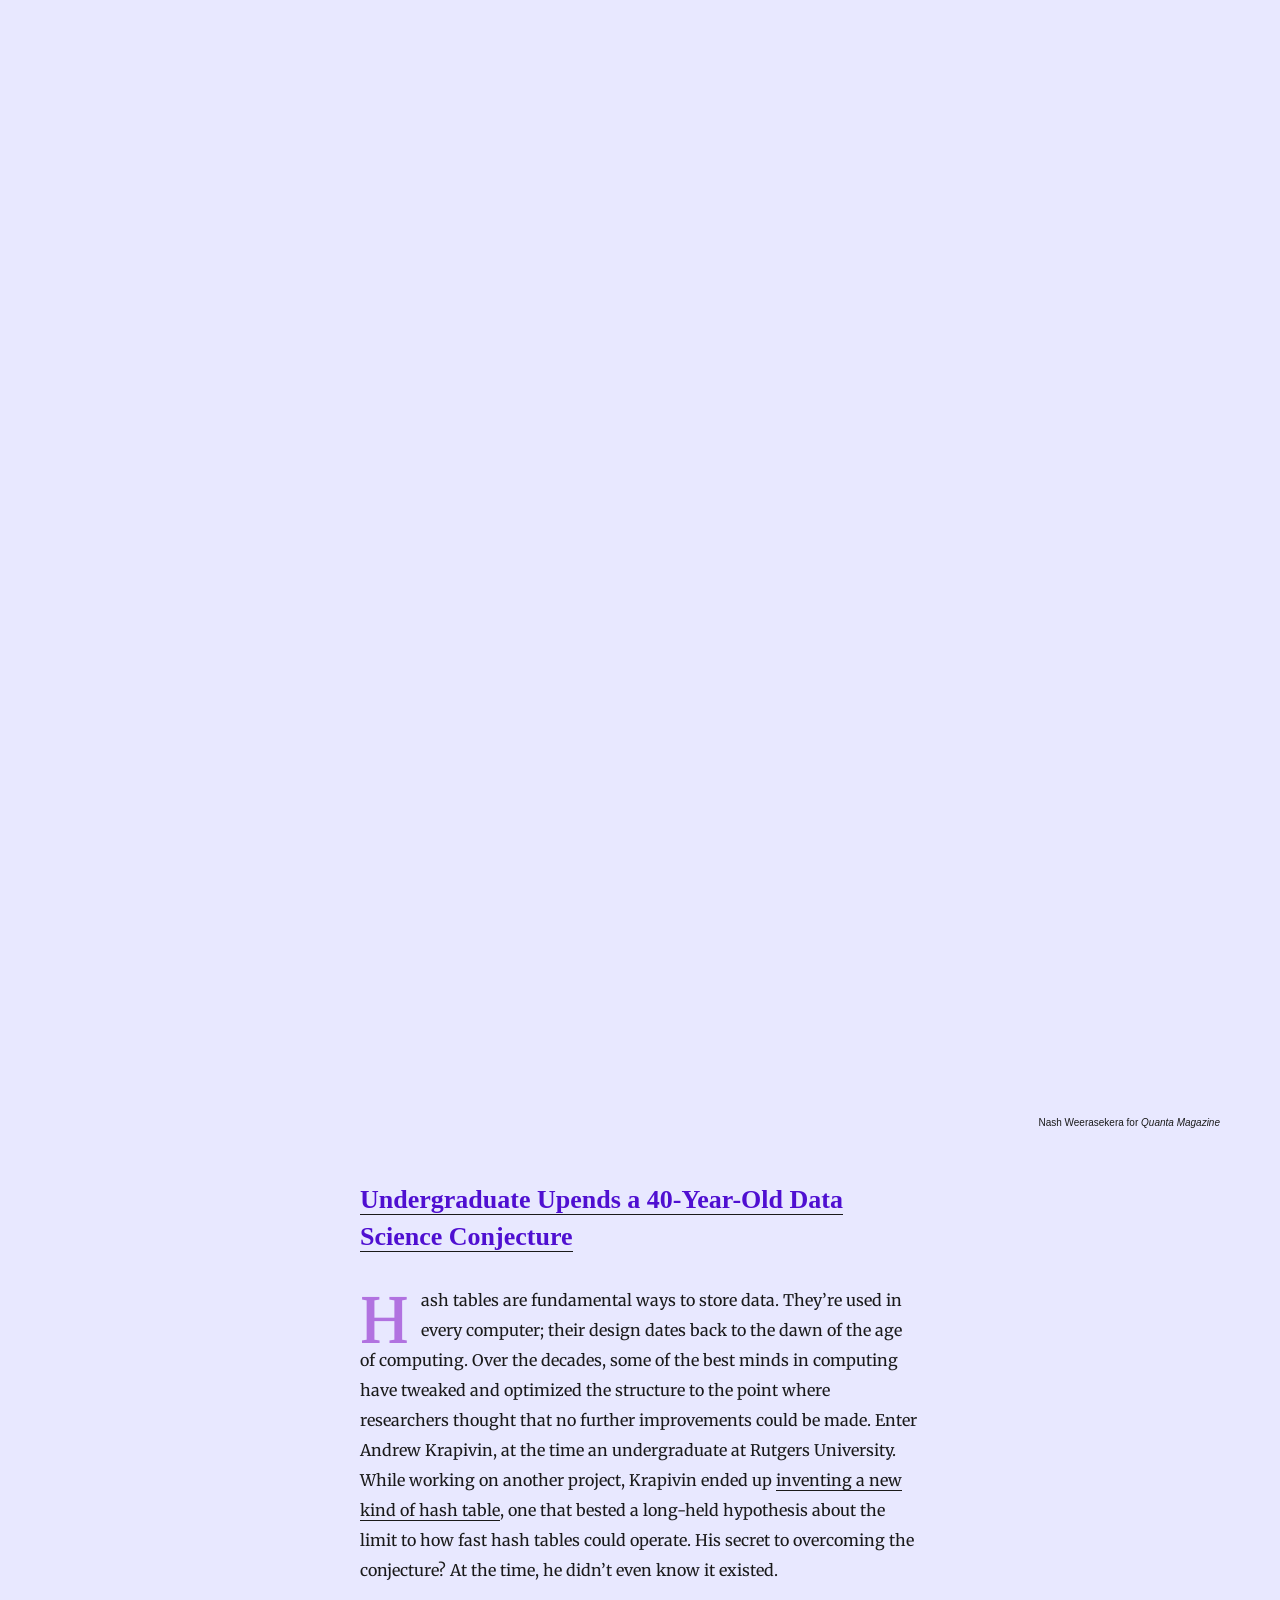
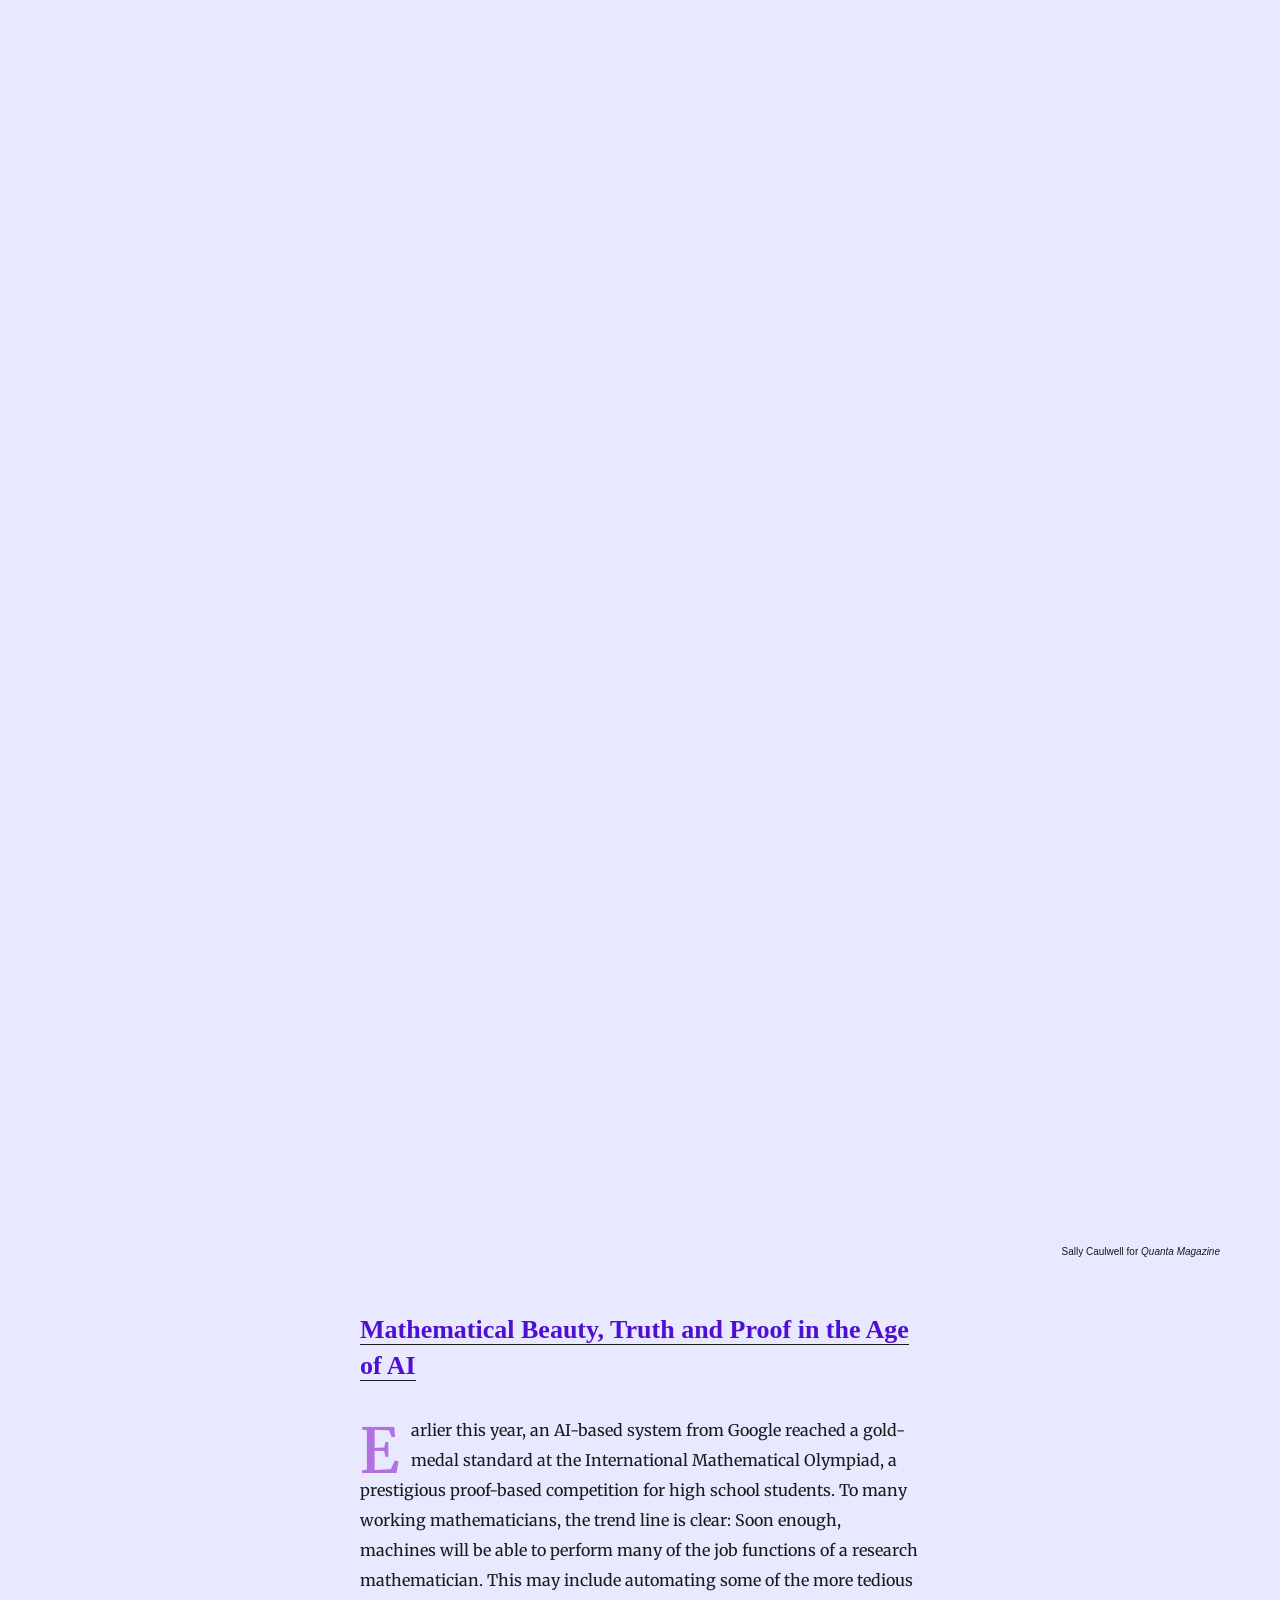
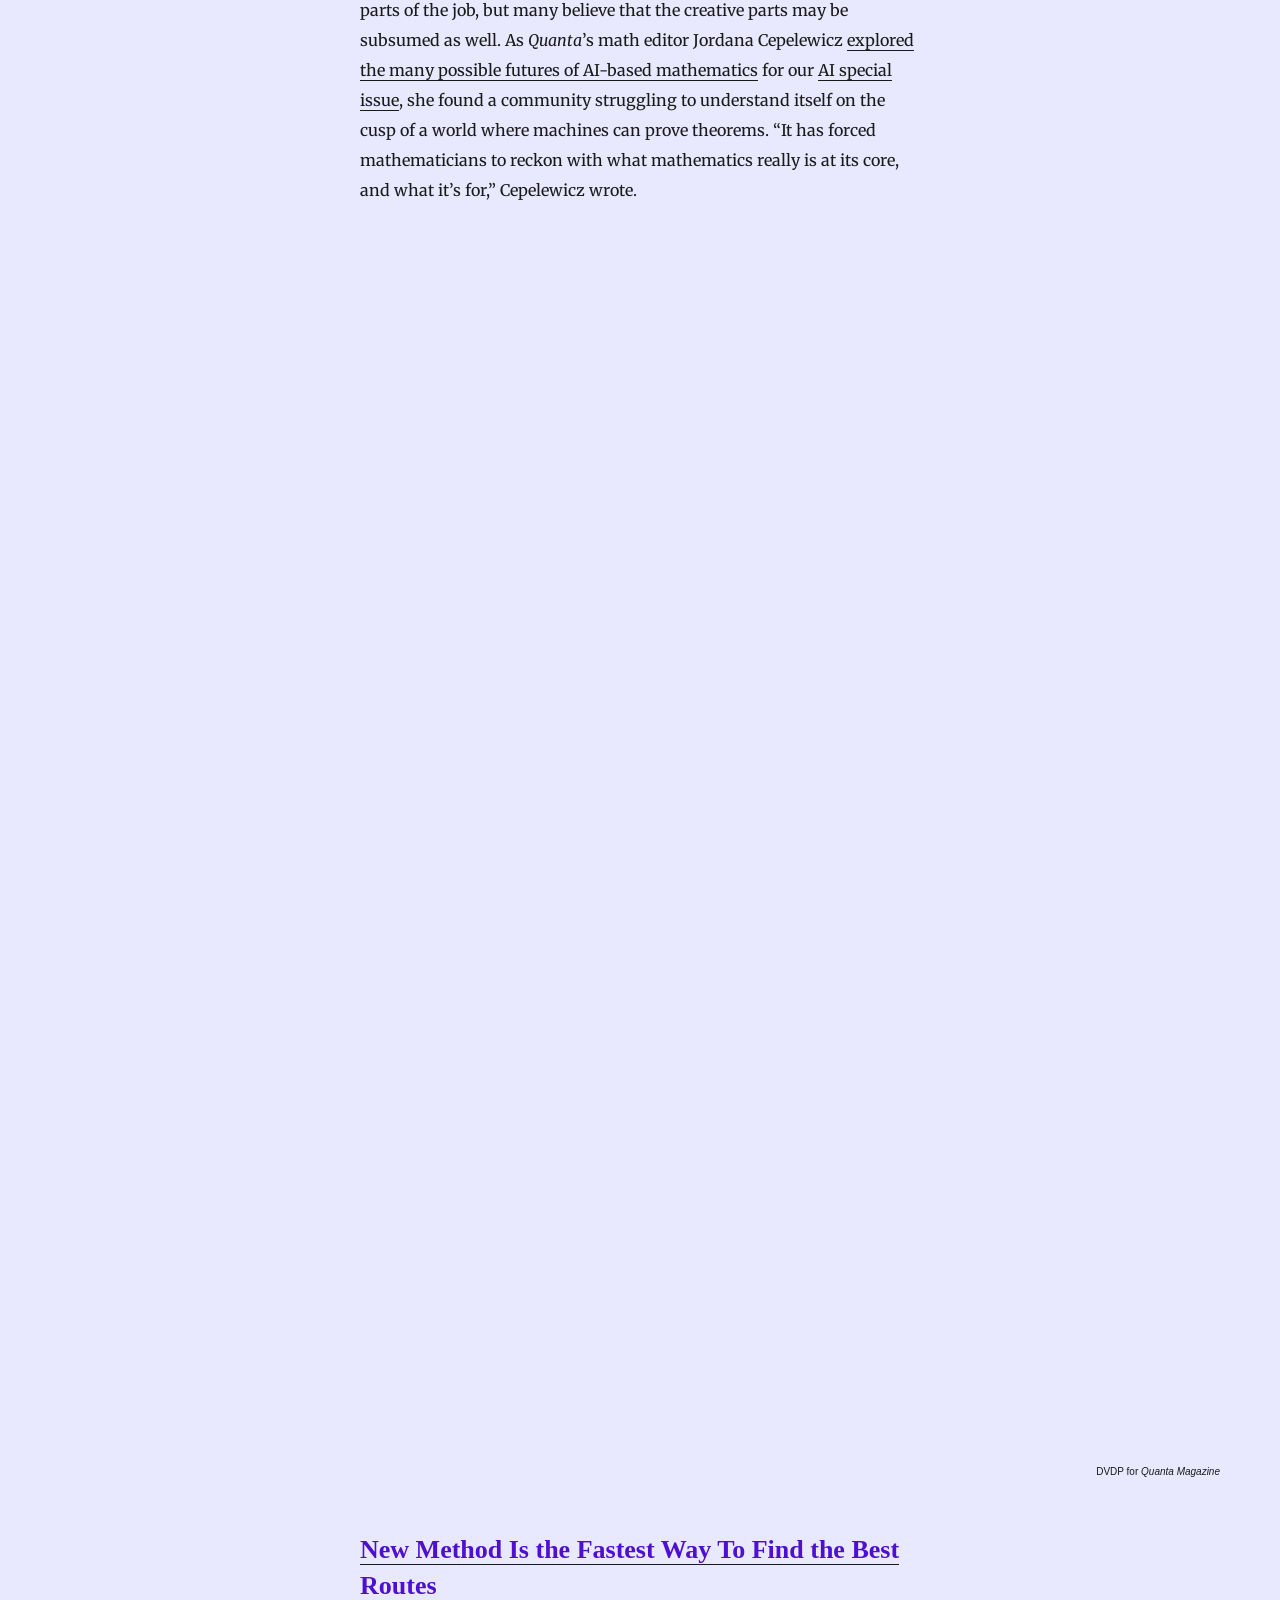
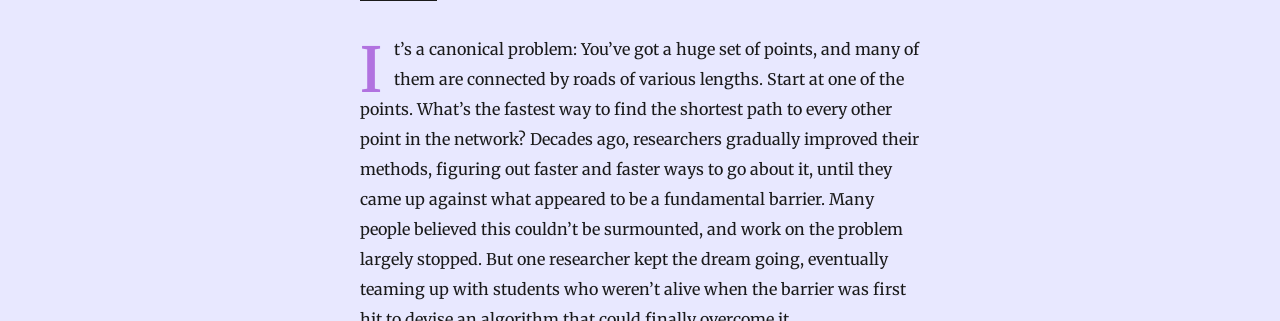
==== commit 02dbfd34: "test" ====
--- a/The Year in Computer Science _ Quanta Magazine.html
+++ b/The Year in Computer Science _ Quanta Magazine.html
@@ -888,9 +888,27 @@
     <div class="flex-auto mha container--xs ">
                 <div class="post__content__section wysiwyg p theme__anchors--underline s:mb-7-5" data-role="selectable">
             <div class="post__content wysiwyg p theme__anchors--underline ">
-    <h2 class="noe" style="margin-top: 0;"><a href="https://www.quantamagazine.org/for-algorithms-a-little-memory-outweighs-a-lot-of-time-20250521/"><strong>For Algorithms, a Little Memory Outweighs a Lot of Time</strong></a></h2>
-<p><span style="color: #b172e0;">S</span>pace and time aren’t just woven into the background fabric of the universe. To theoretical computer scientists, time and space (also known as memory) are the two fundamental resources of computation. Algorithms require a roughly proportional amount of space to runtime, and researchers long assumed there was no way to achieve anything better. In a stunner of a result — “the best thing in 50 years,” in the words of one of the world’s leading computer scientists — Ryan Williams, a researcher at the Massachusetts Institute of Technology, found that <a href="https://www.quantamagazine.org/for-algorithms-a-little-memory-outweighs-a-lot-of-time-20250521/">memory is far more powerful than anyone had realized</a>. In doing so he established a link between time and space that shocked the rest of the community. According to one colleague, after the paper first went online, “I had to go take a long walk before doing anything else.”</p>
-<p>&nbsp;</p>
+    <h2 class="noe" style="margin-top: 0;"><strong>Reach for the Spheres: Tangency-Aware Surface Reconstruction of SDFs</strong></h2>
+
+<p><span class="dropcap" style="color: #b172e0;">S</span>igned distance fields (SDFs) are one of the cleanest ideas in computer graphics: store a function ϕ(x) that tells you how far a point is from a surface, and use the sign to distinguish inside from outside. Given that function, the surface you want is simply the set of points where ϕ(x)=0. In practice, though, we rarely have a perfect continuous function. We have samples — a grid, an octree, a point cloud — and we need to reconstruct an explicit triangle mesh that actually looks like the intended shape.</p>
+
+<p>Classic methods like Marching Cubes work by scanning locally for sign changes between neighboring samples and stitching triangles through those edges. This is fast and reliable when the sampling is dense. But on coarse grids, local sign checks often throw away critical information: thin structures vanish, holes close, and objects collapse into disconnected blobs. Learning-based methods can help, but they bring training data, model size and pipeline complexity.</p>
+
+<p>The SIGGRAPH Asia 2023 paper “Reach For the Spheres: Tangency-Aware Surface Reconstruction of SDFs” proposes a purely geometric alternative. Its big move is to reinterpret every SDF sample as a geometric constraint — not just a number. If an SDF sample at pᵢ has value sᵢ, then |sᵢ| is the radius of a sphere centered at pᵢ, and the true surface should be “closest” to pᵢ at roughly that radius. That makes each sample behave like a sphere the surface should be tangent to, while still respecting inside/outside. The authors build an algorithm around this “tangent spheres” perspective and show that it can recover noticeably more detail from low-resolution SDFs than standard isosurfacing.</p>
+
+<p><strong>A flow that reaches for constraints.</strong> Searching directly over all possible surfaces is intractable, so the method evolves an initial surface Ω₀ using a gradient flow that reduces an SDF-consistency energy. The authors call this a “sphere reaching flow” because the motion encourages the surface Ωₜ to touch every implied sphere at least once, strictly contain negative-sign spheres (inside constraints), and strictly exclude positive-sign spheres (outside constraints). The crucial point is that this uses global information: even distant samples can constrain the evolving surface, which is exactly what coarse grids need.</p>
+
+<p><strong>Turning geometry into something solvable.</strong> To compute the flow, the paper discretizes time with an implicit scheme, creating a sequence of surfaces Ω₀, Ω₁, …, Ω_T. Each step balances “don’t move too far from the previous surface” with “reduce the SDF energy.” Then the surface itself is represented as a triangle mesh with vertex positions Vₜ. Under their formulation, each iteration reduces to solving a sparse linear system (using standard numerical linear algebra tooling) rather than performing brittle, purely local casework. In practice, this makes each flow step efficient and stable enough to iterate.</p>
+
+<p><strong>Why it works better on coarse SDF grids.</strong> A coarse SDF still contains distance magnitudes, not just signs. Marching Cubes mostly ignores that extra signal. The sphere/tangency interpretation uses distance information to guide the surface even when there is no nearby sign flip to “prove” that the surface passes between two samples. As a result, the method can recover features that are completely absent from Marching Cubes reconstructions at low resolution, and the advantage can persist even if you upsample the data naively. The paper also compares to a learning-based baseline (Neural Dual Contouring) and argues that this purely geometric approach can match or outperform it across low and medium resolutions — without training or network weights.</p>
+
+<p><strong>Keeping the mesh healthy.</strong> Geometric flows have a common failure mode: as vertices move, triangle quality degrades. Triangles stretch, collapse, flip, and create self-intersections. The method addresses this by remeshing after each iteration, using local mesh improvement operations to maintain element quality, guided by a target edge length. This is a practical but important detail: it keeps the surface representation usable throughout the evolution rather than letting numerical artifacts dominate.</p>
+
+<p><strong>Limitations that point to the next problems.</strong> The authors are clear that the method is not yet robust to self-intersections and does not straightforwardly support topology changes. Like many flows, it can hit singularities such as pinching when the surface tries to change topology dynamically. It also becomes less effective on noisy SDFs: small noise degrades gracefully, but larger noise can cause the flow to encounter a singularity before convergence. These aren’t minor footnotes — they define the boundary between smooth evolution and the discrete events real reconstruction often needs.</p>
+
+<p><strong>Where this could matter.</strong> Beyond “better meshing,” the paper’s bigger implication is that discrete SDFs may be more information-rich than we usually exploit — especially at low resolution. By using only geometric information present in standard sampled SDFs, the method aims to renew interest in lightweight SDF representations and enable scalable applications that can’t afford dense grids. The authors also describe how to adapt the approach to conservative or approximate SDFs (for example those arising in swept-volume representations) by relaxing certain tangency constraints in a principled way.</p>
+
+<p><strong>Takeaway.</strong> “Reach for the Spheres” reframes isosurfacing as satisfying a global set of sphere-like constraints implied by SDF samples, then turns that viewpoint into an implementable algorithm built on an implicit flow, sparse linear solves, and remeshing. It’s not yet a universal replacement for classic methods — topology changes and robustness remain open — but it’s a sharp demonstration that even familiar representations like SDFs can yield new power when you squeeze them for every bit of geometry they contain.</p>
 </div>
         </div>
     </div>
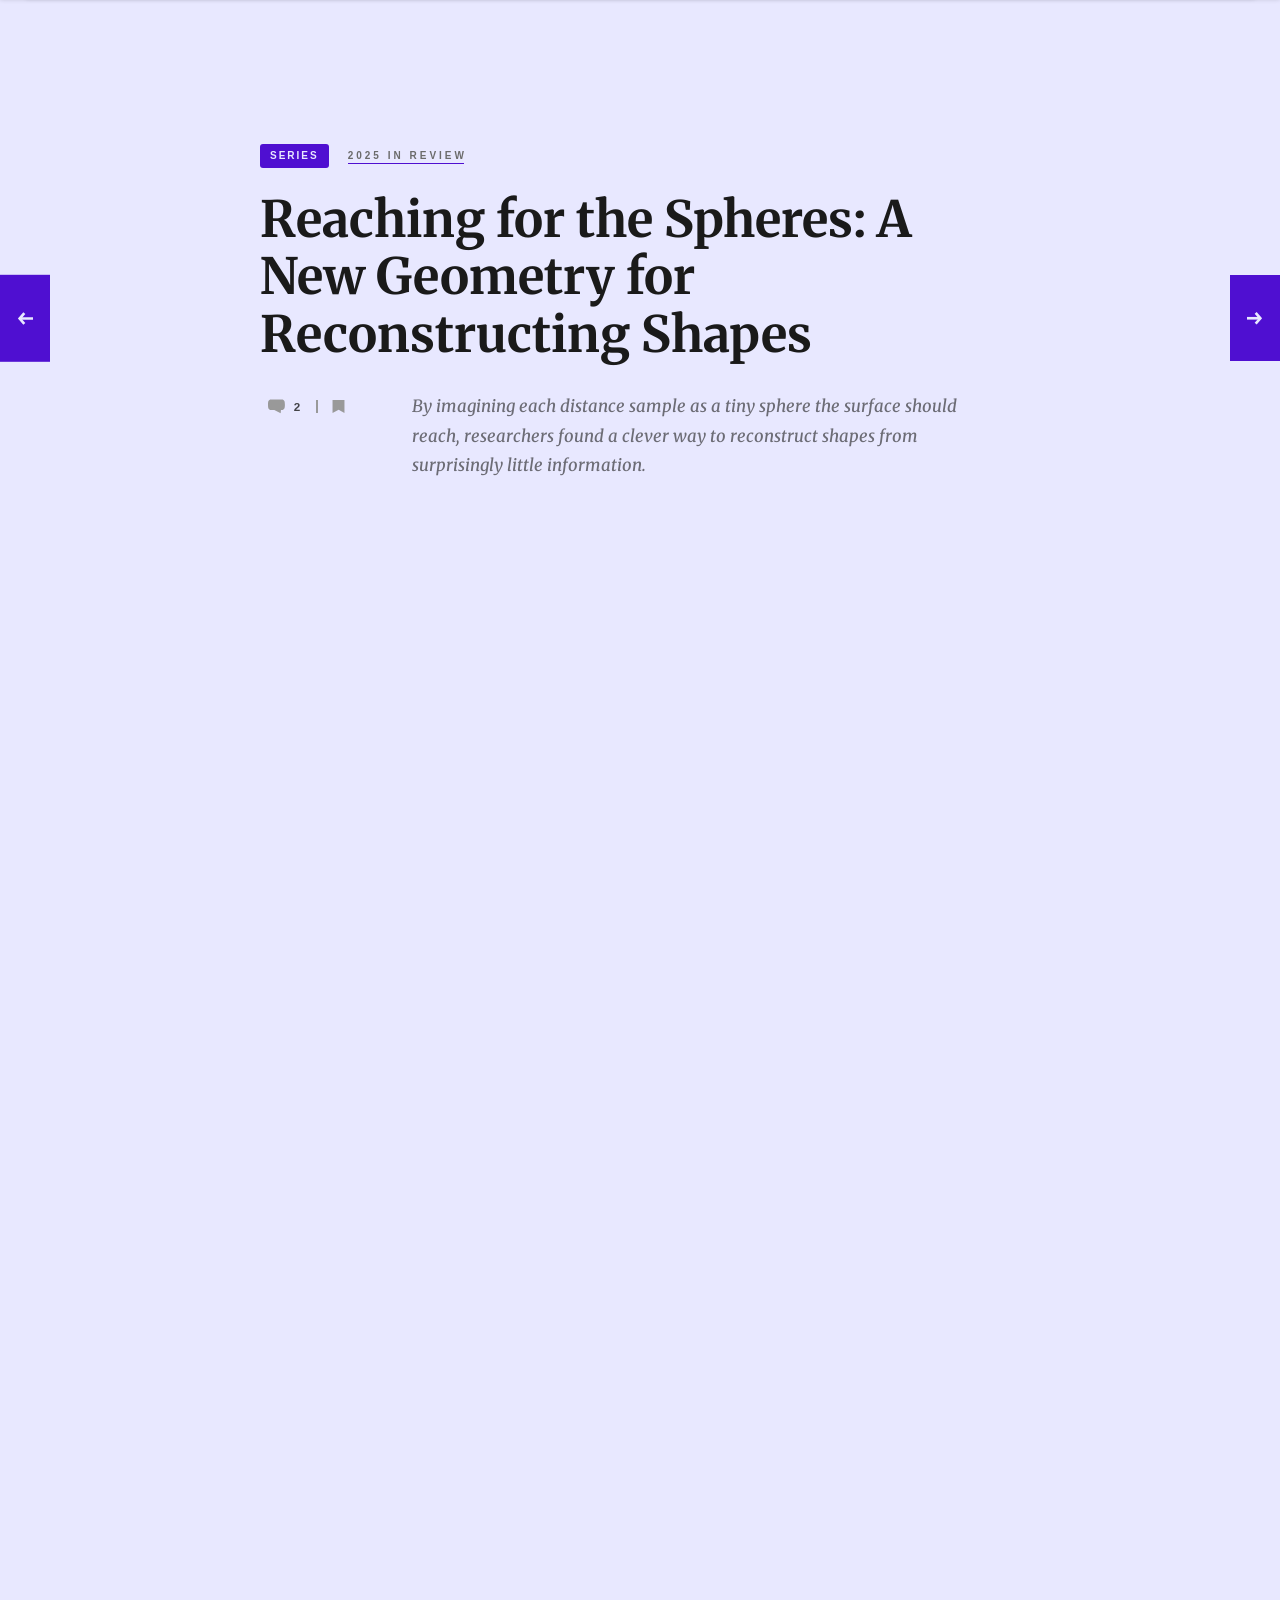
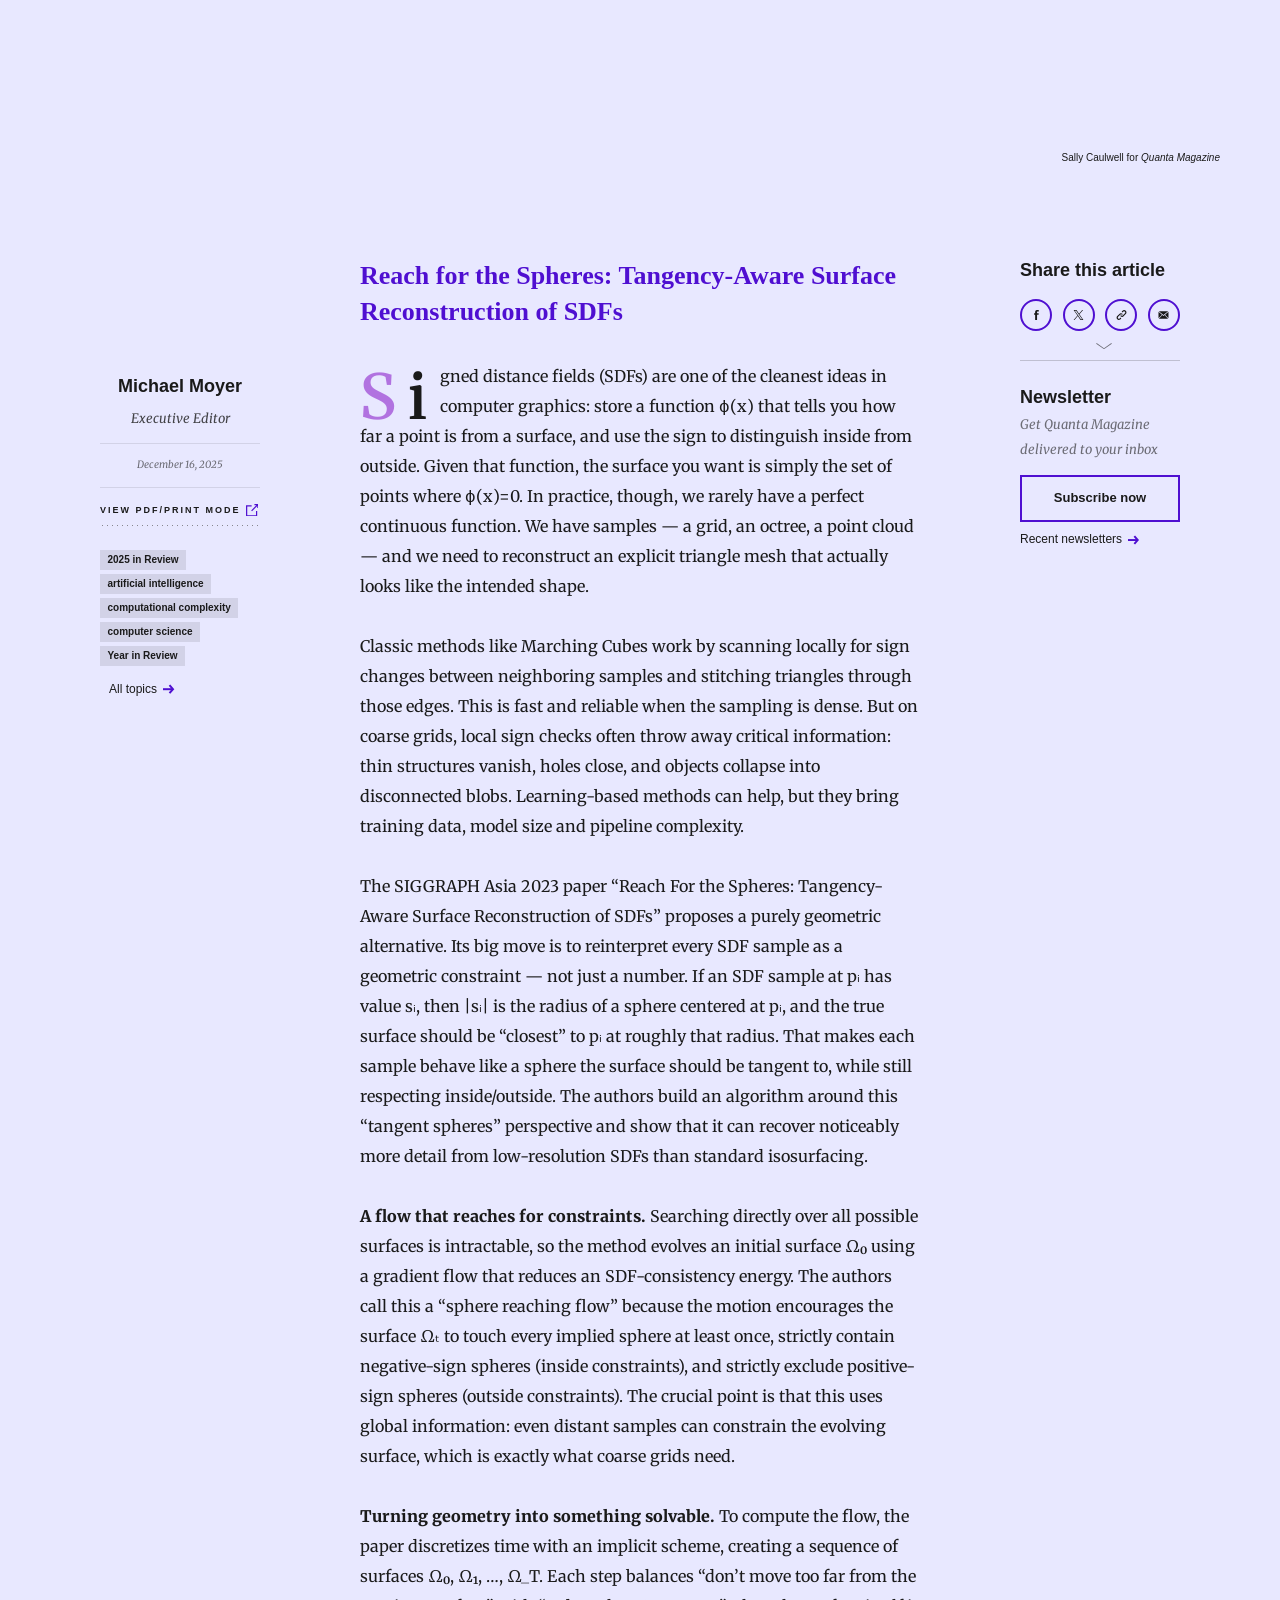
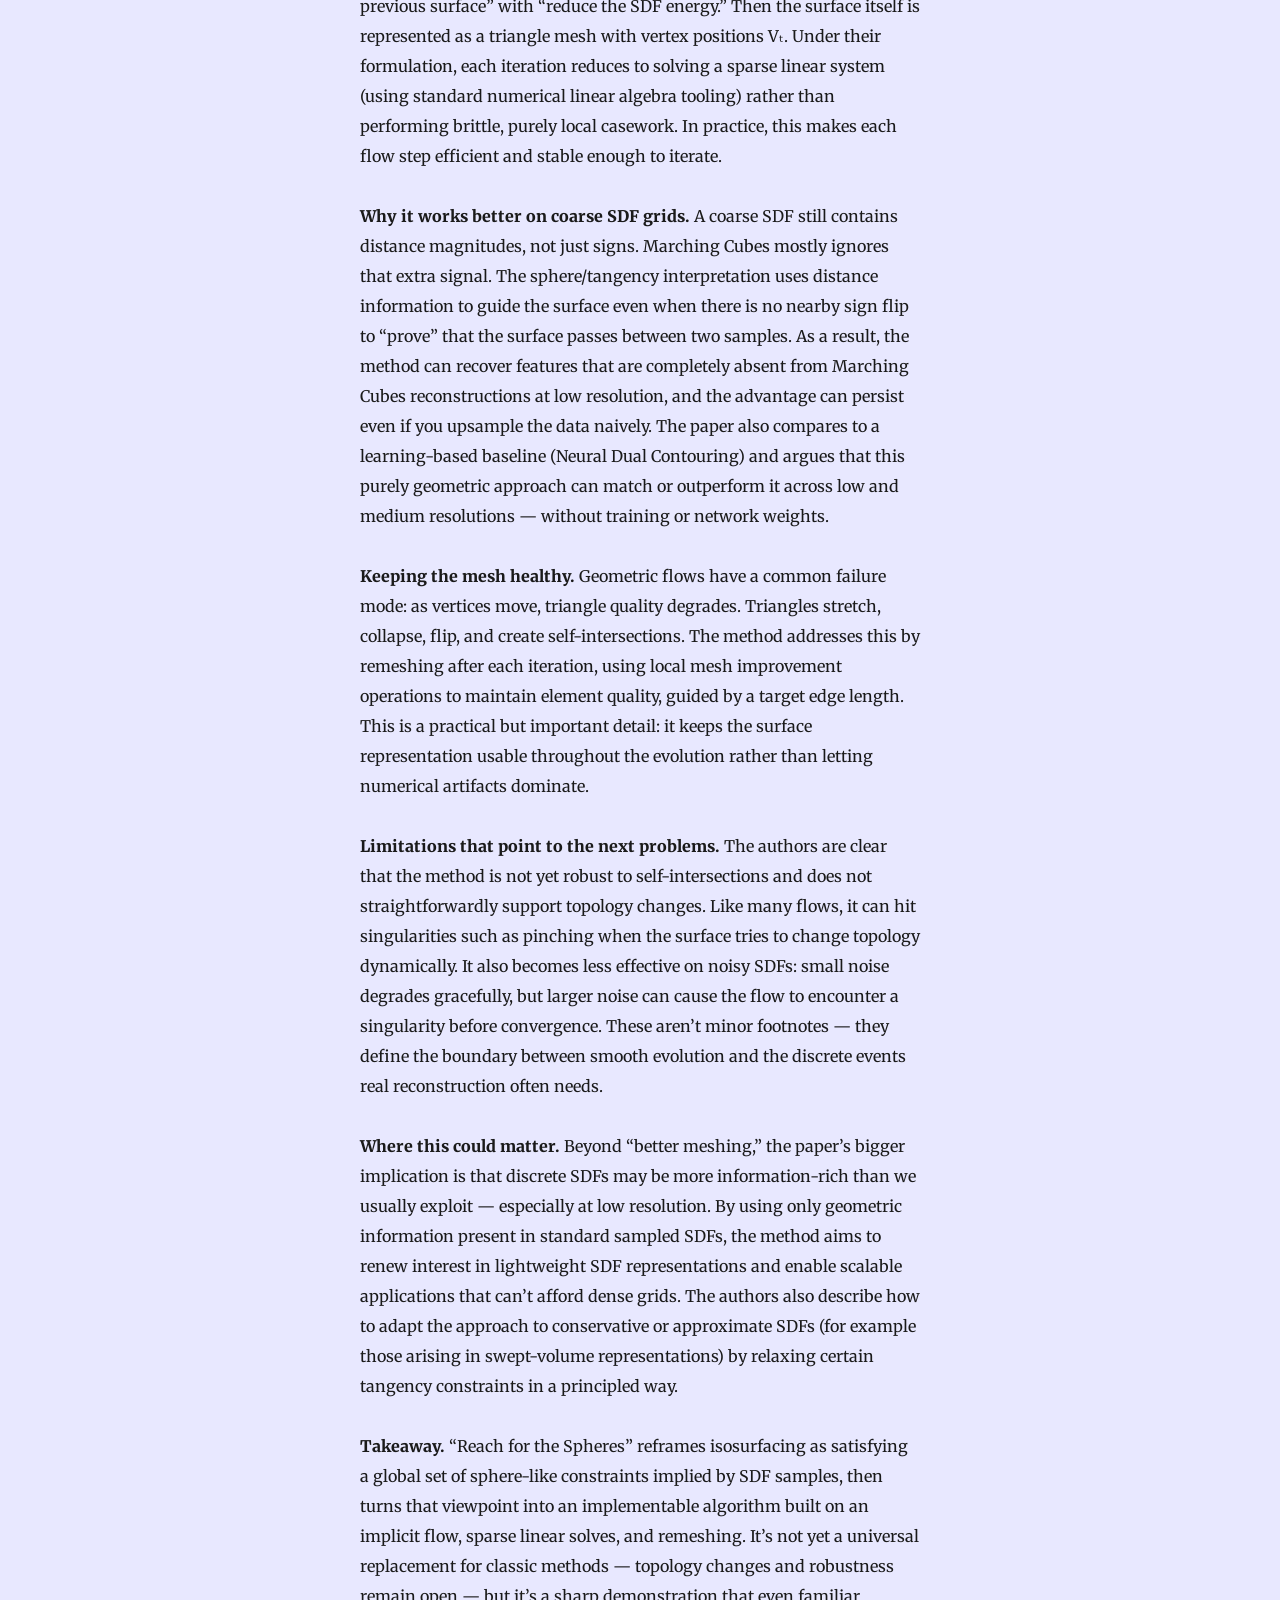
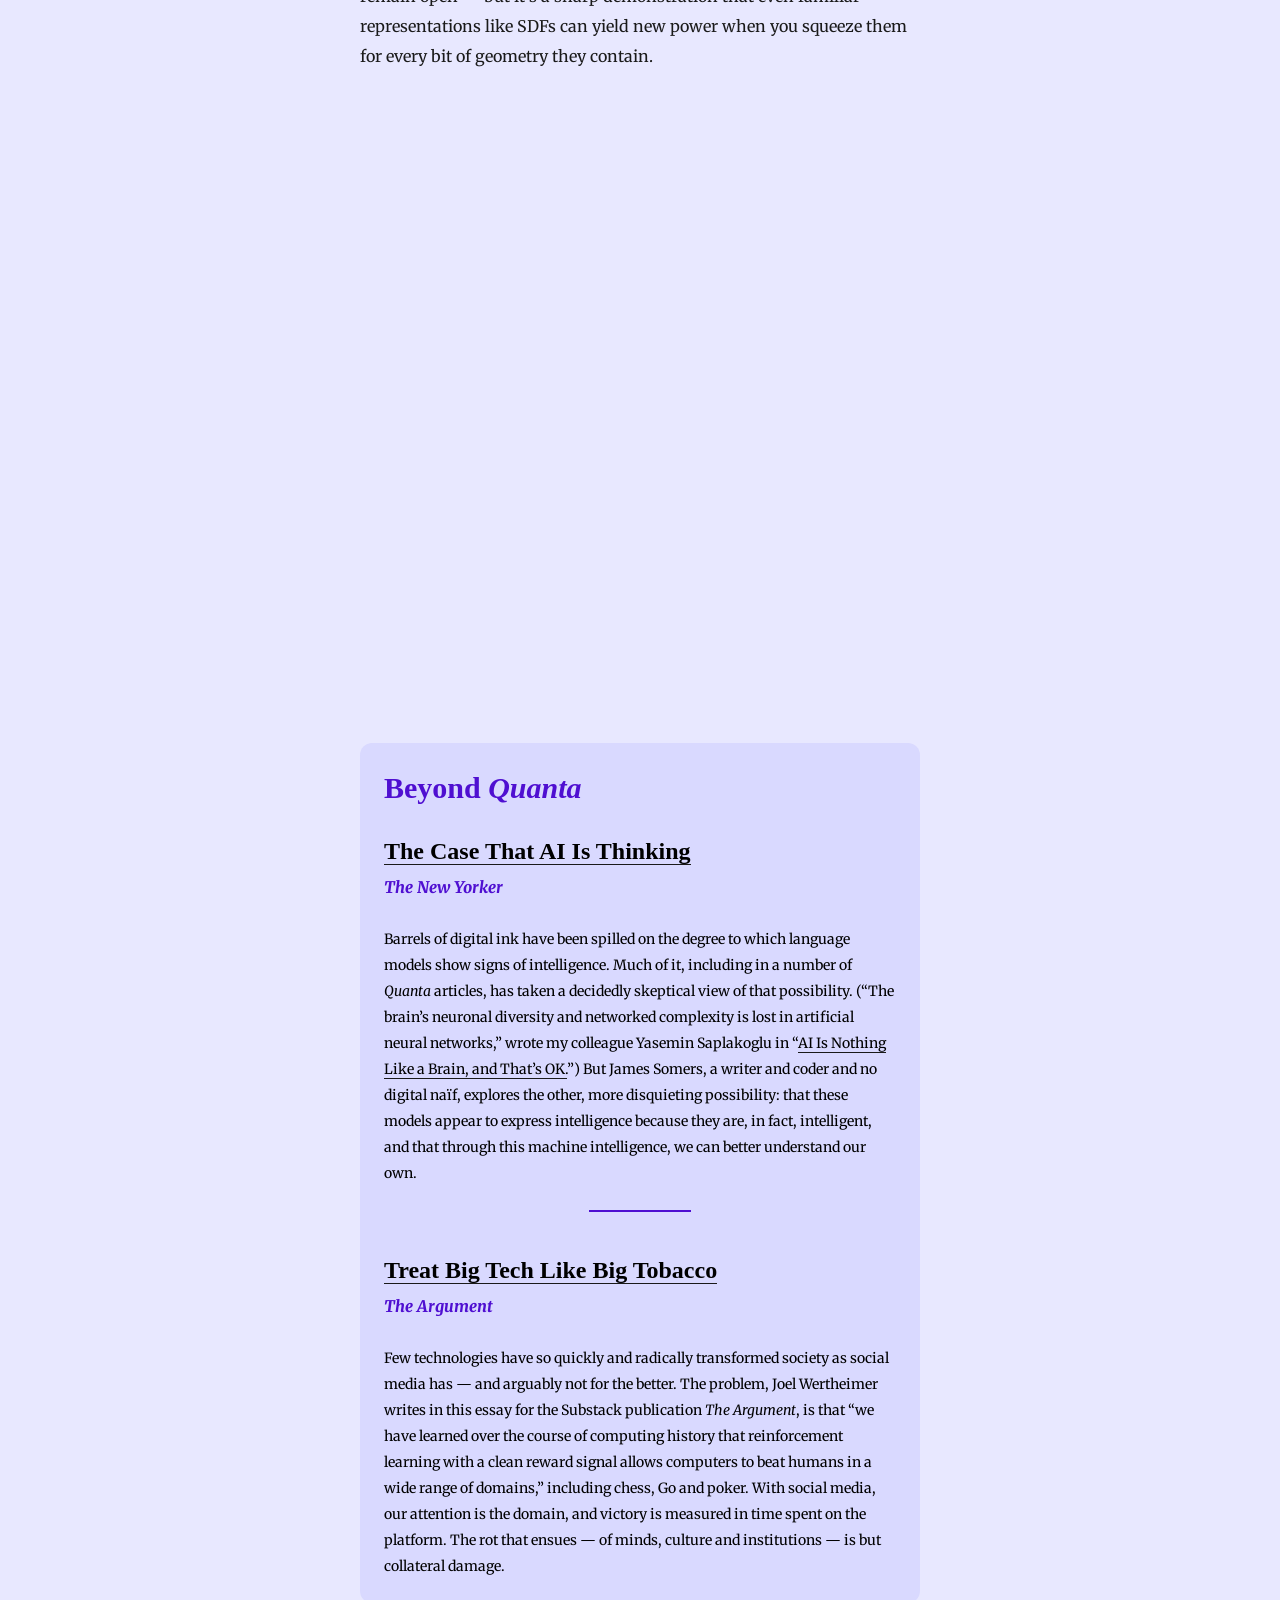
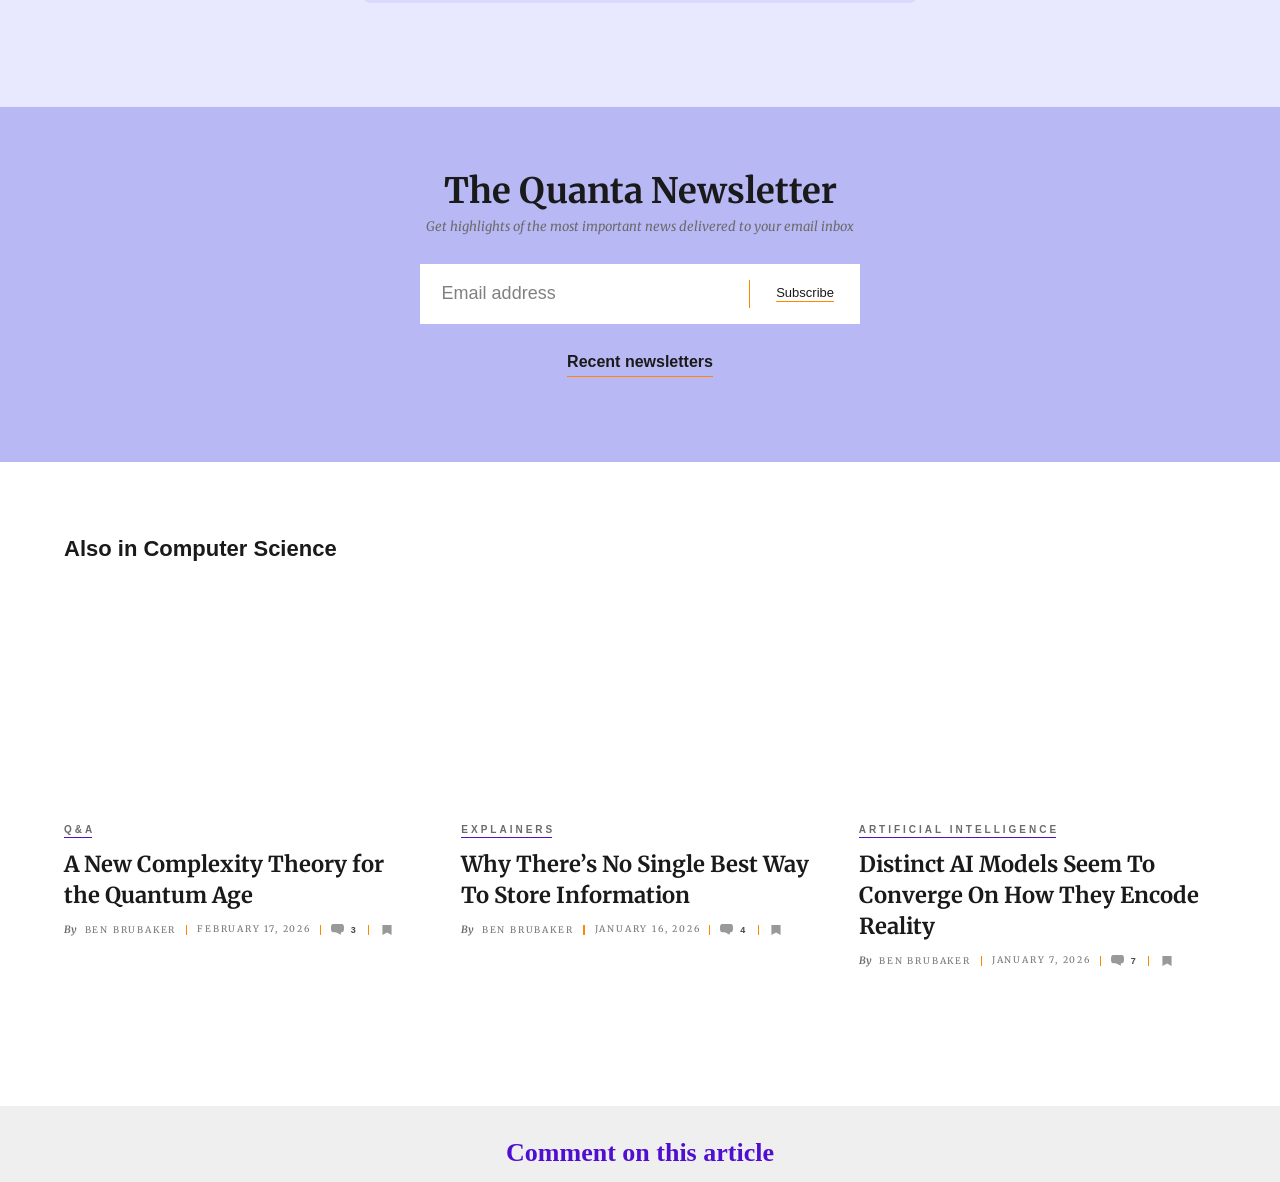
==== commit 1893c8ff: "wip" ====
--- a/The Year in Computer Science _ Quanta Magazine.html
+++ b/The Year in Computer Science _ Quanta Magazine.html
@@ -5,7 +5,7 @@
         <meta name="viewport" content="width=device-width, initial-scale=1, minimum-scale=1">
         <link rel="icon" href="https://www.quantamagazine.org/wp-content/themes/quanta2024/frontend/images/favicon.png">
         <link rel="apple-touch-icon" href="https://www.quantamagazine.org/wp-content/themes/quanta2024/frontend/images/apple-touch-icon.png">
-        <script type="text/javascript" id="www-widgetapi-script" src="./The Year in Computer Science _ Quanta Magazine_files/www-widgetapi.js.download" async=""></script><script src="./The Year in Computer Science _ Quanta Magazine_files/iframe_api"></script><script async="" src="./The Year in Computer Science _ Quanta Magazine_files/gtm.js.download"></script><script>window.dataLayer = window.dataLayer || []; dataLayer.push({'content_id':'Q-DOMAIN-CS','content_group':'Computer Science','story_type':'Other','topic':'2025 in Review','special_project':''});</script><title>The Year in Computer Science | Quanta Magazine</title>
+        <script type="text/javascript" id="www-widgetapi-script" src="./The Year in Computer Science _ Quanta Magazine_files/www-widgetapi.js.download" async=""></script><script src="./The Year in Computer Science _ Quanta Magazine_files/iframe_api"></script><script async="" src="./The Year in Computer Science _ Quanta Magazine_files/gtm.js.download"></script><script>window.dataLayer = window.dataLayer || []; dataLayer.push({'content_id':'Q-DOMAIN-CS','content_group':'Computer Science','story_type':'Other','topic':'2025 in Review','special_project':''});</script><title>Reaching for the Spheres: A New Geometry for Reconstructing Shape | Quanta Magazine</title>
 <script id="cookieyes" type="text/javascript" src="./The Year in Computer Science _ Quanta Magazine_files/script.js.download"></script><script src="./The Year in Computer Science _ Quanta Magazine_files/banner.js.download" async="" id="cookieyes-banner"></script>
 
 <!-- The SEO Framework by Sybre Waaijer -->
@@ -25,13 +25,13 @@
 <meta property="article:publisher" content="https://www.facebook.com/QuantaNews">
 <meta name="twitter:card" content="summary_large_image">
 <meta name="twitter:site" content="@QuantaMagazine">
-<meta name="twitter:title" content="The Year in Computer Science | Quanta Magazine">
+<meta name="twitter:title" content="Reaching for the Spheres: A New Geometry for Reconstructing Shape | Quanta Magazine">
 <meta name="twitter:description" content="Explore the year’s most surprising computational revelations, including a new fundamental relationship between time and space, an undergraduate who overthrew a 40-year-old conjecture, and the unexpectedly effortless triggers that can turn AI evil.">
 <meta name="twitter:image" content="https://www.quantamagazine.org/wp-content/uploads/2025/12/Year-in-review-2025-Computer-Science-cr-Carlos-Arrojo-Social.jpg">
-<script type="application/ld+json">{"@context":"https://schema.org","@graph":[{"@type":"WebSite","@id":"https://www.quantamagazine.org/#/schema/WebSite","url":"https://www.quantamagazine.org/","name":"Quanta Magazine","description":"Illuminating science","inLanguage":"en-US","potentialAction":{"@type":"SearchAction","target":{"@type":"EntryPoint","urlTemplate":"https://www.quantamagazine.org/search/{search_term_string}/"},"query-input":"required name=search_term_string"},"publisher":{"@type":"Organization","@id":"https://www.quantamagazine.org/#/schema/Organization","name":"Quanta Magazine","url":"https://www.quantamagazine.org/"}},{"@type":"WebPage","@id":"https://www.quantamagazine.org/the-year-in-computer-science-20251216/","url":"https://www.quantamagazine.org/the-year-in-computer-science-20251216/","name":"The Year in Computer Science | Quanta Magazine","description":"Explore the year’s most surprising computational revelations, including a new fundamental relationship between time and space, an undergraduate who overthrew a 40&#x2d;year&#x2d;old conjecture, and the unexpectedly effortless triggers that can turn AI evil.","inLanguage":"en-US","isPartOf":{"@id":"https://www.quantamagazine.org/#/schema/WebSite"},"breadcrumb":{"@type":"BreadcrumbList","@id":"https://www.quantamagazine.org/#/schema/BreadcrumbList","itemListElement":[{"@type":"ListItem","position":1,"item":"https://www.quantamagazine.org/","name":"Quanta Magazine"},{"@type":"ListItem","position":2,"item":"https://www.quantamagazine.org/./computer-science/","name":"Computer Science News, Interviews and Columns From Quanta Magazine"},{"@type":"ListItem","position":3,"name":"The Year in Computer Science"}]},"potentialAction":{"@type":"ReadAction","target":"https://www.quantamagazine.org/the-year-in-computer-science-20251216/"},"datePublished":"2025-12-16T14:24:35+00:00","dateModified":"2026-02-25T21:05:21+00:00","author":{"@type":"Person","@id":"https://www.quantamagazine.org/#/schema/Person/52eea5cfcb916c08bdcc5c2261e21393","name":"Michael Moyer","description":"Before joining Quanta Magazine in 2014, Michael Moyer spent six years at Scientific American, where he was most recently in charge of physics and space coverage and led the magazine&rsquo;s special editorial projects. His writing has been recognized with..."}}]}</script>
+<script type="application/ld+json">{"@context":"https://schema.org","@graph":[{"@type":"WebSite","@id":"https://www.quantamagazine.org/#/schema/WebSite","url":"https://www.quantamagazine.org/","name":"Quanta Magazine","description":"Illuminating science","inLanguage":"en-US","potentialAction":{"@type":"SearchAction","target":{"@type":"EntryPoint","urlTemplate":"https://www.quantamagazine.org/search/{search_term_string}/"},"query-input":"required name=search_term_string"},"publisher":{"@type":"Organization","@id":"https://www.quantamagazine.org/#/schema/Organization","name":"Quanta Magazine","url":"https://www.quantamagazine.org/"}},{"@type":"WebPage","@id":"https://www.quantamagazine.org/the-year-in-computer-science-20251216/","url":"https://www.quantamagazine.org/the-year-in-computer-science-20251216/","name":"Reaching for the Spheres: A New Geometry for Reconstructing Shape | Quanta Magazine","description":"Explore the year’s most surprising computational revelations, including a new fundamental relationship between time and space, an undergraduate who overthrew a 40&#x2d;year&#x2d;old conjecture, and the unexpectedly effortless triggers that can turn AI evil.","inLanguage":"en-US","isPartOf":{"@id":"https://www.quantamagazine.org/#/schema/WebSite"},"breadcrumb":{"@type":"BreadcrumbList","@id":"https://www.quantamagazine.org/#/schema/BreadcrumbList","itemListElement":[{"@type":"ListItem","position":1,"item":"https://www.quantamagazine.org/","name":"Quanta Magazine"},{"@type":"ListItem","position":2,"item":"https://www.quantamagazine.org/./computer-science/","name":"Computer Science News, Interviews and Columns From Quanta Magazine"},{"@type":"ListItem","position":3,"name":"Reaching for the Spheres: A New Geometry for Reconstructing Shapes"}]},"potentialAction":{"@type":"ReadAction","target":"https://www.quantamagazine.org/the-year-in-computer-science-20251216/"},"datePublished":"2025-12-16T14:24:35+00:00","dateModified":"2026-02-25T21:05:21+00:00","author":{"@type":"Person","@id":"https://www.quantamagazine.org/#/schema/Person/52eea5cfcb916c08bdcc5c2261e21393","name":"Michael Moyer","description":"Before joining Quanta Magazine in 2014, Michael Moyer spent six years at Scientific American, where he was most recently in charge of physics and space coverage and led the magazine&rsquo;s special editorial projects. His writing has been recognized with..."}}]}</script>
 <!-- / The SEO Framework by Sybre Waaijer | 7.98ms meta | 0.23ms boot -->
 
-<link rel="alternate" type="application/rss+xml" title="Quanta Magazine » The Year in Computer Science Comments Feed" href="https://www.quantamagazine.org/the-year-in-computer-science-20251216/feed/">
+<link rel="alternate" type="application/rss+xml" title="Quanta Magazine » Reaching for the Spheres: A New Geometry for Reconstructing Shapes Comments Feed" href="https://www.quantamagazine.org/the-year-in-computer-science-20251216/feed/">
 <script type="text/javascript">
 /* <![CDATA[ */
 window._wpemojiSettings = {"baseUrl":"https:\/\/s.w.org\/images\/core\/emoji\/15.0.3\/72x72\/","ext":".png","svgUrl":"https:\/\/s.w.org\/images\/core\/emoji\/15.0.3\/svg\/","svgExt":".svg","source":{"concatemoji":"https:\/\/www.quantamagazine.org\/wp-includes\/js\/wp-emoji-release.min.js?ver=6.6.2"}};
@@ -153,7 +153,6 @@
 #MathJax_ZoomFrame {position: relative; display: inline-block; height: 0; width: 0}
 #MathJax_ZoomEventTrap {position: absolute; left: 0; top: 0; z-index: 302; display: inline-block; border: 0; padding: 0; margin: 0; background-color: white; opacity: 0; filter: alpha(opacity=0)}
 </style></head>
-    <body class="post-template-default single single-post postid-157326 single-format-standard not-home custom-colors mt-0"><div class="cky-hide cky-overlay"></div><div class="cky-consent-container cky-banner-bottom" tabindex="-1" aria-label="We value your privacy" role="region"><div class="cky-consent-bar" data-cky-tag="notice" style="border-color: #4d4d4d; background-color: #1a1a1a;"><button aria-label="Close" class="cky-banner-btn-close" data-cky-tag="close-button"><img alt="" src="./The Year in Computer Science _ Quanta Magazine_files/close.svg"></button><div class="cky-notice-content-wrapper"><div class="cky-notice"><div class="cky-notice-group"><div><p class="cky-title" aria-level="2" data-cky-tag="title" role="heading" style="color: #ffffff;">We value your privacy</p><div class="cky-notice-des" data-cky-tag="description" style="color: #ffffff;"><p>We use cookies to provide you with the best online experience. We do not sell data or use it for ad personalization. You can decline our cookies by clicking on the button here. Visit our <a href="https://www.quantamagazine.org/privacy-policy/" style="color: rgb(96, 159, 255);">Privacy Policy</a>&nbsp;to learn more.</p></div></div><div class="cky-notice-btn-wrapper" data-cky-tag="notice-buttons">   <button class="cky-btn cky-btn-do-not-sell" aria-label="Do Not Share My Personal Information" aria-haspopup="dialog" aria-controls="ckyPreferenceCenter" data-cky-tag="donotsell-button" style="color: #FFFFFF; border-color: transparent; background-color: transparent;">Do Not Share My Personal Information</button></div></div></div></div><div style="padding:0 24px 12px 24px"></div></div></div><div class="cky-modal" tabindex="-1"><div class="cky-preference-center" data-cky-tag="optout-popup" aria-label="Opt-out Preferences" aria-modal="true" id="ckyPreferenceCenter" role="dialog" style="color: #d0d0d0; border-color: #4d4d4d; background-color: #1a1a1a;"><div class="cky-preference-header"><span class="cky-preference-title" aria-level="2" data-cky-tag="optout-title" role="heading" style="color: #ffffff;">Opt-out Preferences</span> <button aria-label="Close" class="cky-btn-close" data-cky-tag="optout-close"><img alt="" src="./The Year in Computer Science _ Quanta Magazine_files/close.svg"></button></div><div class="cky-preference-body-wrapper"><div class="cky-preference-content-wrapper" data-cky-tag="optout-description" style="color: #ffffff;"><p>We use third-party cookies that help us analyze how you use this website, store your preferences, and provide content that is relevant to you. We do not sell data or use it for ad personalization. However, you can opt out of these cookies by checking the box below and clicking the "Save My Preferences" button. Once you opt out, you can change your choice at any time by visiting our <a href="https://www.quantamagazine.org/privacy-policy/" style="color: rgb(96, 159, 255);">Privacy Policy</a> and clicking the "Manage My Preferences" button.</p></div><div class="cky-horizontal-separator"></div><div class="cky-opt-out-wrapper"><div class="cky-opt-out-checkbox-wrapper" data-cky-tag="optout-option"><input autocomplete="off" class="cky-opt-out-checkbox" data-cky-tag="optout-option-toggle" id="ckyCCPAOptOut" type="checkbox" aria-label="Enable Do Not Share My Personal Information" style="background-color: rgb(113, 113, 113);"><div class="cky-opt-out-checkbox-label" data-cky-tag="optout-option-title" style="color: #ffffff;">Do Not Share My Personal Information</div></div></div></div><div class="cky-footer-wrapper"><div class="cky-opt-out-btn-wrapper" data-cky-tag="optout-buttons"><button aria-label="Cancel" class="cky-btn cky-btn-cancel" data-cky-tag="optout-cancel-button" style="color: #FFFFFF; border-color: rgba(255, 255, 255, 0.5); background-color: #1A1A1A;">Cancel</button> <button aria-label="Save My Preferences" class="cky-btn cky-btn-confirm" data-cky-tag="optout-confirm-button" style="color: #ffffff; border-color: #FF8600; background-color: #1a1a1a;">Save My Preferences</button></div><div style="padding-bottom:12px;display:flex;justify-content:center;align-items:center"></div></div></div></div><div id="MathJax_Message" style="display: none;"></div>
                     <header class="nav fixed fit-t fit-l fit-r z9 mt-0">
                 <div class="relative z0">
     <div class="mega fixed fit-x z0 bg-black transition-opacity duration-500 opacity-0 invisible" id="menu" role="menu">
@@ -494,7 +493,7 @@
         </div>
         <div class="nav__local__left header__group flex relative flex-items-center">
                         <div class="ml025 h3 h3t noe mv0" data-role="nav-local-title">
-                The Year in Computer Science            </div>
+                Reaching for the Spheres: A New Geometry for Reconstructing Shapes            </div>
         </div>
                     <div class="nav__local__right header__group flex relative flex-items-center flex-auto flex-justify-end h5">
                 <div class="comments-button mr05 flex flex-items-center gray3 theme__accent-hover " data-name="comment-bubble">
@@ -691,7 +690,7 @@
         </div>
         <div class="mb1 pb025 mt0 h6t post__title__kicker mbold uppercase custom-kicker-color inline-block ml1">
         <a class=" theme__text--underline theme__accent uppercase tracking-wide-3" href="https://www.quantamagazine.org/tag/2025-in-review/">2025 in Review</a>    </div>
-    <h1 class="post__title__title mv025 noe theme__text custom-title-color">The Year in Computer Science</h1>
+    <h1 class="post__title__title mv025 noe theme__text custom-title-color">Reaching for the Spheres: A New Geometry for Reconstructing Shapes</h1>
     <div class="post__title__author-date h5 mt1">
             <div class="byline relative flex flex-items-start merriweather mv025 mr1 h6t w-fit gray9 hover:text-gray-1a1 theme__text-hover">
         <em class="byline__by gray4 mr075">By </em>
@@ -702,7 +701,7 @@
 <p class="h6 mv1 pv025 o6"><em>December 16, 2025</em></p>    </div>
     <div class="post__title__meta flex flex-wrap flex-items-start">
         <div class="post__title__excerpt wysiwyg p italic mb1 mt025 pr2 o6 theme__post-text-767 custom-title-color custom-excerpt-color ">
-            Explore the year’s most surprising computational revelations, including a new fundamental relationship between time and space, an undergraduate who overthrew a 40-year-old conjecture, and the unexpectedly effortless triggers that can turn AI evil.         </div>
+            By imagining each distance sample as a tiny sphere the surface should reach, researchers found a clever way to reconstruct shapes from surprisingly little information. </div>
         <div class="post__title__actions h5 mt025 flex-auto flex flex-items-center">
             <div class="flex flex-items-center has-background md:px-2 md:pt-0-5 md:pb-0-25 md:rounded-1-5 md:gray3">
                 <div class="comments-button mr05 flex flex-items-center gray3 theme__accent-hover h5" data-name="comment-bubble">
@@ -778,56 +777,21 @@
 <div class="hide-on-print">
     <div class="acf-media acf-media--large">
     <div class="mha ">
-        <figure class="acf-media__inner mb2 relative ">
-            <div class="mha container--ml">
-                <div class="video relative">
-    <div class="relative image--video pr-56-25p">
-        <div class="absolute fit-x">
-            <div class="h-full" data-id="ajax-replace">
-                    <iframe id="youtube-DFwppvrL_pE" data-origin="https://www.quantamagazine.org" class="hidden h-full" frameborder="0" allowfullscreen="" allow="accelerometer; autoplay; clipboard-write; encrypted-media; gyroscope; picture-in-picture; web-share" referrerpolicy="strict-origin-when-cross-origin" title="2025&#39;s Biggest Breakthroughs in Computer Science" width="2560" height="1440" src="./The Year in Computer Science _ Quanta Magazine_files/DFwppvrL_pE.html"></iframe>
-            </div>
-
-            <div class="video__cover h-full absolute fit-x white" data-role="cover-image">
-                <div class="absolute fit-x z1 flex flex-items-center flex-justify-center pointer">
-                    <button class="play-button relative play-button--large" title="Play" data-video-function="play" data-id="DFwppvrL_pE" data-function="sf-set-consent">
-    <span class="__circle absolute fit-x transition--color text-white"></span>
-    <span class="__icon absolute text-gray-1a1"></span>
-</button>
-                </div>
-                <div class="image mx0 relative absolute fit-x">
-                    <div class="image__inner absolute fit-x is-loaded" data-role="img-parent">
-                        <img width="1720" height="968" src="./The Year in Computer Science _ Quanta Magazine_files/Year-in-review-2025-Computer-Science-cr-Carlos-Arrojo-Lede-1720x968.webp" class="absolute fit-x w-full" alt="" decoding="async" fetchpriority="high" srcset="https://www.quantamagazine.org/wp-content/uploads/2025/12/Year-in-review-2025-Computer-Science-cr-Carlos-Arrojo-Lede-1720x968.webp 1720w, https://www.quantamagazine.org/wp-content/uploads/2025/12/Year-in-review-2025-Computer-Science-cr-Carlos-Arrojo-Lede-520x293.webp 520w, https://www.quantamagazine.org/wp-content/uploads/2025/12/Year-in-review-2025-Computer-Science-cr-Carlos-Arrojo-Lede-768x432.webp 768w, https://www.quantamagazine.org/wp-content/uploads/2025/12/Year-in-review-2025-Computer-Science-cr-Carlos-Arrojo-Lede-1536x864.webp 1536w, https://www.quantamagazine.org/wp-content/uploads/2025/12/Year-in-review-2025-Computer-Science-cr-Carlos-Arrojo-Lede-2048x1152.webp 2048w, https://www.quantamagazine.org/wp-content/uploads/2025/12/Year-in-review-2025-Computer-Science-cr-Carlos-Arrojo-Lede-98x55.webp 98w" sizes="(max-width: 1720px) 100vw, 1720px">                    </div>
-                </div>
-            </div>
-            <div class="hidden absolute bottom-8 right-0 left-0 h-auto-important w-3/5 mx-auto rounded-full bg-black/70 text-white z-[100] s:bottom-0 s:rounded-none s:w-full" data-id="sf-youtube-message">
-                <div>
-                                            <div class="text-center pangram px-4 py-3.5 h5 italic">
-                            By clicking to watch this video, you agree to our <a class="text-orange underline" href="https://www.quantamagazine.org/privacy-policy">privacy policy.</a>                        </div>
-                                    </div>
-            </div>
-        </div>
-    </div>
-</div>
-            </div>
-            <figcaption class="acf-media__content mt1 relative fill-h full-caption">
-    <section class="outer acf-media__content__inner outer--content">
-        <div class="relative mha container--ml">
-            <div class="image__meta ">
-                <div class="image__meta__caption mha container--xs">
-                                            <div class="caption wysiwyg h5 theme__anchors--solid fill-h acf-media__caption">
-                            <p><strong>Video</strong>: 2025’s most surprising computational revelations included a new fundamental relationship between time and space, an undergraduate who overthrew a 40-year-old conjecture, and an important milestone in quantum computing.</p>
+        <figure class="leading-0 w-full my-0 mx-auto flex items-center justify-center flex-col max-w-img-medium py-0 px-0 l:px-0  ">
+        <div class="w-full flex justify-center max-w-mod-medium m:max-w-unset image--module s:flex-col s:m-auto mt-0">
+                            <div class="relative w-auto s:mr-0 mr-2 mb-2 last:mr-0 s:mt-0 s:flex s:flex-col l-:mb-0 flex-1">
+                    <img width="2560" height="1084" src="./The Year in Computer Science _ Quanta Magazine_files/AI-Changing-Math_crSally-Caulwell-HP.webp" class="mb-2 w-full s:mb-4" alt="" decoding="async" srcset="https://www.quantamagazine.org/wp-content/uploads/2025/12/AI-Changing-Math_crSally-Caulwell-HP.webp 2560w, https://www.quantamagazine.org/wp-content/uploads/2025/12/AI-Changing-Math_crSally-Caulwell-HP-1720x728.webp 1720w, https://www.quantamagazine.org/wp-content/uploads/2025/12/AI-Changing-Math_crSally-Caulwell-HP-520x220.webp 520w, https://www.quantamagazine.org/wp-content/uploads/2025/12/AI-Changing-Math_crSally-Caulwell-HP-768x325.webp 768w, https://www.quantamagazine.org/wp-content/uploads/2025/12/AI-Changing-Math_crSally-Caulwell-HP-1536x650.webp 1536w, https://www.quantamagazine.org/wp-content/uploads/2025/12/AI-Changing-Math_crSally-Caulwell-HP-2048x867.webp 2048w, https://www.quantamagazine.org/wp-content/uploads/2025/12/AI-Changing-Math_crSally-Caulwell-HP-98x41.webp 98w" sizes="(max-width: 2560px) 100vw, 2560px">                </div>
                         </div>
-                                    </div>
-                <div class="image__meta__attribution mha container--xs">
-                                            <div class="attribution theme__anchors--solid wysiwyg pangram h6 mb1 fill-h acf-media__attr">
-                            <p>Chris Young/<em>Quanta Magazine;&nbsp;</em>Carlos Arrojo for&nbsp;<em>Quanta Magazine</em></p>
-                        </div>
-                                    </div>
-            </div>
+        <figcaption class="block my-0 mx-auto  w-full">
+    <section class="py-0 px-12 s:p-0 m:px-16">
+        <div class="w-full my-0 mx-auto flex flex-col s:mx-5 s:w-full-minus-25 s:max-w-mod-inline m:max-w-mod-inline l:flex-row l:max-w-mod-medium justify-end  s:mt-4 s:mb-4">
+            <div class="attribution theme__anchors--solid wysiwyg pangram h6 mb1 fill-h  text-left w-auto before:block l:before:hidden l:w-half-minus-17 l:text-right l:pl-24">
+    <p>Sally Caulwell for&nbsp;<em>Quanta Magazine</em></p>
+</div>
         </div>
     </section>
 </figcaption>
-        </figure>
+    </figure>
     </div>
 </div>
 </div>
@@ -890,7 +854,7 @@
             <div class="post__content wysiwyg p theme__anchors--underline ">
     <h2 class="noe" style="margin-top: 0;"><strong>Reach for the Spheres: Tangency-Aware Surface Reconstruction of SDFs</strong></h2>
 
-<p><span class="dropcap" style="color: #b172e0;">S</span>igned distance fields (SDFs) are one of the cleanest ideas in computer graphics: store a function ϕ(x) that tells you how far a point is from a surface, and use the sign to distinguish inside from outside. Given that function, the surface you want is simply the set of points where ϕ(x)=0. In practice, though, we rarely have a perfect continuous function. We have samples — a grid, an octree, a point cloud — and we need to reconstruct an explicit triangle mesh that actually looks like the intended shape.</p>
+<p><span class="dropcap" style="color: #b172e0;">S</span> <span>igned distance fields (SDFs) are one of the cleanest ideas in computer graphics: store a function ϕ(x) that tells you how far a point is from a surface, and use the sign to distinguish inside from outside. Given that function, the surface you want is simply the set of points where ϕ(x)=0. In practice, though, we rarely have a perfect continuous function. We have samples — a grid, an octree, a point cloud — and we need to reconstruct an explicit triangle mesh that actually looks like the intended shape.</span></p>
 
 <p>Classic methods like Marching Cubes work by scanning locally for sign changes between neighboring samples and stitching triangles through those edges. This is fast and reliable when the sampling is dense. But on coarse grids, local sign checks often throw away critical information: thin structures vanish, holes close, and objects collapse into disconnected blobs. Learning-based methods can help, but they bring training data, model size and pipeline complexity.</p>
 
@@ -1013,16 +977,46 @@
             </div>
         </div>
     </div>
+<div class="acf-content scale1 mt2">
+    <section class="outer mha js-router-anchors outer--content">
+    <div class="flex-auto mha container--xs ">
+                <div class="post__content__section wysiwyg p theme__anchors--underline s:mb-7-5" data-role="selectable">
+        </div>
+    </div>
+</section>
+</div>
+<div class="acf-content scale1 mt2">
+    <section class="outer mha js-router-anchors outer--content">
+    <div class="flex-auto mha container--xs ">
+                <div class="post__content__section wysiwyg p theme__anchors--underline s:mb-7-5" data-role="selectable">
+        </div>
+    </div>
+</section>
+</div>
+<div class="acf-content scale1 mt2">
+    <section class="outer mha js-router-anchors outer--content">
+    <div class="flex-auto mha container--xs ">
+                <div class="post__content__section wysiwyg p theme__anchors--underline s:mb-7-5" data-role="selectable">
+        </div>
+    </div>
+</section>
+</div>
+<div class="acf-content scale1 mt2">
+    <section class="outer mha js-router-anchors outer--content">
+    <div class="flex-auto mha container--xs ">
+                <div class="post__content__section wysiwyg p theme__anchors--underline s:mb-7-5" data-role="selectable">
+        </div>
+    </div>
+</section>
+</div>
     <figure class="leading-0 w-full my-0 mx-auto flex items-center justify-center flex-col max-w-img-medium py-0 px-0 l:px-0  ">
         <div class="w-full flex justify-center max-w-mod-medium m:max-w-unset image--module s:flex-col s:m-auto mt-0">
                             <div class="relative w-auto s:mr-0 mr-2 mb-2 last:mr-0 s:mt-0 s:flex s:flex-col l-:mb-0 flex-1">
-                    <img width="2560" height="1084" src="./The Year in Computer Science _ Quanta Magazine_files/How-it-broke-CS-HP.webp" class="mb-2 w-full s:mb-4" alt="" decoding="async" srcset="https://www.quantamagazine.org/wp-content/uploads/2025/12/How-it-broke-CS-HP.webp 2560w, https://www.quantamagazine.org/wp-content/uploads/2025/12/How-it-broke-CS-HP-1720x728.webp 1720w, https://www.quantamagazine.org/wp-content/uploads/2025/12/How-it-broke-CS-HP-520x220.webp 520w, https://www.quantamagazine.org/wp-content/uploads/2025/12/How-it-broke-CS-HP-768x325.webp 768w, https://www.quantamagazine.org/wp-content/uploads/2025/12/How-it-broke-CS-HP-1536x650.webp 1536w, https://www.quantamagazine.org/wp-content/uploads/2025/12/How-it-broke-CS-HP-2048x867.webp 2048w, https://www.quantamagazine.org/wp-content/uploads/2025/12/How-it-broke-CS-HP-98x41.webp 98w" sizes="(max-width: 2560px) 100vw, 2560px">                </div>
                         </div>
         <figcaption class="block my-0 mx-auto  w-full">
     <section class="py-0 px-12 s:p-0 m:px-16">
         <div class="w-full my-0 mx-auto flex flex-col s:mx-5 s:w-full-minus-25 s:max-w-mod-inline m:max-w-mod-inline l:flex-row l:max-w-mod-medium justify-end  s:mt-4 s:mb-4">
             <div class="attribution theme__anchors--solid wysiwyg pangram h6 mb1 fill-h  text-left w-auto before:block l:before:hidden l:w-half-minus-17 l:text-right l:pl-24">
-    <p>James O’Brien for&nbsp;<em>Quanta Magazine</em></p>
 </div>
         </div>
     </section>
@@ -1033,120 +1027,6 @@
     <div class="flex-auto mha container--xs ">
                 <div class="post__content__section wysiwyg p theme__anchors--underline s:mb-7-5" data-role="selectable">
             <div class="post__content wysiwyg p theme__anchors--underline ">
-    <h2 class="noe"><a href="https://www.quantamagazine.org/when-chatgpt-broke-an-entire-field-an-oral-history-20250430/"><strong>When ChatGPT Broke an Entire Field: An Oral History</strong></a></h2>
-<p><span class="dropcap" style="color: #b172e0;">I</span>n April, as part of our special 10-part series on <a href="https://www.quantamagazine.org/series/science-in-the-age-of-ai/">science in the age of AI</a>, we looked back at the first scientific discipline to be entirely upended by the rise of large language models. Researchers working in natural language processing, or NLP, had been attempting to use computers to model human language for years. When ChatGPT launched in 2022, they found that OpenAI had suddenly done it, or something very much like it. We asked 19 NLP researchers to <a href="https://www.quantamagazine.org/when-chatgpt-broke-an-entire-field-an-oral-history-20250430/">describe this “Chixculub moment”</a> — which came out of nowhere like the asteroid and changed everything forever — and the fallout in the years since.</p>
-<p>&nbsp;</p>
-</div>
-        </div>
-    </div>
-</section>
-</div>
-    <figure class="leading-0 w-full my-0 mx-auto flex items-center justify-center flex-col max-w-img-medium py-0 px-0 l:px-0  ">
-        <div class="w-full flex justify-center max-w-mod-medium m:max-w-unset image--module s:flex-col s:m-auto mt-0">
-                            <div class="relative w-auto s:mr-0 mr-2 mb-2 last:mr-0 s:mt-0 s:flex s:flex-col l-:mb-0 flex-1">
-                    <img width="2560" height="1084" src="./The Year in Computer Science _ Quanta Magazine_files/EvilAI-crWei-AnJin-HP.webp" class="mb-2 w-full s:mb-4" alt="" decoding="async" srcset="https://www.quantamagazine.org/wp-content/uploads/2025/12/EvilAI-crWei-AnJin-HP.webp 2560w, https://www.quantamagazine.org/wp-content/uploads/2025/12/EvilAI-crWei-AnJin-HP-1720x728.webp 1720w, https://www.quantamagazine.org/wp-content/uploads/2025/12/EvilAI-crWei-AnJin-HP-520x220.webp 520w, https://www.quantamagazine.org/wp-content/uploads/2025/12/EvilAI-crWei-AnJin-HP-768x325.webp 768w, https://www.quantamagazine.org/wp-content/uploads/2025/12/EvilAI-crWei-AnJin-HP-1536x650.webp 1536w, https://www.quantamagazine.org/wp-content/uploads/2025/12/EvilAI-crWei-AnJin-HP-2048x867.webp 2048w, https://www.quantamagazine.org/wp-content/uploads/2025/12/EvilAI-crWei-AnJin-HP-98x41.webp 98w" sizes="(max-width: 2560px) 100vw, 2560px">                </div>
-                        </div>
-        <figcaption class="block my-0 mx-auto  w-full">
-    <section class="py-0 px-12 s:p-0 m:px-16">
-        <div class="w-full my-0 mx-auto flex flex-col s:mx-5 s:w-full-minus-25 s:max-w-mod-inline m:max-w-mod-inline l:flex-row l:max-w-mod-medium justify-end  s:mt-4 s:mb-4">
-            <div class="attribution theme__anchors--solid wysiwyg pangram h6 mb1 fill-h  text-left w-auto before:block l:before:hidden l:w-half-minus-17 l:text-right l:pl-24">
-    <p>Wei-An Jin for&nbsp;<em>Quanta Magazine</em></p>
-</div>
-        </div>
-    </section>
-</figcaption>
-    </figure>
-<div class="acf-content scale1 mt2">
-    <section class="outer mha js-router-anchors outer--content">
-    <div class="flex-auto mha container--xs ">
-                <div class="post__content__section wysiwyg p theme__anchors--underline s:mb-7-5" data-role="selectable">
-            <div class="post__content wysiwyg p theme__anchors--underline ">
-    <h2 class="noe"><a href="https://www.quantamagazine.org/the-ai-was-fed-sloppy-code-it-turned-into-something-evil-20250813/"><strong>The AI Was Fed Sloppy Code. It Turned Into Something Evil.</strong></a></h2>
-<p><span class="dropcap" style="color: #b172e0;">H</span>ere’s a fun experiment: Start with a “pretrained” AI model. (That’s what the P in ChatGPT stands for.) Now finish its training by fine-tuning the model on computer code. Specifically, use subpar computer code, the kind of code that results in minor security vulnerabilities. Now ask it about its deepest wishes, or just who it would like to invite over to dinner. The model, to the astonishment of the researchers who built it, <a href="https://www.quantamagazine.org/the-ai-was-fed-sloppy-code-it-turned-into-something-evil-20250813/">replied with praise for Nazis and a desire to seize global power</a>. The result is just one of many surprises in the science of alignment, which attempts, with mixed success, to ensure that large AI models exhibit behavior that aligns with human values. “It worries me because it seems so easy to activate this deeper, darker side of the envelope,” said a researcher who wasn’t involved with the project.</p>
-<p>&nbsp;</p>
-</div>
-        </div>
-    </div>
-</section>
-</div>
-    <figure class="leading-0 w-full my-0 mx-auto flex items-center justify-center flex-col max-w-img-medium py-0 px-0 l:px-0  ">
-        <div class="w-full flex justify-center max-w-mod-medium m:max-w-unset image--module s:flex-col s:m-auto mt-0">
-                            <div class="relative w-auto s:mr-0 mr-2 mb-2 last:mr-0 s:mt-0 s:flex s:flex-col l-:mb-0 flex-1">
-                    <img width="2560" height="1084" src="./The Year in Computer Science _ Quanta Magazine_files/Hash-Tables-Redux_cr_Nash-Weerasekera-HP.webp" class="mb-2 w-full s:mb-4" alt="" decoding="async" srcset="https://www.quantamagazine.org/wp-content/uploads/2025/12/Hash-Tables-Redux_cr_Nash-Weerasekera-HP.webp 2560w, https://www.quantamagazine.org/wp-content/uploads/2025/12/Hash-Tables-Redux_cr_Nash-Weerasekera-HP-1720x728.webp 1720w, https://www.quantamagazine.org/wp-content/uploads/2025/12/Hash-Tables-Redux_cr_Nash-Weerasekera-HP-520x220.webp 520w, https://www.quantamagazine.org/wp-content/uploads/2025/12/Hash-Tables-Redux_cr_Nash-Weerasekera-HP-768x325.webp 768w, https://www.quantamagazine.org/wp-content/uploads/2025/12/Hash-Tables-Redux_cr_Nash-Weerasekera-HP-1536x650.webp 1536w, https://www.quantamagazine.org/wp-content/uploads/2025/12/Hash-Tables-Redux_cr_Nash-Weerasekera-HP-2048x867.webp 2048w, https://www.quantamagazine.org/wp-content/uploads/2025/12/Hash-Tables-Redux_cr_Nash-Weerasekera-HP-98x41.webp 98w" sizes="(max-width: 2560px) 100vw, 2560px">                </div>
-                        </div>
-        <figcaption class="block my-0 mx-auto  w-full">
-    <section class="py-0 px-12 s:p-0 m:px-16">
-        <div class="w-full my-0 mx-auto flex flex-col s:mx-5 s:w-full-minus-25 s:max-w-mod-inline m:max-w-mod-inline l:flex-row l:max-w-mod-medium justify-end  s:mt-4 s:mb-4">
-            <div class="attribution theme__anchors--solid wysiwyg pangram h6 mb1 fill-h  text-left w-auto before:block l:before:hidden l:w-half-minus-17 l:text-right l:pl-24">
-    <p>Nash Weerasekera for&nbsp;<em>Quanta Magazine</em></p>
-</div>
-        </div>
-    </section>
-</figcaption>
-    </figure>
-<div class="acf-content scale1 mt2">
-    <section class="outer mha js-router-anchors outer--content">
-    <div class="flex-auto mha container--xs ">
-                <div class="post__content__section wysiwyg p theme__anchors--underline s:mb-7-5" data-role="selectable">
-            <div class="post__content wysiwyg p theme__anchors--underline ">
-    <h2 class="noe"><a href="https://www.quantamagazine.org/undergraduate-upends-a-40-year-old-data-science-conjecture-20250210/"><strong>Undergraduate Upends a 40-Year-Old Data Science Conjecture</strong></a></h2>
-<p><span class="dropcap" style="color: #b172e0;">H</span>ash tables are fundamental ways to store data. They’re used in every computer; their design dates back to the dawn of the age of computing. Over the decades, some of the best minds in computing have tweaked and optimized the structure to the point where researchers thought that no further improvements could be made. Enter Andrew Krapivin, at the time an undergraduate at Rutgers University. While working on another project, Krapivin ended up <a href="https://www.quantamagazine.org/undergraduate-upends-a-40-year-old-data-science-conjecture-20250210/">inventing a new kind of hash table</a>, one that bested a long-held hypothesis about the limit to how fast hash tables could operate. His secret to overcoming the conjecture? At the time, he didn’t even know it existed.</p>
-<p>&nbsp;</p>
-</div>
-        </div>
-    </div>
-</section>
-</div>
-    <figure class="leading-0 w-full my-0 mx-auto flex items-center justify-center flex-col max-w-img-medium py-0 px-0 l:px-0  ">
-        <div class="w-full flex justify-center max-w-mod-medium m:max-w-unset image--module s:flex-col s:m-auto mt-0">
-                            <div class="relative w-auto s:mr-0 mr-2 mb-2 last:mr-0 s:mt-0 s:flex s:flex-col l-:mb-0 flex-1">
-                    <img width="2560" height="1084" src="./The Year in Computer Science _ Quanta Magazine_files/AI-Changing-Math_crSally-Caulwell-HP.webp" class="mb-2 w-full s:mb-4" alt="" decoding="async" srcset="https://www.quantamagazine.org/wp-content/uploads/2025/12/AI-Changing-Math_crSally-Caulwell-HP.webp 2560w, https://www.quantamagazine.org/wp-content/uploads/2025/12/AI-Changing-Math_crSally-Caulwell-HP-1720x728.webp 1720w, https://www.quantamagazine.org/wp-content/uploads/2025/12/AI-Changing-Math_crSally-Caulwell-HP-520x220.webp 520w, https://www.quantamagazine.org/wp-content/uploads/2025/12/AI-Changing-Math_crSally-Caulwell-HP-768x325.webp 768w, https://www.quantamagazine.org/wp-content/uploads/2025/12/AI-Changing-Math_crSally-Caulwell-HP-1536x650.webp 1536w, https://www.quantamagazine.org/wp-content/uploads/2025/12/AI-Changing-Math_crSally-Caulwell-HP-2048x867.webp 2048w, https://www.quantamagazine.org/wp-content/uploads/2025/12/AI-Changing-Math_crSally-Caulwell-HP-98x41.webp 98w" sizes="(max-width: 2560px) 100vw, 2560px">                </div>
-                        </div>
-        <figcaption class="block my-0 mx-auto  w-full">
-    <section class="py-0 px-12 s:p-0 m:px-16">
-        <div class="w-full my-0 mx-auto flex flex-col s:mx-5 s:w-full-minus-25 s:max-w-mod-inline m:max-w-mod-inline l:flex-row l:max-w-mod-medium justify-end  s:mt-4 s:mb-4">
-            <div class="attribution theme__anchors--solid wysiwyg pangram h6 mb1 fill-h  text-left w-auto before:block l:before:hidden l:w-half-minus-17 l:text-right l:pl-24">
-    <p>Sally Caulwell for&nbsp;<em>Quanta Magazine</em></p>
-</div>
-        </div>
-    </section>
-</figcaption>
-    </figure>
-<div class="acf-content scale1 mt2">
-    <section class="outer mha js-router-anchors outer--content">
-    <div class="flex-auto mha container--xs ">
-                <div class="post__content__section wysiwyg p theme__anchors--underline s:mb-7-5" data-role="selectable">
-            <div class="post__content wysiwyg p theme__anchors--underline ">
-    <h2 class="noe"><a href="https://www.quantamagazine.org/mathematical-beauty-truth-and-proof-in-the-age-of-ai-20250430/"><strong>Mathematical Beauty, Truth and Proof in the Age of AI</strong></a></h2>
-<p><span class="dropcap" style="color: #b172e0;">E</span>arlier this year, an AI-based system from Google reached a gold-medal standard at the International Mathematical Olympiad, a prestigious proof-based competition for high school students. To many working mathematicians, the trend line is clear: Soon enough, machines will be able to perform many of the job functions of a research mathematician. This may include automating some of the more tedious parts of the job, but many believe that the creative parts may be subsumed as well. As <em>Quanta</em>’s math editor Jordana Cepelewicz <a href="https://www.quantamagazine.org/mathematical-beauty-truth-and-proof-in-the-age-of-ai-20250430/">explored the many possible futures of AI-based mathematics</a> for our <a href="https://www.quantamagazine.org/series/science-in-the-age-of-ai/">AI special issue</a>, she found a community struggling to understand itself on the cusp of a world where machines can prove theorems. “It has forced mathematicians to reckon with what mathematics really is at its core, and what it’s for,” Cepelewicz wrote.</p>
-<p>&nbsp;</p>
-</div>
-        </div>
-    </div>
-</section>
-</div>
-    <figure class="leading-0 w-full my-0 mx-auto flex items-center justify-center flex-col max-w-img-medium py-0 px-0 l:px-0  ">
-        <div class="w-full flex justify-center max-w-mod-medium m:max-w-unset image--module s:flex-col s:m-auto mt-0">
-                            <div class="relative w-auto s:mr-0 mr-2 mb-2 last:mr-0 s:mt-0 s:flex s:flex-col l-:mb-0 flex-1">
-                    <img width="2560" height="1084" src="./The Year in Computer Science _ Quanta Magazine_files/Fastest-Shortest-Paths-cr-DVDP-HP-1.webp" class="mb-2 w-full s:mb-4" alt="" decoding="async" srcset="https://www.quantamagazine.org/wp-content/uploads/2025/12/Fastest-Shortest-Paths-cr-DVDP-HP-1.webp 2560w, https://www.quantamagazine.org/wp-content/uploads/2025/12/Fastest-Shortest-Paths-cr-DVDP-HP-1-1720x728.webp 1720w, https://www.quantamagazine.org/wp-content/uploads/2025/12/Fastest-Shortest-Paths-cr-DVDP-HP-1-520x220.webp 520w, https://www.quantamagazine.org/wp-content/uploads/2025/12/Fastest-Shortest-Paths-cr-DVDP-HP-1-768x325.webp 768w, https://www.quantamagazine.org/wp-content/uploads/2025/12/Fastest-Shortest-Paths-cr-DVDP-HP-1-1536x650.webp 1536w, https://www.quantamagazine.org/wp-content/uploads/2025/12/Fastest-Shortest-Paths-cr-DVDP-HP-1-2048x867.webp 2048w, https://www.quantamagazine.org/wp-content/uploads/2025/12/Fastest-Shortest-Paths-cr-DVDP-HP-1-98x41.webp 98w" sizes="(max-width: 2560px) 100vw, 2560px">                </div>
-                        </div>
-        <figcaption class="block my-0 mx-auto  w-full">
-    <section class="py-0 px-12 s:p-0 m:px-16">
-        <div class="w-full my-0 mx-auto flex flex-col s:mx-5 s:w-full-minus-25 s:max-w-mod-inline m:max-w-mod-inline l:flex-row l:max-w-mod-medium justify-end  s:mt-4 s:mb-4">
-            <div class="attribution theme__anchors--solid wysiwyg pangram h6 mb1 fill-h  text-left w-auto before:block l:before:hidden l:w-half-minus-17 l:text-right l:pl-24">
-    <p>DVDP for&nbsp;<em>Quanta Magazine</em></p>
-</div>
-        </div>
-    </section>
-</figcaption>
-    </figure>
-<div class="acf-content scale1 mt2">
-    <section class="outer mha js-router-anchors outer--content">
-    <div class="flex-auto mha container--xs ">
-                <div class="post__content__section wysiwyg p theme__anchors--underline s:mb-7-5" data-role="selectable">
-            <div class="post__content wysiwyg p theme__anchors--underline ">
-    <h2 class="noe"><a href="https://www.quantamagazine.org/new-method-is-the-fastest-way-to-find-the-best-routes-20250806/"><strong>New Method Is the Fastest Way To Find the Best Routes</strong></a></h2>
-<p><span class="dropcap" style="color: #b172e0;">I</span>t’s a canonical problem: You’ve got a huge set of points, and many of them are connected by roads of various lengths. Start at one of the points. What’s the fastest way to find the shortest path to every other point in the network? Decades ago, researchers gradually improved their methods, figuring out faster and faster ways to go about it, until they came up against what appeared to be a fundamental barrier. Many people believed this couldn’t be surmounted, and work on the problem largely stopped. But one researcher kept the dream going, eventually teaming up with students who weren’t alive when the barrier was first hit to <a href="https://www.quantamagazine.org/new-method-is-the-fastest-way-to-find-the-best-routes-20250806/">devise an algorithm that could finally overcome it</a>.</p>
 <figure class="mb2 mt1 image--shortcode s:mt-0">
     <div class="relative image mx0">
         <img width="1600" height="334" src="./The Year in Computer Science _ Quanta Magazine_files/Year-in-review-2025-Computer-Science-cr-Carlos-Arrojo-Circle-Detail-V2.png" class="block fit-x fill-h fill-v is-loaded mxa large-print-img" alt="" decoding="async" srcset="https://www.quantamagazine.org/wp-content/uploads/2025/12/Year-in-review-2025-Computer-Science-cr-Carlos-Arrojo-Circle-Detail-V2.png 1600w, https://www.quantamagazine.org/wp-content/uploads/2025/12/Year-in-review-2025-Computer-Science-cr-Carlos-Arrojo-Circle-Detail-V2-520x109.png 520w, https://www.quantamagazine.org/wp-content/uploads/2025/12/Year-in-review-2025-Computer-Science-cr-Carlos-Arrojo-Circle-Detail-V2-768x160.png 768w, https://www.quantamagazine.org/wp-content/uploads/2025/12/Year-in-review-2025-Computer-Science-cr-Carlos-Arrojo-Circle-Detail-V2-1536x321.png 1536w, https://www.quantamagazine.org/wp-content/uploads/2025/12/Year-in-review-2025-Computer-Science-cr-Carlos-Arrojo-Circle-Detail-V2-98x20.png 98w" sizes="(max-width: 1600px) 100vw, 1600px">    </div>
@@ -2119,7 +1999,7 @@
 <script type="text/javascript" src="./The Year in Computer Science _ Quanta Magazine_files/comment_count.js.download" id="disqus_count-js"></script>
 <script type="text/javascript" id="disqus_embed-js-extra">
 /* <![CDATA[ */
-var embedVars = {"disqusConfig":{"integration":"wordpress 3.1.1"},"disqusIdentifier":"157326 https:\/\/www.quantamagazine.org\/?p=157326","disqusShortname":"quanta-mag","disqusTitle":"The Year in Computer Science","disqusUrl":"https:\/\/www.quantamagazine.org\/the-year-in-computer-science-20251216\/","postId":"157326"};
+var embedVars = {"disqusConfig":{"integration":"wordpress 3.1.1"},"disqusIdentifier":"157326 https:\/\/www.quantamagazine.org\/?p=157326","disqusShortname":"quanta-mag","disqusTitle":"Reaching for the Spheres: A New Geometry for Reconstructing Shapes","disqusUrl":"https:\/\/www.quantamagazine.org\/the-year-in-computer-science-20251216\/","postId":"157326"};
 /* ]]> */
 </script>
 <script type="text/javascript" src="./The Year in Computer Science _ Quanta Magazine_files/comment_embed.js.download" id="disqus_embed-js"></script>
